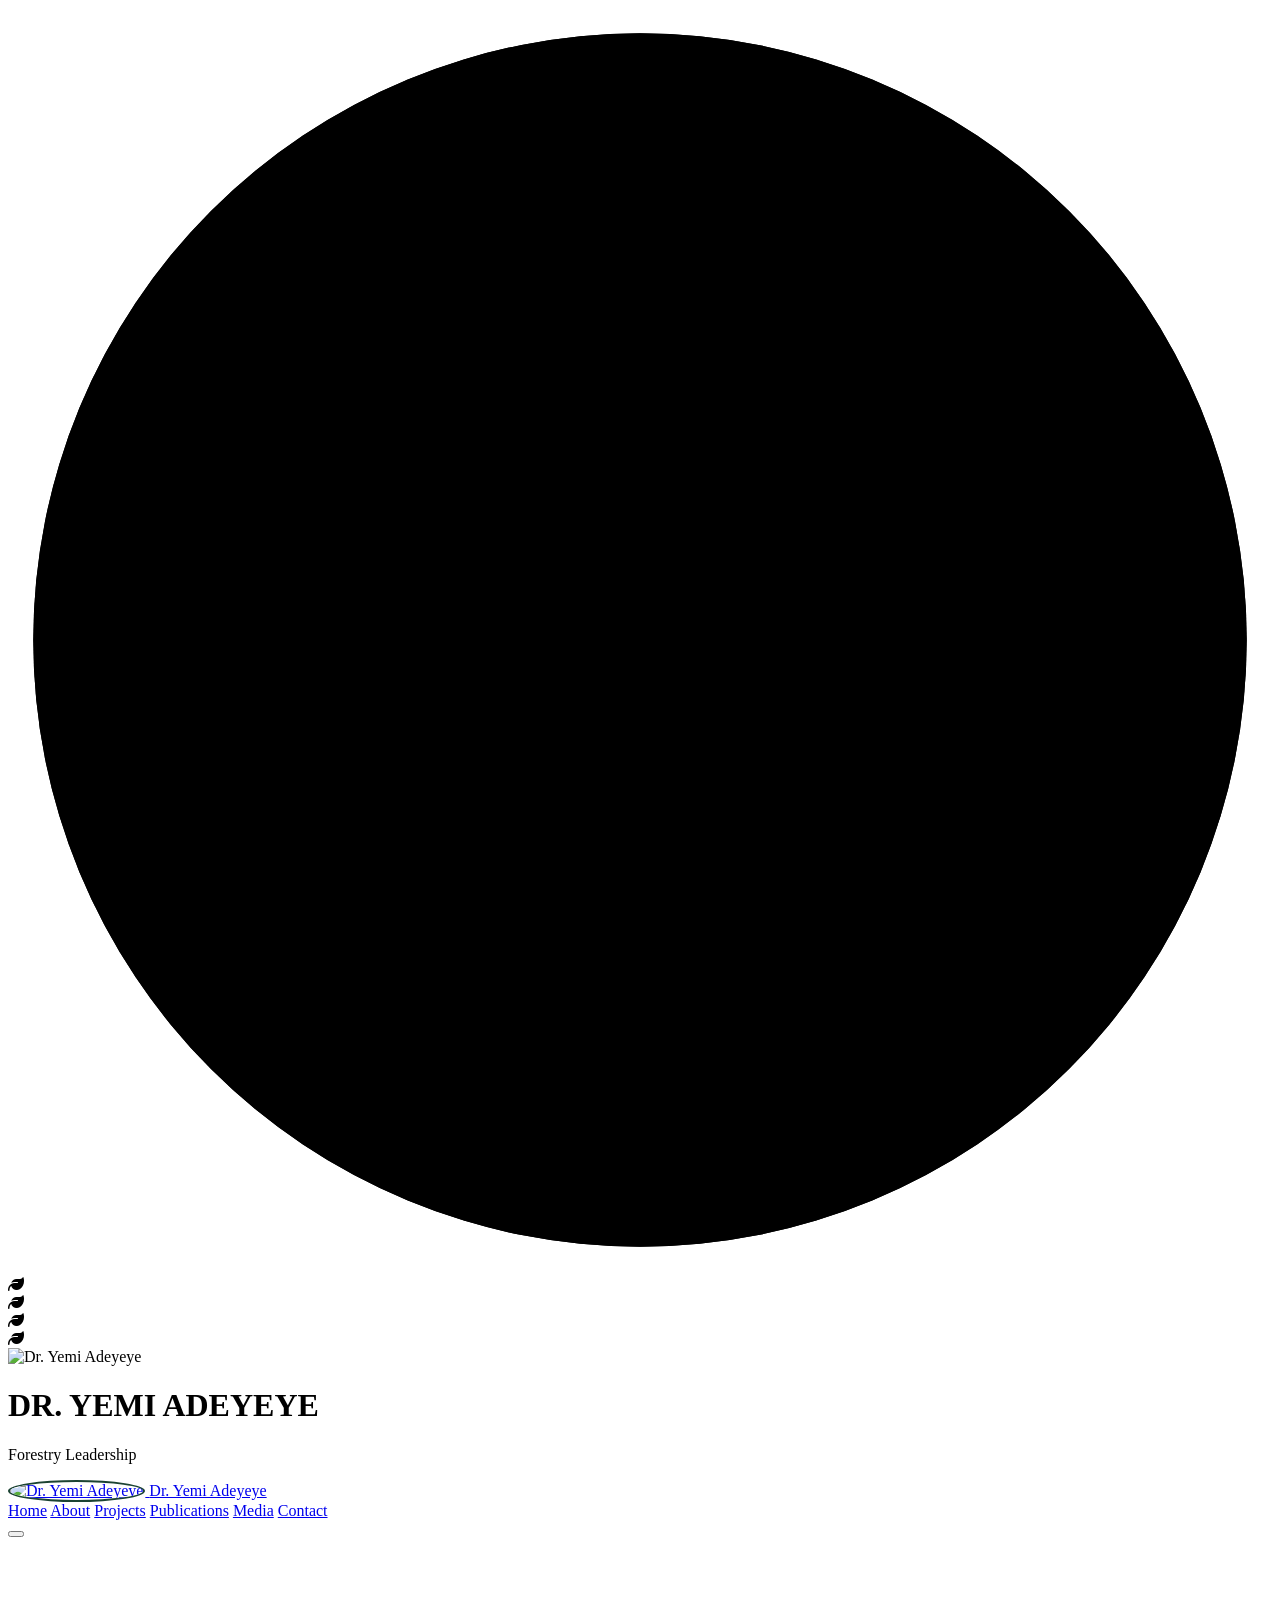
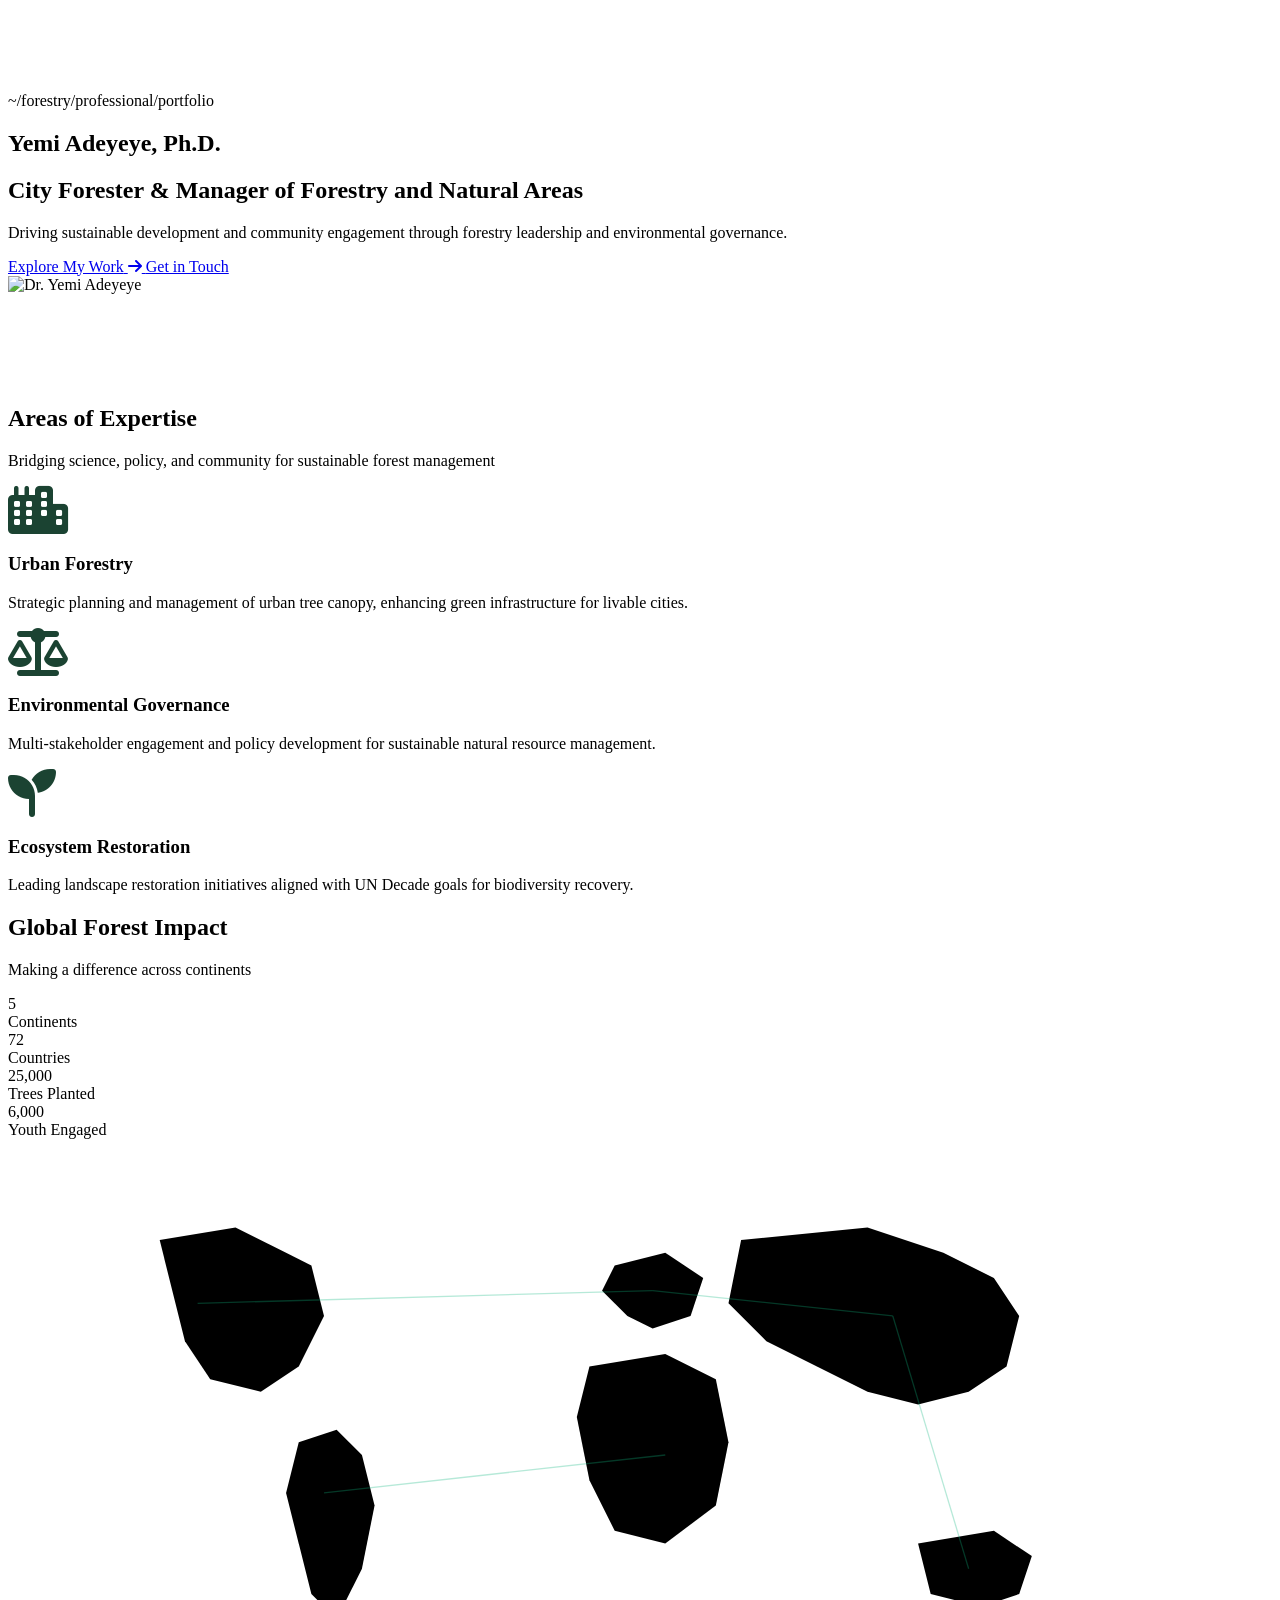
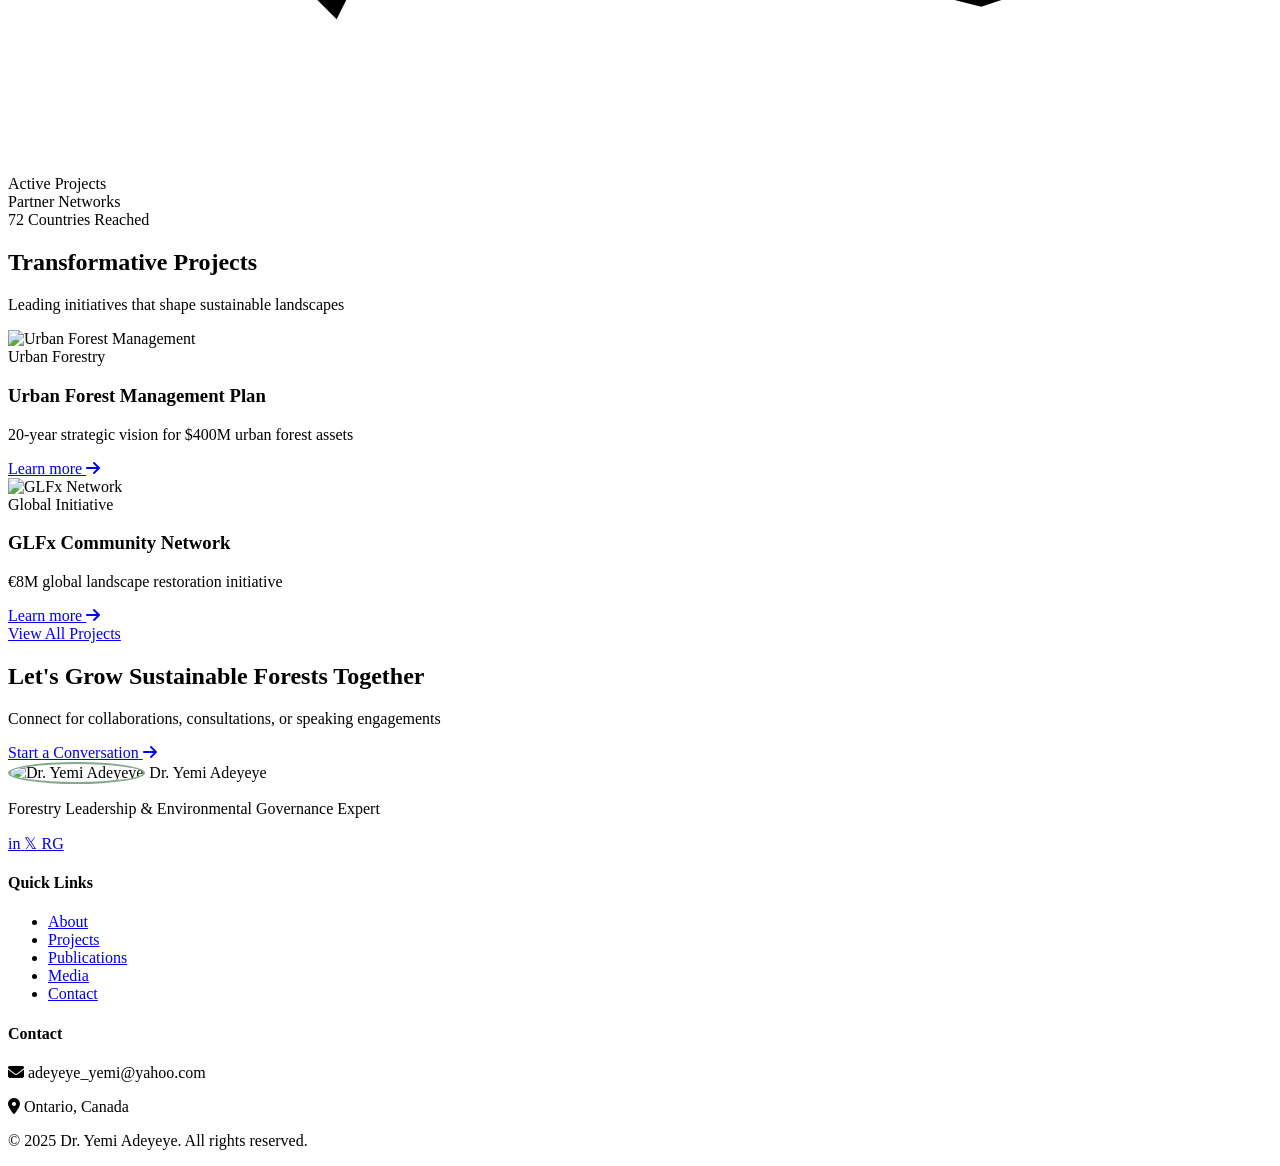
==== OneDrive/Desktop/yemi-adeyeye-forestry/index.html @ 5438c3ac "Add YouTube videos to media page and enable forest audio on all pages - Added 8 YouTube video cards " ====
<!DOCTYPE html>
<html lang="en">
<head>
    <meta charset="UTF-8">
    <meta name="viewport" content="width=device-width, initial-scale=1.0">
    <title>Dr. Yemi Adeyeye | Forestry Leadership & Environmental Governance</title>
    
    <!-- SEO Meta Tags -->
    <meta name="description" content="Dr. Yemi Adeyeye - Global forestry expert specializing in urban forestry, environmental governance, and ecosystem restoration across five continents.">
    <meta name="keywords" content="Yemi Adeyeye, forestry expert, environmental governance, urban forestry, ecosystem restoration">
    
    <!-- Open Graph -->
    <meta property="og:title" content="Dr. Yemi Adeyeye | Forestry Leadership">
    <meta property="og:description" content="Global forestry expert specializing in urban forestry and environmental governance.">
    <meta property="og:image" content="/assets/images/og-image.jpg">
    <meta property="og:url" content="https://yemiadeyeye.com">
    
    <!-- Favicon -->
    <link rel="icon" href="/favicon.ico">
    <link rel="apple-touch-icon" href="/assets/images/apple-touch-icon.png">
    
    <!-- Fonts -->
    <link rel="preconnect" href="https://fonts.googleapis.com">
    <link rel="preconnect" href="https://fonts.gstatic.com" crossorigin>
    <link href="https://fonts.googleapis.com/css2?family=Playfair+Display:wght@400;500;600;700&family=Inter:wght@300;400;500;600&display=swap" rel="stylesheet">
    
    <!-- Stylesheets -->
    <link rel="stylesheet" href="assets/css/main.css">
    <link rel="stylesheet" href="assets/css/animations.css">
    <link rel="stylesheet" href="assets/css/components/navigation.css">
    <link rel="stylesheet" href="assets/css/components/buttons.css">
    <link rel="stylesheet" href="assets/css/components/cards.css">
    <link rel="stylesheet" href="assets/css/responsive.css">
    <link rel="stylesheet" href="assets/css/layout-improvements.css">
    <link rel="stylesheet" href="assets/css/professional-reorganization.css">
    <link rel="stylesheet" href="assets/css/impact-animations.css">
    <link rel="stylesheet" href="assets/css/forest-audio.css">

    <!-- Font Awesome -->
    <link rel="stylesheet" href="https://cdnjs.cloudflare.com/ajax/libs/font-awesome/6.5.1/css/all.min.css" integrity="sha512-DTOQO9RWCH3ppGqcWaEA1BIZOC6xxalwEsw9c2QQeAIftl+Vegovlnee1c9QX4TctnWMn13TZye+giMm8e2LwA==" crossorigin="anonymous" referrerpolicy="no-referrer" />
</head>
<body>
    <!-- PREMIUM Loading Indicator -->
    <div id="loader" class="loader">
        <div class="loader-particles">
            <div class="particle"></div>
            <div class="particle"></div>
            <div class="particle"></div>
            <div class="particle"></div>
            <div class="particle"></div>
            <div class="particle"></div>
            <div class="particle"></div>
            <div class="particle"></div>
        </div>
        <div class="loader-content">
            <div class="loader-forest-scene">
                <div class="loader-glow"></div>
                <div class="loader-ring">
                    <svg viewBox="0 0 250 250">
                        <circle class="ring-bg" cx="125" cy="125" r="120"></circle>
                        <circle class="ring-progress" cx="125" cy="125" r="120"></circle>
                    </svg>
                </div>
                <div class="loader-orbit">
                    <div class="loader-leaf"><i class="fas fa-leaf"></i></div>
                    <div class="loader-leaf"><i class="fas fa-leaf"></i></div>
                    <div class="loader-leaf"><i class="fas fa-leaf"></i></div>
                    <div class="loader-leaf"><i class="fas fa-leaf"></i></div>
                </div>
                <div class="loader-main-icon">
                    <img src="assets/images/profile/dr-adeyeye-mountain.jpg" alt="Dr. Yemi Adeyeye">
                </div>
            </div>
            <h1 class="loader-brand">DR. YEMI ADEYEYE</h1>
            <p class="loader-tagline">Forestry Leadership</p>
        </div>
    </div>

    <!-- Navigation -->
    <nav class="main-nav" id="mainNav">
        <div class="container">
            <a href="index.html" class="nav-logo">
                <img src="assets/images/profile/dr-adeyeye-mountain.jpg" alt="Dr. Yemi Adeyeye" style="width: 45px; height: 45px; border-radius: 50%; object-fit: cover; border: 2px solid #1B4332;">
                <span class="logo-text">Dr. Yemi Adeyeye</span>
            </a>
            
            <div class="nav-menu" id="navMenu">
                <a href="index.html" class="nav-link active">Home</a>
                <a href="about.html" class="nav-link">About</a>
                <a href="projects.html" class="nav-link">Projects</a>
                <a href="publications.html" class="nav-link">Publications</a>
                <a href="media.html" class="nav-link">Media</a>
                <a href="contact.html" class="nav-link">Contact</a>
            </div>
            
            <button class="nav-toggle" id="navToggle" aria-label="Toggle Navigation">
                <span class="hamburger-line"></span>
                <span class="hamburger-line"></span>
                <span class="hamburger-line"></span>
            </button>
        </div>
    </nav>

    <!-- Hero Section -->
    <!-- Hero Section with Video Background and Profile Image -->
<section class="hero-section" id="hero">
    <!-- Video Background -->
    <div class="hero-video-container">
        <video autoplay muted loop playsinline class="hero-video" id="heroVideo">
            <source src="assets/videos/forest-hero.mp4" type="video/mp4">
            <source src="assets/videos/forest-hero.webm" type="video/webm">
        </video>
        <div class="video-overlay"></div>
    </div>
    
    <!-- Animated Forestry Elements -->
    <div class="forest-elements">
        <div class="animated-leaf leaf-1"></div>
        <div class="animated-leaf leaf-2"></div>
        <div class="animated-leaf leaf-3"></div>
        <div class="animated-leaf leaf-4"></div>
        <div class="animated-leaf leaf-5"></div>
        <div class="animated-bird"></div>
        <div class="forest-particles"></div>
    </div>
    
    <div class="container">
        <div class="hero-content">
            <div class="hero-text">
                <div class="path-indicator">~/forestry/professional/portfolio</div>
                
                <h1 class="hero-title">
                    Yemi Adeyeye, Ph.D.
                </h1>
                
                <h2 class="hero-subtitle">
                    City Forester & Manager of Forestry and Natural Areas
                </h2>
                
                <p class="hero-description">
                    Driving sustainable development and community engagement through forestry leadership and environmental governance.
                </p>
                
                <div class="hero-cta">
                    <a href="#expertise" class="btn btn-primary">
                        <span>Explore My Work</span>
                        <i class="fas fa-arrow-right"></i>
                    </a>
                    <a href="/contact.html" class="btn btn-outline">
                        <span>Get in Touch</span>
                    </a>
                </div>
            </div>
            
            <!-- Profile Image -->
            <div class="hero-profile">
                <div class="profile-image-container">
                    <img src="assets/images/profile/dr-adeyeye-mountain.jpg" alt="Dr. Yemi Adeyeye" class="profile-image">
                    <div class="profile-accent"></div>
                </div>
            </div>
        </div>
    </div>
    
    <!-- Animated Wave Separator -->
    <div class="wave-separator">
        <svg viewBox="0 0 1440 100" preserveAspectRatio="none">
            <path d="M0,0 C240,95 480,100 720,80 C960,60 1200,40 1440,80 L1440,100 L0,100 Z" fill="#ffffff"></path>
        </svg>
    </div>
</section>

    <!-- Expertise Section -->
    <section class="expertise-section" id="expertise">
        <div class="container">
            <div class="section-header">
                <h2 class="section-title">Areas of Expertise</h2>
                <p class="section-subtitle">Bridging science, policy, and community for sustainable forest management</p>
            </div>
            
            <div class="card-grid">
                <div class="expertise-card" data-aos="fade-up">
                    <div class="card-icon">
                        <i class="fas fa-city" style="font-size: 48px; color: #1B4332;"></i>
                    </div>
                    <h3>Urban Forestry</h3>
                    <p>Strategic planning and management of urban tree canopy, enhancing green infrastructure for livable cities.</p>
                </div>

                <div class="expertise-card" data-aos="fade-up">
                    <div class="card-icon">
                        <i class="fas fa-balance-scale" style="font-size: 48px; color: #1B4332;"></i>
                    </div>
                    <h3>Environmental Governance</h3>
                    <p>Multi-stakeholder engagement and policy development for sustainable natural resource management.</p>
                </div>

                <div class="expertise-card" data-aos="fade-up">
                    <div class="card-icon">
                        <i class="fas fa-seedling" style="font-size: 48px; color: #1B4332;"></i>
                    </div>
                    <h3>Ecosystem Restoration</h3>
                    <p>Leading landscape restoration initiatives aligned with UN Decade goals for biodiversity recovery.</p>
                </div>
            </div>
        </div>
    </section>

    <!-- Global Impact Section -->
    <section class="impact-section global-impact-section">
        <div class="container">
            <div class="section-header">
                <h2 class="section-title">Global Forest Impact</h2>
                <p class="section-subtitle">Making a difference across continents</p>
            </div>
            
            <div class="stats-container">
                <div class="stat-item">
                    <div class="stat-number" data-count="5">5</div>
                    <div class="stat-label">Continents</div>
                </div>
                <div class="stat-item">
                    <div class="stat-number" data-count="72">72</div>
                    <div class="stat-label">Countries</div>
                </div>
                <div class="stat-item">
                    <div class="stat-number" data-count="25000">25,000</div>
                    <div class="stat-label">Trees Planted</div>
                </div>
                <div class="stat-item">
                    <div class="stat-number" data-count="6000">6,000</div>
                    <div class="stat-label">Youth Engaged</div>
                </div>
            </div>
            
            <div class="world-map">
                <div class="map-container">
                    <svg id="world-map-svg" viewBox="0 0 1000 500" xmlns="http://www.w3.org/2000/svg">
                        <!-- Simplified world map with continents -->
                        <!-- North America -->
                        <path class="country-path active" d="M120,80 L180,70 L220,90 L240,100 L250,140 L230,180 L200,200 L160,190 L140,160 L130,120 Z" />

                        <!-- South America -->
                        <path class="country-path active" d="M230,240 L260,230 L280,250 L290,290 L280,340 L260,380 L240,360 L230,320 L220,280 Z" />

                        <!-- Europe -->
                        <path class="country-path active" d="M480,100 L520,90 L550,110 L540,140 L510,150 L490,140 L470,120 Z" />

                        <!-- Africa -->
                        <path class="country-path active" d="M460,180 L520,170 L560,190 L570,240 L560,290 L520,320 L480,310 L460,270 L450,220 Z" />

                        <!-- Asia -->
                        <path class="country-path active" d="M580,80 L680,70 L740,90 L780,110 L800,140 L790,180 L760,200 L720,210 L680,200 L640,180 L600,160 L570,130 Z" />

                        <!-- Australia -->
                        <path class="country-path active" d="M720,320 L780,310 L810,330 L800,360 L770,370 L730,360 Z" />

                        <!-- Additional regions for visual completeness -->
                        <circle class="country-path active" cx="150" cy="130" r="8" />
                        <circle class="country-path active" cx="250" cy="280" r="8" />
                        <circle class="country-path active" cx="510" cy="120" r="8" />
                        <circle class="country-path active" cx="520" cy="250" r="8" />
                        <circle class="country-path active" cx="700" cy="140" r="8" />
                        <circle class="country-path active" cx="760" cy="340" r="8" />

                        <!-- Connection lines showing global network -->
                        <line x1="150" y1="130" x2="510" y2="120" stroke="#10b981" stroke-width="1" opacity="0.3" />
                        <line x1="510" y1="120" x2="700" y2="140" stroke="#10b981" stroke-width="1" opacity="0.3" />
                        <line x1="250" y1="280" x2="520" y2="250" stroke="#10b981" stroke-width="1" opacity="0.3" />
                        <line x1="700" y1="140" x2="760" y2="340" stroke="#10b981" stroke-width="1" opacity="0.3" />
                    </svg>
                </div>
                <div class="map-legend">
                    <div class="legend-item">
                        <div class="legend-color" style="background: #34d399;"></div>
                        <span>Active Projects</span>
                    </div>
                    <div class="legend-item">
                        <div class="legend-color" style="background: #10b981;"></div>
                        <span>Partner Networks</span>
                    </div>
                    <div class="legend-item">
                        <div class="legend-color" style="background: #064e3b;"></div>
                        <span>72 Countries Reached</span>
                    </div>
                </div>
            </div>
        </div>
    </section>

    <!-- Featured Projects Preview -->
    <section class="projects-preview">
        <div class="container">
            <div class="section-header">
                <h2 class="section-title">Transformative Projects</h2>
                <p class="section-subtitle">Leading initiatives that shape sustainable landscapes</p>
            </div>
            
            <div class="project-cards">
                <div class="project-card">
                    <div class="project-image">
                        <img src="assets/images/projects/Project1.png" alt="Urban Forest Management">
                        <div class="project-category">Urban Forestry</div>
                    </div>
                    <div class="project-content">
                        <h3>Urban Forest Management Plan</h3>
                        <p>20-year strategic vision for $400M urban forest assets</p>
                        <a href="https://letstalk.citywindsor.ca/ufmp" target="_blank" rel="noopener noreferrer" class="read-more">
                            Learn more <i class="fas fa-arrow-right"></i>
                        </a>
                    </div>
                </div>

                <div class="project-card">
                    <div class="project-image">
                        <img src="assets/images/projects/GLFX.png" alt="GLFx Network">
                        <div class="project-category">Global Initiative</div>
                    </div>
                    <div class="project-content">
                        <h3>GLFx Community Network</h3>
                        <p>€8M global landscape restoration initiative</p>
                        <a href="https://glfx.globallandscapesforum.org/about" target="_blank" rel="noopener noreferrer" class="read-more">
                            Learn more <i class="fas fa-arrow-right"></i>
                        </a>
                    </div>
                </div>
            </div>
            
            <div class="cta-button">
                <a href="projects.html" class="btn btn-secondary">View All Projects</a>
            </div>
        </div>
    </section>

    <!-- Call to Action -->
    <section class="cta-section">
        <div class="container">
            <div class="cta-content">
                <h2>Let's Grow Sustainable Forests Together</h2>
                <p>Connect for collaborations, consultations, or speaking engagements</p>
                <a href="contact.html" class="btn btn-primary btn-large">
                    <span>Start a Conversation</span>
                    <i class="fas fa-arrow-right"></i>
                </a>
            </div>
        </div>
    </section>

    <!-- Footer -->
    <footer class="main-footer">
        <div class="container">
            <div class="footer-grid">
                <div class="footer-about">
                    <div class="footer-logo">
                        <img src="assets/images/profile/dr-adeyeye-mountain.jpg" alt="Dr. Yemi Adeyeye" style="width: 45px; height: 45px; border-radius: 50%; object-fit: cover; border: 2px solid #84A98C;">
                        <span>Dr. Yemi Adeyeye</span>
                    </div>
                    <p>Forestry Leadership & Environmental Governance Expert</p>
                    <div class="footer-social">
                        <a href="https://linkedin.com/in/yemiadeyeye" target="_blank" rel="noopener noreferrer" aria-label="LinkedIn" title="Connect on LinkedIn" class="social-icon-link">
                            <span class="icon-linkedin">in</span>
                        </a>
                        <a href="https://twitter.com/yemi_adeyeye" target="_blank" rel="noopener noreferrer" aria-label="Twitter" title="Follow on Twitter" class="social-icon-link">
                            <span class="icon-twitter">𝕏</span>
                        </a>
                        <a href="https://www.researchgate.net/profile/Yemi-Adeyeye" target="_blank" rel="noopener noreferrer" aria-label="ResearchGate" title="View ResearchGate Profile" class="social-icon-link">
                            <span class="icon-researchgate">RG</span>
                        </a>
                    </div>
                </div>
                
                <div class="footer-links">
                    <h4>Quick Links</h4>
                    <ul>
                        <li><a href="about.html">About</a></li>
                        <li><a href="projects.html">Projects</a></li>
                        <li><a href="publications.html">Publications</a></li>
                        <li><a href="media.html">Media</a></li>
                        <li><a href="contact.html">Contact</a></li>
                    </ul>
                </div>
                
                <div class="footer-contact">
                    <h4>Contact</h4>
                    <p><i class="fas fa-envelope"></i> adeyeye_yemi@yahoo.com</p>
                    <p><i class="fas fa-map-marker-alt"></i> Ontario, Canada</p>
                </div>
            </div>
            
            <div class="footer-bottom">
                <p>&copy; 2025 Dr. Yemi Adeyeye. All rights reserved.</p>
            </div>
        </div>
    </footer>

    <!-- Scripts -->
    <script src="assets/js/main.js"></script>
    <script src="assets/js/navigation.js"></script>
    <script src="assets/js/impact-animations.js"></script>
    <script src="assets/js/forest-audio.js"></script>
    <script src="https://cdnjs.cloudflare.com/ajax/libs/aos/2.3.4/aos.js"></script>
    <script>
        AOS.init({
            duration: 800,
            once: true,
            offset: 50
        });
    </script>
</body>
</html>
---- OneDrive/Desktop/yemi-adeyeye-forestry/assets/css/forest-audio.css ----
/* Forest Audio Player Styles */

.forest-audio-control {
    position: fixed;
    bottom: 30px;
    right: 30px;
    z-index: 900;
    display: flex;
    flex-direction: column;
    gap: 10px;
    animation: slideInFromRight 0.5s ease-out;
}

@keyframes slideInFromRight {
    from {
        opacity: 0;
        transform: translateX(100px);
    }
    to {
        opacity: 1;
        transform: translateX(0);
    }
}

/* Audio Toggle Button */
.audio-toggle-btn {
    display: flex;
    align-items: center;
    gap: 10px;
    padding: 12px 20px;
    background: linear-gradient(135deg, #1B4332 0%, #2D6A4F 100%);
    color: white;
    border: none;
    border-radius: 50px;
    cursor: pointer;
    font-size: 14px;
    font-weight: 600;
    box-shadow: 0 4px 15px rgba(27, 67, 50, 0.3);
    transition: all 0.3s ease;
    backdrop-filter: blur(10px);
    border: 2px solid rgba(183, 228, 199, 0.2);
}

.audio-toggle-btn:hover {
    transform: translateY(-2px);
    box-shadow: 0 6px 20px rgba(27, 67, 50, 0.4);
    background: linear-gradient(135deg, #2D6A4F 0%, #1B4332 100%);
}

.audio-toggle-btn:active {
    transform: translateY(0);
}

.audio-toggle-btn.playing {
    background: linear-gradient(135deg, #52B788 0%, #40916C 100%);
    animation: pulse-glow 2s ease-in-out infinite;
}

@keyframes pulse-glow {
    0%, 100% {
        box-shadow: 0 4px 15px rgba(82, 183, 136, 0.4);
    }
    50% {
        box-shadow: 0 4px 25px rgba(82, 183, 136, 0.6);
    }
}

.audio-icon {
    font-size: 20px;
    display: inline-block;
    animation: none;
}

.audio-toggle-btn.playing .audio-icon {
    animation: sound-wave 1.5s ease-in-out infinite;
}

@keyframes sound-wave {
    0%, 100% {
        transform: scale(1);
    }
    50% {
        transform: scale(1.1);
    }
}

.audio-text {
    font-family: 'Inter', sans-serif;
    letter-spacing: 0.5px;
}

/* Volume Control */
.volume-control {
    display: flex;
    align-items: center;
    gap: 10px;
    padding: 10px 15px;
    background: rgba(27, 67, 50, 0.95);
    border-radius: 50px;
    backdrop-filter: blur(10px);
    border: 2px solid rgba(183, 228, 199, 0.2);
    opacity: 0;
    transform: translateY(-10px);
    transition: all 0.3s ease;
    pointer-events: none;
}

.forest-audio-control:hover .volume-control {
    opacity: 1;
    transform: translateY(0);
    pointer-events: all;
}

.volume-icon {
    font-size: 16px;
}

/* Volume Slider */
.volume-slider {
    -webkit-appearance: none;
    appearance: none;
    width: 100px;
    height: 6px;
    border-radius: 5px;
    background: rgba(255, 255, 255, 0.2);
    outline: none;
    transition: background 0.3s ease;
}

.volume-slider:hover {
    background: rgba(255, 255, 255, 0.3);
}

.volume-slider::-webkit-slider-thumb {
    -webkit-appearance: none;
    appearance: none;
    width: 16px;
    height: 16px;
    border-radius: 50%;
    background: #B7E4C7;
    cursor: pointer;
    transition: all 0.3s ease;
    box-shadow: 0 2px 8px rgba(0, 0, 0, 0.2);
}

.volume-slider::-webkit-slider-thumb:hover {
    background: #52B788;
    transform: scale(1.2);
    box-shadow: 0 3px 12px rgba(82, 183, 136, 0.4);
}

.volume-slider::-moz-range-thumb {
    width: 16px;
    height: 16px;
    border-radius: 50%;
    background: #B7E4C7;
    cursor: pointer;
    border: none;
    transition: all 0.3s ease;
    box-shadow: 0 2px 8px rgba(0, 0, 0, 0.2);
}

.volume-slider::-moz-range-thumb:hover {
    background: #52B788;
    transform: scale(1.2);
    box-shadow: 0 3px 12px rgba(82, 183, 136, 0.4);
}

/* Mobile Responsive */
@media (max-width: 768px) {
    .forest-audio-control {
        bottom: 90px;
        right: 20px;
    }

    .audio-toggle-btn {
        padding: 10px 16px;
        font-size: 13px;
    }

    .audio-icon {
        font-size: 18px;
    }

    .audio-text {
        display: none;
    }

    .audio-toggle-btn {
        border-radius: 50%;
        width: 50px;
        height: 50px;
        padding: 0;
        justify-content: center;
    }

    .volume-control {
        position: absolute;
        bottom: 60px;
        right: 0;
        flex-direction: column;
        padding: 15px 10px;
    }

    .volume-slider {
        width: 80px;
        transform: rotate(-90deg);
    }

    .volume-icon {
        font-size: 14px;
    }
}

/* Accessibility */
.audio-toggle-btn:focus {
    outline: 2px solid #B7E4C7;
    outline-offset: 2px;
}

.volume-slider:focus {
    outline: 2px solid #B7E4C7;
    outline-offset: 2px;
}

/* Alternative compact style */
.forest-audio-control.compact {
    bottom: 80px;
    right: 20px;
}

.forest-audio-control.compact .audio-toggle-btn {
    border-radius: 50%;
    width: 50px;
    height: 50px;
    padding: 0;
    justify-content: center;
}

.forest-audio-control.compact .audio-text {
    display: none;
}

/* Tooltip for mobile */
.audio-toggle-btn::after {
    content: attr(aria-label);
    position: absolute;
    bottom: calc(100% + 10px);
    right: 0;
    background: rgba(27, 67, 50, 0.95);
    color: white;
    padding: 8px 12px;
    border-radius: 8px;
    font-size: 12px;
    white-space: nowrap;
    opacity: 0;
    pointer-events: none;
    transition: opacity 0.3s ease;
}

.audio-toggle-btn:hover::after {
    opacity: 0;
}

@media (max-width: 768px) {
    .audio-toggle-btn::after {
        display: none;
    }
}
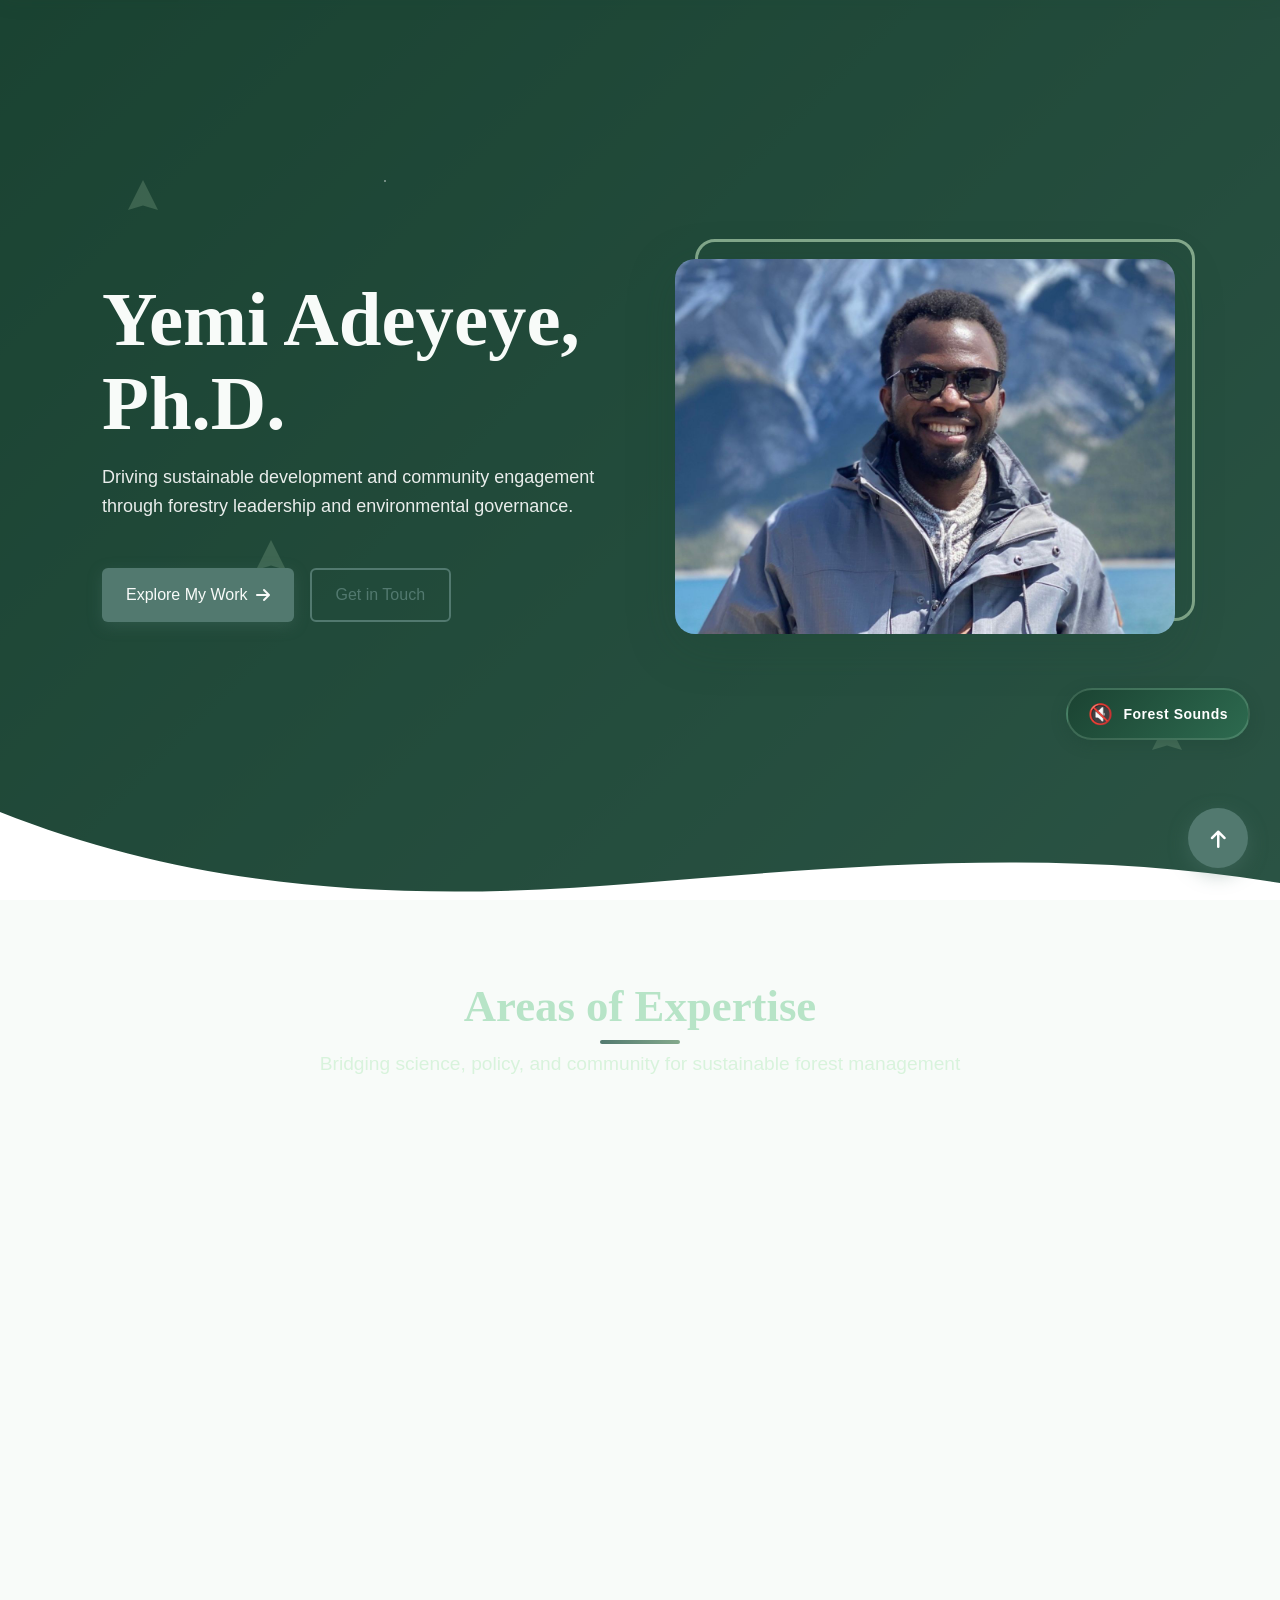
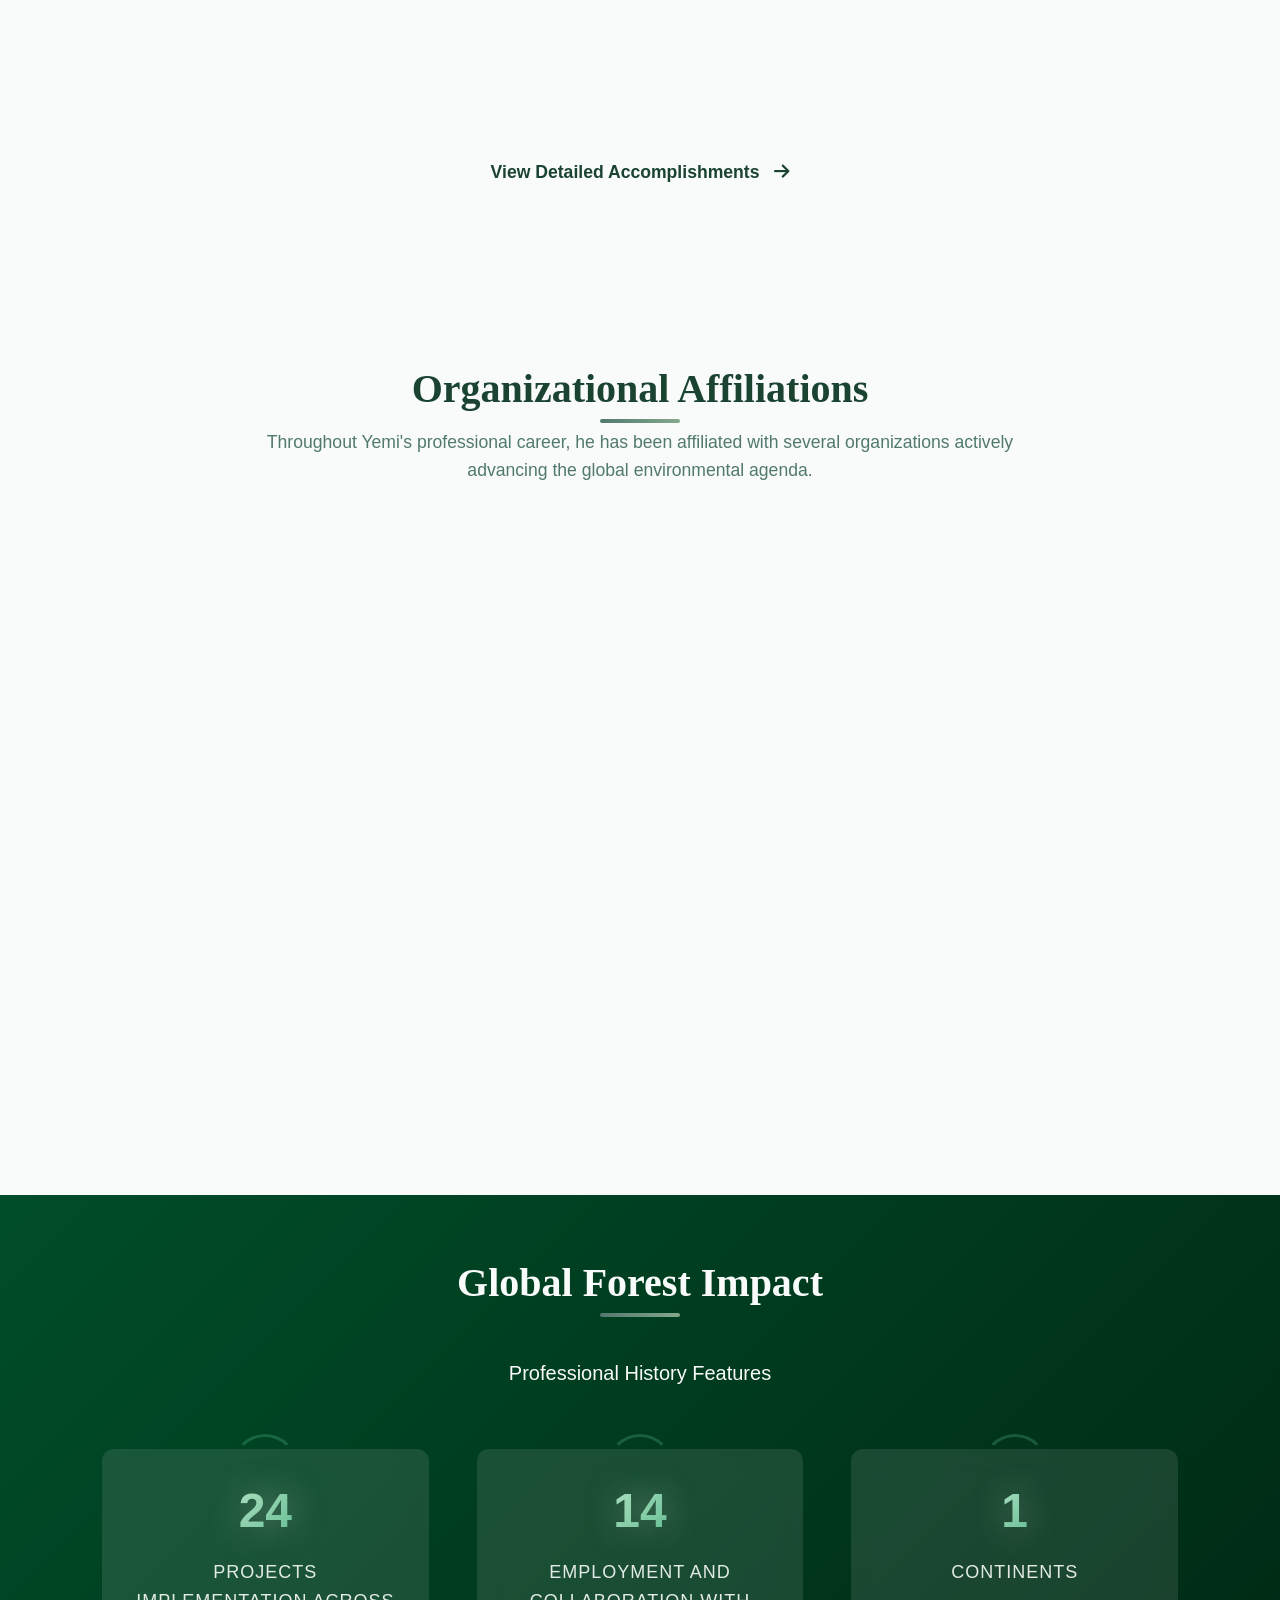
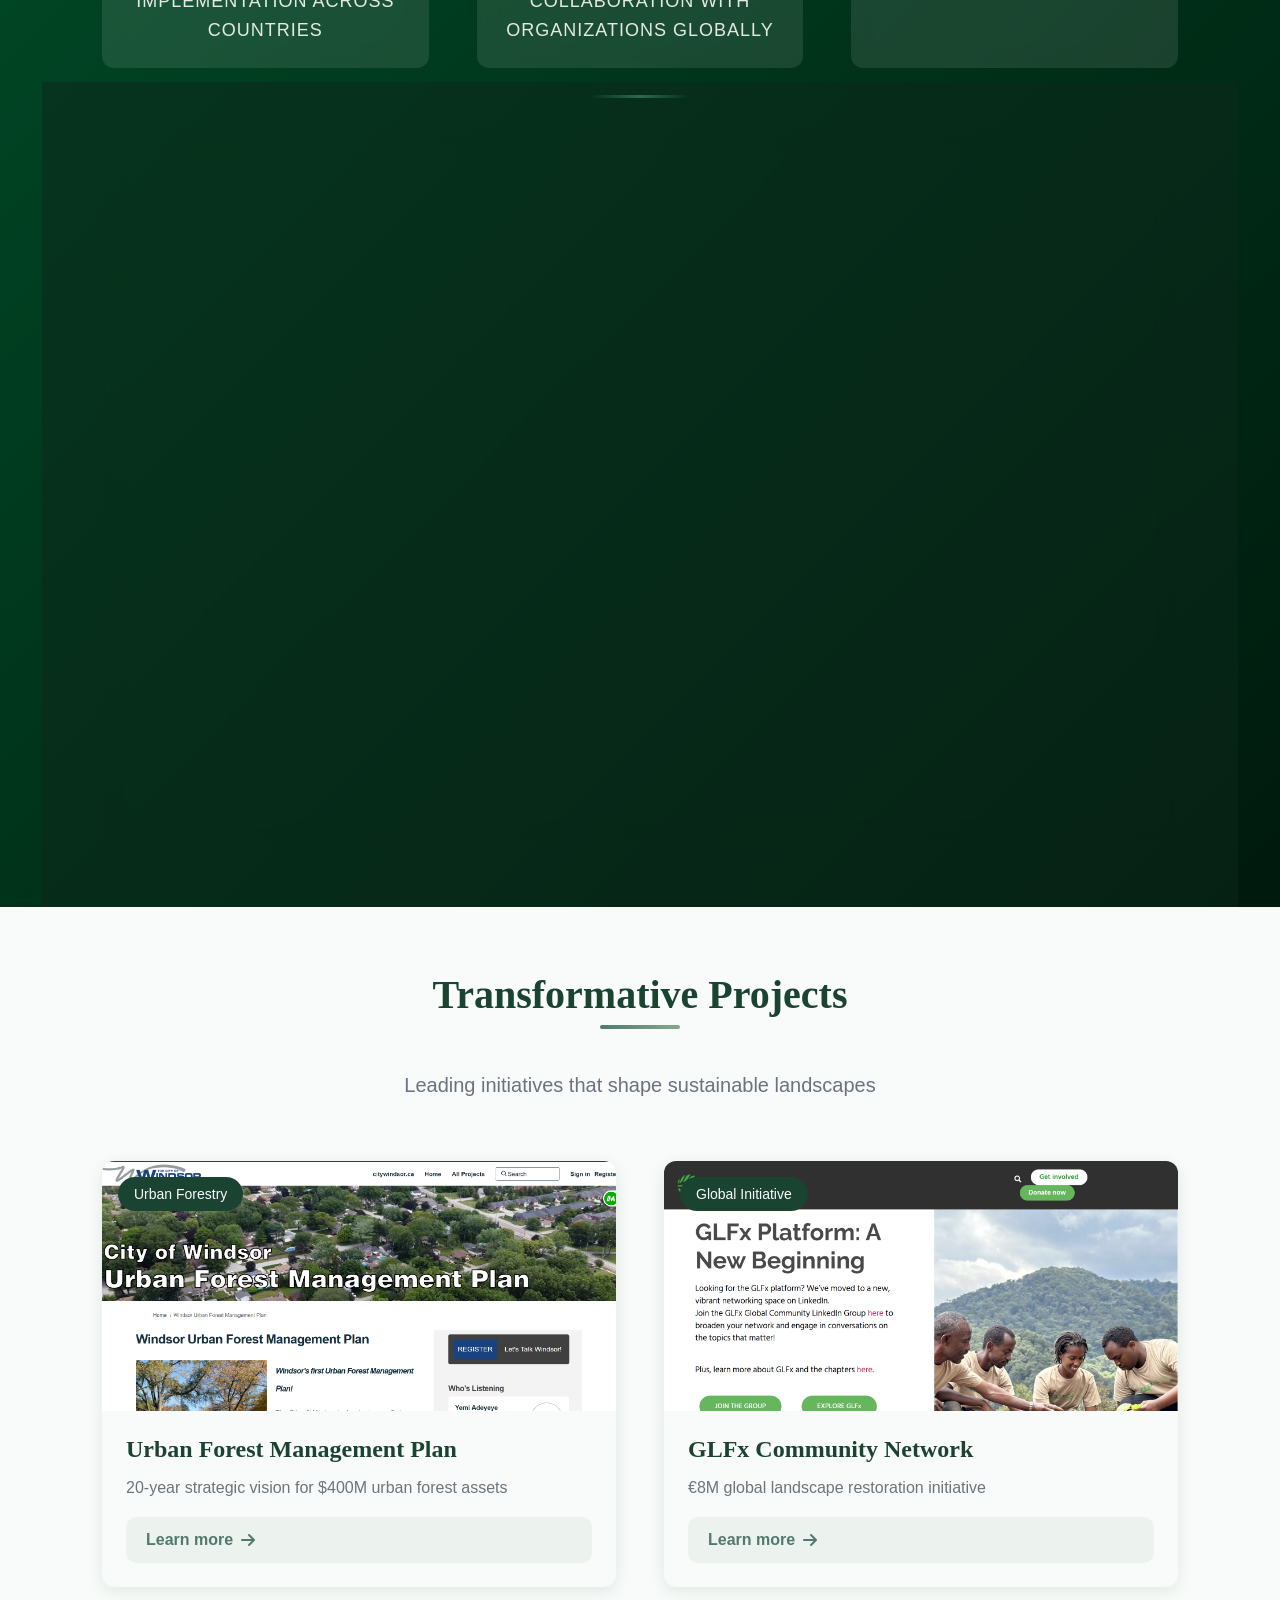
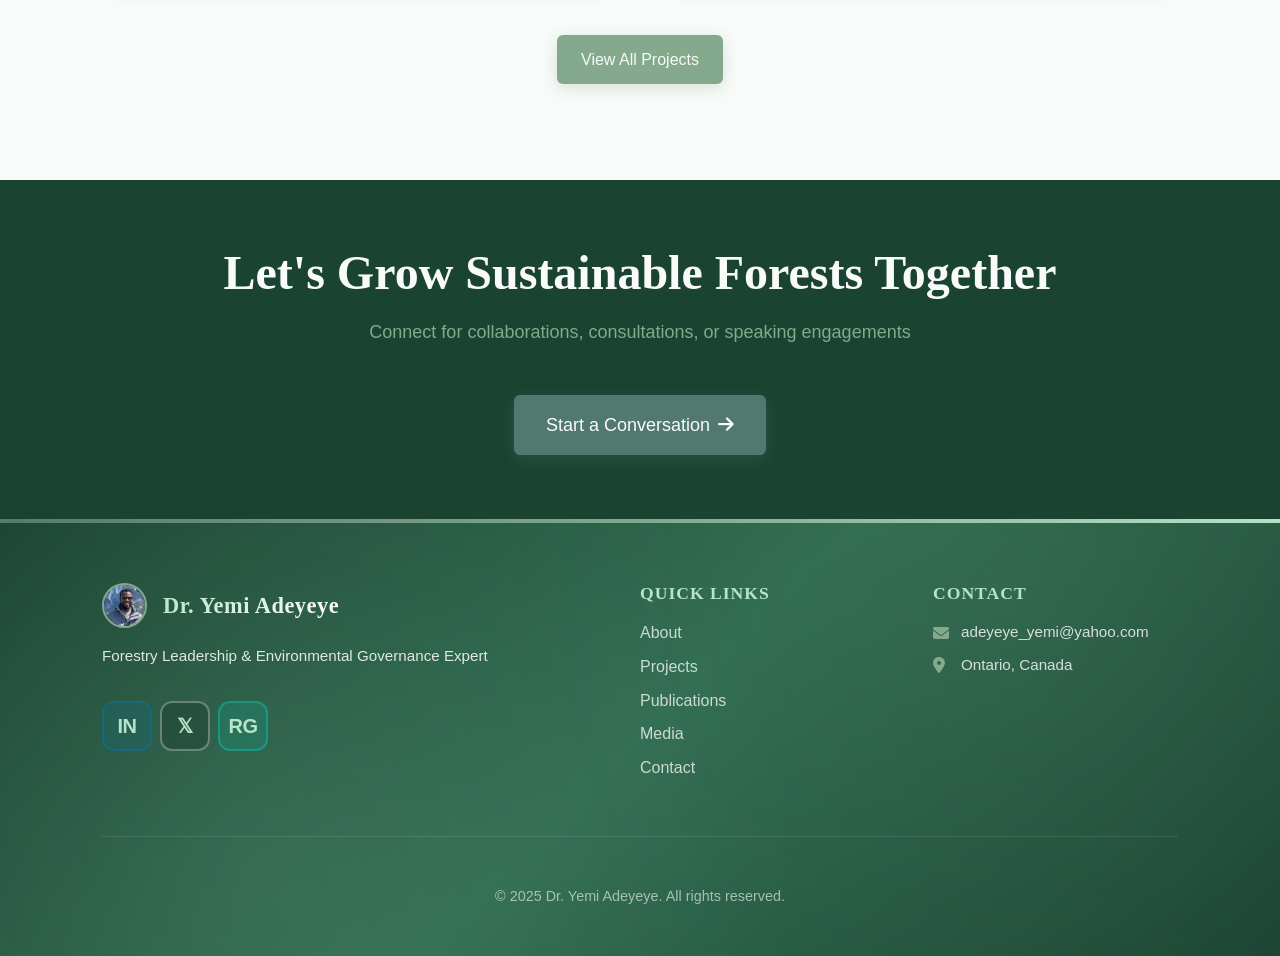
==== commit c60db2f3: "Add complete forestry portfolio website with enhancements - Professional loader animation (5-second " ====
--- a/OneDrive/Desktop/yemi-adeyeye-forestry/index.html
+++ b/OneDrive/Desktop/yemi-adeyeye-forestry/index.html
@@ -7,39 +7,145 @@
     
     <!-- SEO Meta Tags -->
     <meta name="description" content="Dr. Yemi Adeyeye - Global forestry expert specializing in urban forestry, environmental governance, and ecosystem restoration across five continents.">
-    <meta name="keywords" content="Yemi Adeyeye, forestry expert, environmental governance, urban forestry, ecosystem restoration">
-    
-    <!-- Open Graph -->
-    <meta property="og:title" content="Dr. Yemi Adeyeye | Forestry Leadership">
-    <meta property="og:description" content="Global forestry expert specializing in urban forestry and environmental governance.">
-    <meta property="og:image" content="/assets/images/og-image.jpg">
+    <meta name="keywords" content="Yemi Adeyeye, forestry expert, environmental governance, urban forestry, ecosystem restoration, YPARD Director, environmental leadership">
+    <meta name="author" content="Dr. Yemi Adeyeye">
+    <meta name="robots" content="index, follow">
+    <link rel="canonical" href="https://yemiadeyeye.com">
+
+    <!-- Security Headers -->
+    <meta http-equiv="X-Content-Type-Options" content="nosniff">
+    <meta http-equiv="X-Frame-Options" content="SAMEORIGIN">
+    <meta http-equiv="X-XSS-Protection" content="1; mode=block">
+    <meta http-equiv="Referrer-Policy" content="strict-origin-when-cross-origin">
+    <meta http-equiv="Permissions-Policy" content="geolocation=(), microphone=(), camera=()">
+
+    <!-- Content Security Policy -->
+    <meta http-equiv="Content-Security-Policy" content="default-src 'self'; script-src 'self' 'unsafe-inline' https://cdnjs.cloudflare.com https://cdn.jsdelivr.net https://unpkg.com; style-src 'self' 'unsafe-inline' https://fonts.googleapis.com https://cdnjs.cloudflare.com https://unpkg.com; font-src 'self' https://fonts.gstatic.com https://cdnjs.cloudflare.com; img-src 'self' data: https: http:; connect-src 'self' https://*.tile.openstreetmap.org; frame-ancestors 'self'; base-uri 'self'; form-action 'self';">
+
+    <!-- Open Graph / Facebook -->
+    <meta property="og:type" content="profile">
+    <meta property="og:title" content="Dr. Yemi Adeyeye | Forestry Leadership & Environmental Governance">
+    <meta property="og:description" content="Global forestry expert specializing in urban forestry, environmental governance, and ecosystem restoration across five continents.">
+    <meta property="og:image" content="https://yemiadeyeye.com/assets/images/profile/dr-adeyeye-mountain.jpg">
+    <meta property="og:image:width" content="1200">
+    <meta property="og:image:height" content="630">
+    <meta property="og:image:alt" content="Dr. Yemi Adeyeye - Forestry and Environmental Governance Expert">
     <meta property="og:url" content="https://yemiadeyeye.com">
-    
+    <meta property="og:site_name" content="Dr. Yemi Adeyeye">
+    <meta property="profile:first_name" content="Yemi">
+    <meta property="profile:last_name" content="Adeyeye">
+
+    <!-- Twitter Card -->
+    <meta name="twitter:card" content="summary_large_image">
+    <meta name="twitter:site" content="@yemi_adeyeye">
+    <meta name="twitter:creator" content="@yemi_adeyeye">
+    <meta name="twitter:title" content="Dr. Yemi Adeyeye | Forestry Leadership & Environmental Governance">
+    <meta name="twitter:description" content="Global forestry expert specializing in urban forestry, environmental governance, and ecosystem restoration across five continents.">
+    <meta name="twitter:image" content="https://yemiadeyeye.com/assets/images/profile/dr-adeyeye-mountain.jpg">
+    <meta name="twitter:image:alt" content="Dr. Yemi Adeyeye - Forestry Expert">
+
     <!-- Favicon -->
     <link rel="icon" href="/favicon.ico">
     <link rel="apple-touch-icon" href="/assets/images/apple-touch-icon.png">
     
-    <!-- Fonts -->
+    <!-- DNS Prefetch & Preconnect for Performance -->
+    <link rel="dns-prefetch" href="https://fonts.googleapis.com">
+    <link rel="dns-prefetch" href="https://cdnjs.cloudflare.com">
+    <link rel="dns-prefetch" href="https://unpkg.com">
     <link rel="preconnect" href="https://fonts.googleapis.com">
     <link rel="preconnect" href="https://fonts.gstatic.com" crossorigin>
-    <link href="https://fonts.googleapis.com/css2?family=Playfair+Display:wght@400;500;600;700&family=Inter:wght@300;400;500;600&display=swap" rel="stylesheet">
+
+    <!-- Fonts -->
+    <link href="https://fonts.googleapis.com/css2?family=Playfair+Display:wght@400;500;600;700&family=Inter:wght@300;400;500;600&display=swap" rel="stylesheet" media="print" onload="this.media='all'">
+    <noscript><link href="https://fonts.googleapis.com/css2?family=Playfair+Display:wght@400;500;600;700&family=Inter:wght@300;400;500;600&display=swap" rel="stylesheet"></noscript>
     
     <!-- Stylesheets -->
+    <!-- Critical CSS -->
+    <link rel="stylesheet" href="assets/css/loader.css">
     <link rel="stylesheet" href="assets/css/main.css">
-    <link rel="stylesheet" href="assets/css/animations.css">
     <link rel="stylesheet" href="assets/css/components/navigation.css">
-    <link rel="stylesheet" href="assets/css/components/buttons.css">
-    <link rel="stylesheet" href="assets/css/components/cards.css">
-    <link rel="stylesheet" href="assets/css/responsive.css">
-    <link rel="stylesheet" href="assets/css/layout-improvements.css">
-    <link rel="stylesheet" href="assets/css/professional-reorganization.css">
-    <link rel="stylesheet" href="assets/css/impact-animations.css">
-    <link rel="stylesheet" href="assets/css/forest-audio.css">
-
-    <!-- Font Awesome -->
-    <link rel="stylesheet" href="https://cdnjs.cloudflare.com/ajax/libs/font-awesome/6.5.1/css/all.min.css" integrity="sha512-DTOQO9RWCH3ppGqcWaEA1BIZOC6xxalwEsw9c2QQeAIftl+Vegovlnee1c9QX4TctnWMn13TZye+giMm8e2LwA==" crossorigin="anonymous" referrerpolicy="no-referrer" />
+
+    <!-- Deferred CSS - Load after page renders -->
+    <link rel="preload" href="assets/css/animations.css" as="style" onload="this.onload=null;this.rel='stylesheet'">
+    <link rel="preload" href="assets/css/components/buttons.css" as="style" onload="this.onload=null;this.rel='stylesheet'">
+    <link rel="preload" href="assets/css/components/cards.css" as="style" onload="this.onload=null;this.rel='stylesheet'">
+    <link rel="preload" href="assets/css/responsive.css" as="style" onload="this.onload=null;this.rel='stylesheet'">
+    <link rel="preload" href="assets/css/layout-improvements.css" as="style" onload="this.onload=null;this.rel='stylesheet'">
+    <link rel="preload" href="assets/css/professional-reorganization.css" as="style" onload="this.onload=null;this.rel='stylesheet'">
+    <link rel="preload" href="assets/css/impact-animations.css" as="style" onload="this.onload=null;this.rel='stylesheet'">
+    <link rel="preload" href="assets/css/forest-audio.css" as="style" onload="this.onload=null;this.rel='stylesheet'">
+    <noscript>
+        <link rel="stylesheet" href="assets/css/animations.css">
+        <link rel="stylesheet" href="assets/css/components/buttons.css">
+        <link rel="stylesheet" href="assets/css/components/cards.css">
+        <link rel="stylesheet" href="assets/css/responsive.css">
+        <link rel="stylesheet" href="assets/css/layout-improvements.css">
+        <link rel="stylesheet" href="assets/css/professional-reorganization.css">
+        <link rel="stylesheet" href="assets/css/impact-animations.css">
+        <link rel="stylesheet" href="assets/css/forest-audio.css">
+    </noscript>
+
+    <!-- Font Awesome - Deferred -->
+    <link rel="preload" href="https://cdnjs.cloudflare.com/ajax/libs/font-awesome/6.5.1/css/all.min.css" as="style" onload="this.onload=null;this.rel='stylesheet'" integrity="sha512-DTOQO9RWCH3ppGqcWaEA1BIZOC6xxalwEsw9c2QQeAIftl+Vegovlnee1c9QX4TctnWMn13TZye+giMm8e2LwA==" crossorigin="anonymous" referrerpolicy="no-referrer">
+    <noscript><link rel="stylesheet" href="https://cdnjs.cloudflare.com/ajax/libs/font-awesome/6.5.1/css/all.min.css" integrity="sha512-DTOQO9RWCH3ppGqcWaEA1BIZOC6xxalwEsw9c2QQeAIftl+Vegovlnee1c9QX4TctnWMn13TZye+giMm8e2LwA==" crossorigin="anonymous" referrerpolicy="no-referrer" /></noscript>
+    
+    <!-- Leaflet CSS -->
+    <link rel="stylesheet" href="https://unpkg.com/leaflet@1.9.4/dist/leaflet.css" integrity="sha256-p4NxAoJBhIIN+hmNHrzRCf9tD/miZyoHS5obTRR9BMY=" crossorigin=""/>
+
+    <!-- JSON-LD Structured Data for Google Knowledge Graph -->
+    <script type="application/ld+json">
+    {
+      "@context": "https://schema.org",
+      "@type": "Person",
+      "name": "Dr. Yemi Adeyeye",
+      "givenName": "Yemi",
+      "familyName": "Adeyeye",
+      "jobTitle": "Forestry and Environmental Governance Expert",
+      "description": "Global forestry expert specializing in urban forestry, environmental governance, and ecosystem restoration across five continents.",
+      "image": "https://yemiadeyeye.com/assets/images/profile/dr-adeyeye-mountain.jpg",
+      "url": "https://yemiadeyeye.com",
+      "sameAs": [
+        "https://twitter.com/yemi_adeyeye",
+        "https://linkedin.com/in/yemiadeyeye",
+        "https://www.researchgate.net/profile/Yemi-Adeyeye"
+      ],
+      "email": "adeyeye_yemi@yahoo.com",
+      "address": {
+        "@type": "PostalAddress",
+        "addressRegion": "Ontario",
+        "addressCountry": "Canada"
+      },
+      "alumniOf": [
+        {
+          "@type": "EducationalOrganization",
+          "name": "University of Toronto"
+        }
+      ],
+      "worksFor": {
+        "@type": "Organization",
+        "name": "Environmental Governance & Urban Forestry"
+      },
+      "knowsAbout": [
+        "Urban Forestry",
+        "Environmental Governance",
+        "Ecosystem Restoration",
+        "Climate Adaptation",
+        "Youth Engagement",
+        "Sustainable Development"
+      ],
+      "hasOccupation": {
+        "@type": "Occupation",
+        "name": "Environmental Scientist",
+        "occupationalCategory": "Environmental Science and Protection Technicians",
+        "skills": "Urban Forestry, Environmental Governance, Ecosystem Restoration, Policy Development"
+      }
+    }
+    </script>
 </head>
 <body>
+    <!-- Skip to main content link for accessibility -->
+    <a href="#main-content" class="skip-link">Skip to main content</a>
+
     <!-- PREMIUM Loading Indicator -->
     <div id="loader" class="loader">
         <div class="loader-particles">
@@ -57,6 +163,13 @@
                 <div class="loader-glow"></div>
                 <div class="loader-ring">
                     <svg viewBox="0 0 250 250">
+                        <defs>
+                            <linearGradient id="ringGradient" x1="0%" y1="0%" x2="100%" y2="100%">
+                                <stop offset="0%" style="stop-color:#B7E4C7;stop-opacity:1" />
+                                <stop offset="50%" style="stop-color:#95D5B2;stop-opacity:1" />
+                                <stop offset="100%" style="stop-color:#74C69D;stop-opacity:1" />
+                            </linearGradient>
+                        </defs>
                         <circle class="ring-bg" cx="125" cy="125" r="120"></circle>
                         <circle class="ring-progress" cx="125" cy="125" r="120"></circle>
                     </svg>
@@ -101,14 +214,16 @@
         </div>
     </nav>
 
+    <!-- Main Content -->
+    <main id="main-content">
+
     <!-- Hero Section -->
     <!-- Hero Section with Video Background and Profile Image -->
 <section class="hero-section" id="hero">
     <!-- Video Background -->
     <div class="hero-video-container">
-        <video autoplay muted loop playsinline class="hero-video" id="heroVideo">
-            <source src="assets/videos/forest-hero.mp4" type="video/mp4">
-            <source src="assets/videos/forest-hero.webm" type="video/webm">
+        <video autoplay muted loop playsinline class="hero-video" id="heroVideo" preload="none" loading="lazy" poster="assets/images/profile/deepforestimage.png">
+            <source data-src="assets/videos/forest-hero.mp4" type="video/mp4">
         </video>
         <div class="video-overlay"></div>
     </div>
@@ -127,16 +242,10 @@
     <div class="container">
         <div class="hero-content">
             <div class="hero-text">
-                <div class="path-indicator">~/forestry/professional/portfolio</div>
-                
                 <h1 class="hero-title">
                     Yemi Adeyeye, Ph.D.
                 </h1>
-                
-                <h2 class="hero-subtitle">
-                    City Forester & Manager of Forestry and Natural Areas
-                </h2>
-                
+
                 <p class="hero-description">
                     Driving sustainable development and community engagement through forestry leadership and environmental governance.
                 </p>
@@ -155,7 +264,7 @@
             <!-- Profile Image -->
             <div class="hero-profile">
                 <div class="profile-image-container">
-                    <img src="assets/images/profile/dr-adeyeye-mountain.jpg" alt="Dr. Yemi Adeyeye" class="profile-image">
+                    <img src="assets/images/profile/dr-adeyeye-mountain.jpg" alt="Dr. Yemi Adeyeye" class="profile-image" loading="eager">
                     <div class="profile-accent"></div>
                 </div>
             </div>
@@ -170,37 +279,190 @@
     </div>
 </section>
 
-    <!-- Expertise Section -->
-    <section class="expertise-section" id="expertise">
+    <!-- Expertise Section - Compact Home Version -->
+    <section class="expertise-section" id="expertise" style="background: linear-gradient(rgba(27, 67, 50, 0.85), rgba(27, 67, 50, 0.85)), url('assets/images/profile/deepforestimage.png'); background-size: cover; background-position: center; background-attachment: fixed; padding: 80px 0; position: relative; overflow: hidden;">
+
+        <!-- Decorative Background Elements -->
+        <div style="position: absolute; top: 0; left: 0; width: 100%; height: 100%; opacity: 0.05; background-image: url('data:image/svg+xml,%3Csvg width=\'60\' height=\'60\' viewBox=\'0 0 60 60\' xmlns=\'http://www.w3.org/2000/svg\'%3E%3Cg fill=\'none\' fill-rule=\'evenodd\'%3E%3Cg fill=\'%23ffffff\' fill-opacity=\'1\'%3E%3Cpath d=\'M36 34v-4h-2v4h-4v2h4v4h2v-4h4v-2h-4zm0-30V0h-2v4h-4v2h4v4h2V6h4V4h-4zM6 34v-4H4v4H0v2h4v4h2v-4h4v-2H6zM6 4V0H4v4H0v2h4v4h2V6h4V4H6z\'/%3E%3C/g%3E%3C/g%3E%3C/svg%3E');"></div>
+
+        <div class="container" style="position: relative; z-index: 1;">
+            <div class="section-header" style="text-align: center; margin-bottom: 60px;">
+                <h2 class="section-title" style="font-size: 2.8rem; color: #B7E4C7; margin-bottom: 15px; font-weight: 700;"> Areas of Expertise</h2>
+                <p class="section-subtitle" style="font-size: 1.2rem; color: #D8F3DC; max-width: 700px; margin: 0 auto;">Bridging science, policy, and community for sustainable forest management</p>
+            </div>
+
+            <div style="display: grid; grid-template-columns: repeat(auto-fit, minmax(320px, 1fr)); gap: 30px; margin-bottom: 50px;">
+                <!-- Area 1 -->
+                <div data-aos="fade-up" style="background: linear-gradient(135deg, rgba(255,255,255,0.95) 0%, rgba(255,255,255,0.98) 100%); border-radius: 20px; padding: 35px; position: relative; overflow: hidden; box-shadow: 0 10px 40px rgba(0,0,0,0.3); transition: transform 0.3s ease;">
+                    <div style="position: absolute; top: -30px; right: -30px; width: 120px; height: 120px; background: linear-gradient(135deg, #B7E4C7 0%, #95D5B2 100%); border-radius: 50%; opacity: 0.2;"></div>
+                    <div style="position: relative; z-index: 1;">
+                        <div style="background: linear-gradient(135deg, #1B4332 0%, #2D6A4F 100%); width: 70px; height: 70px; border-radius: 16px; display: flex; align-items: center; justify-content: center; margin-bottom: 20px; box-shadow: 0 4px 15px rgba(27,67,50,0.3);">
+                            <i class="fas fa-tree" style="font-size: 35px; color: white;"></i>
+                        </div>
+
+                        <h3 style="font-size: 1.5rem; color: #1B4332; margin-bottom: 15px; font-weight: 700; line-height: 1.3;">Natural Resources Management</h3>
+                        <p style="color: #52796F; font-size: 0.95rem; line-height: 1.6; margin-bottom: 20px;">Local and global perspectives in sustainable forest management and conservation</p>
+
+                        <div style="display: grid; grid-template-columns: 1fr 1fr; gap: 15px; margin-top: 20px;">
+                            <div style="background: #F1FAEE; padding: 15px; border-radius: 10px; text-align: center;">
+                                <div style="font-size: 1.8rem; font-weight: 700; color: #1B4332;">$400M</div>
+                                <div style="font-size: 0.85rem; color: #52796F; margin-top: 5px;">Portfolio Value</div>
+                            </div>
+                            <div style="background: #F1FAEE; padding: 15px; border-radius: 10px; text-align: center;">
+                                <div style="font-size: 1.8rem; font-weight: 700; color: #1B4332;">20 Yrs</div>
+                                <div style="font-size: 0.85rem; color: #52796F; margin-top: 5px;">Master Plan</div>
+                            </div>
+                        </div>
+
+                        <div style="margin-top: 20px; padding-top: 20px; border-top: 2px solid #E8F3ED;">
+                            <div style="color: #2D6A4F; font-size: 0.9rem; margin-bottom: 8px;"><i class="fas fa-briefcase" style="color: #40916C; margin-right: 8px;"></i><strong>City of Windsor</strong> • Canada</div>
+                            <div style="color: #2D6A4F; font-size: 0.9rem;"><i class="fas fa-search" style="color: #40916C; margin-right: 8px;"></i><strong>Fundación Natura</strong> • Bolivia</div>
+                        </div>
+                    </div>
+                </div>
+
+                <!-- Area 2 -->
+                <div data-aos="fade-up" data-aos-delay="100" style="background: linear-gradient(135deg, rgba(255,255,255,0.95) 0%, rgba(255,255,255,0.98) 100%); border-radius: 20px; padding: 35px; position: relative; overflow: hidden; box-shadow: 0 10px 40px rgba(0,0,0,0.3); transition: transform 0.3s ease;">
+                    <div style="position: absolute; top: -30px; right: -30px; width: 120px; height: 120px; background: linear-gradient(135deg, #B7E4C7 0%, #95D5B2 100%); border-radius: 50%; opacity: 0.2;"></div>
+
+                    <div style="position: relative; z-index: 1;">
+                        <div style="background: linear-gradient(135deg, #1B4332 0%, #2D6A4F 100%); width: 70px; height: 70px; border-radius: 16px; display: flex; align-items: center; justify-content: center; margin-bottom: 20px; box-shadow: 0 4px 15px rgba(27,67,50,0.3);">
+                            <i class="fas fa-balance-scale" style="font-size: 35px; color: white;"></i>
+                        </div>
+
+                        <h3 style="font-size: 1.5rem; color: #1B4332; margin-bottom: 15px; font-weight: 700; line-height: 1.3;">International Forest Policy</h3>
+                        <p style="color: #52796F; font-size: 0.95rem; line-height: 1.6; margin-bottom: 20px;">Youth engagement, advocacy, and environmental policy research at global forums</p>
+
+                        <div style="display: grid; grid-template-columns: 1fr 1fr; gap: 15px; margin-top: 20px;">
+                            <div style="background: #F1FAEE; padding: 15px; border-radius: 10px; text-align: center;">
+                                <div style="font-size: 1.8rem; font-weight: 700; color: #1B4332;">6,000</div>
+                                <div style="font-size: 0.85rem; color: #52796F; margin-top: 5px;">Youth Mobilized</div>
+                            </div>
+                            <div style="background: #F1FAEE; padding: 15px; border-radius: 10px; text-align: center;">
+                                <div style="font-size: 1.8rem; font-weight: 700; color: #1B4332;">6</div>
+                                <div style="font-size: 0.85rem; color: #52796F; margin-top: 5px;">Languages</div>
+                            </div>
+                        </div>
+
+                        <div style="margin-top: 20px; padding-top: 20px; border-top: 2px solid #E8F3ED;">
+                            <div style="color: #2D6A4F; font-size: 0.9rem; margin-bottom: 8px;"><i class="fas fa-globe" style="color: #40916C; margin-right: 8px;"></i><strong>FAO World Forestry Congress</strong></div>
+                            <div style="color: #2D6A4F; font-size: 0.9rem;"><i class="fas fa-book-open" style="color: #40916C; margin-right: 8px;"></i><strong>Multiple Publications</strong></div>
+                        </div>
+                    </div>
+                </div>
+
+                <!-- Area 3 -->
+                <div data-aos="fade-up" data-aos-delay="200" style="background: linear-gradient(135deg, rgba(255,255,255,0.95) 0%, rgba(255,255,255,0.98) 100%); border-radius: 20px; padding: 35px; position: relative; overflow: hidden; box-shadow: 0 10px 40px rgba(0,0,0,0.3); transition: transform 0.3s ease;">
+                    <div style="position: absolute; top: -30px; right: -30px; width: 120px; height: 120px; background: linear-gradient(135deg, #B7E4C7 0%, #95D5B2 100%); border-radius: 50%; opacity: 0.2;"></div>
+
+                    <div style="position: relative; z-index: 1;">
+                        <div style="background: linear-gradient(135deg, #1B4332 0%, #2D6A4F 100%); width: 70px; height: 70px; border-radius: 16px; display: flex; align-items: center; justify-content: center; margin-bottom: 20px; box-shadow: 0 4px 15px rgba(27,67,50,0.3);">
+                            <i class="fas fa-handshake" style="font-size: 35px; color: white;"></i>
+                        </div>
+
+                        <h3 style="font-size: 1.5rem; color: #1B4332; margin-bottom: 15px; font-weight: 700; line-height: 1.3;">Multi-Stakeholder Initiatives</h3>
+                        <p style="color: #52796F; font-size: 0.95rem; line-height: 1.6; margin-bottom: 20px;">Global coordination of landscape restoration and international cooperation platforms</p>
+
+                        <div style="display: grid; grid-template-columns: 1fr 1fr; gap: 15px; margin-top: 20px;">
+                            <div style="background: #F1FAEE; padding: 15px; border-radius: 10px; text-align: center;">
+                                <div style="font-size: 1.8rem; font-weight: 700; color: #1B4332;">$5M</div>
+                                <div style="font-size: 0.85rem; color: #52796F; margin-top: 5px;">Funding Secured</div>
+                            </div>
+                            <div style="background: #F1FAEE; padding: 15px; border-radius: 10px; text-align: center;">
+                                <div style="font-size: 1.8rem; font-weight: 700; color: #1B4332;">100+</div>
+                                <div style="font-size: 0.85rem; color: #52796F; margin-top: 5px;">Coordinators</div>
+                            </div>
+                        </div>
+
+                        <div style="margin-top: 20px; padding-top: 20px; border-top: 2px solid #E8F3ED;">
+                            <div style="color: #2D6A4F; font-size: 0.9rem; margin-bottom: 8px;"><i class="fas fa-network-wired" style="color: #40916C; margin-right: 8px;"></i><strong>GLFx Network</strong> • Global</div>
+                            <div style="color: #2D6A4F; font-size: 0.9rem;"><i class="fas fa-seedling" style="color: #40916C; margin-right: 8px;"></i><strong>YPARD Director</strong> • FAO</div>
+                        </div>
+                    </div>
+                </div>
+            </div>
+
+            <!-- Call to Action -->
+            <div style="text-align: center; margin-top: 50px;">
+                <a href="about.html" style="display: inline-block; background: #F8FBF9; color: #1B4332; padding: 18px 40px; border-radius: 50px; font-weight: 700; font-size: 1.1rem; text-decoration: none; box-shadow: 0 4px 20px rgba(255,255,255,0.3); transition: all 0.3s ease;">
+                    <span>View Detailed Accomplishments</span>
+                    <i class="fas fa-arrow-right" style="margin-left: 10px;"></i>
+                </a>
+            </div>
+        </div>
+    </section>
+
+    <!-- Organizational Affiliations Section -->
+    <section class="affiliations-section" style="background: #F8FBF9; padding: 80px 0;">
         <div class="container">
-            <div class="section-header">
-                <h2 class="section-title">Areas of Expertise</h2>
-                <p class="section-subtitle">Bridging science, policy, and community for sustainable forest management</p>
-            </div>
-            
-            <div class="card-grid">
-                <div class="expertise-card" data-aos="fade-up">
-                    <div class="card-icon">
-                        <i class="fas fa-city" style="font-size: 48px; color: #1B4332;"></i>
-                    </div>
-                    <h3>Urban Forestry</h3>
-                    <p>Strategic planning and management of urban tree canopy, enhancing green infrastructure for livable cities.</p>
-                </div>
-
-                <div class="expertise-card" data-aos="fade-up">
-                    <div class="card-icon">
-                        <i class="fas fa-balance-scale" style="font-size: 48px; color: #1B4332;"></i>
-                    </div>
-                    <h3>Environmental Governance</h3>
-                    <p>Multi-stakeholder engagement and policy development for sustainable natural resource management.</p>
-                </div>
-
-                <div class="expertise-card" data-aos="fade-up">
-                    <div class="card-icon">
-                        <i class="fas fa-seedling" style="font-size: 48px; color: #1B4332;"></i>
-                    </div>
-                    <h3>Ecosystem Restoration</h3>
-                    <p>Leading landscape restoration initiatives aligned with UN Decade goals for biodiversity recovery.</p>
+            <div class="section-header" style="text-align: center; margin-bottom: 50px;">
+                <h2 class="section-title" style="font-size: 2.5rem; color: #1B4332; margin-bottom: 15px;">Organizational Affiliations</h2>
+                <p class="section-subtitle" style="font-size: 1.1rem; color: #52796F; max-width: 750px; margin: 0 auto; line-height: 1.6;">Throughout Yemi's professional career, he has been affiliated with several organizations actively advancing the global environmental agenda.</p>
+            </div>
+
+            <div class="affiliations-grid" style="display: grid; grid-template-columns: repeat(auto-fit, minmax(250px, 1fr)); gap: 25px; max-width: 1000px; margin: 0 auto;">
+                <div class="affiliation-item" data-aos="fade-up" style="background: linear-gradient(135deg, #f8faf9 0%, #e8f3ed 100%); border: 2px solid #B7E4C7; border-radius: 12px; padding: 25px; text-align: center; transition: all 0.3s ease; display: flex; flex-direction: column; align-items: center; justify-content: center; min-height: 150px;">
+                    <div class="affiliation-logo" style="width: 100%; max-width: 180px; height: 80px; display: flex; align-items: center; justify-content: center; margin-bottom: 15px; position: relative;">
+                        <img src="assets/images/logos/fao-logo.png" alt="FAO Logo" class="org-logo" style="max-width: 100%; max-height: 100%; object-fit: contain;" onerror="this.style.display='none'; this.parentElement.querySelector('.fallback-icon').style.display='flex';">
+                        <i class="fas fa-building fallback-icon" style="font-size: 36px; color: #40916C; display: none;"></i>
+                    </div>
+                    <h4 style="font-size: 1.1rem; color: #1B4332; margin: 0; font-weight: 600;">FAO</h4>
+                </div>
+                <div class="affiliation-item" data-aos="fade-up" data-aos-delay="50" style="background: linear-gradient(135deg, #f8faf9 0%, #e8f3ed 100%); border: 2px solid #B7E4C7; border-radius: 12px; padding: 25px; text-align: center; transition: all 0.3s ease; display: flex; flex-direction: column; align-items: center; justify-content: center; min-height: 150px;">
+                    <div class="affiliation-logo" style="width: 100%; max-width: 180px; height: 80px; display: flex; align-items: center; justify-content: center; margin-bottom: 15px; position: relative;">
+                        <img src="assets/images/logos/un-logo.png" alt="United Nations Logo" class="org-logo" style="max-width: 100%; max-height: 100%; object-fit: contain;" onerror="this.style.display='none'; this.parentElement.querySelector('.fallback-icon').style.display='flex';">
+                        <i class="fas fa-globe fallback-icon" style="font-size: 36px; color: #40916C; display: none;"></i>
+                    </div>
+                    <h4 style="font-size: 1.1rem; color: #1B4332; margin: 0; font-weight: 600;">United Nations</h4>
+                </div>
+                <div class="affiliation-item" data-aos="fade-up" data-aos-delay="100" style="background: linear-gradient(135deg, #f8faf9 0%, #e8f3ed 100%); border: 2px solid #B7E4C7; border-radius: 12px; padding: 25px; text-align: center; transition: all 0.3s ease; display: flex; flex-direction: column; align-items: center; justify-content: center; min-height: 150px;">
+                    <div class="affiliation-logo" style="width: 100%; max-width: 180px; height: 80px; display: flex; align-items: center; justify-content: center; margin-bottom: 15px; position: relative;">
+                        <img src="assets/images/logos/cifor-icraf-logo.png" alt="CIFOR-ICRAF Logo" class="org-logo" style="max-width: 100%; max-height: 100%; object-fit: contain;" onerror="this.style.display='none'; this.parentElement.querySelector('.fallback-icon').style.display='flex';">
+                        <i class="fas fa-tree fallback-icon" style="font-size: 36px; color: #40916C; display: none;"></i>
+                    </div>
+                    <h4 style="font-size: 1.1rem; color: #1B4332; margin: 0; font-weight: 600;">CIFOR-ICRAF</h4>
+                </div>
+                <div class="affiliation-item" data-aos="fade-up" data-aos-delay="150" style="background: linear-gradient(135deg, #f8faf9 0%, #e8f3ed 100%); border: 2px solid #B7E4C7; border-radius: 12px; padding: 25px; text-align: center; transition: all 0.3s ease; display: flex; flex-direction: column; align-items: center; justify-content: center; min-height: 150px;">
+                    <div class="affiliation-logo" style="width: 100%; max-width: 180px; height: 80px; display: flex; align-items: center; justify-content: center; margin-bottom: 15px; position: relative;">
+                        <img src="assets/images/logos/glf-logo.png" alt="Global Landscapes Forum Logo" class="org-logo" style="max-width: 100%; max-height: 100%; object-fit: contain;" onerror="this.style.display='none'; this.parentElement.querySelector('.fallback-icon').style.display='flex';">
+                        <i class="fas fa-mountain fallback-icon" style="font-size: 36px; color: #40916C; display: none;"></i>
+                    </div>
+                    <h4 style="font-size: 1.1rem; color: #1B4332; margin: 0; font-weight: 600;">Global Landscape Forum</h4>
+                </div>
+                <div class="affiliation-item" data-aos="fade-up" data-aos-delay="200" style="background: linear-gradient(135deg, #f8faf9 0%, #e8f3ed 100%); border: 2px solid #B7E4C7; border-radius: 12px; padding: 25px; text-align: center; transition: all 0.3s ease; display: flex; flex-direction: column; align-items: center; justify-content: center; min-height: 150px;">
+                    <div class="affiliation-logo" style="width: 100%; max-width: 180px; height: 80px; display: flex; align-items: center; justify-content: center; margin-bottom: 15px; position: relative;">
+                        <img src="assets/images/logos/iufro-logo.png" alt="IUFRO Logo" class="org-logo" style="max-width: 100%; max-height: 100%; object-fit: contain;" onerror="this.style.display='none'; this.parentElement.querySelector('.fallback-icon').style.display='flex';">
+                        <i class="fas fa-leaf fallback-icon" style="font-size: 36px; color: #40916C; display: none;"></i>
+                    </div>
+                    <h4 style="font-size: 1.1rem; color: #1B4332; margin: 0; font-weight: 600;">IUFRO</h4>
+                </div>
+                <div class="affiliation-item" data-aos="fade-up" data-aos-delay="250" style="background: linear-gradient(135deg, #f8faf9 0%, #e8f3ed 100%); border: 2px solid #B7E4C7; border-radius: 12px; padding: 25px; text-align: center; transition: all 0.3s ease; display: flex; flex-direction: column; align-items: center; justify-content: center; min-height: 150px;">
+                    <div class="affiliation-logo" style="width: 100%; max-width: 180px; height: 80px; display: flex; align-items: center; justify-content: center; margin-bottom: 15px; position: relative;">
+                        <img src="assets/images/logos/ypard-logo.png" alt="YPARD Logo" class="org-logo" style="max-width: 100%; max-height: 100%; object-fit: contain;" onerror="this.style.display='none'; this.parentElement.querySelector('.fallback-icon').style.display='flex';">
+                        <i class="fas fa-seedling fallback-icon" style="font-size: 36px; color: #40916C; display: none;"></i>
+                    </div>
+                    <h4 style="font-size: 1.1rem; color: #1B4332; margin: 0; font-weight: 600;">YPARD</h4>
+                </div>
+                <div class="affiliation-item" data-aos="fade-up" data-aos-delay="300" style="background: linear-gradient(135deg, #f8faf9 0%, #e8f3ed 100%); border: 2px solid #B7E4C7; border-radius: 12px; padding: 25px; text-align: center; transition: all 0.3s ease; display: flex; flex-direction: column; align-items: center; justify-content: center; min-height: 150px;">
+                    <div class="affiliation-logo" style="width: 100%; max-width: 180px; height: 80px; display: flex; align-items: center; justify-content: center; margin-bottom: 15px; position: relative;">
+                        <img src="assets/images/logos/windsor-logo.png" alt="City of Windsor Logo" class="org-logo" style="max-width: 100%; max-height: 100%; object-fit: contain;" onerror="this.style.display='none'; this.parentElement.querySelector('.fallback-icon').style.display='flex';">
+                        <i class="fas fa-city fallback-icon" style="font-size: 36px; color: #40916C; display: none;"></i>
+                    </div>
+                    <h4 style="font-size: 1.1rem; color: #1B4332; margin: 0; font-weight: 600;">The Corporation of the City of Windsor</h4>
+                </div>
+                <div class="affiliation-item" data-aos="fade-up" data-aos-delay="350" style="background: linear-gradient(135deg, #f8faf9 0%, #e8f3ed 100%); border: 2px solid #B7E4C7; border-radius: 12px; padding: 25px; text-align: center; transition: all 0.3s ease; display: flex; flex-direction: column; align-items: center; justify-content: center; min-height: 150px;">
+                    <div class="affiliation-logo" style="width: 100%; max-width: 180px; height: 80px; display: flex; align-items: center; justify-content: center; margin-bottom: 15px; position: relative;">
+                        <img src="assets/images/logos/expertise-france-logo.png" alt="Expertise France Logo" class="org-logo" style="max-width: 100%; max-height: 100%; object-fit: contain;" onerror="this.style.display='none'; this.parentElement.querySelector('.fallback-icon').style.display='flex';">
+                        <i class="fas fa-handshake fallback-icon" style="font-size: 36px; color: #40916C; display: none;"></i>
+                    </div>
+                    <h4 style="font-size: 1.1rem; color: #1B4332; margin: 0; font-weight: 600;">Expertise France</h4>
+                </div>
+                <div class="affiliation-item" data-aos="fade-up" data-aos-delay="400" style="background: linear-gradient(135deg, #f8faf9 0%, #e8f3ed 100%); border: 2px solid #B7E4C7; border-radius: 12px; padding: 25px; text-align: center; transition: all 0.3s ease; display: flex; flex-direction: column; align-items: center; justify-content: center; min-height: 150px;">
+                    <div class="affiliation-logo" style="width: 100%; max-width: 180px; height: 80px; display: flex; align-items: center; justify-content: center; margin-bottom: 15px; position: relative;">
+                        <img src="assets/images/logos/sdc-logo.png" alt="SDC Logo" class="org-logo" style="max-width: 100%; max-height: 100%; object-fit: contain;" onerror="this.style.display='none'; this.parentElement.querySelector('.fallback-icon').style.display='flex';">
+                        <i class="fas fa-hands-helping fallback-icon" style="font-size: 36px; color: #40916C; display: none;"></i>
+                    </div>
+                    <h4 style="font-size: 1.1rem; color: #1B4332; margin: 0; font-weight: 600;">SDC</h4>
                 </div>
             </div>
         </div>
@@ -211,77 +473,52 @@
         <div class="container">
             <div class="section-header">
                 <h2 class="section-title">Global Forest Impact</h2>
-                <p class="section-subtitle">Making a difference across continents</p>
-            </div>
-            
+                <p class="section-subtitle">Professional History Features</p>
+            </div>
+
             <div class="stats-container">
+                <div class="stat-item">
+                    <div class="stat-number" data-count="72">72+</div>
+                    <div class="stat-label">Projects Implementation Across Countries</div>
+                </div>
+                <div class="stat-item">
+                    <div class="stat-number" data-count="50">50+</div>
+                    <div class="stat-label">Employment and Collaboration with Organizations Globally</div>
+                </div>
                 <div class="stat-item">
                     <div class="stat-number" data-count="5">5</div>
                     <div class="stat-label">Continents</div>
                 </div>
-                <div class="stat-item">
-                    <div class="stat-number" data-count="72">72</div>
-                    <div class="stat-label">Countries</div>
-                </div>
-                <div class="stat-item">
-                    <div class="stat-number" data-count="25000">25,000</div>
-                    <div class="stat-label">Trees Planted</div>
-                </div>
-                <div class="stat-item">
-                    <div class="stat-number" data-count="6000">6,000</div>
-                    <div class="stat-label">Youth Engaged</div>
-                </div>
             </div>
             
             <div class="world-map">
-                <div class="map-container">
-                    <svg id="world-map-svg" viewBox="0 0 1000 500" xmlns="http://www.w3.org/2000/svg">
-                        <!-- Simplified world map with continents -->
-                        <!-- North America -->
-                        <path class="country-path active" d="M120,80 L180,70 L220,90 L240,100 L250,140 L230,180 L200,200 L160,190 L140,160 L130,120 Z" />
-
-                        <!-- South America -->
-                        <path class="country-path active" d="M230,240 L260,230 L280,250 L290,290 L280,340 L260,380 L240,360 L230,320 L220,280 Z" />
-
-                        <!-- Europe -->
-                        <path class="country-path active" d="M480,100 L520,90 L550,110 L540,140 L510,150 L490,140 L470,120 Z" />
-
-                        <!-- Africa -->
-                        <path class="country-path active" d="M460,180 L520,170 L560,190 L570,240 L560,290 L520,320 L480,310 L460,270 L450,220 Z" />
-
-                        <!-- Asia -->
-                        <path class="country-path active" d="M580,80 L680,70 L740,90 L780,110 L800,140 L790,180 L760,200 L720,210 L680,200 L640,180 L600,160 L570,130 Z" />
-
-                        <!-- Australia -->
-                        <path class="country-path active" d="M720,320 L780,310 L810,330 L800,360 L770,370 L730,360 Z" />
-
-                        <!-- Additional regions for visual completeness -->
-                        <circle class="country-path active" cx="150" cy="130" r="8" />
-                        <circle class="country-path active" cx="250" cy="280" r="8" />
-                        <circle class="country-path active" cx="510" cy="120" r="8" />
-                        <circle class="country-path active" cx="520" cy="250" r="8" />
-                        <circle class="country-path active" cx="700" cy="140" r="8" />
-                        <circle class="country-path active" cx="760" cy="340" r="8" />
-
-                        <!-- Connection lines showing global network -->
-                        <line x1="150" y1="130" x2="510" y2="120" stroke="#10b981" stroke-width="1" opacity="0.3" />
-                        <line x1="510" y1="120" x2="700" y2="140" stroke="#10b981" stroke-width="1" opacity="0.3" />
-                        <line x1="250" y1="280" x2="520" y2="250" stroke="#10b981" stroke-width="1" opacity="0.3" />
-                        <line x1="700" y1="140" x2="760" y2="340" stroke="#10b981" stroke-width="1" opacity="0.3" />
-                    </svg>
+                <div class="map-container" id="worldMapContainer">
+                    <!-- Leaflet Map will be initialized here -->
                 </div>
                 <div class="map-legend">
-                    <div class="legend-item">
-                        <div class="legend-color" style="background: #34d399;"></div>
-                        <span>Active Projects</span>
-                    </div>
-                    <div class="legend-item">
+                    <div class="legend-item active" data-category="current">
+                        <div class="legend-color" style="background: #EF4444;"></div>
+                        <span>Current Location (1)</span>
+                    </div>
+                    <div class="legend-item active" data-category="education">
+                        <div class="legend-color" style="background: #3B82F6;"></div>
+                        <span>Education (6)</span>
+                    </div>
+                    <div class="legend-item active" data-category="project">
                         <div class="legend-color" style="background: #10b981;"></div>
-                        <span>Partner Networks</span>
-                    </div>
-                    <div class="legend-item">
-                        <div class="legend-color" style="background: #064e3b;"></div>
-                        <span>72 Countries Reached</span>
+                        <span>Projects (10)</span>
+                    </div>
+                    <div class="legend-item active" data-category="conference">
+                        <div class="legend-color" style="background: #F59E0B;"></div>
+                        <span>Conferences & Speaking (7)</span>
+                    </div>
+                    <div class="legend-item active" data-category="organization">
+                        <div class="legend-color" style="background: #8B5CF6;"></div>
+                        <span>Organization Offices (4)</span>
+                    </div>
+                    <div class="legend-item active" data-category="media">
+                        <div class="legend-color" style="background: #EC4899;"></div>
+                        <span>Media & Interviews (2)</span>
                     </div>
                 </div>
             </div>
@@ -299,7 +536,7 @@
             <div class="project-cards">
                 <div class="project-card">
                     <div class="project-image">
-                        <img src="assets/images/projects/Project1.png" alt="Urban Forest Management">
+                        <img src="assets/images/projects/Project1.png" alt="Urban Forest Management" loading="lazy">
                         <div class="project-category">Urban Forestry</div>
                     </div>
                     <div class="project-content">
@@ -313,7 +550,7 @@
 
                 <div class="project-card">
                     <div class="project-image">
-                        <img src="assets/images/projects/GLFX.png" alt="GLFx Network">
+                        <img src="assets/images/projects/GLFX.png" alt="GLFx Network" loading="lazy">
                         <div class="project-category">Global Initiative</div>
                     </div>
                     <div class="project-content">
@@ -330,6 +567,8 @@
                 <a href="projects.html" class="btn btn-secondary">View All Projects</a>
             </div>
         </div>
+    </section>
+
     </section>
 
     <!-- Call to Action -->
@@ -345,6 +584,8 @@
             </div>
         </div>
     </section>
+
+    </main>
 
     <!-- Footer -->
     <footer class="main-footer">
@@ -394,10 +635,17 @@
     </footer>
 
     <!-- Scripts -->
+    <!-- Loader Script - Load First -->
+    <script src="assets/js/forest-loader.js"></script>
+
+    <!-- Leaflet JS -->
+    <script src="https://unpkg.com/leaflet@1.9.4/dist/leaflet.js" integrity="sha256-20nQCchB9co0qIjJZRGuk2/Z9VM+kNiyxNV1lvTlZBo=" crossorigin=""></script>
+    <script src="assets/js/security.js"></script>
     <script src="assets/js/main.js"></script>
     <script src="assets/js/navigation.js"></script>
     <script src="assets/js/impact-animations.js"></script>
     <script src="assets/js/forest-audio.js"></script>
+    <script src="assets/js/world-map.js"></script>
     <script src="https://cdnjs.cloudflare.com/ajax/libs/aos/2.3.4/aos.js"></script>
     <script>
         AOS.init({
--- a/OneDrive/Desktop/yemi-adeyeye-forestry/assets/css/loader.css
+++ b/OneDrive/Desktop/yemi-adeyeye-forestry/assets/css/loader.css
@@ -0,0 +1,766 @@
+/* =====================================================
+   ENHANCED FOREST LOADER - Professional & Fun
+   ===================================================== */
+
+/* Main Loader Container */
+.loader {
+    position: fixed;
+    top: 0;
+    left: 0;
+    width: 100%;
+    height: 100%;
+    background: linear-gradient(135deg, #0f2027 0%, #203a43 50%, #2c5364 100%);
+    z-index: 99999;
+    display: flex;
+    align-items: center;
+    justify-content: center;
+    overflow: hidden;
+    transition: opacity 0.8s ease, visibility 0.8s ease, transform 0.8s ease;
+}
+
+.loader.loaded {
+    opacity: 0;
+    visibility: hidden;
+    transform: scale(1.1);
+    pointer-events: none;
+}
+
+/* Animated Background */
+.loader::before {
+    content: '';
+    position: absolute;
+    top: -50%;
+    left: -50%;
+    width: 200%;
+    height: 200%;
+    background: radial-gradient(circle, rgba(27,67,50,0.1) 1px, transparent 1px);
+    background-size: 50px 50px;
+    animation: moveBackground 20s linear infinite;
+}
+
+@keyframes moveBackground {
+    0% { transform: translate(0, 0); }
+    100% { transform: translate(50px, 50px); }
+}
+
+/* Floating Particles */
+.loader-particles {
+    position: absolute;
+    top: 0;
+    left: 0;
+    width: 100%;
+    height: 100%;
+    overflow: hidden;
+    z-index: 1;
+}
+
+.particle {
+    position: absolute;
+    width: 4px;
+    height: 4px;
+    background: linear-gradient(135deg, #B7E4C7, #95D5B2);
+    border-radius: 50%;
+    box-shadow: 0 0 10px rgba(183, 228, 199, 0.5);
+    animation: floatParticle 6s ease-in-out infinite;
+}
+
+.particle:nth-child(1) { left: 10%; animation-delay: 0s; animation-duration: 8s; }
+.particle:nth-child(2) { left: 20%; animation-delay: 1s; animation-duration: 7s; }
+.particle:nth-child(3) { left: 30%; animation-delay: 2s; animation-duration: 6s; }
+.particle:nth-child(4) { left: 40%; animation-delay: 1.5s; animation-duration: 9s; }
+.particle:nth-child(5) { left: 60%; animation-delay: 0.5s; animation-duration: 7.5s; }
+.particle:nth-child(6) { left: 70%; animation-delay: 2.5s; animation-duration: 8.5s; }
+.particle:nth-child(7) { left: 80%; animation-delay: 1.2s; animation-duration: 6.8s; }
+.particle:nth-child(8) { left: 90%; animation-delay: 0.8s; animation-duration: 7.2s; }
+
+@keyframes floatParticle {
+    0% {
+        transform: translateY(100vh) scale(0);
+        opacity: 0;
+    }
+    10% {
+        opacity: 1;
+    }
+    90% {
+        opacity: 1;
+    }
+    100% {
+        transform: translateY(-100px) scale(1);
+        opacity: 0;
+    }
+}
+
+/* Ground Layer */
+.forest-ground {
+    position: absolute;
+    bottom: 0;
+    left: 0;
+    width: 100%;
+    height: 150px;
+    background: linear-gradient(to top, #3E2723 0%, #6D4C41 50%, #8D6E63 100%);
+    border-top: 3px solid #2E1A1A;
+}
+
+.forest-ground::before {
+    content: '';
+    position: absolute;
+    top: -50px;
+    left: 0;
+    width: 100%;
+    height: 50px;
+    background: url("data:image/svg+xml,%3Csvg xmlns='http://www.w3.org/2000/svg' viewBox='0 0 100 20'%3E%3Cpath d='M0 20 Q 25 0, 50 20 T 100 20' fill='%236D4C41'/%3E%3C/svg%3E") repeat-x;
+    background-size: 100px 50px;
+}
+
+/* Growing Forest Container */
+.growing-forest {
+    position: absolute;
+    bottom: 150px;
+    left: 50%;
+    transform: translateX(-50%);
+    width: 600px;
+    height: 400px;
+    display: flex;
+    justify-content: space-around;
+    align-items: flex-end;
+}
+
+/* Individual Trees */
+.tree {
+    position: relative;
+    width: 150px;
+    height: 100%;
+    transform-origin: bottom center;
+}
+
+/* Tree Roots */
+.roots {
+    position: absolute;
+    bottom: -50px;
+    left: 50%;
+    transform: translateX(-50%);
+    width: 100px;
+    height: 100px;
+    opacity: 0;
+    animation: growRoots 2s ease forwards;
+}
+
+.roots::before,
+.roots::after {
+    content: '';
+    position: absolute;
+    bottom: 0;
+    width: 3px;
+    height: 0;
+    background: #3E2723;
+    border-radius: 2px;
+}
+
+.roots::before {
+    left: 40%;
+    transform: rotate(-30deg);
+    animation: extendRoot 1.5s ease 0.5s forwards;
+}
+
+.roots::after {
+    right: 40%;
+    transform: rotate(30deg);
+    animation: extendRoot 1.5s ease 0.7s forwards;
+}
+
+/* Tree Trunk */
+.trunk {
+    position: absolute;
+    bottom: 0;
+    left: 50%;
+    transform: translateX(-50%);
+    width: 0;
+    height: 0;
+    background: linear-gradient(to top, #3E2723, #6D4C41);
+    border-radius: 5px 5px 0 0;
+    animation: growTrunk 2s ease 1s forwards;
+    box-shadow: inset -5px 0 10px rgba(0, 0, 0, 0.2);
+}
+
+.trunk::before {
+    content: '';
+    position: absolute;
+    top: 50%;
+    left: -2px;
+    width: calc(100% + 4px);
+    height: 100%;
+    background: repeating-linear-gradient(
+        to top,
+        transparent,
+        transparent 10px,
+        rgba(0, 0, 0, 0.1) 10px,
+        rgba(0, 0, 0, 0.1) 12px
+    );
+    border-radius: inherit;
+}
+
+/* Tree Branches */
+.branches {
+    position: absolute;
+    bottom: 150px;
+    left: 50%;
+    transform: translateX(-50%);
+    width: 200px;
+    height: 200px;
+    opacity: 0;
+    animation: showBranches 1s ease 2.5s forwards;
+}
+
+.branches::before,
+.branches::after {
+    content: '';
+    position: absolute;
+    bottom: 0;
+    width: 80px;
+    height: 3px;
+    background: #6D4C41;
+    transform-origin: bottom center;
+}
+
+.branches::before {
+    left: 20%;
+    transform: rotate(-35deg);
+    animation: growBranch 1s ease 3s forwards;
+}
+
+.branches::after {
+    right: 20%;
+    transform: rotate(35deg);
+    animation: growBranch 1s ease 3.2s forwards;
+}
+
+/* Tree Canopy */
+.canopy {
+    position: absolute;
+    bottom: 200px;
+    left: 50%;
+    transform: translateX(-50%) scale(0);
+    width: 200px;
+    height: 200px;
+    border-radius: 50%;
+    background: radial-gradient(circle at 30% 30%, #84A98C, #52796F);
+    box-shadow: 
+        inset -20px -20px 40px rgba(27, 67, 50, 0.3),
+        0 10px 30px rgba(0, 0, 0, 0.2);
+    animation: growCanopy 2s ease 3.5s forwards;
+    position: relative;
+    overflow: hidden;
+}
+
+.canopy::before {
+    content: '';
+    position: absolute;
+    top: -50%;
+    left: -50%;
+    width: 200%;
+    height: 200%;
+    background: repeating-conic-gradient(
+        from 0deg at 50% 50%,
+        transparent 0deg,
+        rgba(183, 228, 199, 0.3) 15deg,
+        transparent 30deg
+    );
+    animation: rotateCanopy 60s linear infinite;
+}
+
+/* Different timing for each tree */
+.tree-1 {
+    animation-delay: 0s;
+}
+
+.tree-2 {
+    animation-delay: 0.5s;
+    height: 90%;
+}
+
+.tree-2 .trunk {
+    animation-delay: 1.5s;
+}
+
+.tree-2 .canopy {
+    animation-delay: 4s;
+    width: 180px;
+    height: 180px;
+}
+
+.tree-3 {
+    animation-delay: 1s;
+    height: 80%;
+}
+
+.tree-3 .trunk {
+    animation-delay: 2s;
+}
+
+.tree-3 .canopy {
+    animation-delay: 4.5s;
+    width: 160px;
+    height: 160px;
+}
+
+/* Wildlife Animations */
+.wildlife {
+    position: absolute;
+    top: 0;
+    left: 0;
+    width: 100%;
+    height: 100%;
+    pointer-events: none;
+}
+
+.bird {
+    position: absolute;
+    width: 20px;
+    height: 20px;
+    opacity: 0;
+}
+
+.bird::before {
+    content: '🦅';
+    font-size: 20px;
+    position: absolute;
+}
+
+.bird-1 {
+    top: 20%;
+    left: 10%;
+    animation: flyBird 8s ease 5s infinite;
+}
+
+.bird-2 {
+    top: 30%;
+    right: 10%;
+    animation: flyBird 10s ease 6s infinite reverse;
+}
+
+.butterfly {
+    position: absolute;
+    bottom: 200px;
+    left: 20%;
+    width: 30px;
+    height: 30px;
+    opacity: 0;
+    animation: floatButterfly 6s ease 5.5s infinite;
+}
+
+.butterfly::before {
+    content: '🦋';
+    font-size: 30px;
+    position: absolute;
+}
+
+/* Loader Content - Main Container */
+.loader-content {
+    position: relative;
+    z-index: 10;
+    text-align: center;
+    animation: fadeInScale 0.8s ease forwards;
+}
+
+@keyframes fadeInScale {
+    from {
+        opacity: 0;
+        transform: scale(0.8);
+    }
+    to {
+        opacity: 1;
+        transform: scale(1);
+    }
+}
+
+/* Forest Scene Container */
+.loader-forest-scene {
+    position: relative;
+    width: 300px;
+    height: 300px;
+    margin: 0 auto 30px;
+}
+
+/* Glowing Background */
+.loader-glow {
+    position: absolute;
+    top: 50%;
+    left: 50%;
+    transform: translate(-50%, -50%);
+    width: 280px;
+    height: 280px;
+    background: radial-gradient(circle, rgba(183, 228, 199, 0.3) 0%, rgba(27, 67, 50, 0.1) 50%, transparent 70%);
+    border-radius: 50%;
+    animation: pulse 2s ease-in-out infinite;
+}
+
+@keyframes pulse {
+    0%, 100% {
+        transform: translate(-50%, -50%) scale(1);
+        opacity: 0.6;
+    }
+    50% {
+        transform: translate(-50%, -50%) scale(1.1);
+        opacity: 1;
+    }
+}
+
+/* Progress Ring */
+.loader-ring {
+    position: absolute;
+    top: 50%;
+    left: 50%;
+    transform: translate(-50%, -50%);
+    width: 250px;
+    height: 250px;
+}
+
+.loader-ring svg {
+    width: 100%;
+    height: 100%;
+    transform: rotate(-90deg);
+}
+
+.ring-bg {
+    fill: none;
+    stroke: rgba(183, 228, 199, 0.2);
+    stroke-width: 3;
+}
+
+.ring-progress {
+    fill: none;
+    stroke: url(#ringGradient);
+    stroke-width: 6;
+    stroke-linecap: round;
+    stroke-dasharray: 754;
+    stroke-dashoffset: 754;
+    animation: fillRing 3s ease-in-out forwards;
+    filter: drop-shadow(0 0 8px rgba(183, 228, 199, 0.8));
+}
+
+@keyframes fillRing {
+    to {
+        stroke-dashoffset: 0;
+    }
+}
+
+/* Orbiting Leaves */
+.loader-orbit {
+    position: absolute;
+    top: 50%;
+    left: 50%;
+    transform: translate(-50%, -50%);
+    width: 200px;
+    height: 200px;
+    animation: rotate 8s linear infinite;
+}
+
+@keyframes rotate {
+    from { transform: translate(-50%, -50%) rotate(0deg); }
+    to { transform: translate(-50%, -50%) rotate(360deg); }
+}
+
+.loader-leaf {
+    position: absolute;
+    width: 30px;
+    height: 30px;
+    font-size: 24px;
+    animation: leafFloat 2s ease-in-out infinite alternate;
+}
+
+.loader-leaf:nth-child(1) {
+    top: 0;
+    left: 50%;
+    transform: translateX(-50%);
+    color: #B7E4C7;
+}
+
+.loader-leaf:nth-child(2) {
+    top: 50%;
+    right: 0;
+    transform: translateY(-50%);
+    color: #95D5B2;
+    animation-delay: 0.5s;
+}
+
+.loader-leaf:nth-child(3) {
+    bottom: 0;
+    left: 50%;
+    transform: translateX(-50%);
+    color: #74C69D;
+    animation-delay: 1s;
+}
+
+.loader-leaf:nth-child(4) {
+    top: 50%;
+    left: 0;
+    transform: translateY(-50%);
+    color: #52B788;
+    animation-delay: 1.5s;
+}
+
+@keyframes leafFloat {
+    0% { transform: translate(0, 0) rotate(0deg); }
+    100% { transform: translate(0, -10px) rotate(20deg); }
+}
+
+/* Main Icon/Image */
+.loader-main-icon {
+    position: absolute;
+    top: 50%;
+    left: 50%;
+    transform: translate(-50%, -50%);
+    width: 120px;
+    height: 120px;
+    border-radius: 50%;
+    overflow: hidden;
+    border: 4px solid #B7E4C7;
+    box-shadow:
+        0 0 0 8px rgba(183, 228, 199, 0.2),
+        0 0 30px rgba(183, 228, 199, 0.4),
+        inset 0 0 20px rgba(27, 67, 50, 0.2);
+    animation: iconPulse 2s ease-in-out infinite;
+}
+
+.loader-main-icon img {
+    width: 100%;
+    height: 100%;
+    object-fit: cover;
+}
+
+@keyframes iconPulse {
+    0%, 100% {
+        transform: translate(-50%, -50%) scale(1);
+        box-shadow:
+            0 0 0 8px rgba(183, 228, 199, 0.2),
+            0 0 30px rgba(183, 228, 199, 0.4),
+            inset 0 0 20px rgba(27, 67, 50, 0.2);
+    }
+    50% {
+        transform: translate(-50%, -50%) scale(1.05);
+        box-shadow:
+            0 0 0 12px rgba(183, 228, 199, 0.3),
+            0 0 40px rgba(183, 228, 199, 0.6),
+            inset 0 0 20px rgba(27, 67, 50, 0.2);
+    }
+}
+
+/* Brand Text */
+.loader-brand {
+    font-family: 'Playfair Display', serif;
+    font-size: 2.2rem;
+    font-weight: 700;
+    color: #ffffff;
+    letter-spacing: 3px;
+    margin-bottom: 10px;
+    text-shadow:
+        0 2px 4px rgba(0, 0, 0, 0.3),
+        0 0 20px rgba(183, 228, 199, 0.5);
+    animation: textGlow 2s ease-in-out infinite alternate;
+}
+
+@keyframes textGlow {
+    from {
+        text-shadow:
+            0 2px 4px rgba(0, 0, 0, 0.3),
+            0 0 20px rgba(183, 228, 199, 0.5);
+    }
+    to {
+        text-shadow:
+            0 2px 4px rgba(0, 0, 0, 0.3),
+            0 0 30px rgba(183, 228, 199, 0.8),
+            0 0 40px rgba(183, 228, 199, 0.4);
+    }
+}
+
+.loader-tagline {
+    font-family: 'Inter', sans-serif;
+    font-size: 1.1rem;
+    color: #B7E4C7;
+    letter-spacing: 2px;
+    text-transform: uppercase;
+    margin: 0;
+    opacity: 0.9;
+    animation: fadeIn 1s ease 0.3s forwards;
+}
+
+@keyframes fadeIn {
+    from { opacity: 0; transform: translateY(10px); }
+    to { opacity: 0.9; transform: translateY(0); }
+}
+
+/* Animations */
+@keyframes growRoots {
+    to {
+        opacity: 1;
+    }
+}
+
+@keyframes extendRoot {
+    to {
+        height: 50px;
+    }
+}
+
+@keyframes growTrunk {
+    to {
+        width: 20px;
+        height: 180px;
+    }
+}
+
+@keyframes showBranches {
+    to {
+        opacity: 1;
+    }
+}
+
+@keyframes growBranch {
+    to {
+        width: 100px;
+        transform: rotate(-35deg) scaleY(1.5);
+    }
+}
+
+@keyframes growCanopy {
+    to {
+        transform: translateX(-50%) scale(1);
+        opacity: 1;
+    }
+}
+
+@keyframes rotateCanopy {
+    to {
+        transform: rotate(360deg);
+    }
+}
+
+@keyframes flyBird {
+    0%, 100% {
+        opacity: 0;
+        transform: translate(0, 0);
+    }
+    10%, 90% {
+        opacity: 1;
+    }
+    50% {
+        transform: translate(200px, -50px);
+    }
+}
+
+@keyframes floatButterfly {
+    0%, 100% {
+        opacity: 0;
+        transform: translate(0, 0) rotate(0deg);
+    }
+    10%, 90% {
+        opacity: 1;
+    }
+    25% {
+        transform: translate(50px, -30px) rotate(45deg);
+    }
+    50% {
+        transform: translate(100px, -20px) rotate(-45deg);
+    }
+    75% {
+        transform: translate(150px, -40px) rotate(90deg);
+    }
+}
+
+@keyframes fillRing {
+    to {
+        stroke-dashoffset: 0;
+    }
+}
+
+@keyframes fadeIn {
+    to {
+        opacity: 1;
+    }
+}
+
+@keyframes loadProgress {
+    to {
+        width: 100%;
+    }
+}
+
+/* Responsive Adjustments */
+@media (max-width: 768px) {
+    .loader-forest-scene {
+        width: 240px;
+        height: 240px;
+    }
+
+    .loader-ring {
+        width: 200px;
+        height: 200px;
+    }
+
+    .loader-glow {
+        width: 220px;
+        height: 220px;
+    }
+
+    .loader-orbit {
+        width: 160px;
+        height: 160px;
+    }
+
+    .loader-main-icon {
+        width: 90px;
+        height: 90px;
+    }
+
+    .loader-leaf {
+        width: 24px;
+        height: 24px;
+        font-size: 20px;
+    }
+
+    .loader-brand {
+        font-size: 1.8rem;
+        letter-spacing: 2px;
+    }
+
+    .loader-tagline {
+        font-size: 0.9rem;
+        letter-spacing: 1.5px;
+    }
+
+    .particle {
+        width: 3px;
+        height: 3px;
+    }
+}
+
+@media (max-width: 480px) {
+    .loader-forest-scene {
+        width: 200px;
+        height: 200px;
+    }
+
+    .loader-ring {
+        width: 170px;
+        height: 170px;
+    }
+
+    .loader-orbit {
+        width: 140px;
+        height: 140px;
+    }
+
+    .loader-main-icon {
+        width: 70px;
+        height: 70px;
+        border-width: 3px;
+    }
+
+    .loader-brand {
+        font-size: 1.5rem;
+    }
+
+    .loader-tagline {
+        font-size: 0.8rem;
+    }
+}
--- a/OneDrive/Desktop/yemi-adeyeye-forestry/assets/css/main.css
+++ b/OneDrive/Desktop/yemi-adeyeye-forestry/assets/css/main.css
@@ -0,0 +1,2553 @@
+/* ========================================
+   Main Stylesheet - Dr. Yemi Adeyeye Portfolio
+   ======================================== */
+
+/* Root Variables */
+:root {
+  /* Primary Colors - Nature/Forest Theme */
+  --primary-dark: #1B4332;
+  --primary-medium: #52796F;
+  --primary-light: #84A98C;
+  --accent-brown: #3E2723;
+  
+  /* Neutral Colors - With Greenish Tint */
+  --white: #F8FBF9;
+  --off-white: #F1F9F4;
+  --light-gray: #E8F3ED;
+  --gray: #6c757d;
+  --dark-gray: #343a40;
+  --black: #000000;
+  
+  /* Functional Colors */
+  --success: #28a745;
+  --warning: #ffc107;
+  --danger: #dc3545;
+  --info: #17a2b8;
+  
+  /* Typography */
+  --font-primary: 'Inter', sans-serif;
+  --font-heading: 'Playfair Display', serif;
+  
+  /* Spacing */
+  --spacing-xs: 0.25rem;
+  --spacing-sm: 0.5rem;
+  --spacing-md: 1rem;
+  --spacing-lg: 2rem;
+  --spacing-xl: 3rem;
+  --spacing-xxl: 4rem;
+  
+  /* Transitions */
+  --transition-fast: 0.2s ease;
+  --transition-normal: 0.3s ease;
+  --transition-slow: 0.5s ease;
+  
+  /* Shadows */
+  --shadow-sm: 0 2px 4px rgba(27, 67, 50, 0.1);
+  --shadow-md: 0 4px 12px rgba(27, 67, 50, 0.15);
+  --shadow-lg: 0 8px 24px rgba(27, 67, 50, 0.2);
+  --shadow-xl: 0 12px 48px rgba(27, 67, 50, 0.25);
+}
+
+/* Reset & Base Styles */
+* {
+  margin: 0;
+  padding: 0;
+  box-sizing: border-box;
+}
+
+html {
+  font-size: 16px;
+  scroll-behavior: smooth;
+}
+
+body {
+  font-family: var(--font-primary);
+  font-size: 1rem;
+  line-height: 1.6;
+  color: var(--dark-gray);
+  background-color: var(--white);
+  overflow-x: hidden;
+  -webkit-font-smoothing: antialiased;
+  -moz-osx-font-smoothing: grayscale;
+}
+
+/* Font Awesome Icons Fix - Enhanced */
+i.fa, i.fas, i.far, i.fab,
+.fa, .fas, .far, .fab {
+  display: inline-block !important;
+  font-style: normal !important;
+  font-variant: normal !important;
+  text-rendering: auto !important;
+  line-height: 1 !important;
+  -webkit-font-smoothing: antialiased !important;
+  -moz-osx-font-smoothing: grayscale !important;
+  font-family: "Font Awesome 6 Free" !important;
+  font-weight: 900 !important;
+}
+
+.fab {
+  font-family: "Font Awesome 6 Brands" !important;
+  font-weight: 400 !important;
+}
+
+/* Ensure icons are visible */
+[class^="fa-"]::before,
+[class*=" fa-"]::before {
+  display: inline-block;
+}
+
+/* Skip Link for Accessibility */
+.skip-link {
+  position: absolute;
+  top: -40px;
+  left: 6px;
+  background: var(--primary-dark);
+  color: var(--white);
+  padding: 8px;
+  text-decoration: none;
+  border-radius: 4px;
+  z-index: 1000;
+  font-weight: 600;
+}
+
+.skip-link:focus {
+  top: 6px;
+}
+
+/* Focus Styles for Keyboard Navigation */
+*:focus {
+  outline: 2px solid var(--primary-dark);
+  outline-offset: 2px;
+}
+
+button:focus,
+a:focus,
+input:focus,
+textarea:focus,
+select:focus {
+  outline: 2px solid var(--primary-dark);
+  outline-offset: 2px;
+}
+
+/* High contrast focus for better visibility */
+.btn:focus {
+  box-shadow: 0 0 0 3px rgba(27, 67, 50, 0.5);
+}
+
+/* Breadcrumb Navigation */
+.breadcrumb-nav {
+  background: var(--off-white);
+  padding: 1rem 0;
+  border-bottom: 1px solid var(--light-gray);
+}
+
+.breadcrumb {
+  display: flex;
+  list-style: none;
+  margin: 0;
+  padding: 0;
+  font-size: 0.9rem;
+}
+
+.breadcrumb-item {
+  display: flex;
+  align-items: center;
+}
+
+.breadcrumb-item:not(:last-child)::after {
+  content: '/';
+  margin: 0 0.5rem;
+  color: var(--gray);
+}
+
+.breadcrumb-item a {
+  color: var(--primary-dark);
+  text-decoration: none;
+  transition: color var(--transition-fast);
+}
+
+.breadcrumb-item a:hover {
+  color: var(--primary-medium);
+  text-decoration: underline;
+}
+
+.breadcrumb-item.active {
+  color: var(--gray);
+  font-weight: 500;
+}
+
+/* Typography */
+h1, h2, h3, h4, h5, h6 {
+  font-family: var(--font-heading);
+  font-weight: 600;
+  line-height: 1.2;
+  color: var(--primary-dark);
+  margin-bottom: var(--spacing-md);
+}
+
+h1 {
+  font-size: clamp(2.5rem, 5vw, 4rem);
+  font-weight: 700;
+}
+
+h2 {
+  font-size: clamp(2rem, 4vw, 3rem);
+}
+
+h3 {
+  font-size: clamp(1.5rem, 3vw, 2rem);
+}
+
+h4 {
+  font-size: clamp(1.25rem, 2.5vw, 1.5rem);
+}
+
+p {
+  margin-bottom: var(--spacing-md);
+}
+
+a {
+  color: var(--primary-medium);
+  text-decoration: none;
+  transition: color var(--transition-fast);
+}
+
+a:hover {
+  color: var(--primary-dark);
+}
+
+/* Container */
+.container {
+  width: 100%;
+  max-width: 1200px;
+  margin: 0 auto;
+  padding: 0 var(--spacing-lg);
+}
+
+/* PREMIUM LOADER - World-Class Design */
+.loader {
+  position: fixed;
+  top: 0;
+  left: 0;
+  width: 100%;
+  height: 100%;
+  background: linear-gradient(135deg, #1B4332 0%, #2D6A4F 50%, #52796F 100%);
+  display: flex;
+  align-items: center;
+  justify-content: center;
+  z-index: 9999;
+  transition: opacity 0.8s ease, transform 0.8s ease;
+}
+
+.loader.fade-out {
+  opacity: 0;
+  transform: scale(1.1);
+  pointer-events: none;
+}
+
+.loader-content {
+  text-align: center;
+  position: relative;
+}
+
+/* Animated Forest Scene */
+.loader-forest-scene {
+  position: relative;
+  width: 300px;
+  height: 300px;
+  margin: 0 auto 40px;
+}
+
+/* Glowing Circle Background */
+.loader-glow {
+  position: absolute;
+  top: 50%;
+  left: 50%;
+  transform: translate(-50%, -50%);
+  width: 220px;
+  height: 220px;
+  background: radial-gradient(circle, rgba(132, 169, 140, 0.3), transparent 70%);
+  border-radius: 50%;
+  animation: glow 3s ease-in-out infinite;
+}
+
+/* Main Profile Image in Loader */
+.loader-main-icon {
+  position: absolute;
+  top: 50%;
+  left: 50%;
+  transform: translate(-50%, -50%);
+  width: 140px;
+  height: 140px;
+  border-radius: 50%;
+  overflow: hidden;
+  border: 5px solid #B7E4C7;
+  box-shadow: 0 15px 50px rgba(0, 0, 0, 0.4);
+  animation: floatTree 4s ease-in-out infinite;
+}
+
+.loader-main-icon img {
+  width: 100%;
+  height: 100%;
+  object-fit: cover;
+}
+
+/* Orbiting Leaves */
+.loader-orbit {
+  position: absolute;
+  top: 50%;
+  left: 50%;
+  width: 200px;
+  height: 200px;
+  transform: translate(-50%, -50%);
+}
+
+.loader-leaf {
+  position: absolute;
+  font-size: 24px;
+  color: #B7E4C7;
+  animation: orbit 8s linear infinite;
+}
+
+.loader-leaf:nth-child(1) {
+  top: 0;
+  left: 50%;
+  transform: translateX(-50%);
+  animation-delay: 0s;
+}
+
+.loader-leaf:nth-child(2) {
+  top: 50%;
+  right: 0;
+  transform: translateY(-50%);
+  animation-delay: -2s;
+}
+
+.loader-leaf:nth-child(3) {
+  bottom: 0;
+  left: 50%;
+  transform: translateX(-50%);
+  animation-delay: -4s;
+}
+
+.loader-leaf:nth-child(4) {
+  top: 50%;
+  left: 0;
+  transform: translateY(-50%);
+  animation-delay: -6s;
+}
+
+/* Progress Ring */
+.loader-ring {
+  position: absolute;
+  top: 50%;
+  left: 50%;
+  transform: translate(-50%, -50%);
+  width: 250px;
+  height: 250px;
+}
+
+.loader-ring svg {
+  transform: rotate(-90deg);
+  width: 100%;
+  height: 100%;
+}
+
+.loader-ring circle {
+  fill: none;
+  stroke-width: 3;
+  stroke-linecap: round;
+}
+
+.loader-ring .ring-bg {
+  stroke: rgba(255, 255, 255, 0.1);
+}
+
+.loader-ring .ring-progress {
+  stroke: #B7E4C7;
+  stroke-dasharray: 785;
+  stroke-dashoffset: 785;
+  animation: ringFill 3s cubic-bezier(0.4, 0, 0.2, 1) infinite;
+  filter: drop-shadow(0 0 8px rgba(183, 228, 199, 0.6));
+}
+
+/* Text */
+.loader-brand {
+  font-family: var(--font-heading);
+  font-size: 2rem;
+  font-weight: 700;
+  color: #ffffff;
+  margin-bottom: 12px;
+  letter-spacing: 1px;
+  text-shadow: 0 4px 20px rgba(0, 0, 0, 0.3);
+  animation: fadeInUp 1s ease-out;
+}
+
+.loader-tagline {
+  font-size: 1rem;
+  color: #B7E4C7;
+  font-weight: 400;
+  letter-spacing: 2px;
+  text-transform: uppercase;
+  animation: fadeInUp 1s ease-out 0.3s backwards;
+}
+
+/* Particles */
+.loader-particles {
+  position: absolute;
+  width: 100%;
+  height: 100%;
+  top: 0;
+  left: 0;
+  overflow: hidden;
+  pointer-events: none;
+}
+
+.particle {
+  position: absolute;
+  width: 4px;
+  height: 4px;
+  background: rgba(183, 228, 199, 0.6);
+  border-radius: 50%;
+  animation: float 6s infinite;
+}
+
+.particle:nth-child(1) { left: 10%; animation-delay: 0s; animation-duration: 8s; }
+.particle:nth-child(2) { left: 20%; animation-delay: 1s; animation-duration: 10s; }
+.particle:nth-child(3) { left: 30%; animation-delay: 2s; animation-duration: 7s; }
+.particle:nth-child(4) { left: 40%; animation-delay: 3s; animation-duration: 9s; }
+.particle:nth-child(5) { left: 50%; animation-delay: 0.5s; animation-duration: 11s; }
+.particle:nth-child(6) { left: 60%; animation-delay: 1.5s; animation-duration: 8s; }
+.particle:nth-child(7) { left: 70%; animation-delay: 2.5s; animation-duration: 10s; }
+.particle:nth-child(8) { left: 80%; animation-delay: 3.5s; animation-duration: 9s; }
+
+/* Animations */
+@keyframes glow {
+  0%, 100% { transform: translate(-50%, -50%) scale(1); opacity: 0.5; }
+  50% { transform: translate(-50%, -50%) scale(1.2); opacity: 0.8; }
+}
+
+@keyframes floatTree {
+  0%, 100% { transform: translate(-50%, -50%) translateY(0px) scale(1); }
+  50% { transform: translate(-50%, -50%) translateY(-15px) scale(1.05); }
+}
+
+@keyframes orbit {
+  0% { opacity: 0; transform: rotate(0deg) translateX(100px) rotate(0deg); }
+  10% { opacity: 1; }
+  90% { opacity: 1; }
+  100% { opacity: 0; transform: rotate(360deg) translateX(100px) rotate(-360deg); }
+}
+
+@keyframes ringFill {
+  0% { stroke-dashoffset: 785; }
+  50% { stroke-dashoffset: 0; }
+  100% { stroke-dashoffset: 785; }
+}
+
+@keyframes fadeInUp {
+  from { opacity: 0; transform: translateY(30px); }
+  to { opacity: 1; transform: translateY(0); }
+}
+
+@keyframes float {
+  0% { transform: translateY(100vh) translateX(0); opacity: 0; }
+  10% { opacity: 1; }
+  90% { opacity: 1; }
+  100% { transform: translateY(-100px) translateX(50px); opacity: 0; }
+}
+
+/* Hero Section */
+.hero-section {
+  position: relative;
+  min-height: 100vh;
+  display: flex;
+  align-items: center;
+  overflow: hidden;
+  background: linear-gradient(135deg, var(--primary-dark) 0%, var(--primary-medium) 100%);
+}
+
+.hero-video-container {
+  position: absolute;
+  top: 0;
+  left: 0;
+  width: 100%;
+  height: 100%;
+  overflow: hidden;
+  z-index: 1;
+}
+
+.hero-video {
+  width: 100%;
+  height: 100%;
+  object-fit: cover;
+}
+
+.video-overlay {
+  position: absolute;
+  top: 0;
+  left: 0;
+  width: 100%;
+  height: 100%;
+  background: rgba(27, 67, 50, 0.7);
+  z-index: 2;
+}
+
+.hero-content {
+  position: relative;
+  z-index: 3;
+  display: grid;
+  grid-template-columns: 1fr 1fr;
+  gap: var(--spacing-xxl);
+  align-items: center;
+  padding: var(--spacing-xxl) 0;
+}
+
+.hero-text {
+  color: var(--white);
+}
+
+.path-indicator {
+  font-family: 'Courier New', monospace;
+  font-size: 0.875rem;
+  color: var(--primary-light);
+  margin-bottom: var(--spacing-md);
+  opacity: 0.8;
+}
+
+.hero-title {
+  font-size: clamp(3rem, 6vw, 5rem);
+  font-weight: 700;
+  color: var(--white);
+  margin-bottom: var(--spacing-md);
+  line-height: 1.1;
+}
+
+.hero-subtitle {
+  font-size: clamp(1.25rem, 2.5vw, 1.75rem);
+  color: var(--primary-light);
+  margin-bottom: var(--spacing-lg);
+  font-weight: 400;
+}
+
+.hero-description {
+  font-size: 1.125rem;
+  color: rgba(255, 255, 255, 0.9);
+  margin-bottom: var(--spacing-xl);
+  max-width: 600px;
+}
+
+.hero-cta {
+  display: flex;
+  gap: var(--spacing-md);
+  flex-wrap: wrap;
+}
+
+.hero-profile {
+  position: relative;
+}
+
+.profile-image-container {
+  position: relative;
+  width: 100%;
+  max-width: 500px;
+  margin: 0 auto;
+}
+
+.profile-image {
+  width: 100%;
+  height: auto;
+  border-radius: 20px;
+  box-shadow: var(--shadow-xl);
+}
+
+.profile-accent {
+  position: absolute;
+  top: -20px;
+  right: -20px;
+  width: 100%;
+  height: 100%;
+  border: 3px solid var(--primary-light);
+  border-radius: 20px;
+  z-index: -1;
+}
+
+/* Forest Elements Animation */
+.forest-elements {
+  position: absolute;
+  width: 100%;
+  height: 100%;
+  overflow: hidden;
+  z-index: 2;
+  pointer-events: none;
+}
+
+.animated-leaf {
+  position: absolute;
+  width: 30px;
+  height: 30px;
+  background: var(--primary-light);
+  opacity: 0.3;
+  clip-path: polygon(50% 0%, 0% 100%, 50% 85%, 100% 100%);
+  animation: float 20s infinite ease-in-out;
+}
+
+.leaf-1 { top: 20%; left: 10%; animation-delay: 0s; animation-duration: 18s; }
+.leaf-2 { top: 40%; left: 80%; animation-delay: 3s; animation-duration: 22s; }
+.leaf-3 { top: 60%; left: 20%; animation-delay: 6s; animation-duration: 20s; }
+.leaf-4 { top: 30%; left: 60%; animation-delay: 9s; animation-duration: 25s; }
+.leaf-5 { top: 80%; left: 90%; animation-delay: 12s; animation-duration: 19s; }
+
+/* Wave Separator */
+.wave-separator {
+  position: absolute;
+  bottom: -1px;
+  left: 0;
+  width: 100%;
+  z-index: 3;
+}
+
+.wave-separator svg {
+  width: 100%;
+  height: auto;
+  display: block;
+}
+
+/* Section Styles */
+.section-header {
+  text-align: center;
+  margin-bottom: var(--spacing-xxl);
+}
+
+.section-title {
+  font-size: clamp(2rem, 4vw, 3rem);
+  color: var(--primary-dark);
+  margin-bottom: var(--spacing-md);
+}
+
+.section-subtitle {
+  font-size: 1.125rem;
+  color: var(--gray);
+  max-width: 600px;
+  margin: 0 auto;
+}
+
+/* Expertise Section */
+.expertise-section {
+  padding: var(--spacing-xxl) 0;
+  background: var(--off-white);
+}
+
+.card-grid {
+  display: grid;
+  grid-template-columns: repeat(auto-fit, minmax(300px, 1fr));
+  gap: var(--spacing-lg);
+}
+
+.expertise-card {
+  background: var(--white);
+  padding: var(--spacing-xl);
+  border-radius: 12px;
+  box-shadow: var(--shadow-sm);
+  text-align: center;
+  transition: all var(--transition-normal);
+}
+
+.expertise-card:hover {
+  transform: translateY(-5px);
+  box-shadow: var(--shadow-lg);
+}
+
+.card-icon {
+  width: 80px;
+  height: 80px;
+  margin: 0 auto var(--spacing-lg);
+}
+
+.icon-svg {
+  width: 100%;
+  height: 100%;
+}
+
+.expertise-card h3 {
+  color: var(--primary-dark);
+  margin-bottom: var(--spacing-md);
+}
+
+/* Impact Section */
+.impact-section {
+  padding: var(--spacing-xxl) 0;
+  background: linear-gradient(135deg, #004d29 0%, #00331a 50%, #001a0d 100%);
+  position: relative;
+  color: var(--white);
+  overflow: hidden;
+}
+
+.impact-section::before {
+  content: '';
+  position: absolute;
+  top: 0;
+  left: 0;
+  width: 100%;
+  height: 100%;
+  background: radial-gradient(circle at 30% 50%, rgba(16, 185, 129, 0.15) 0%, transparent 50%),
+              radial-gradient(circle at 70% 80%, rgba(5, 150, 105, 0.15) 0%, transparent 50%);
+  pointer-events: none;
+}
+
+.impact-section .container {
+  position: relative;
+  z-index: 1;
+}
+
+.impact-section .section-title,
+.impact-section .section-subtitle {
+  color: var(--white);
+}
+
+.stats-container {
+  display: grid;
+  grid-template-columns: repeat(auto-fit, minmax(200px, 1fr));
+  gap: var(--spacing-xl);
+  margin-bottom: var(--spacing-xxl);
+}
+
+.stat-item {
+  text-align: center;
+}
+
+.stat-number {
+  font-size: clamp(2.5rem, 5vw, 4rem);
+  font-weight: 700;
+  color: #10b981;
+  margin-bottom: var(--spacing-sm);
+  text-shadow: 0 2px 10px rgba(16, 185, 129, 0.5),
+               0 0 30px rgba(16, 185, 129, 0.3);
+  background: linear-gradient(135deg, #10b981 0%, #34d399 100%);
+  -webkit-background-clip: text;
+  -webkit-text-fill-color: transparent;
+  background-clip: text;
+}
+
+.stat-label {
+  font-size: 1.125rem;
+  text-transform: uppercase;
+  letter-spacing: 1px;
+  opacity: 0.9;
+}
+
+/* World Map */
+.world-map {
+  margin-top: 60px;
+  padding: 40px;
+  background: rgba(255, 255, 255, 0.05);
+  border-radius: 20px;
+  backdrop-filter: blur(10px);
+  border: 1px solid rgba(255, 255, 255, 0.1);
+  box-shadow: 0 10px 40px rgba(0, 0, 0, 0.3);
+}
+
+.map-container {
+  position: relative;
+  width: 100%;
+  height: 500px;
+  background: rgba(0, 30, 15, 0.5);
+  border-radius: 12px;
+  overflow: hidden;
+  z-index: 1;
+}
+
+#worldMapContainer {
+  width: 100% !important;
+  height: 500px !important;
+  border-radius: 12px;
+  overflow: hidden;
+}
+
+#worldMapContainer.leaflet-container {
+  background: rgba(27, 67, 50, 0.3);
+  border-radius: 12px;
+  font-family: 'Inter', sans-serif;
+}
+
+#worldMapContainer .leaflet-tile-pane {
+  filter: brightness(0.85) contrast(1.1) saturate(0.8);
+}
+
+#worldMapContainer .leaflet-control-attribution {
+  display: none;
+}
+
+#worldMapContainer .leaflet-control-zoom {
+  border: none;
+  border-radius: 8px;
+  overflow: hidden;
+  box-shadow: 0 2px 10px rgba(0, 0, 0, 0.2);
+}
+
+#worldMapContainer .leaflet-control-zoom a {
+  background: rgba(27, 67, 50, 0.9);
+  color: #B7E4C7;
+  border: none;
+  width: 34px;
+  height: 34px;
+  line-height: 34px;
+  font-size: 18px;
+}
+
+#worldMapContainer .leaflet-control-zoom a:hover {
+  background: rgba(27, 67, 50, 1);
+  color: #FFFFFF;
+}
+
+/* Map Legend Control */
+.map-legend-control {
+  background: rgba(255, 255, 255, 0.95);
+  padding: 15px;
+  border-radius: 12px;
+  box-shadow: 0 4px 15px rgba(0, 0, 0, 0.2);
+  min-width: 220px;
+  max-height: 400px;
+  overflow-y: auto;
+  font-family: 'Inter', sans-serif;
+}
+
+.map-legend-control h4 {
+  margin: 0 0 12px 0;
+  color: #1B4332;
+  font-size: 1rem;
+  font-weight: 700;
+  padding-bottom: 10px;
+  border-bottom: 2px solid #E8F3ED;
+}
+
+.legend-filter-item {
+  margin: 8px 0;
+  cursor: pointer;
+  display: flex;
+  align-items: center;
+  gap: 10px;
+  padding: 8px;
+  border-radius: 6px;
+  transition: background 0.2s;
+}
+
+.legend-filter-item:hover {
+  background: #F8FAF9;
+}
+
+.legend-checkbox {
+  cursor: pointer;
+  width: 18px;
+  height: 18px;
+}
+
+.legend-color-box {
+  width: 20px;
+  height: 20px;
+  border-radius: 50%;
+  border: 2px solid white;
+  box-shadow: 0 2px 4px rgba(0, 0, 0, 0.2);
+  flex-shrink: 0;
+}
+
+.legend-label {
+  color: #1B4332;
+  font-size: 0.9rem;
+  flex: 1;
+}
+
+.legend-label i {
+  margin-right: 6px;
+  width: 16px;
+}
+
+.country-path {
+  fill: #064e3b;
+  stroke: #10b981;
+  stroke-width: 0.5;
+  transition: all 0.3s ease;
+  cursor: pointer;
+}
+
+.country-path:hover {
+  fill: #10b981;
+  filter: brightness(1.3);
+}
+
+.country-path.active {
+  fill: #34d399;
+  stroke: #6ee7b7;
+  stroke-width: 1;
+  animation: pulse 2s infinite;
+}
+
+@keyframes pulse {
+  0%, 100% {
+    filter: brightness(1);
+  }
+  50% {
+    filter: brightness(1.5);
+  }
+}
+
+.map-legend {
+  display: flex;
+  justify-content: center;
+  gap: 30px;
+  margin-top: 20px;
+  flex-wrap: wrap;
+}
+
+.legend-item {
+  display: flex;
+  align-items: center;
+  gap: 10px;
+  color: #fff;
+  font-size: 0.9rem;
+  cursor: pointer;
+  transition: opacity 0.2s ease;
+  padding: 8px 12px;
+  border-radius: 6px;
+  background: rgba(255, 255, 255, 0.1);
+}
+
+.legend-item:hover {
+  background: rgba(255, 255, 255, 0.2);
+}
+
+.legend-item.active {
+  opacity: 1;
+}
+
+.legend-item:not(.active) {
+  opacity: 0.5;
+}
+
+.legend-color {
+  width: 20px;
+  height: 20px;
+  border-radius: 4px;
+  border: 1px solid rgba(255, 255, 255, 0.3);
+}
+
+/* Projects Preview */
+.projects-preview {
+  padding: var(--spacing-xxl) 0;
+}
+
+.project-cards {
+  display: grid;
+  grid-template-columns: repeat(auto-fit, minmax(350px, 1fr));
+  gap: var(--spacing-xl);
+  margin-bottom: var(--spacing-xl);
+}
+
+.project-card {
+  background: var(--white);
+  border-radius: 12px;
+  overflow: hidden;
+  box-shadow: var(--shadow-md);
+  transition: all var(--transition-normal);
+}
+
+.project-card:hover {
+  transform: translateY(-5px);
+  box-shadow: var(--shadow-lg);
+}
+
+.project-image {
+  position: relative;
+  height: 250px;
+  overflow: hidden;
+}
+
+.project-image img {
+  width: 100%;
+  height: 100%;
+  object-fit: cover;
+  transition: transform var(--transition-slow);
+}
+
+.project-card:hover .project-image img {
+  transform: scale(1.05);
+}
+
+.project-category {
+  position: absolute;
+  top: var(--spacing-md);
+  left: var(--spacing-md);
+  background: var(--primary-dark);
+  color: var(--white);
+  padding: var(--spacing-xs) var(--spacing-md);
+  border-radius: 20px;
+  font-size: 0.875rem;
+}
+
+.project-content {
+  padding: var(--spacing-xl);
+}
+
+.project-content h3 {
+  margin-bottom: var(--spacing-sm);
+}
+
+.read-more {
+  display: inline-flex;
+  align-items: center;
+  gap: var(--spacing-xs);
+  color: var(--primary-medium);
+  font-weight: 500;
+  transition: all var(--transition-fast);
+}
+
+.read-more:hover {
+  color: var(--primary-dark);
+  gap: var(--spacing-sm);
+}
+
+/* CTA Section */
+.cta-section {
+  padding: var(--spacing-xxl) 0;
+  background: var(--primary-dark);
+  text-align: center;
+}
+
+.cta-content h2 {
+  color: var(--white);
+  margin-bottom: var(--spacing-md);
+}
+
+.cta-content p {
+  color: var(--primary-light);
+  font-size: 1.125rem;
+  margin-bottom: var(--spacing-xl);
+}
+
+/* Footer - Modern Redesign */
+.main-footer {
+  background: linear-gradient(135deg, #1B4332 0%, #2D6A4F 50%, #1B4332 100%);
+  color: var(--white);
+  padding: var(--spacing-xxl) 0 var(--spacing-lg);
+  position: relative;
+  overflow: hidden;
+}
+
+.main-footer::before {
+  content: '';
+  position: absolute;
+  top: 0;
+  left: 0;
+  right: 0;
+  height: 4px;
+  background: linear-gradient(90deg, #52796F, #84A98C, #B7E4C7, #84A98C, #52796F);
+  background-size: 200% 100%;
+  animation: gradientShift 3s ease infinite;
+}
+
+.main-footer::after {
+  content: '';
+  position: absolute;
+  top: 0;
+  left: 0;
+  right: 0;
+  bottom: 0;
+  background-image:
+    radial-gradient(circle at 20% 80%, rgba(183, 228, 199, 0.1) 0%, transparent 50%),
+    radial-gradient(circle at 80% 20%, rgba(132, 169, 140, 0.1) 0%, transparent 50%),
+    radial-gradient(circle at 40% 40%, rgba(82, 121, 111, 0.05) 0%, transparent 50%);
+  pointer-events: none;
+}
+
+@keyframes gradientShift {
+  0%, 100% { background-position: 0% 0%; }
+  50% { background-position: 100% 0%; }
+}
+
+.footer-grid {
+  display: grid;
+  grid-template-columns: 2fr 1fr 1fr;
+  gap: var(--spacing-xl);
+  margin-bottom: var(--spacing-xl);
+  position: relative;
+  z-index: 1;
+}
+
+.footer-logo {
+  display: flex;
+  align-items: center;
+  gap: var(--spacing-md);
+  margin-bottom: var(--spacing-md);
+  position: relative;
+}
+
+.footer-logo img {
+  transition: transform 0.3s ease;
+}
+
+.footer-logo:hover img {
+  transform: scale(1.05) rotate(5deg);
+  filter: brightness(1.1);
+}
+
+.footer-logo span {
+  font-family: var(--font-heading);
+  font-size: 1.4rem;
+  font-weight: 700;
+  color: #B7E4C7;
+  letter-spacing: 0.5px;
+  background: linear-gradient(135deg, #B7E4C7, #FFFFFF);
+  -webkit-background-clip: text;
+  -webkit-text-fill-color: transparent;
+  background-clip: text;
+}
+
+.footer-about p {
+  color: rgba(255, 255, 255, 0.85);
+  margin-bottom: var(--spacing-lg);
+  font-size: 0.95rem;
+  line-height: 1.6;
+}
+
+.footer-social {
+  display: flex;
+  gap: var(--spacing-sm);
+  flex-wrap: wrap;
+}
+
+.footer-social a {
+  width: 50px;
+  height: 50px;
+  background: rgba(255, 255, 255, 0.12);
+  backdrop-filter: blur(10px);
+  border: 2px solid rgba(183, 228, 199, 0.3);
+  border-radius: 12px;
+  display: flex;
+  align-items: center;
+  justify-content: center;
+  color: #B7E4C7;
+  transition: all 0.4s cubic-bezier(0.4, 0, 0.2, 1);
+  position: relative;
+  overflow: hidden;
+  text-decoration: none;
+}
+
+.footer-social a::before {
+  content: '';
+  position: absolute;
+  top: 0;
+  left: 0;
+  width: 100%;
+  height: 100%;
+  background: linear-gradient(135deg, rgba(132, 169, 140, 0.3), rgba(183, 228, 199, 0.3));
+  transform: translateY(100%);
+  transition: transform 0.4s cubic-bezier(0.4, 0, 0.2, 1);
+}
+
+.footer-social a:hover::before {
+  transform: translateY(0);
+}
+
+.footer-social a span {
+  font-size: 20px;
+  font-weight: 700;
+  color: #ffffff;
+  position: relative;
+  z-index: 1;
+  transition: all 0.3s ease;
+  text-transform: uppercase;
+  letter-spacing: -0.5px;
+}
+
+.footer-social a span {
+  font-size: 20px;
+  color: #B7E4C7;
+  position: relative;
+  z-index: 1;
+  transition: all 0.3s ease;
+  font-weight: 600;
+}
+
+.footer-social a:hover {
+  background: rgba(183, 228, 199, 0.25);
+  border-color: #B7E4C7;
+  transform: translateY(-4px) scale(1.08);
+  box-shadow: 0 10px 25px rgba(0, 0, 0, 0.4);
+}
+
+.footer-social a:hover span {
+  color: #ffffff;
+  transform: scale(1.15);
+  text-shadow: 0 2px 8px rgba(0, 0, 0, 0.3);
+}
+
+.footer-social a:hover span {
+  color: #ffffff;
+  transform: scale(1.15);
+  text-shadow: 0 2px 8px rgba(0, 0, 0, 0.3);
+}
+
+/* Individual social media colors on hover */
+.footer-social a[aria-label="LinkedIn"] {
+  background: rgba(0, 119, 181, 0.15);
+  border-color: rgba(0, 119, 181, 0.4);
+}
+
+.footer-social a[aria-label="LinkedIn"]:hover {
+  background: #0077b5;
+  border-color: #0077b5;
+  box-shadow: 0 10px 30px rgba(0, 119, 181, 0.5);
+}
+
+.footer-social a[aria-label="Twitter"] {
+  background: rgba(0, 0, 0, 0.15);
+  border-color: rgba(255, 255, 255, 0.3);
+}
+
+.footer-social a[aria-label="Twitter"]:hover {
+  background: #000000;
+  border-color: #000000;
+  box-shadow: 0 10px 30px rgba(0, 0, 0, 0.6);
+}
+
+.footer-social a[aria-label="ResearchGate"] {
+  background: rgba(0, 204, 187, 0.15);
+  border-color: rgba(0, 204, 187, 0.4);
+}
+
+.footer-social a[aria-label="ResearchGate"]:hover {
+  background: #00ccbb;
+  border-color: #00ccbb;
+  box-shadow: 0 10px 30px rgba(0, 204, 187, 0.5);
+}
+
+.footer-links h4,
+.footer-contact h4 {
+  margin-bottom: var(--spacing-md);
+  color: #B7E4C7;
+  font-size: 1.1rem;
+  font-weight: 600;
+  text-transform: uppercase;
+  letter-spacing: 1px;
+}
+
+.footer-links ul {
+  list-style: none;
+}
+
+.footer-links li {
+  margin-bottom: var(--spacing-sm);
+}
+
+.footer-links a {
+  color: rgba(255, 255, 255, 0.75);
+  transition: all 0.3s ease;
+  display: inline-block;
+  position: relative;
+  padding-left: 0;
+}
+
+.footer-links a::before {
+  content: '→';
+  position: absolute;
+  left: -20px;
+  opacity: 0;
+  transition: all 0.3s ease;
+  color: #84A98C;
+}
+
+.footer-links a:hover {
+  color: #B7E4C7;
+  padding-left: 20px;
+  transform: translateX(5px);
+}
+
+.footer-links a:hover::before {
+  left: 0;
+  opacity: 1;
+}
+
+.footer-contact p {
+  display: flex;
+  align-items: center;
+  gap: var(--spacing-sm);
+  margin-bottom: var(--spacing-sm);
+  color: rgba(255, 255, 255, 0.8);
+  font-size: 0.95rem;
+}
+
+.footer-contact p i {
+  color: #84A98C;
+  font-size: 16px;
+  width: 20px;
+  flex-shrink: 0;
+}
+
+.footer-bottom {
+  padding-top: var(--spacing-xl);
+  border-top: 1px solid rgba(255, 255, 255, 0.1);
+  text-align: center;
+  color: rgba(255, 255, 255, 0.6);
+  font-size: 0.9rem;
+}
+
+/* Utility Classes */
+.text-center { text-align: center; }
+.text-left { text-align: left; }
+.text-right { text-align: right; }
+
+.mt-1 { margin-top: var(--spacing-sm); }
+.mt-2 { margin-top: var(--spacing-md); }
+.mt-3 { margin-top: var(--spacing-lg); }
+.mt-4 { margin-top: var(--spacing-xl); }
+
+.mb-1 { margin-bottom: var(--spacing-sm); }
+.mb-2 { margin-bottom: var(--spacing-md); }
+.mb-3 { margin-bottom: var(--spacing-lg); }
+.mb-4 { margin-bottom: var(--spacing-xl); }
+
+.pt-1 { padding-top: var(--spacing-sm); }
+.pt-2 { padding-top: var(--spacing-md); }
+.pt-3 { padding-top: var(--spacing-lg); }
+.pt-4 { padding-top: var(--spacing-xl); }
+
+.pb-1 { padding-bottom: var(--spacing-sm); }
+.pb-2 { padding-bottom: var(--spacing-md); }
+.pb-3 { padding-bottom: var(--spacing-lg); }
+.pb-4 { padding-bottom: var(--spacing-xl); }
+
+/* Page Headers */
+.page-header {
+  padding: calc(var(--spacing-xxl) + 80px) 0 var(--spacing-xxl);
+  background: linear-gradient(135deg, var(--primary-dark) 0%, var(--primary-medium) 100%);
+  text-align: center;
+  color: var(--white);
+}
+
+.page-title {
+  color: var(--white);
+  margin-bottom: var(--spacing-md);
+}
+
+.page-subtitle {
+  font-size: 1.25rem;
+  color: var(--primary-light);
+  max-width: 600px;
+  margin: 0 auto;
+}
+
+@keyframes socialPulse {
+  0%, 100% {
+    opacity: 1;
+  }
+  50% {
+    opacity: 0.7;
+  }
+}
+
+/* Footer Animations Container */
+.footer-animations {
+  position: absolute;
+  top: 0;
+  left: 0;
+  width: 100%;
+  height: 100%;
+  pointer-events: none;
+  overflow: hidden;
+  z-index: 1;
+}
+
+/* CSS-Drawn Falling Leaves */
+.css-leaf {
+  position: absolute;
+  width: 20px;
+  height: 16px;
+  opacity: 0.7;
+  animation: fallLeaves 15s linear infinite;
+  filter: drop-shadow(0 2px 4px rgba(0, 0, 0, 0.2));
+}
+
+.css-leaf::before {
+  content: '';
+  position: absolute;
+  width: 100%;
+  height: 100%;
+  background: linear-gradient(45deg, #B7E4C7 0%, #84A98C 50%, #52796F 100%);
+  border-radius: 50% 0 50% 50%;
+  transform: rotate(45deg);
+}
+
+.css-leaf::after {
+  content: '';
+  position: absolute;
+  width: 60%;
+  height: 60%;
+  background: linear-gradient(135deg, #2F3E46 0%, #354F52 100%);
+  border-radius: 50% 0 50% 50%;
+  transform: rotate(-45deg);
+  top: 20%;
+  left: 20%;
+}
+
+.css-leaf.leaf-1 {
+  left: 10%;
+  animation-delay: 0s;
+  animation-duration: 18s;
+}
+
+.css-leaf.leaf-2 {
+  left: 30%;
+  animation-delay: 3s;
+  animation-duration: 22s;
+}
+
+.css-leaf.leaf-3 {
+  left: 60%;
+  animation-delay: 6s;
+  animation-duration: 16s;
+}
+
+.css-leaf.leaf-4 {
+  left: 45%;
+  animation-delay: 9s;
+  animation-duration: 20s;
+}
+
+.css-leaf.leaf-5 {
+  left: 75%;
+  animation-delay: 12s;
+  animation-duration: 25s;
+}
+
+.css-leaf.leaf-6 {
+  left: 90%;
+  animation-delay: 15s;
+  animation-duration: 19s;
+}
+
+/* CSS-Drawn Floating Particles (Pollen/Fireflies) */
+.css-particle {
+  position: absolute;
+  width: 6px;
+  height: 6px;
+  opacity: 0.5;
+  animation: floatPollen 8s ease-in-out infinite;
+  filter: drop-shadow(0 0 8px rgba(183, 228, 199, 0.6));
+}
+
+.css-particle::before {
+  content: '';
+  position: absolute;
+  width: 100%;
+  height: 100%;
+  background: radial-gradient(circle, #FFD700 0%, #FFA500 70%, transparent 100%);
+  border-radius: 50%;
+  box-shadow: 0 0 4px rgba(255, 215, 0, 0.8);
+}
+
+.css-particle.particle-1 {
+  bottom: 20%;
+  left: 15%;
+  animation-delay: 0s;
+}
+
+.css-particle.particle-2 {
+  bottom: 35%;
+  left: 45%;
+  animation-delay: 2s;
+}
+
+.css-particle.particle-3 {
+  bottom: 25%;
+  left: 75%;
+  animation-delay: 4s;
+}
+
+.css-particle.particle-4 {
+  bottom: 40%;
+  left: 25%;
+  animation-delay: 1s;
+}
+
+.css-particle.particle-5 {
+  bottom: 30%;
+  left: 65%;
+  animation-delay: 3s;
+}
+
+.css-particle.particle-6 {
+  bottom: 50%;
+  left: 35%;
+  animation-delay: 5s;
+}
+
+.css-particle.particle-7 {
+  bottom: 15%;
+  left: 85%;
+  animation-delay: 7s;
+}
+
+/* CSS-Drawn Butterflies */
+.css-butterfly {
+  position: absolute;
+  width: 24px;
+  height: 20px;
+  opacity: 0.8;
+  animation: flutterButterfly 6s ease-in-out infinite;
+  filter: drop-shadow(0 0 6px rgba(139, 69, 19, 0.4));
+}
+
+.css-butterfly::before {
+  content: '';
+  position: absolute;
+  width: 12px;
+  height: 16px;
+  background: linear-gradient(45deg, #8B4513 0%, #A0522D 100%);
+  border-radius: 50% 50% 0 50%;
+  transform: rotate(-20deg);
+  left: 0;
+}
+
+.css-butterfly::after {
+  content: '';
+  position: absolute;
+  width: 12px;
+  height: 16px;
+  background: linear-gradient(135deg, #8B4513 0%, #A0522D 100%);
+  border-radius: 50% 50% 50% 0;
+  transform: rotate(20deg);
+  right: 0;
+}
+
+.css-butterfly.butterfly-1 {
+  bottom: 15%;
+  right: 20%;
+  animation-delay: 0s;
+}
+
+.css-butterfly.butterfly-2 {
+  bottom: 45%;
+  right: 10%;
+  animation-delay: 3s;
+}
+
+.css-butterfly.butterfly-3 {
+  bottom: 60%;
+  right: 30%;
+  animation-delay: 5s;
+}
+
+.css-butterfly.butterfly-4 {
+  bottom: 25%;
+  right: 50%;
+  animation-delay: 7s;
+}
+
+/* CSS-Drawn Birds */
+.css-bird {
+  position: absolute;
+  width: 20px;
+  height: 16px;
+  opacity: 0.8;
+  animation: flyBird 12s ease-in-out infinite;
+  filter: drop-shadow(0 2px 4px rgba(0, 0, 0, 0.3));
+}
+
+.css-bird::before {
+  content: '';
+  position: absolute;
+  width: 16px;
+  height: 8px;
+  background: #52796F;
+  border-radius: 50% 50% 0 50%;
+  transform: rotate(-10deg);
+}
+
+.css-bird::after {
+  content: '';
+  position: absolute;
+  width: 8px;
+  height: 6px;
+  background: #2F3E46;
+  border-radius: 50%;
+  top: 2px;
+  left: 12px;
+}
+
+.css-bird.bird-1 {
+  top: 15%;
+  left: -10%;
+  animation-delay: 0s;
+}
+
+.css-bird.bird-2 {
+  top: 25%;
+  right: -10%;
+  animation-delay: 4s;
+  animation-direction: reverse;
+}
+
+.css-bird.bird-3 {
+  top: 35%;
+  left: -10%;
+  animation-delay: 8s;
+}
+
+/* CSS-Drawn Forest Animals */
+.css-deer {
+  position: absolute;
+  width: 28px;
+  height: 20px;
+  opacity: 0.7;
+  animation: animalWander 20s ease-in-out infinite;
+  filter: drop-shadow(0 4px 8px rgba(0, 0, 0, 0.4));
+}
+
+.css-deer::before {
+  content: '';
+  position: absolute;
+  width: 20px;
+  height: 12px;
+  background: #8B4513;
+  border-radius: 50% 50% 20% 20%;
+}
+
+.css-deer::after {
+  content: '';
+  position: absolute;
+  width: 8px;
+  height: 8px;
+  background: #8B4513;
+  border-radius: 50%;
+  top: -4px;
+  left: 6px;
+}
+
+.css-deer.deer-1 {
+  bottom: 10%;
+  left: -5%;
+  animation-delay: 0s;
+}
+
+.css-rabbit {
+  position: absolute;
+  width: 20px;
+  height: 16px;
+  opacity: 0.7;
+  animation: animalWander 20s ease-in-out infinite;
+  filter: drop-shadow(0 4px 8px rgba(0, 0, 0, 0.4));
+}
+
+.css-rabbit::before {
+  content: '';
+  position: absolute;
+  width: 14px;
+  height: 10px;
+  background: #D2B48C;
+  border-radius: 50% 50% 30% 30%;
+}
+
+.css-rabbit::after {
+  content: '';
+  position: absolute;
+  width: 6px;
+  height: 6px;
+  background: #D2B48C;
+  border-radius: 50%;
+  top: -3px;
+  left: 4px;
+}
+
+.css-rabbit.rabbit-1 {
+  bottom: 20%;
+  right: -5%;
+  animation-delay: 7s;
+  animation-direction: reverse;
+}
+
+.css-fox {
+  position: absolute;
+  width: 24px;
+  height: 18px;
+  opacity: 0.7;
+  animation: animalWander 20s ease-in-out infinite;
+  filter: drop-shadow(0 4px 8px rgba(0, 0, 0, 0.4));
+}
+
+.css-fox::before {
+  content: '';
+  position: absolute;
+  width: 18px;
+  height: 12px;
+  background: linear-gradient(45deg, #FF6347 0%, #CD5C5C 100%);
+  border-radius: 50% 50% 25% 25%;
+}
+
+.css-fox::after {
+  content: '';
+  position: absolute;
+  width: 6px;
+  height: 6px;
+  background: #FF6347;
+  border-radius: 50%;
+  top: -3px;
+  left: 6px;
+}
+
+.css-fox.fox-1 {
+  bottom: 30%;
+  left: -5%;
+  animation-delay: 14s;
+}
+
+/* CSS-Drawn Trees */
+.css-tree {
+  position: absolute;
+  width: 32px;
+  height: 28px;
+  opacity: 0.3;
+  animation: swayBranch 4s ease-in-out infinite;
+}
+
+.css-tree::before {
+  content: '';
+  position: absolute;
+  width: 6px;
+  height: 20px;
+  background: #8B4513;
+  bottom: 0;
+  left: 50%;
+  transform: translateX(-50%);
+}
+
+.css-tree::after {
+  content: '';
+  position: absolute;
+  width: 0;
+  height: 0;
+  border-left: 12px solid transparent;
+  border-right: 12px solid transparent;
+  border-bottom: 16px solid #2F3E46;
+  top: 0;
+  left: 50%;
+  transform: translateX(-50%);
+}
+
+.css-tree.tree-1 {
+  top: 10%;
+  right: 5%;
+  animation-delay: 0s;
+}
+
+.css-tree.tree-2 {
+  top: 20%;
+  left: 5%;
+  animation-delay: 2s;
+}
+
+.css-tree.tree-3 {
+  top: 35%;
+  right: 15%;
+  animation-delay: 4s;
+}
+
+.css-tree.tree-4 {
+  top: 50%;
+  left: 20%;
+  animation-delay: 6s;
+}
+
+/* CSS-Drawn Flowers */
+.css-flower {
+  position: absolute;
+  width: 20px;
+  height: 20px;
+  opacity: 0.6;
+  animation: bloomFlower 8s ease-in-out infinite;
+  filter: drop-shadow(0 0 12px rgba(255, 192, 203, 0.5));
+}
+
+.css-flower::before {
+  content: '';
+  position: absolute;
+  width: 100%;
+  height: 100%;
+  background: radial-gradient(circle at 30% 30%, #FFB6C1 0%, #FF69B4 50%, #DC143C 100%);
+  border-radius: 50%;
+  clip-path: polygon(50% 0%, 61% 35%, 98% 35%, 68% 57%, 79% 91%, 50% 70%, 21% 91%, 32% 57%, 2% 35%, 39% 35%);
+}
+
+.css-flower::after {
+  content: '';
+  position: absolute;
+  width: 6px;
+  height: 6px;
+  background: #FFD700;
+  border-radius: 50%;
+  top: 50%;
+  left: 50%;
+  transform: translate(-50%, -50%);
+}
+
+.css-flower.flower-1 {
+  bottom: 5%;
+  left: 20%;
+  animation-delay: 0s;
+}
+
+.css-flower.flower-2 {
+  bottom: 8%;
+  left: 70%;
+  animation-delay: 3s;
+}
+
+.css-flower.flower-3 {
+  bottom: 12%;
+  left: 45%;
+  animation-delay: 6s;
+}
+
+/* CSS-Drawn Wind Effects */
+.css-wind {
+  position: absolute;
+  width: 40px;
+  height: 4px;
+  opacity: 0.4;
+  animation: windBlow 10s linear infinite;
+  filter: drop-shadow(0 0 10px rgba(135, 206, 235, 0.4));
+}
+
+.css-wind::before {
+  content: '';
+  position: absolute;
+  width: 100%;
+  height: 100%;
+  background: linear-gradient(90deg, transparent 0%, rgba(135, 206, 235, 0.6) 20%, rgba(135, 206, 235, 0.8) 50%, rgba(135, 206, 235, 0.6) 80%, transparent 100%);
+  border-radius: 2px;
+}
+
+.css-wind.wind-1 {
+  top: 30%;
+  left: -5%;
+  animation-delay: 0s;
+}
+
+.css-wind.wind-2 {
+  top: 60%;
+  right: -5%;
+  animation-delay: 5s;
+  animation-direction: reverse;
+}
+
+/* CSS-Drawn Seasonal Elements */
+.css-snow {
+  position: absolute;
+  width: 8px;
+  height: 8px;
+  opacity: 0.5;
+  animation: seasonalFall 15s linear infinite;
+  color: #E0FFFF;
+}
+
+.css-snow::before {
+  content: '';
+  position: absolute;
+  width: 100%;
+  height: 100%;
+  background: radial-gradient(circle, #E0FFFF 0%, #B0E0E6 70%, transparent 100%);
+  border-radius: 50%;
+  box-shadow: 0 0 4px rgba(224, 255, 255, 0.8);
+}
+
+.css-snow.snow-1 {
+  top: -5%;
+  left: 50%;
+  animation-delay: 0s;
+}
+
+.css-rain {
+  position: absolute;
+  width: 2px;
+  height: 16px;
+  opacity: 0.5;
+  animation: seasonalFall 15s linear infinite;
+  color: #4682B4;
+}
+
+.css-rain::before {
+  content: '';
+  position: absolute;
+  width: 100%;
+  height: 100%;
+  background: linear-gradient(180deg, transparent 0%, #4682B4 50%, #1E90FF 100%);
+  border-radius: 1px;
+}
+
+.css-rain.rain-1 {
+  top: -5%;
+  left: 30%;
+  animation-delay: 10s;
+}
+
+@keyframes floatPollen {
+  0%, 100% {
+    transform: translateY(0) translateX(0) rotate(0deg);
+    opacity: 0.3;
+  }
+  25% {
+    transform: translateY(-20px) translateX(10px) rotate(90deg);
+    opacity: 0.6;
+  }
+  50% {
+    transform: translateY(-10px) translateX(-5px) rotate(180deg);
+    opacity: 0.4;
+  }
+  75% {
+    transform: translateY(-25px) translateX(15px) rotate(270deg);
+    opacity: 0.7;
+  }
+}
+
+@keyframes swayBranch {
+  0%, 100% {
+    transform: rotate(0deg);
+  }
+  25% {
+    transform: rotate(2deg);
+  }
+  50% {
+    transform: rotate(-1deg);
+  }
+  75% {
+    transform: rotate(1deg);
+  }
+}
+
+@keyframes flutterButterfly {
+  0%, 100% {
+    transform: translateY(0) translateX(0) rotate(0deg);
+  }
+  25% {
+    transform: translateY(-15px) translateX(8px) rotate(5deg);
+  }
+  50% {
+    transform: translateY(-8px) translateX(-3px) rotate(-3deg);
+  }
+  75% {
+    transform: translateY(-20px) translateX(12px) rotate(8deg);
+  }
+}
+
+@keyframes flyBird {
+  0% {
+    transform: translateX(-100px) translateY(0) rotate(0deg);
+    opacity: 0;
+  }
+  10% {
+    opacity: 1;
+  }
+  90% {
+    opacity: 1;
+  }
+  100% {
+    transform: translateX(calc(100vw + 100px)) translateY(-20px) rotate(5deg);
+    opacity: 0;
+  }
+}
+
+@keyframes animalWander {
+  0% {
+    transform: translateX(-100px) scale(0.8);
+    opacity: 0;
+  }
+  10% {
+    opacity: 0.7;
+    transform: scale(1);
+  }
+  50% {
+    transform: translateX(calc(50vw)) scale(1.1);
+  }
+  90% {
+    opacity: 0.7;
+    transform: scale(1);
+  }
+  100% {
+    transform: translateX(calc(100vw + 100px)) scale(0.8);
+    opacity: 0;
+  }
+}
+
+@keyframes bloomFlower {
+  0%, 100% {
+    transform: scale(0.5) rotate(0deg);
+    opacity: 0.3;
+  }
+  50% {
+    transform: scale(1.2) rotate(180deg);
+    opacity: 0.8;
+  }
+}
+
+@keyframes windBlow {
+  0% {
+    transform: translateX(-100px) scaleX(0.5);
+    opacity: 0;
+  }
+  50% {
+    transform: translateX(calc(50vw)) scaleX(1.5);
+    opacity: 0.6;
+  }
+  100% {
+    transform: translateX(calc(100vw + 100px)) scaleX(0.5);
+    opacity: 0;
+  }
+}
+
+@keyframes seasonalFall {
+  0% {
+    transform: translateY(-50px) translateX(0);
+    opacity: 0;
+  }
+  10% {
+    opacity: 0.8;
+  }
+  90% {
+    opacity: 0.8;
+  }
+  100% {
+    transform: translateY(100vh) translateX(50px);
+    opacity: 0;
+  }
+}
+
+/* Water Ecosystem Footer Animations */
+@keyframes forestDrift {
+  0% {
+    transform: translateX(0) translateY(0);
+  }
+  25% {
+    transform: translateX(-10px) translateY(-5px);
+  }
+  50% {
+    transform: translateX(5px) translateY(-10px);
+  }
+  75% {
+    transform: translateX(-5px) translateY(5px);
+  }
+  100% {
+    transform: translateX(0) translateY(0);
+  }
+}
+
+.floating-elements {
+  position: absolute;
+  top: 0;
+  left: 0;
+  width: 100%;
+  height: 100%;
+  pointer-events: none;
+  overflow: hidden;
+}
+
+.floating-elements .floating-leaf-1 {
+  position: absolute;
+  top: 20%;
+  left: 10%;
+  animation: floatLeaf 8s ease-in-out infinite;
+}
+
+.floating-elements .floating-particle-1 {
+  position: absolute;
+  top: 60%;
+  right: 15%;
+  animation: floatParticle 12s ease-in-out infinite;
+}
+
+.floating-elements .floating-bird-1 {
+  position: absolute;
+  top: 30%;
+  right: 20%;
+  animation: floatBird 15s ease-in-out infinite;
+}
+
+.floating-elements .floating-butterfly-1 {
+  position: absolute;
+  bottom: 25%;
+  left: 20%;
+  animation: floatButterfly 10s ease-in-out infinite;
+}
+
+@keyframes floatLeaf {
+  0%, 100% {
+    transform: translateY(0) rotate(0deg);
+    opacity: 0.6;
+  }
+  50% {
+    transform: translateY(-20px) rotate(5deg);
+    opacity: 0.8;
+  }
+}
+
+@keyframes floatParticle {
+  0%, 100% {
+    transform: translateY(0) translateX(0);
+    opacity: 0.4;
+  }
+  33% {
+    transform: translateY(-15px) translateX(10px);
+    opacity: 0.6;
+  }
+  66% {
+    transform: translateY(10px) translateX(-5px);
+    opacity: 0.5;
+  }
+}
+
+@keyframes floatBird {
+  0%, 100% {
+    transform: translateX(0) translateY(0) rotate(0deg);
+    opacity: 0.7;
+  }
+  25% {
+    transform: translateX(30px) translateY(-10px) rotate(2deg);
+    opacity: 0.8;
+  }
+  50% {
+    transform: translateX(60px) translateY(5px) rotate(-1deg);
+    opacity: 0.6;
+  }
+  75% {
+    transform: translateX(90px) translateY(-5px) rotate(1deg);
+    opacity: 0.7;
+  }
+}
+
+@keyframes floatButterfly {
+  0%, 100% {
+    transform: translateY(0) translateX(0) rotate(0deg);
+    opacity: 0.5;
+  }
+  25% {
+    transform: translateY(-25px) translateX(15px) rotate(3deg);
+    opacity: 0.7;
+  }
+  50% {
+    transform: translateY(-40px) translateX(30px) rotate(-2deg);
+    opacity: 0.6;
+  }
+  75% {
+    transform: translateY(-25px) translateX(45px) rotate(1deg);
+    opacity: 0.7;
+  }
+}
+
+/* Water Ecosystem Footer Animations */
+.css-fish {
+  position: absolute;
+  width: 40px;
+  height: 20px;
+  background: linear-gradient(45deg, #FF6B6B 0%, #FFA500 50%, #FFD700 100%);
+  border-radius: 50% 20px 20px 50%;
+  opacity: 0.8;
+  animation: swimFish 8s ease-in-out infinite;
+}
+
+.css-fish::before {
+  content: '';
+  position: absolute;
+  top: 2px;
+  left: 8px;
+  width: 6px;
+  height: 6px;
+  background: #000;
+  border-radius: 50%;
+}
+
+.css-fish::after {
+  content: '';
+  position: absolute;
+  top: -2px;
+  right: -8px;
+  width: 0;
+  height: 0;
+  border-left: 8px solid #FFD700;
+  border-top: 4px solid transparent;
+  border-bottom: 4px solid transparent;
+}
+
+.css-fish.fish-1 {
+  top: 20%;
+  left: -10%;
+  animation-delay: 0s;
+}
+
+.css-fish.fish-2 {
+  top: 40%;
+  left: -10%;
+  animation-delay: 2s;
+  transform: scaleX(-1);
+}
+
+.css-fish.fish-3 {
+  top: 60%;
+  left: -10%;
+  animation-delay: 4s;
+}
+
+.css-fish.fish-4 {
+  top: 30%;
+  right: -10%;
+  animation-delay: 1s;
+  transform: scaleX(-1);
+}
+
+.css-fish.fish-5 {
+  top: 70%;
+  right: -10%;
+  animation-delay: 3s;
+}
+
+.css-fish.fish-6 {
+  top: 50%;
+  right: -10%;
+  animation-delay: 5s;
+  transform: scaleX(-1);
+}
+
+@keyframes swimFish {
+  0% {
+    transform: translateX(0) translateY(0) rotate(0deg);
+  }
+  25% {
+    transform: translateX(calc(100vw + 50px)) translateY(-10px) rotate(2deg);
+  }
+  50% {
+    transform: translateX(calc(100vw + 50px)) translateY(5px) rotate(-1deg);
+  }
+  75% {
+    transform: translateX(calc(100vw + 50px)) translateY(-5px) rotate(1deg);
+  }
+  100% {
+    transform: translateX(calc(100vw + 50px)) translateY(0) rotate(0deg);
+  }
+}
+
+.css-bubble {
+  position: absolute;
+  width: 8px;
+  height: 8px;
+  background: radial-gradient(circle, rgba(255,255,255,0.8) 0%, rgba(255,255,255,0.4) 70%, transparent 100%);
+  border-radius: 50%;
+  animation: bubbleRise 6s ease-out infinite;
+}
+
+.css-bubble.bubble-1 {
+  bottom: 10%;
+  left: 15%;
+  animation-delay: 0s;
+}
+
+.css-bubble.bubble-2 {
+  bottom: 10%;
+  left: 35%;
+  animation-delay: 1s;
+  width: 6px;
+  height: 6px;
+}
+
+.css-bubble.bubble-3 {
+  bottom: 10%;
+  left: 55%;
+  animation-delay: 2s;
+}
+
+.css-bubble.bubble-4 {
+  bottom: 10%;
+  left: 75%;
+  animation-delay: 0.5s;
+  width: 10px;
+  height: 10px;
+}
+
+.css-bubble.bubble-5 {
+  bottom: 10%;
+  right: 20%;
+  animation-delay: 1.5s;
+  width: 5px;
+  height: 5px;
+}
+
+.css-bubble.bubble-6 {
+  bottom: 10%;
+  right: 40%;
+  animation-delay: 2.5s;
+}
+
+.css-bubble.bubble-7 {
+  bottom: 10%;
+  right: 60%;
+  animation-delay: 3s;
+  width: 7px;
+  height: 7px;
+}
+
+@keyframes bubbleRise {
+  0% {
+    transform: translateY(0) scale(1);
+    opacity: 0.8;
+  }
+  50% {
+    transform: translateY(-30px) scale(1.1);
+    opacity: 0.6;
+  }
+  100% {
+    transform: translateY(-60px) scale(0.8);
+    opacity: 0;
+  }
+}
+
+.css-water-ripple {
+  position: absolute;
+  width: 60px;
+  height: 60px;
+  border: 2px solid rgba(135, 206, 235, 0.6);
+  border-radius: 50%;
+  animation: waterRipple 4s ease-out infinite;
+}
+
+.css-water-ripple.ripple-1 {
+  bottom: 15%;
+  left: 10%;
+  animation-delay: 0s;
+}
+
+.css-water-ripple.ripple-2 {
+  bottom: 20%;
+  left: 40%;
+  animation-delay: 1s;
+  width: 40px;
+  height: 40px;
+}
+
+.css-water-ripple.ripple-3 {
+  bottom: 25%;
+  left: 70%;
+  animation-delay: 2s;
+}
+
+.css-water-ripple.ripple-4 {
+  bottom: 18%;
+  right: 15%;
+  animation-delay: 0.5s;
+  width: 50px;
+  height: 50px;
+}
+
+@keyframes waterRipple {
+  0% {
+    transform: scale(0);
+    opacity: 0.8;
+  }
+  50% {
+    transform: scale(1.5);
+    opacity: 0.4;
+  }
+  100% {
+    transform: scale(2.5);
+    opacity: 0;
+  }
+}
+
+.css-water-plant {
+  position: absolute;
+  bottom: 0;
+  width: 30px;
+  height: 40px;
+  background: linear-gradient(to top, #228B22 0%, #32CD32 50%, #90EE90 100%);
+  border-radius: 15px 15px 0 0;
+  animation: swayPlant 5s ease-in-out infinite;
+}
+
+.css-water-plant::before {
+  content: '';
+  position: absolute;
+  top: -10px;
+  left: 10px;
+  width: 10px;
+  height: 15px;
+  background: linear-gradient(to top, #228B22 0%, #32CD32 100%);
+  border-radius: 5px 5px 0 0;
+  transform: rotate(-10deg);
+}
+
+.css-water-plant::after {
+  content: '';
+  position: absolute;
+  top: -8px;
+  right: 8px;
+  width: 8px;
+  height: 12px;
+  background: linear-gradient(to top, #228B22 0%, #32CD32 100%);
+  border-radius: 4px 4px 0 0;
+  transform: rotate(15deg);
+}
+
+.css-water-plant.plant-1 {
+  left: 5%;
+  animation-delay: 0s;
+}
+
+.css-water-plant.plant-2 {
+  left: 25%;
+  animation-delay: 1s;
+  height: 35px;
+}
+
+.css-water-plant.plant-3 {
+  left: 50%;
+  animation-delay: 2s;
+}
+
+.css-water-plant.plant-4 {
+  left: 75%;
+  animation-delay: 0.5s;
+  height: 45px;
+}
+
+.css-water-plant.plant-5 {
+  right: 10%;
+  animation-delay: 1.5s;
+}
+
+@keyframes swayPlant {
+  0%, 100% {
+    transform: rotate(-2deg);
+  }
+  50% {
+    transform: rotate(2deg);
+  }
+}
+
+.css-turtle {
+  position: absolute;
+  width: 25px;
+  height: 15px;
+  background: linear-gradient(45deg, #8B4513 0%, #A0522D 50%, #CD853F 100%);
+  border-radius: 12px 8px 8px 12px;
+  animation: swimTurtle 12s ease-in-out infinite;
+}
+
+.css-turtle::before {
+  content: '';
+  position: absolute;
+  top: -3px;
+  left: 5px;
+  width: 8px;
+  height: 8px;
+  background: #8B4513;
+  border-radius: 50%;
+}
+
+.css-turtle::after {
+  content: '';
+  position: absolute;
+  bottom: -2px;
+  right: -3px;
+  width: 6px;
+  height: 4px;
+  background: #228B22;
+  border-radius: 2px;
+}
+
+.css-turtle.turtle-1 {
+  bottom: 25%;
+  left: -8%;
+  animation-delay: 0s;
+}
+
+.css-turtle.turtle-2 {
+  bottom: 35%;
+  right: -8%;
+  animation-delay: 6s;
+  transform: scaleX(-1);
+}
+
+@keyframes swimTurtle {
+  0% {
+    transform: translateX(0) translateY(0);
+  }
+  25% {
+    transform: translateX(calc(100vw + 30px)) translateY(-5px);
+  }
+  50% {
+    transform: translateX(calc(100vw + 30px)) translateY(3px);
+  }
+  75% {
+    transform: translateX(calc(100vw + 30px)) translateY(-2px);
+  }
+  100% {
+    transform: translateX(calc(100vw + 30px)) translateY(0);
+  }
+}
+
+.css-duck {
+  position: absolute;
+  width: 30px;
+  height: 20px;
+  background: linear-gradient(45deg, #8B4513 0%, #D2691E 50%, #F4A460 100%);
+  border-radius: 15px 10px 10px 15px;
+  animation: swimDuck 10s ease-in-out infinite;
+}
+
+.css-duck::before {
+  content: '';
+  position: absolute;
+  top: -5px;
+  left: 8px;
+  width: 12px;
+  height: 8px;
+  background: linear-gradient(45deg, #FFF 0%, #F0F8FF 100%);
+  border-radius: 6px 6px 0 0;
+}
+
+.css-duck::after {
+  content: '';
+  position: absolute;
+  bottom: -3px;
+  right: -2px;
+  width: 8px;
+  height: 6px;
+  background: #228B22;
+  border-radius: 4px;
+}
+
+.css-duck.duck-1 {
+  top: 15%;
+  left: -10%;
+  animation-delay: 0s;
+}
+
+.css-duck.duck-2 {
+  top: 25%;
+  right: -10%;
+  animation-delay: 5s;
+  transform: scaleX(-1);
+}
+
+@keyframes swimDuck {
+  0% {
+    transform: translateX(0) translateY(0) rotate(0deg);
+  }
+  25% {
+    transform: translateX(calc(100vw + 40px)) translateY(-8px) rotate(1deg);
+  }
+  50% {
+    transform: translateX(calc(100vw + 40px)) translateY(4px) rotate(-1deg);
+  }
+  75% {
+    transform: translateX(calc(100vw + 40px)) translateY(-3px) rotate(0.5deg);
+  }
+  100% {
+    transform: translateX(calc(100vw + 40px)) translateY(0) rotate(0deg);
+  }
+}
--- a/OneDrive/Desktop/yemi-adeyeye-forestry/assets/css/components/navigation.css
+++ b/OneDrive/Desktop/yemi-adeyeye-forestry/assets/css/components/navigation.css
@@ -0,0 +1,393 @@
+/* ========================================
+   Navigation Component Stylesheet
+   ======================================== */
+
+/* Main Navigation */
+.main-nav {
+  position: fixed;
+  top: 0;
+  left: 0;
+  width: 100%;
+  background: linear-gradient(135deg, rgba(255, 255, 255, 0.95) 0%, rgba(248, 250, 249, 0.95) 100%);
+  backdrop-filter: blur(20px);
+  -webkit-backdrop-filter: blur(20px);
+  box-shadow: 0 2px 20px rgba(27, 67, 50, 0.1), 0 1px 0 rgba(255, 255, 255, 0.8) inset;
+  z-index: 1000;
+  transition: all 0.4s cubic-bezier(0.4, 0, 0.2, 1);
+  border-bottom: 1px solid rgba(183, 228, 199, 0.2);
+}
+
+/* Navigation Scroll State */
+.main-nav.scrolled {
+  background: rgba(255, 255, 255, 0.98);
+  box-shadow: 0 4px 20px rgba(27, 67, 50, 0.15);
+}
+
+/* Navigation Container */
+.main-nav .container {
+  display: flex;
+  justify-content: space-between;
+  align-items: center;
+  padding: 1rem 2rem;
+  transition: padding 0.3s ease;
+}
+
+.main-nav.scrolled .container {
+  padding: 0.75rem 2rem;
+}
+
+/* Logo */
+.nav-logo {
+  display: flex;
+  align-items: center;
+  gap: 0.75rem;
+  text-decoration: none;
+  transition: transform 0.3s ease;
+}
+
+.nav-logo:hover {
+  transform: scale(1.05) translateY(-2px);
+  filter: drop-shadow(0 4px 8px rgba(27, 67, 50, 0.2));
+}
+
+.logo-icon {
+  transition: all 0.4s cubic-bezier(0.4, 0, 0.2, 1);
+}
+
+.nav-logo:hover .logo-icon {
+  transform: rotate(5deg) scale(1.1);
+  filter: brightness(1.1);
+}
+
+.logo-text {
+  font-family: var(--font-heading);
+  font-size: 1.25rem;
+  font-weight: 600;
+  color: var(--primary-dark);
+}
+
+/* Navigation Menu */
+.nav-menu {
+  display: flex;
+  align-items: center;
+  gap: 2.5rem;
+}
+
+.nav-link {
+  position: relative;
+  font-size: 0.95rem;
+  font-weight: 500;
+  color: var(--dark-gray);
+  transition: all 0.3s cubic-bezier(0.4, 0, 0.2, 1);
+  padding: 0.75rem 1.25rem;
+  border-radius: 8px;
+  margin: 0 0.25rem;
+}
+
+.nav-link:hover {
+  color: var(--primary-dark);
+  background: rgba(27, 67, 50, 0.08);
+  transform: translateY(-1px);
+  box-shadow: 0 4px 12px rgba(27, 67, 50, 0.15);
+}
+
+/* Active Link Indicator */
+.nav-link::after {
+  content: '';
+  position: absolute;
+  bottom: -2px;
+  left: 0;
+  width: 0;
+  height: 2px;
+  background: var(--primary-medium);
+  transition: width 0.3s ease;
+}
+
+.nav-link:hover::after,
+.nav-link.active::after {
+  width: 100%;
+}
+
+.nav-link.active {
+  color: var(--primary-dark);
+}
+
+/* Mobile Navigation Toggle */
+.nav-toggle {
+  display: none;
+  flex-direction: column;
+  justify-content: center;
+  align-items: center;
+  width: 40px;
+  height: 40px;
+  background: none;
+  border: none;
+  cursor: pointer;
+  padding: 0;
+  z-index: 1001;
+}
+
+.hamburger-line {
+  width: 25px;
+  height: 2px;
+  background: var(--primary-dark);
+  margin: 3px 0;
+  transition: all 0.3s ease;
+  transform-origin: center;
+}
+
+/* Hamburger Animation */
+.nav-toggle.active .hamburger-line:nth-child(1) {
+  transform: translateY(8px) rotate(45deg);
+}
+
+.nav-toggle.active .hamburger-line:nth-child(2) {
+  opacity: 0;
+  transform: scaleX(0);
+}
+
+.nav-toggle.active .hamburger-line:nth-child(3) {
+  transform: translateY(-8px) rotate(-45deg);
+}
+
+/* Mobile Menu Styles */
+@media (max-width: 768px) {
+  .nav-toggle {
+    display: flex;
+  }
+  
+  .nav-menu {
+    position: fixed;
+    top: 0;
+    right: -100%;
+    width: 80%;
+    max-width: 400px;
+    height: 100vh;
+    background: var(--white);
+    flex-direction: column;
+    justify-content: flex-start;
+    align-items: flex-start;
+    padding: 80px 2rem 2rem;
+    gap: 1.5rem;
+    box-shadow: -5px 0 20px rgba(0, 0, 0, 0.1);
+    transition: right 0.4s cubic-bezier(0.4, 0, 0.2, 1);
+    overflow-y: auto;
+  }
+  
+  .nav-menu.active {
+    right: 0;
+  }
+  
+  .nav-link {
+    font-size: 1.1rem;
+    width: 100%;
+    padding: 1rem 0;
+    border-bottom: 1px solid rgba(27, 67, 50, 0.1);
+    color: var(--dark-gray) !important;
+    opacity: 1 !important;
+    transform: none !important;
+  }
+
+  .nav-link::after {
+    display: none;
+  }
+
+  .nav-link.active {
+    color: var(--primary-medium) !important;
+    font-weight: 600;
+  }
+}
+
+/* Navigation Overlay */
+.nav-overlay {
+  display: none;
+  position: fixed;
+  top: 0;
+  left: 0;
+  width: 100%;
+  height: 100%;
+  background: rgba(0, 0, 0, 0.5);
+  z-index: 999;
+  opacity: 0;
+  transition: opacity 0.3s ease;
+}
+
+.nav-overlay.active {
+  display: block;
+  opacity: 1;
+}
+
+/* Dropdown Menu (if needed) */
+.nav-dropdown {
+  position: relative;
+}
+
+.dropdown-toggle {
+  display: flex;
+  align-items: center;
+  gap: 0.5rem;
+}
+
+.dropdown-toggle i {
+  font-size: 0.75rem;
+  transition: transform 0.3s ease;
+}
+
+.nav-dropdown:hover .dropdown-toggle i {
+  transform: rotate(180deg);
+}
+
+.dropdown-menu {
+  position: absolute;
+  top: 100%;
+  left: 0;
+  min-width: 200px;
+  background: var(--white);
+  box-shadow: 0 5px 20px rgba(27, 67, 50, 0.15);
+  border-radius: 8px;
+  padding: 0.5rem 0;
+  opacity: 0;
+  visibility: hidden;
+  transform: translateY(-10px);
+  transition: all 0.3s ease;
+}
+
+.nav-dropdown:hover .dropdown-menu {
+  opacity: 1;
+  visibility: visible;
+  transform: translateY(0);
+}
+
+.dropdown-item {
+  display: block;
+  padding: 0.75rem 1.5rem;
+  color: var(--dark-gray);
+  transition: all 0.3s ease;
+}
+
+.dropdown-item:hover {
+  background: var(--off-white);
+  color: var(--primary-dark);
+  padding-left: 1.75rem;
+}
+
+/* Breadcrumb Navigation */
+.breadcrumb-nav {
+  padding: 1rem 0;
+  background: var(--off-white);
+  margin-top: 80px;
+}
+
+.breadcrumb-list {
+  display: flex;
+  align-items: center;
+  gap: 0.5rem;
+  list-style: none;
+  margin: 0;
+  padding: 0;
+}
+
+.breadcrumb-item {
+  display: flex;
+  align-items: center;
+  gap: 0.5rem;
+  font-size: 0.875rem;
+}
+
+.breadcrumb-item a {
+  color: var(--gray);
+  transition: color 0.3s ease;
+}
+
+.breadcrumb-item a:hover {
+  color: var(--primary-medium);
+}
+
+.breadcrumb-item:not(:last-child)::after {
+  content: '/';
+  color: var(--gray);
+  margin-left: 0.5rem;
+}
+
+.breadcrumb-item:last-child {
+  color: var(--primary-dark);
+  font-weight: 500;
+}
+
+/* Skip to Content Link */
+.skip-to-content {
+  position: absolute;
+  left: -9999px;
+  top: 10px;
+  z-index: 9999;
+  padding: 0.5rem 1rem;
+  background: var(--primary-dark);
+  color: var(--white);
+  text-decoration: none;
+  border-radius: 4px;
+}
+
+.skip-to-content:focus {
+  left: 10px;
+}
+
+/* Navigation Progress Bar */
+.nav-progress {
+  position: fixed;
+  top: 0;
+  left: 0;
+  width: 0%;
+  height: 3px;
+  background: var(--primary-medium);
+  z-index: 1001;
+  transition: width 0.1s linear;
+}
+
+/* Sticky Navigation Animation */
+@keyframes slideDown {
+  from {
+    transform: translateY(-100%);
+  }
+  to {
+    transform: translateY(0);
+  }
+}
+
+.main-nav.sticky-show {
+  animation: slideDown 0.3s ease-out;
+}
+
+/* Navigation Dark Mode (for pages with dark headers) */
+.main-nav.dark-mode {
+  background: rgba(27, 67, 50, 0.95);
+}
+
+.main-nav.dark-mode .logo-text,
+.main-nav.dark-mode .nav-link {
+  color: var(--white);
+}
+
+.main-nav.dark-mode .nav-link:hover {
+  color: var(--primary-light);
+}
+
+.main-nav.dark-mode .hamburger-line {
+  background: var(--white);
+}
+
+.main-nav.dark-mode.scrolled {
+  background: rgba(255, 255, 255, 0.98);
+}
+
+.main-nav.dark-mode.scrolled .logo-text,
+.main-nav.dark-mode.scrolled .nav-link {
+  color: var(--dark-gray);
+}
+
+.main-nav.dark-mode.scrolled .nav-link:hover {
+  color: var(--primary-dark);
+}
+
+.main-nav.dark-mode.scrolled .hamburger-line {
+  background: var(--primary-dark);
+}
--- a/OneDrive/Desktop/yemi-adeyeye-forestry/assets/css/animations.css
+++ b/OneDrive/Desktop/yemi-adeyeye-forestry/assets/css/animations.css
@@ -0,0 +1,621 @@
+/* ========================================
+   Animations Stylesheet
+   ======================================== */
+
+/* Keyframe Animations */
+
+/* Enhanced Pulse Animation */
+@keyframes pulse {
+  0% {
+    transform: scale(1);
+    opacity: 1;
+  }
+  50% {
+    transform: scale(1.05);
+    opacity: 0.8;
+  }
+  100% {
+    transform: scale(1);
+    opacity: 1;
+  }
+}
+
+/* Gentle Pulse */
+@keyframes gentlePulse {
+  0%, 100% {
+    transform: scale(1);
+    opacity: 1;
+  }
+  50% {
+    transform: scale(1.02);
+    opacity: 0.9;
+  }
+}
+
+/* Bounce In Animation */
+@keyframes bounceIn {
+  0% {
+    transform: scale(0.3);
+    opacity: 0;
+  }
+  50% {
+    transform: scale(1.05);
+    opacity: 0.8;
+  }
+  70% {
+    transform: scale(0.9);
+    opacity: 0.9;
+  }
+  100% {
+    transform: scale(1);
+    opacity: 1;
+  }
+}
+
+/* Slide Up Enhanced */
+@keyframes slideUp {
+  0% {
+    transform: translateY(60px);
+    opacity: 0;
+  }
+  100% {
+    transform: translateY(0);
+    opacity: 1;
+  }
+}
+
+/* Fade In Up */
+@keyframes fadeInUp {
+  0% {
+    transform: translateY(30px);
+    opacity: 0;
+  }
+  100% {
+    transform: translateY(0);
+    opacity: 1;
+  }
+}
+
+/* Rotate Animation */
+@keyframes rotate {
+  0% {
+    transform: rotate(0deg);
+  }
+  100% {
+    transform: rotate(360deg);
+  }
+}
+
+/* Draw SVG Path */
+@keyframes draw {
+  0% {
+    stroke-dashoffset: 150;
+  }
+  50% {
+    stroke-dashoffset: 0;
+  }
+  100% {
+    stroke-dashoffset: 150;
+  }
+}
+
+/* Float Animation for Leaves */
+@keyframes float {
+  0% {
+    transform: translateX(0) translateY(0) rotate(0deg);
+    opacity: 0;
+  }
+  10% {
+    opacity: 0.3;
+  }
+  50% {
+    transform: translateX(100px) translateY(200px) rotate(180deg);
+  }
+  90% {
+    opacity: 0.3;
+  }
+  100% {
+    transform: translateX(-50px) translateY(100vh) rotate(360deg);
+    opacity: 0;
+  }
+}
+
+/* Fade In */
+@keyframes fadeIn {
+  0% {
+    opacity: 0;
+    transform: translateY(20px);
+  }
+  100% {
+    opacity: 1;
+    transform: translateY(0);
+  }
+}
+
+/* Fade In Up */
+@keyframes fadeInUp {
+  0% {
+    opacity: 0;
+    transform: translateY(30px);
+  }
+  100% {
+    opacity: 1;
+    transform: translateY(0);
+  }
+}
+
+/* Fade In Down */
+@keyframes fadeInDown {
+  0% {
+    opacity: 0;
+    transform: translateY(-30px);
+  }
+  100% {
+    opacity: 1;
+    transform: translateY(0);
+  }
+}
+
+/* Fade In Left */
+@keyframes fadeInLeft {
+  0% {
+    opacity: 0;
+    transform: translateX(-30px);
+  }
+  100% {
+    opacity: 1;
+    transform: translateX(0);
+  }
+}
+
+/* Fade In Right */
+@keyframes fadeInRight {
+  0% {
+    opacity: 0;
+    transform: translateX(30px);
+  }
+  100% {
+    opacity: 1;
+    transform: translateX(0);
+  }
+}
+
+/* Slide In */
+@keyframes slideIn {
+  0% {
+    transform: translateX(-100%);
+  }
+  100% {
+    transform: translateX(0);
+  }
+}
+
+/* Slide Out */
+@keyframes slideOut {
+  0% {
+    transform: translateX(0);
+  }
+  100% {
+    transform: translateX(100%);
+  }
+}
+
+/* Scale In */
+@keyframes scaleIn {
+  0% {
+    transform: scale(0);
+    opacity: 0;
+  }
+  100% {
+    transform: scale(1);
+    opacity: 1;
+  }
+}
+
+/* Bounce */
+@keyframes bounce {
+  0%, 20%, 50%, 80%, 100% {
+    transform: translateY(0);
+  }
+  40% {
+    transform: translateY(-20px);
+  }
+  60% {
+    transform: translateY(-10px);
+  }
+}
+
+/* Shake */
+@keyframes shake {
+  0%, 100% {
+    transform: translateX(0);
+  }
+  10%, 30%, 50%, 70%, 90% {
+    transform: translateX(-5px);
+  }
+  20%, 40%, 60%, 80% {
+    transform: translateX(5px);
+  }
+}
+
+/* Bird Flying */
+@keyframes birdFly {
+  0% {
+    transform: translateX(-100px) translateY(0) scale(0.8);
+  }
+  25% {
+    transform: translateX(25vw) translateY(-20px) scale(1);
+  }
+  50% {
+    transform: translateX(50vw) translateY(10px) scale(0.9);
+  }
+  75% {
+    transform: translateX(75vw) translateY(-30px) scale(1.1);
+  }
+  100% {
+    transform: translateX(calc(100vw + 100px)) translateY(0) scale(0.8);
+  }
+}
+
+/* Waveform Animation */
+@keyframes waveform {
+  0% {
+    height: 40%;
+  }
+  50% {
+    height: 80%;
+  }
+  100% {
+    height: 40%;
+  }
+}
+
+/* Loading Spinner */
+@keyframes spin {
+  0% {
+    transform: rotate(0deg);
+  }
+  100% {
+    transform: rotate(360deg);
+  }
+}
+
+/* Gradient Shift */
+@keyframes gradientShift {
+  0% {
+    background-position: 0% 50%;
+  }
+  50% {
+    background-position: 100% 50%;
+  }
+  100% {
+    background-position: 0% 50%;
+  }
+}
+
+/* Number Count Animation */
+@keyframes countUp {
+  0% {
+    opacity: 0;
+    transform: scale(0.5);
+  }
+  50% {
+    transform: scale(1.2);
+  }
+  100% {
+    opacity: 1;
+    transform: scale(1);
+  }
+}
+
+/* Ripple Effect */
+@keyframes ripple {
+  0% {
+    transform: scale(0);
+    opacity: 1;
+  }
+  100% {
+    transform: scale(4);
+    opacity: 0;
+  }
+}
+
+/* Text Reveal */
+@keyframes textReveal {
+  0% {
+    clip-path: polygon(0 0, 0 0, 0 100%, 0% 100%);
+  }
+  100% {
+    clip-path: polygon(0 0, 100% 0, 100% 100%, 0 100%);
+  }
+}
+
+/* Animated Classes */
+
+/* Fade Animations */
+.fade-in {
+  animation: fadeIn 0.5s ease-out forwards;
+}
+
+.fade-in-up {
+  animation: fadeInUp 0.6s ease-out forwards;
+}
+
+.fade-in-down {
+  animation: fadeInDown 0.6s ease-out forwards;
+}
+
+.fade-in-left {
+  animation: fadeInLeft 0.6s ease-out forwards;
+}
+
+.fade-in-right {
+  animation: fadeInRight 0.6s ease-out forwards;
+}
+
+/* Enhanced Animations */
+.bounce-in {
+  animation: bounceIn 0.8s cubic-bezier(0.68, -0.55, 0.265, 1.55) forwards;
+}
+
+.gentle-pulse {
+  animation: gentlePulse 2s ease-in-out infinite;
+}
+
+.slide-up-enhanced {
+  animation: slideUp 0.7s cubic-bezier(0.25, 0.46, 0.45, 0.94) forwards;
+}
+
+/* Stagger Animation Classes */
+.stagger-1 { animation-delay: 0.1s; }
+.stagger-2 { animation-delay: 0.2s; }
+.stagger-3 { animation-delay: 0.3s; }
+.stagger-4 { animation-delay: 0.4s; }
+.stagger-5 { animation-delay: 0.5s; }
+
+/* Hover Animations */
+.hover-grow {
+  transition: transform 0.3s ease;
+}
+
+.hover-grow:hover {
+  transform: scale(1.05);
+}
+
+.hover-shrink {
+  transition: transform 0.3s ease;
+}
+
+.hover-shrink:hover {
+  transform: scale(0.95);
+}
+
+.hover-rotate {
+  transition: transform 0.3s ease;
+}
+
+.hover-rotate:hover {
+  transform: rotate(5deg);
+}
+
+.hover-shadow {
+  transition: box-shadow 0.3s ease;
+}
+
+.hover-shadow:hover {
+  box-shadow: 0 10px 30px rgba(27, 67, 50, 0.3);
+}
+
+/* Loading Animations */
+.loading-spinner {
+  width: 40px;
+  height: 40px;
+  border: 3px solid rgba(27, 67, 50, 0.1);
+  border-top-color: var(--primary-dark);
+  border-radius: 50%;
+  animation: spin 1s linear infinite;
+}
+
+/* Animated Bird */
+.animated-bird {
+  position: absolute;
+  width: 40px;
+  height: 30px;
+  top: 10%;
+  left: -100px;
+  animation: birdFly 25s linear infinite;
+}
+
+.animated-bird::before {
+  content: '🦅';
+  font-size: 30px;
+  filter: brightness(0) invert(1);
+  opacity: 0.3;
+}
+
+/* Forest Particles */
+.forest-particles {
+  position: absolute;
+  width: 100%;
+  height: 100%;
+  overflow: hidden;
+}
+
+.forest-particles::before,
+.forest-particles::after {
+  content: '';
+  position: absolute;
+  width: 2px;
+  height: 2px;
+  background: rgba(255, 255, 255, 0.5);
+  border-radius: 50%;
+  animation: float 15s infinite ease-in-out;
+}
+
+.forest-particles::before {
+  top: 20%;
+  left: 30%;
+  animation-delay: 0s;
+}
+
+.forest-particles::after {
+  top: 60%;
+  left: 70%;
+  animation-delay: 7s;
+}
+
+/* Scroll Animations */
+[data-aos] {
+  opacity: 0;
+  transition-property: transform, opacity;
+}
+
+[data-aos].aos-animate {
+  opacity: 1;
+}
+
+[data-aos="fade-up"] {
+  transform: translateY(30px);
+}
+
+[data-aos="fade-up"].aos-animate {
+  transform: translateY(0);
+}
+
+[data-aos="fade-down"] {
+  transform: translateY(-30px);
+}
+
+[data-aos="fade-down"].aos-animate {
+  transform: translateY(0);
+}
+
+[data-aos="fade-left"] {
+  transform: translateX(30px);
+}
+
+[data-aos="fade-left"].aos-animate {
+  transform: translateX(0);
+}
+
+[data-aos="fade-right"] {
+  transform: translateX(-30px);
+}
+
+[data-aos="fade-right"].aos-animate {
+  transform: translateX(0);
+}
+
+/* Waveform Bars */
+.waveform-bars {
+  display: flex;
+  align-items: center;
+  gap: 3px;
+  height: 40px;
+}
+
+.waveform-bars .bar {
+  width: 4px;
+  background: var(--primary-medium);
+  animation: waveform 1s ease-in-out infinite;
+  height: var(--height);
+}
+
+.waveform-bars .bar:nth-child(1) { animation-delay: 0s; }
+.waveform-bars .bar:nth-child(2) { animation-delay: 0.1s; }
+.waveform-bars .bar:nth-child(3) { animation-delay: 0.2s; }
+.waveform-bars .bar:nth-child(4) { animation-delay: 0.3s; }
+.waveform-bars .bar:nth-child(5) { animation-delay: 0.4s; }
+.waveform-bars .bar:nth-child(6) { animation-delay: 0.5s; }
+.waveform-bars .bar:nth-child(7) { animation-delay: 0.6s; }
+
+/* Timeline Animation */
+.timeline-item {
+  opacity: 0;
+  transform: translateX(-50px);
+  transition: all 0.6s ease-out;
+}
+
+.timeline-item.visible {
+  opacity: 1;
+  transform: translateX(0);
+}
+
+/* Counter Animation */
+.stat-number[data-count] {
+  display: inline-block;
+  animation: countUp 0.5s ease-out forwards;
+}
+
+/* Ripple Button Effect */
+.btn {
+  position: relative;
+  overflow: hidden;
+}
+
+.btn::after {
+  content: '';
+  position: absolute;
+  top: 50%;
+  left: 50%;
+  width: 0;
+  height: 0;
+  border-radius: 50%;
+  background: rgba(255, 255, 255, 0.5);
+  transform: translate(-50%, -50%);
+  transition: width 0.6s, height 0.6s;
+}
+
+.btn:active::after {
+  width: 300px;
+  height: 300px;
+}
+
+/* Parallax Elements */
+.parallax-element {
+  transition: transform 0.1s linear;
+}
+
+/* Smooth Scroll Indicator */
+.scroll-indicator {
+  position: absolute;
+  bottom: 30px;
+  left: 50%;
+  transform: translateX(-50%);
+  width: 30px;
+  height: 50px;
+  border: 2px solid rgba(255, 255, 255, 0.5);
+  border-radius: 15px;
+}
+
+.scroll-indicator::before {
+  content: '';
+  position: absolute;
+  top: 8px;
+  left: 50%;
+  width: 6px;
+  height: 6px;
+  background: #F8FBF9;
+  border-radius: 50%;
+  transform: translateX(-50%);
+  animation: bounce 2s infinite;
+}
+
+/* Page Transition */
+.page-transition {
+  position: fixed;
+  top: 0;
+  left: 0;
+  width: 100%;
+  height: 100vh;
+  background: var(--primary-dark);
+  transform: scaleY(0);
+  transform-origin: bottom;
+  transition: transform 0.5s ease-in-out;
+  z-index: 9999;
+}
+
+.page-transition.active {
+  transform: scaleY(1);
+  transform-origin: top;
+}
--- a/OneDrive/Desktop/yemi-adeyeye-forestry/assets/css/components/buttons.css
+++ b/OneDrive/Desktop/yemi-adeyeye-forestry/assets/css/components/buttons.css
@@ -0,0 +1,514 @@
+/* ========================================
+   Button Component Stylesheet
+   ======================================== */
+
+/* Base Button Styles */
+.btn {
+  display: inline-flex;
+  align-items: center;
+  justify-content: center;
+  gap: 0.5rem;
+  padding: 0.75rem 1.5rem;
+  font-size: 1rem;
+  font-weight: 500;
+  font-family: var(--font-primary);
+  text-decoration: none;
+  border: none;
+  border-radius: 6px;
+  cursor: pointer;
+  transition: all 0.3s ease;
+  position: relative;
+  overflow: hidden;
+  white-space: nowrap;
+}
+
+/* Button Sizes */
+.btn-small {
+  padding: 0.5rem 1rem;
+  font-size: 0.875rem;
+}
+
+.btn-large {
+  padding: 1rem 2rem;
+  font-size: 1.125rem;
+}
+
+/* Primary Button */
+.btn-primary {
+  background: var(--primary-medium);
+  color: var(--white);
+  box-shadow: 0 4px 15px rgba(82, 121, 111, 0.3);
+}
+
+.btn-primary:hover {
+  background: var(--primary-dark);
+  transform: translateY(-2px);
+  box-shadow: 0 6px 20px rgba(27, 67, 50, 0.4);
+}
+
+.btn-primary:active {
+  transform: translateY(0);
+  box-shadow: 0 2px 10px rgba(27, 67, 50, 0.3);
+}
+
+/* Secondary Button */
+.btn-secondary {
+  background: var(--primary-light);
+  color: var(--white);
+  box-shadow: 0 4px 15px rgba(132, 169, 140, 0.3);
+}
+
+.btn-secondary:hover {
+  background: var(--primary-medium);
+  transform: translateY(-2px);
+  box-shadow: 0 6px 20px rgba(82, 121, 111, 0.4);
+}
+
+/* Outline Button */
+.btn-outline {
+  background: transparent;
+  color: var(--primary-medium);
+  border: 2px solid var(--primary-medium);
+  box-shadow: none;
+}
+
+.btn-outline:hover {
+  background: var(--primary-medium);
+  color: var(--white);
+  transform: translateY(-2px);
+  box-shadow: 0 6px 20px rgba(82, 121, 111, 0.3);
+}
+
+/* Outline Light (for dark backgrounds) */
+.btn-outline-light {
+  background: transparent;
+  color: var(--white);
+  border: 2px solid var(--white);
+}
+
+.btn-outline-light:hover {
+  background: var(--white);
+  color: var(--primary-dark);
+  transform: translateY(-2px);
+  box-shadow: 0 6px 20px rgba(255, 255, 255, 0.3);
+}
+
+/* Text Button */
+.btn-text {
+  background: none;
+  color: var(--primary-medium);
+  padding: 0.5rem 1rem;
+  box-shadow: none;
+  border: none;
+}
+
+.btn-text:hover {
+  color: var(--primary-dark);
+  background: rgba(27, 67, 50, 0.05);
+  transform: none;
+  box-shadow: none;
+}
+
+/* Icon Button */
+.btn-icon {
+  padding: 0.75rem;
+  width: 45px;
+  height: 45px;
+  border-radius: 50%;
+}
+
+.btn-icon.btn-small {
+  width: 35px;
+  height: 35px;
+  padding: 0.5rem;
+}
+
+.btn-icon.btn-large {
+  width: 55px;
+  height: 55px;
+  padding: 1rem;
+}
+
+/* Button with Icon */
+.btn i {
+  font-size: 1em;
+  transition: transform 0.3s ease;
+}
+
+.btn:hover i {
+  transform: translateX(3px);
+}
+
+.btn-icon:hover i {
+  transform: rotate(15deg);
+}
+
+/* Loading State */
+.btn.loading {
+  color: transparent;
+  pointer-events: none;
+}
+
+.btn.loading::after {
+  content: '';
+  position: absolute;
+  width: 20px;
+  height: 20px;
+  border: 2px solid rgba(255, 255, 255, 0.3);
+  border-top-color: white;
+  border-radius: 50%;
+  left: 50%;
+  top: 50%;
+  transform: translate(-50%, -50%);
+  animation: spin 0.8s linear infinite;
+}
+
+.btn-outline.loading::after,
+.btn-text.loading::after {
+  border-color: rgba(27, 67, 50, 0.3);
+  border-top-color: var(--primary-dark);
+}
+
+/* Disabled State */
+.btn:disabled,
+.btn.disabled {
+  opacity: 0.6;
+  cursor: not-allowed;
+  pointer-events: none;
+}
+
+/* Button Group */
+.btn-group {
+  display: inline-flex;
+  gap: 0;
+  border-radius: 6px;
+  overflow: hidden;
+}
+
+.btn-group .btn {
+  border-radius: 0;
+}
+
+.btn-group .btn:not(:last-child) {
+  border-right: 1px solid rgba(255, 255, 255, 0.2);
+}
+
+.btn-group .btn-outline:not(:last-child) {
+  border-right: 1px solid var(--primary-medium);
+}
+
+/* Filter Buttons */
+.filter-container {
+  display: flex;
+  flex-wrap: wrap;
+  gap: 0.75rem;
+  justify-content: center;
+  margin: 2rem 0;
+}
+
+.filter-btn {
+  padding: 0.625rem 1.25rem;
+  background: var(--white);
+  color: var(--gray);
+  border: 2px solid var(--light-gray);
+  border-radius: 25px;
+  font-size: 0.95rem;
+  font-weight: 500;
+  cursor: pointer;
+  transition: all 0.3s ease;
+  display: inline-flex;
+  align-items: center;
+  gap: 0.5rem;
+}
+
+.filter-btn:hover {
+  border-color: var(--primary-light);
+  color: var(--primary-medium);
+  transform: translateY(-2px);
+  box-shadow: 0 4px 10px rgba(27, 67, 50, 0.1);
+}
+
+.filter-btn.active {
+  background: var(--primary-medium);
+  color: var(--white);
+  border-color: var(--primary-medium);
+  box-shadow: 0 4px 15px rgba(82, 121, 111, 0.3);
+}
+
+.filter-btn i {
+  font-size: 0.875rem;
+}
+
+/* CTA Buttons */
+.cta-button {
+  text-align: center;
+  margin: 2rem 0;
+}
+
+.cta-buttons {
+  display: flex;
+  gap: 1rem;
+  justify-content: center;
+  flex-wrap: wrap;
+}
+
+/* Social Buttons */
+.social-link {
+  display: inline-flex;
+  align-items: center;
+  gap: 0.5rem;
+  padding: 0.625rem 1.25rem;
+  background: var(--off-white);
+  color: var(--dark-gray);
+  border-radius: 6px;
+  transition: all 0.3s ease;
+  text-decoration: none;
+}
+
+.social-link:hover {
+  transform: translateY(-2px);
+  box-shadow: 0 4px 15px rgba(0, 0, 0, 0.1);
+}
+
+.social-link.linkedin:hover {
+  background: #0077b5;
+  color: white;
+}
+
+.social-link.twitter:hover {
+  background: #1da1f2;
+  color: white;
+}
+
+.social-link.researchgate:hover {
+  background: #00d0af;
+  color: white;
+}
+
+/* Download Buttons */
+.download-item {
+  display: flex;
+  align-items: center;
+  gap: 1rem;
+  padding: 1.25rem;
+  background: var(--white);
+  border: 2px solid var(--light-gray);
+  border-radius: 8px;
+  text-decoration: none;
+  transition: all 0.3s ease;
+}
+
+.download-item:hover {
+  border-color: var(--primary-light);
+  transform: translateY(-2px);
+  box-shadow: 0 6px 20px rgba(27, 67, 50, 0.1);
+}
+
+.download-icon {
+  width: 50px;
+  height: 50px;
+  background: var(--primary-light);
+  color: var(--white);
+  border-radius: 8px;
+  display: flex;
+  align-items: center;
+  justify-content: center;
+  font-size: 1.5rem;
+}
+
+/* Play Button */
+.play-btn {
+  width: 60px;
+  height: 60px;
+  background: var(--primary-medium);
+  color: var(--white);
+  border: none;
+  border-radius: 50%;
+  display: flex;
+  align-items: center;
+  justify-content: center;
+  cursor: pointer;
+  transition: all 0.3s ease;
+  box-shadow: 0 4px 15px rgba(82, 121, 111, 0.4);
+}
+
+.play-btn:hover {
+  background: var(--primary-dark);
+  transform: scale(1.1);
+  box-shadow: 0 6px 25px rgba(27, 67, 50, 0.5);
+}
+
+.play-btn i {
+  font-size: 1.25rem;
+  margin-left: 3px;
+}
+
+/* Expand Button */
+.expand-btn {
+  color: var(--primary-medium);
+  background: none;
+  border: none;
+  padding: 0.5rem 0;
+  font-weight: 500;
+  cursor: pointer;
+  display: inline-flex;
+  align-items: center;
+  gap: 0.5rem;
+  transition: all 0.3s ease;
+}
+
+.expand-btn:hover {
+  color: var(--primary-dark);
+  gap: 0.75rem;
+}
+
+/* Close Button */
+.close-btn,
+.close-player {
+  width: 35px;
+  height: 35px;
+  background: rgba(0, 0, 0, 0.5);
+  color: white;
+  border: none;
+  border-radius: 50%;
+  display: flex;
+  align-items: center;
+  justify-content: center;
+  cursor: pointer;
+  transition: all 0.3s ease;
+}
+
+.close-btn:hover,
+.close-player:hover {
+  background: rgba(0, 0, 0, 0.7);
+  transform: rotate(90deg);
+}
+
+/* Submit Button */
+button[type="submit"] {
+  margin-top: 1rem;
+}
+
+/* Load More Button */
+.load-more-container {
+  text-align: center;
+  margin: 3rem 0;
+}
+
+#loadMoreMedia,
+#loadMorePubs {
+  position: relative;
+}
+
+.loading-indicator {
+  display: none;
+  margin-top: 1rem;
+}
+
+.loading-indicator.active {
+  display: block;
+}
+
+/* Button Ripple Effect */
+.btn-ripple {
+  position: relative;
+  overflow: hidden;
+}
+
+.btn-ripple span {
+  position: relative;
+  z-index: 1;
+}
+
+.ripple {
+  position: absolute;
+  border-radius: 50%;
+  background: rgba(255, 255, 255, 0.5);
+  transform: scale(0);
+  animation: ripple 0.6s ease-out;
+}
+
+@keyframes ripple {
+  to {
+    transform: scale(4);
+    opacity: 0;
+  }
+}
+
+/* Floating Action Button */
+.fab {
+  position: fixed;
+  bottom: 2rem;
+  right: 2rem;
+  width: 60px;
+  height: 60px;
+  background: var(--primary-medium);
+  color: white;
+  border: none;
+  border-radius: 50%;
+  box-shadow: 0 6px 20px rgba(82, 121, 111, 0.4);
+  cursor: pointer;
+  display: flex;
+  align-items: center;
+  justify-content: center;
+  font-size: 1.5rem;
+  transition: all 0.3s ease;
+  z-index: 100;
+}
+
+.fab i {
+  font-size: 20px;
+  color: white;
+}
+
+.fab:hover {
+  background: var(--primary-dark);
+  transform: scale(1.1);
+  box-shadow: 0 8px 30px rgba(27, 67, 50, 0.5);
+}
+
+/* Mobile Responsive */
+@media (max-width: 768px) {
+  .btn {
+    font-size: 0.95rem;
+    padding: 0.625rem 1.25rem;
+  }
+
+  .btn-large {
+    padding: 0.875rem 1.75rem;
+    font-size: 1.05rem;
+  }
+
+  .fab {
+    width: 50px;
+    height: 50px;
+    bottom: 20px;
+    right: 20px;
+    font-size: 1.25rem;
+  }
+
+  .fab i {
+    font-size: 18px;
+  }
+
+  .filter-container {
+    justify-content: flex-start;
+    overflow-x: auto;
+    flex-wrap: nowrap;
+    -webkit-overflow-scrolling: touch;
+    padding-bottom: 0.5rem;
+  }
+
+  .filter-btn {
+    flex-shrink: 0;
+  }
+
+  .cta-buttons {
+    flex-direction: column;
+    width: 100%;
+  }
+
+  .cta-buttons .btn {
+    width: 100%;
+  }
+}
--- a/OneDrive/Desktop/yemi-adeyeye-forestry/assets/css/components/cards.css
+++ b/OneDrive/Desktop/yemi-adeyeye-forestry/assets/css/components/cards.css
@@ -0,0 +1,652 @@
+/* ========================================
+   Card Component Stylesheet
+   ======================================== */
+
+/* Base Card Styles */
+.card {
+  background: var(--white);
+  border-radius: 12px;
+  overflow: hidden;
+  box-shadow: var(--shadow-sm);
+  transition: all 0.3s ease;
+}
+
+.card:hover {
+  transform: translateY(-5px);
+  box-shadow: var(--shadow-lg);
+}
+
+/* Expertise Cards */
+.expertise-card {
+  background: var(--white);
+  padding: 2rem;
+  border-radius: 12px;
+  box-shadow: 0 2px 10px rgba(27, 67, 50, 0.08);
+  text-align: center;
+  transition: all 0.3s ease;
+  border: 2px solid transparent;
+}
+
+.expertise-card:hover {
+  transform: translateY(-8px);
+  box-shadow: 0 12px 30px rgba(27, 67, 50, 0.15);
+  border-color: var(--primary-light);
+}
+
+.expertise-card .card-icon {
+  width: 80px;
+  height: 80px;
+  margin: 0 auto 1.5rem;
+  position: relative;
+}
+
+.expertise-card h3 {
+  color: var(--primary-dark);
+  font-size: 1.5rem;
+  margin-bottom: 1rem;
+}
+
+.expertise-card p {
+  color: var(--gray);
+  line-height: 1.6;
+}
+
+/* Project Cards */
+.project-card {
+  background: var(--white);
+  border-radius: 12px;
+  overflow: hidden;
+  box-shadow: 0 4px 15px rgba(27, 67, 50, 0.1);
+  transition: all 0.3s ease;
+  height: 100%;
+  display: flex;
+  flex-direction: column;
+}
+
+.project-card:hover {
+  transform: translateY(-5px);
+  box-shadow: 0 8px 25px rgba(27, 67, 50, 0.2);
+}
+
+.project-card.large {
+  grid-column: span 2;
+}
+
+.project-image {
+  position: relative;
+  height: 250px;
+  overflow: hidden;
+  background: var(--light-gray);
+}
+
+.project-image img {
+  width: 100%;
+  height: 100%;
+  object-fit: cover;
+  transition: transform 0.5s ease;
+}
+
+.project-card:hover .project-image img {
+  transform: scale(1.05);
+}
+
+.project-badge,
+.project-category {
+  position: absolute;
+  top: 1rem;
+  left: 1rem;
+  background: var(--primary-dark);
+  color: var(--white);
+  padding: 0.375rem 1rem;
+  border-radius: 20px;
+  font-size: 0.875rem;
+  font-weight: 500;
+}
+
+.project-content {
+  padding: 1.5rem;
+  flex: 1;
+  display: flex;
+  flex-direction: column;
+}
+
+.project-content h3 {
+  color: var(--primary-dark);
+  font-size: 1.5rem;
+  margin-bottom: 0.75rem;
+}
+
+.project-content p {
+  color: var(--gray);
+  margin-bottom: 1rem;
+  flex: 1;
+}
+
+.project-tags {
+  display: flex;
+  flex-wrap: wrap;
+  gap: 0.5rem;
+  margin-bottom: 1rem;
+}
+
+.tag {
+  background: var(--off-white);
+  color: var(--primary-medium);
+  padding: 0.25rem 0.75rem;
+  border-radius: 15px;
+  font-size: 0.875rem;
+  font-weight: 500;
+}
+
+/* Media Cards */
+.media-card {
+  background: var(--white);
+  border-radius: 12px;
+  overflow: hidden;
+  box-shadow: 0 3px 15px rgba(27, 67, 50, 0.08);
+  transition: all 0.3s ease;
+  display: flex;
+  flex-direction: column;
+}
+
+.media-card:hover {
+  transform: translateY(-5px);
+  box-shadow: 0 8px 25px rgba(27, 67, 50, 0.15);
+}
+
+.media-image {
+  position: relative;
+  height: 200px;
+  overflow: hidden;
+  background: var(--light-gray);
+}
+
+.media-image img {
+  width: 100%;
+  height: 100%;
+  object-fit: cover;
+  transition: transform 0.5s ease;
+}
+
+.media-card:hover .media-image img {
+  transform: scale(1.05);
+}
+
+.media-type {
+  position: absolute;
+  top: 1rem;
+  right: 1rem;
+  background: rgba(27, 67, 50, 0.9);
+  color: white;
+  padding: 0.375rem 0.75rem;
+  border-radius: 20px;
+  font-size: 0.75rem;
+  display: flex;
+  align-items: center;
+  gap: 0.375rem;
+}
+
+.media-content {
+  padding: 1.5rem;
+  flex: 1;
+  display: flex;
+  flex-direction: column;
+}
+
+.media-content h3 {
+  font-size: 1.25rem;
+  margin-bottom: 0.75rem;
+  color: var(--primary-dark);
+  line-height: 1.3;
+}
+
+.media-source {
+  display: flex;
+  align-items: center;
+  gap: 0.5rem;
+  margin-bottom: 0.5rem;
+}
+
+.media-source img {
+  height: 20px;
+  width: auto;
+}
+
+.media-source span {
+  font-size: 0.875rem;
+  color: var(--primary-medium);
+  font-weight: 500;
+}
+
+.media-date {
+  font-size: 0.875rem;
+  color: var(--gray);
+  margin-bottom: 0.75rem;
+}
+
+.media-excerpt {
+  color: var(--dark-gray);
+  line-height: 1.5;
+  flex: 1;
+}
+
+/* Publication Items */
+.publication-item {
+  background: var(--white);
+  border-radius: 8px;
+  padding: 2rem;
+  margin-bottom: 1.5rem;
+  box-shadow: 0 2px 10px rgba(27, 67, 50, 0.05);
+  border: 1px solid var(--light-gray);
+  transition: all 0.3s ease;
+  position: relative;
+}
+
+.publication-item:hover {
+  box-shadow: 0 6px 20px rgba(27, 67, 50, 0.1);
+  border-color: var(--primary-light);
+}
+
+.publication-item.featured {
+  border-left: 4px solid var(--primary-medium);
+  background: linear-gradient(to right, rgba(132, 169, 140, 0.05), transparent);
+}
+
+.pub-year-badge {
+  position: absolute;
+  top: 1.5rem;
+  right: 1.5rem;
+  background: var(--primary-light);
+  color: var(--white);
+  padding: 0.375rem 0.75rem;
+  border-radius: 20px;
+  font-size: 0.875rem;
+  font-weight: 600;
+}
+
+.pub-content h3 {
+  color: var(--primary-dark);
+  font-size: 1.375rem;
+  margin-bottom: 0.75rem;
+  line-height: 1.3;
+}
+
+.pub-authors {
+  color: var(--gray);
+  font-size: 0.95rem;
+  margin-bottom: 0.5rem;
+}
+
+.pub-journal {
+  color: var(--primary-medium);
+  font-size: 0.95rem;
+  margin-bottom: 1rem;
+  display: flex;
+  align-items: center;
+  gap: 0.5rem;
+}
+
+.pub-volume {
+  font-weight: 600;
+}
+
+.pub-abstract {
+  background: var(--off-white);
+  padding: 1rem;
+  border-radius: 6px;
+  margin: 1rem 0;
+}
+
+.pub-abstract p {
+  margin: 0;
+  color: var(--dark-gray);
+  line-height: 1.6;
+}
+
+.pub-metrics {
+  display: flex;
+  gap: 1.5rem;
+  margin: 1rem 0;
+}
+
+.pub-metrics .metric {
+  display: flex;
+  align-items: center;
+  gap: 0.5rem;
+  color: var(--gray);
+  font-size: 0.875rem;
+}
+
+.pub-actions {
+  display: flex;
+  gap: 1rem;
+  margin-top: 1rem;
+}
+
+/* Info Cards */
+.info-card {
+  background: var(--off-white);
+  padding: 1.5rem;
+  border-radius: 8px;
+  text-align: center;
+  transition: all 0.3s ease;
+}
+
+.info-card:hover {
+  transform: translateY(-3px);
+  box-shadow: 0 5px 15px rgba(27, 67, 50, 0.1);
+}
+
+.card-icon {
+  width: 60px;
+  height: 60px;
+  background: var(--primary-light);
+  color: var(--white);
+  border-radius: 50%;
+  display: flex;
+  align-items: center;
+  justify-content: center;
+  font-size: 1.5rem;
+  margin: 0 auto 1rem;
+}
+
+.info-card h3 {
+  color: var(--primary-dark);
+  font-size: 1.25rem;
+  margin-bottom: 0.75rem;
+}
+
+.info-card p {
+  color: var(--gray);
+  line-height: 1.5;
+}
+
+/* Education Cards */
+.education-card {
+  background: var(--white);
+  padding: 1.5rem;
+  border-radius: 8px;
+  box-shadow: 0 2px 10px rgba(27, 67, 50, 0.05);
+  border: 1px solid var(--light-gray);
+  transition: all 0.3s ease;
+  display: flex;
+  gap: 1.5rem;
+  align-items: flex-start;
+}
+
+.education-card:hover {
+  box-shadow: 0 6px 20px rgba(27, 67, 50, 0.1);
+  border-color: var(--primary-light);
+  transform: translateX(5px);
+}
+
+.edu-icon {
+  width: 50px;
+  height: 50px;
+  background: var(--primary-light);
+  color: var(--white);
+  border-radius: 8px;
+  display: flex;
+  align-items: center;
+  justify-content: center;
+  font-size: 1.25rem;
+  flex-shrink: 0;
+}
+
+.edu-content h3 {
+  color: var(--primary-dark);
+  font-size: 1.125rem;
+  margin-bottom: 0.25rem;
+}
+
+.institution {
+  color: var(--primary-medium);
+  font-weight: 500;
+  margin-bottom: 0.25rem;
+}
+
+.years {
+  color: var(--gray);
+  font-size: 0.875rem;
+}
+
+/* Research Area Cards */
+.research-area {
+  background: var(--white);
+  padding: 2rem;
+  border-radius: 12px;
+  box-shadow: 0 3px 15px rgba(27, 67, 50, 0.08);
+  transition: all 0.3s ease;
+  display: flex;
+  gap: 1.5rem;
+  align-items: flex-start;
+}
+
+.research-area:hover {
+  transform: translateY(-5px);
+  box-shadow: 0 8px 25px rgba(27, 67, 50, 0.15);
+}
+
+.research-icon {
+  width: 60px;
+  height: 60px;
+  background: var(--primary-light);
+  color: var(--white);
+  border-radius: 12px;
+  display: flex;
+  align-items: center;
+  justify-content: center;
+  font-size: 1.5rem;
+  flex-shrink: 0;
+}
+
+.research-content h3 {
+  color: var(--primary-dark);
+  font-size: 1.375rem;
+  margin-bottom: 0.5rem;
+}
+
+.research-content p {
+  color: var(--gray);
+  line-height: 1.6;
+  margin-bottom: 0.75rem;
+}
+
+.research-stats {
+  display: flex;
+  gap: 1.5rem;
+  font-size: 0.875rem;
+  color: var(--primary-medium);
+}
+
+.research-stats span {
+  display: flex;
+  align-items: center;
+  gap: 0.375rem;
+}
+
+/* Value Cards */
+.value-card {
+  background: var(--white);
+  padding: 2rem;
+  border-radius: 12px;
+  text-align: center;
+  box-shadow: 0 3px 15px rgba(27, 67, 50, 0.08);
+  transition: all 0.3s ease;
+}
+
+.value-card:hover {
+  transform: translateY(-5px);
+  box-shadow: 0 8px 25px rgba(27, 67, 50, 0.15);
+}
+
+.value-icon {
+  width: 70px;
+  height: 70px;
+  background: linear-gradient(135deg, var(--primary-light), var(--primary-medium));
+  color: var(--white);
+  border-radius: 50%;
+  display: flex;
+  align-items: center;
+  justify-content: center;
+  font-size: 2rem;
+  margin: 0 auto 1.5rem;
+}
+
+.value-card h3 {
+  color: var(--primary-dark);
+  font-size: 1.375rem;
+  margin-bottom: 0.75rem;
+}
+
+.value-card p {
+  color: var(--gray);
+  line-height: 1.6;
+}
+
+/* Stats Cards */
+.stat-item {
+  text-align: center;
+  padding: 1.5rem;
+  background: rgba(255, 255, 255, 0.1);
+  border-radius: 12px;
+  backdrop-filter: blur(10px);
+  transition: all 0.3s ease;
+}
+
+.stat-item:hover {
+  transform: translateY(-5px);
+  background: rgba(255, 255, 255, 0.15);
+}
+
+.stat-number {
+  font-size: 3rem;
+  font-weight: 700;
+  color: var(--primary-light);
+  margin-bottom: 0.5rem;
+  display: block;
+}
+
+.stat-label {
+  font-size: 1.125rem;
+  text-transform: uppercase;
+  letter-spacing: 1px;
+  opacity: 0.9;
+  color: var(--white);
+}
+
+/* Timeline Cards */
+.timeline-item {
+  position: relative;
+  padding-left: 3rem;
+  margin-bottom: 2rem;
+}
+
+.timeline-marker {
+  position: absolute;
+  left: 0;
+  top: 0;
+  width: 40px;
+  height: 40px;
+  background: var(--primary-light);
+  color: var(--white);
+  border-radius: 50%;
+  display: flex;
+  align-items: center;
+  justify-content: center;
+  font-weight: 600;
+  box-shadow: 0 3px 10px rgba(132, 169, 140, 0.3);
+}
+
+.timeline-content {
+  background: var(--white);
+  padding: 1.5rem;
+  border-radius: 8px;
+  box-shadow: 0 2px 10px rgba(27, 67, 50, 0.08);
+  border-left: 3px solid var(--primary-light);
+}
+
+.timeline-content h3 {
+  color: var(--primary-dark);
+  font-size: 1.25rem;
+  margin-bottom: 0.25rem;
+}
+
+.timeline-content h4 {
+  color: var(--primary-medium);
+  font-size: 1rem;
+  margin-bottom: 0.5rem;
+}
+
+.timeline-content p {
+  color: var(--gray);
+  line-height: 1.5;
+}
+
+/* Impact Metric Cards */
+.impact-metric-card {
+  background: var(--white);
+  padding: 2rem;
+  border-radius: 12px;
+  text-align: center;
+  box-shadow: 0 3px 15px rgba(27, 67, 50, 0.08);
+  transition: all 0.3s ease;
+}
+
+.impact-metric-card:hover {
+  transform: translateY(-5px);
+  box-shadow: 0 8px 25px rgba(27, 67, 50, 0.15);
+}
+
+.metric-icon {
+  font-size: 2.5rem;
+  color: var(--primary-medium);
+  margin-bottom: 1rem;
+}
+
+.metric-value {
+  font-size: 2rem;
+  font-weight: 700;
+  color: var(--primary-dark);
+  margin-bottom: 0.25rem;
+}
+
+.metric-label {
+  color: var(--gray);
+  font-weight: 500;
+  margin-bottom: 0.5rem;
+}
+
+.metric-growth {
+  color: var(--success);
+  font-size: 0.875rem;
+  font-weight: 500;
+}
+
+/* Mobile Responsive */
+@media (max-width: 768px) {
+  .project-card.large {
+    grid-column: span 1;
+  }
+  
+  .pub-year-badge {
+    position: static;
+    display: inline-block;
+    margin-bottom: 0.5rem;
+  }
+  
+  .research-area,
+  .education-card {
+    flex-direction: column;
+    text-align: center;
+  }
+  
+  .research-icon,
+  .edu-icon {
+    margin: 0 auto;
+  }
+  
+  .stat-number {
+    font-size: 2.5rem;
+  }
+}
--- a/OneDrive/Desktop/yemi-adeyeye-forestry/assets/css/responsive.css
+++ b/OneDrive/Desktop/yemi-adeyeye-forestry/assets/css/responsive.css
@@ -0,0 +1,742 @@
+/* ========================================
+   Responsive Stylesheet
+   ======================================== */
+
+/* Large Desktop (1440px and up) */
+@media (min-width: 1440px) {
+  .container {
+    max-width: 1320px;
+  }
+  
+  .hero-title {
+    font-size: 5.5rem;
+  }
+  
+  .section-title {
+    font-size: 3.5rem;
+  }
+}
+
+/* Desktop (1024px to 1439px) */
+@media (max-width: 1439px) and (min-width: 1024px) {
+  .container {
+    max-width: 1140px;
+  }
+}
+
+/* Tablet Landscape (768px to 1023px) */
+@media (max-width: 1023px) {
+  /* Hero Adjustments */
+  .hero-content {
+    grid-template-columns: 1fr;
+    text-align: center;
+  }
+  
+  .hero-text {
+    order: 2;
+  }
+  
+  .hero-profile {
+    order: 1;
+    margin-bottom: 2rem;
+  }
+  
+  .profile-image-container {
+    max-width: 400px;
+  }
+  
+  .hero-description {
+    max-width: 100%;
+  }
+  
+  .hero-cta {
+    justify-content: center;
+  }
+  
+  /* Section Spacing */
+  .expertise-section,
+  .impact-section,
+  .projects-preview,
+  .cta-section {
+    padding: 3rem 0;
+  }
+  
+  /* Grid Adjustments */
+  .card-grid {
+    grid-template-columns: repeat(2, 1fr);
+    gap: 1.5rem;
+  }
+  
+  .project-cards {
+    grid-template-columns: 1fr;
+  }
+  
+  .footer-grid {
+    grid-template-columns: 1fr 1fr;
+    gap: 2rem;
+  }
+  
+  .footer-about {
+    grid-column: span 2;
+  }
+  
+  /* Timeline */
+  .timeline-content {
+    margin-left: 0;
+  }
+  
+  .timeline-metrics {
+    justify-content: center;
+  }
+  
+  .timeline-metrics .metric {
+    font-size: 0.75rem;
+    padding: 3px 6px;
+  }
+}
+
+/* Mobile Landscape & Tablet Portrait (576px to 767px) */
+@media (max-width: 767px) {
+  /* Typography */
+  html {
+    font-size: 15px;
+  }
+  
+  h1 {
+    font-size: 2.5rem;
+  }
+  
+  h2 {
+    font-size: 2rem;
+  }
+  
+  h3 {
+    font-size: 1.5rem;
+  }
+  
+  /* Container */
+  .container {
+    padding: 0 1.5rem;
+  }
+  
+  /* Navigation */
+  .main-nav .container {
+    padding: 1rem 1.5rem;
+  }
+  
+  .nav-logo {
+    font-size: 1.125rem;
+  }
+  
+  .logo-icon {
+    width: 35px;
+    height: 35px;
+  }
+  
+  /* Hero Section */
+  .hero-section {
+    min-height: auto;
+    padding: 6rem 0 4rem;
+  }
+  
+  .hero-title {
+    font-size: 2.5rem;
+    margin-bottom: 1rem;
+  }
+  
+  .hero-subtitle {
+    font-size: 1.25rem;
+    margin-bottom: 1.5rem;
+  }
+  
+  .hero-description {
+    font-size: 1rem;
+    margin-bottom: 2rem;
+  }
+  
+  .profile-accent {
+    display: none;
+  }
+  
+  /* Cards */
+  .card-grid {
+    grid-template-columns: 1fr;
+  }
+  
+  .expertise-card {
+    padding: 1.5rem;
+  }
+  
+  /* Stats */
+  .stats-container {
+    grid-template-columns: repeat(2, 1fr);
+    gap: 1.5rem;
+  }
+  
+  .stat-number {
+    font-size: 2.5rem;
+  }
+  
+  /* Projects */
+  .project-image {
+    height: 200px;
+  }
+  
+  .project-content {
+    padding: 1.25rem;
+  }
+  
+  /* Footer */
+  .main-footer {
+    padding: 2.5rem 0 1.5rem;
+  }
+
+  .footer-grid {
+    grid-template-columns: 1fr;
+    text-align: center;
+    gap: 2rem;
+  }
+
+  .footer-about {
+    margin-bottom: 0.5rem;
+  }
+
+  .footer-about p {
+    font-size: 0.9rem;
+    margin-bottom: 1rem;
+    line-height: 1.5;
+  }
+
+  .footer-logo {
+    justify-content: center;
+    margin-bottom: 0.75rem;
+  }
+
+  .footer-logo span {
+    font-size: 1.2rem;
+  }
+
+  .footer-social {
+    justify-content: center;
+    gap: 0.75rem;
+  }
+
+  .footer-social a {
+    width: 52px;
+    height: 52px;
+  }
+
+  .footer-social a span {
+    font-size: 22px;
+  }
+
+  .footer-links,
+  .footer-contact {
+    text-align: center;
+  }
+
+  .footer-links h4,
+  .footer-contact h4 {
+    font-size: 1rem;
+    margin-bottom: 0.75rem;
+  }
+
+  .footer-links ul {
+    margin-bottom: 0;
+  }
+
+  .footer-links li {
+    margin-bottom: 0.5rem;
+  }
+
+  .footer-contact p {
+    justify-content: center;
+    font-size: 0.9rem;
+    margin-bottom: 0.5rem;
+  }
+
+  .footer-contact i {
+    margin-right: 0.5rem;
+  }
+
+  .footer-links a:hover {
+    padding-left: 0;
+    transform: translateX(0);
+  }
+
+  .footer-links a::before {
+    display: none;
+  }
+
+  .footer-bottom {
+    padding-top: 1.5rem;
+    margin-top: 1.5rem;
+  }
+
+  .footer-bottom p {
+    font-size: 0.85rem;
+  }
+  
+  /* Page Headers */
+  .page-header {
+    padding: 6rem 0 3rem;
+  }
+  
+  .page-title {
+    font-size: 2.5rem;
+  }
+  
+  .page-subtitle {
+    font-size: 1.125rem;
+  }
+  
+  /* Media Page */
+  .featured-media-content {
+    flex-direction: column;
+  }
+  
+  .featured-video {
+    margin-bottom: 1.5rem;
+  }
+  
+  .media-grid {
+    grid-template-columns: 1fr;
+  }
+  
+  /* Publications */
+  .publications-list {
+    padding: 0;
+  }
+  
+  .publication-item {
+    padding: 1.5rem;
+  }
+  
+  .pub-content h3 {
+    font-size: 1.125rem;
+  }
+  
+  .pub-metrics {
+    flex-direction: column;
+    gap: 0.5rem;
+  }
+  
+  .pub-actions {
+    flex-wrap: wrap;
+  }
+  
+  /* Projects Page */
+  .projects-grid {
+    grid-template-columns: 1fr;
+  }
+  
+  .featured-content {
+    flex-direction: column;
+  }
+  
+  .featured-image {
+    margin-bottom: 2rem;
+  }
+  
+  /* About Page */
+  .bio-content {
+    flex-direction: column;
+  }
+  
+  .bio-image {
+    margin-bottom: 2rem;
+  }
+  
+  .education-grid {
+    grid-template-columns: 1fr;
+  }
+  
+  .expertise-grid {
+    grid-template-columns: 1fr;
+  }
+  
+  /* Contact Page */
+  .contact-grid {
+    grid-template-columns: 1fr;
+  }
+  
+  .quick-contact {
+    flex-direction: column;
+    gap: 1rem;
+  }
+  
+  .form-row {
+    flex-direction: column;
+  }
+  
+  .form-group {
+    width: 100%;
+  }
+  
+  /* Timeline */
+  .timeline-item {
+    padding-left: 2rem;
+  }
+  
+  .timeline-marker {
+    width: 30px;
+    height: 30px;
+    font-size: 0.875rem;
+  }
+  
+  /* Filter Buttons */
+  .filter-container {
+    overflow-x: auto;
+    -webkit-overflow-scrolling: touch;
+  }
+  
+  .filter-container::-webkit-scrollbar {
+    height: 4px;
+  }
+  
+  .filter-container::-webkit-scrollbar-track {
+    background: var(--light-gray);
+  }
+  
+  .filter-container::-webkit-scrollbar-thumb {
+    background: var(--primary-light);
+    border-radius: 2px;
+  }
+}
+
+/* Mobile Portrait (320px to 575px) */
+@media (max-width: 575px) {
+  /* Typography */
+  html {
+    font-size: 14px;
+  }
+  
+  .hero-title {
+    font-size: 2rem;
+  }
+  
+  .section-title {
+    font-size: 1.75rem;
+  }
+  
+  /* Container */
+  .container {
+    padding: 0 1rem;
+  }
+  
+  /* Buttons */
+  .btn {
+    font-size: 0.875rem;
+    padding: 0.625rem 1rem;
+  }
+  
+  .btn-large {
+    font-size: 1rem;
+    padding: 0.75rem 1.5rem;
+  }
+  
+  /* Hero */
+  .hero-section {
+    padding: 5rem 0 3rem;
+  }
+  
+  .hero-cta {
+    flex-direction: column;
+    align-items: stretch;
+  }
+  
+  .hero-cta .btn {
+    width: 100%;
+    justify-content: center;
+  }
+  
+  /* Cards */
+  .expertise-card {
+    padding: 1.25rem;
+  }
+  
+  .card-icon {
+    width: 60px;
+    height: 60px;
+  }
+  
+  /* Stats */
+  .stats-container {
+    grid-template-columns: 1fr;
+  }
+  
+  .stat-item {
+    padding: 1rem;
+  }
+  
+  /* Page Sections */
+  .expertise-section,
+  .impact-section,
+  .projects-preview,
+  .cta-section {
+    padding: 2.5rem 0;
+  }
+  
+  .section-header {
+    margin-bottom: 2rem;
+  }
+  
+  /* Media Elements */
+  .media-card {
+    margin-bottom: 1rem;
+  }
+  
+  .media-content {
+    padding: 1rem;
+  }
+  
+  .media-content h3 {
+    font-size: 1.125rem;
+  }
+  
+  /* Publications */
+  .pub-stats {
+    flex-direction: column;
+    gap: 1rem;
+  }
+  
+  .search-container {
+    flex-direction: column;
+  }
+  
+  .search-input {
+    width: 100%;
+  }
+  
+  /* Timeline */
+  .timeline-content {
+    padding: 1rem;
+  }
+  
+  .timeline-content h3 {
+    font-size: 1.125rem;
+  }
+  
+  /* Forms */
+  input[type="text"],
+  input[type="email"],
+  select,
+  textarea {
+    font-size: 16px; /* Prevents zoom on iOS */
+  }
+  
+  /* Footer */
+  .main-footer {
+    padding: 2rem 0 1.25rem;
+  }
+
+  .footer-grid {
+    gap: 1.25rem;
+  }
+
+  .footer-about p {
+    font-size: 0.85rem;
+  }
+
+  .footer-logo span {
+    font-size: 1.1rem;
+  }
+
+  .footer-social {
+    gap: 0.5rem;
+  }
+
+  .footer-social a {
+    width: 48px;
+    height: 48px;
+  }
+
+  .footer-social a span {
+    font-size: 20px;
+  }
+
+  .footer-links h4,
+  .footer-contact h4 {
+    font-size: 0.95rem;
+    margin-bottom: 0.625rem;
+  }
+
+  .footer-links li {
+    margin-bottom: 0.4rem;
+  }
+
+  .footer-contact p {
+    font-size: 0.85rem;
+  }
+
+  .footer-bottom {
+    padding-top: 1.25rem;
+    margin-top: 1.25rem;
+    font-size: 0.8rem;
+  }
+  
+  /* Modals */
+  .modal-content {
+    margin: 1rem;
+    padding: 1.5rem;
+  }
+  
+  /* Impact Cards */
+  .impact-metric-card {
+    padding: 1.5rem;
+  }
+  
+  .metric-value {
+    font-size: 1.75rem;
+  }
+  
+  /* Research Areas */
+  .research-areas-grid {
+    gap: 1.5rem;
+  }
+  
+  .research-area {
+    padding: 1.5rem;
+  }
+  
+  /* Value Cards */
+  .values-grid {
+    gap: 1.5rem;
+  }
+  
+  .value-card {
+    padding: 1.5rem;
+  }
+  
+  .value-icon {
+    width: 60px;
+    height: 60px;
+    font-size: 1.5rem;
+  }
+}
+
+/* Extra Small Devices (below 320px) */
+@media (max-width: 319px) {
+  html {
+    font-size: 13px;
+  }
+  
+  .container {
+    padding: 0 0.75rem;
+  }
+  
+  .hero-title {
+    font-size: 1.75rem;
+  }
+  
+  .btn {
+    font-size: 0.813rem;
+    padding: 0.5rem 0.875rem;
+  }
+}
+
+/* Landscape Orientation Adjustments */
+@media (orientation: landscape) and (max-height: 600px) {
+  .hero-section {
+    min-height: 100vh;
+    padding: 4rem 0;
+  }
+  
+  .hero-content {
+    padding: 2rem 0;
+  }
+  
+  .page-header {
+    padding: 5rem 0 2rem;
+  }
+}
+
+/* High Resolution Displays */
+@media (-webkit-min-device-pixel-ratio: 2),
+       (min-resolution: 192dpi) {
+  /* Sharper borders and shadows for retina displays */
+  .card,
+  .expertise-card,
+  .project-card {
+    box-shadow: 0 2px 20px rgba(27, 67, 50, 0.12);
+  }
+  
+  .btn {
+    box-shadow: 0 4px 20px rgba(82, 121, 111, 0.25);
+  }
+}
+
+/* Print Styles */
+@media print {
+  /* Hide non-essential elements */
+  .main-nav,
+  .hero-video-container,
+  .forest-elements,
+  .wave-separator,
+  .cta-section,
+  .footer-social,
+  .nav-toggle,
+  .btn,
+  .filter-container {
+    display: none !important;
+  }
+  
+  /* Adjust colors for print */
+  body {
+    color: #000;
+    background: #fff;
+  }
+  
+  .section-title,
+  h1, h2, h3, h4, h5, h6 {
+    color: #000;
+  }
+  
+  /* Ensure content fits on page */
+  .container {
+    max-width: 100%;
+    padding: 0;
+  }
+  
+  /* Page breaks */
+  .expertise-section,
+  .projects-section,
+  .publications-section {
+    page-break-before: always;
+  }
+  
+  .card,
+  .project-card,
+  .publication-item {
+    page-break-inside: avoid;
+  }
+}
+
+/* Accessibility - Reduced Motion */
+@media (prefers-reduced-motion: reduce) {
+  *,
+  *::before,
+  *::after {
+    animation-duration: 0.01ms !important;
+    animation-iteration-count: 1 !important;
+    transition-duration: 0.01ms !important;
+    scroll-behavior: auto !important;
+  }
+  
+  .animated-leaf,
+  .animated-bird,
+  .forest-particles {
+    display: none;
+  }
+}
+
+/* Dark Mode Support */
+@media (prefers-color-scheme: dark) {
+  /* Add dark mode styles if needed */
+  /* This is optional - only implement if dark mode is desired */
+}/* Hide footer animations on mobile for performance */
+@media (max-width: 767px) {
+  .footer-animations {
+    display: none;
+  }
+}
--- a/OneDrive/Desktop/yemi-adeyeye-forestry/assets/css/layout-improvements.css
+++ b/OneDrive/Desktop/yemi-adeyeye-forestry/assets/css/layout-improvements.css
@@ -0,0 +1,572 @@
+/* =====================================================
+   PROFESSIONAL LAYOUT IMPROVEMENTS
+   All Pages - Comprehensive Styling
+   ===================================================== */
+
+/* ===== GLOBAL SECTION SPACING ===== */
+section {
+    padding: 80px 0;
+    position: relative;
+}
+
+section.page-header {
+    padding: 140px 0 80px;
+    margin-bottom: 0;
+    background: linear-gradient(135deg, rgba(27, 67, 50, 0.65) 0%, rgba(45, 106, 79, 0.55) 100%),
+                url('../images/profile/dr-adeyeye-mountain.jpg') center/cover no-repeat;
+    background-attachment: fixed;
+    position: relative;
+}
+
+section.page-header::before {
+    content: '';
+    position: absolute;
+    top: 0;
+    left: 0;
+    width: 100%;
+    height: 100%;
+    background: linear-gradient(to bottom,
+                                rgba(27, 67, 50, 0.1) 0%,
+                                rgba(27, 67, 50, 0.3) 50%,
+                                rgba(27, 67, 50, 0.5) 100%);
+    z-index: 0;
+}
+
+section.page-header .container {
+    position: relative;
+    z-index: 2;
+}
+
+.section-header {
+    text-align: center;
+    max-width: 800px;
+    margin: 0 auto 60px;
+}
+
+.section-title {
+    font-size: 2.5rem;
+    font-weight: 700;
+    color: #1B4332;
+    margin-bottom: 20px;
+    position: relative;
+    display: inline-block;
+}
+
+.section-title::after {
+    content: '';
+    position: absolute;
+    bottom: -10px;
+    left: 50%;
+    transform: translateX(-50%);
+    width: 80px;
+    height: 4px;
+    background: linear-gradient(90deg, #52796F, #84A98C);
+    border-radius: 2px;
+}
+
+.section-subtitle {
+    font-size: 1.25rem;
+    color: #6B7280;
+    line-height: 1.6;
+    margin-top: 30px;
+}
+
+/* ===== EDUCATION SECTION - COMPLETELY REDESIGNED ===== */
+.education-section {
+    background: #FFFFFF;
+    padding: 100px 0;
+}
+
+/* Two-Column Layout for Education */
+.education-wrapper {
+    display: grid;
+    grid-template-columns: 1fr 1fr;
+    gap: 60px;
+    margin-bottom: 80px;
+}
+
+@media (max-width: 991px) {
+    .education-wrapper {
+        grid-template-columns: 1fr;
+        gap: 50px;
+    }
+}
+
+/* Academic Degrees Column */
+.academic-degrees {
+    background: linear-gradient(135deg, #F8FAF9 0%, #FFFFFF 100%);
+    padding: 45px;
+    border-radius: 20px;
+    box-shadow: 0 10px 40px rgba(27, 67, 50, 0.08);
+}
+
+.academic-degrees h3 {
+    font-size: 1.8rem;
+    color: #1B4332;
+    margin-bottom: 35px;
+    font-weight: 700;
+    text-align: center;
+    padding-bottom: 20px;
+    border-bottom: 3px solid #84A98C;
+}
+
+.education-grid {
+    display: flex;
+    flex-direction: column;
+    gap: 30px;
+}
+
+.education-card {
+    background: #FFFFFF;
+    border-radius: 16px;
+    padding: 40px 30px;
+    box-shadow: 0 10px 30px rgba(27, 67, 50, 0.08);
+    transition: all 0.4s cubic-bezier(0.4, 0, 0.2, 1);
+    border: 2px solid transparent;
+    text-align: center;
+}
+
+.education-card:hover {
+    transform: translateY(-12px);
+    box-shadow: 0 20px 50px rgba(27, 67, 50, 0.15);
+    border-color: #84A98C;
+}
+
+.education-card .edu-content h3 {
+    font-size: 1.35rem;
+    color: #1B4332;
+    margin-bottom: 12px;
+    font-weight: 700;
+}
+
+.education-card .institution {
+    font-size: 1.1rem;
+    color: #52796F;
+    font-weight: 600;
+    margin-bottom: 8px;
+}
+
+.education-card .years {
+    font-size: 0.95rem;
+    color: #84A98C;
+    font-weight: 500;
+}
+
+/* ===== CERTIFICATIONS - MODERN LAYOUT ===== */
+.certifications {
+    margin-top: 80px;
+    padding: 60px;
+    background: linear-gradient(135deg, #1B4332 0%, #2D6A4F 100%);
+    border-radius: 20px;
+    box-shadow: 0 15px 40px rgba(27, 67, 50, 0.2);
+}
+
+.certifications h3 {
+    text-align: center;
+    color: #FFFFFF;
+    font-size: 2rem;
+    margin-bottom: 40px;
+    font-weight: 700;
+}
+
+.cert-items {
+    display: grid;
+    grid-template-columns: repeat(auto-fit, minmax(280px, 1fr));
+    gap: 30px;
+}
+
+.cert-item {
+    display: flex;
+    align-items: center;
+    gap: 20px;
+    padding: 25px;
+    background: rgba(255, 255, 255, 0.1);
+    border-radius: 12px;
+    backdrop-filter: blur(10px);
+    border: 1px solid rgba(255, 255, 255, 0.2);
+    transition: all 0.3s ease;
+}
+
+.cert-item:hover {
+    background: rgba(255, 255, 255, 0.15);
+    transform: translateX(10px);
+}
+
+.cert-item i {
+    font-size: 32px;
+    color: #B7E4C7;
+    flex-shrink: 0;
+}
+
+.cert-item span {
+    color: #FFFFFF;
+    font-size: 1.05rem;
+    line-height: 1.5;
+}
+
+/* ===== EXPERTISE SECTION - CARD GRID ===== */
+.expertise-section {
+    background: #FFFFFF;
+    padding: 100px 0;
+}
+
+.expertise-grid {
+    display: grid;
+    grid-template-columns: repeat(auto-fit, minmax(300px, 1fr));
+    gap: 40px;
+}
+
+.expertise-box {
+    background: linear-gradient(135deg, #F8FAF9 0%, #FFFFFF 100%);
+    border-radius: 20px;
+    padding: 45px 35px;
+    box-shadow: 0 10px 35px rgba(27, 67, 50, 0.08);
+    transition: all 0.4s ease;
+    border: 2px solid transparent;
+    text-align: center;
+}
+
+.expertise-box:hover {
+    transform: translateY(-15px) scale(1.02);
+    box-shadow: 0 20px 50px rgba(27, 67, 50, 0.15);
+    border-color: #52796F;
+    background: #FFFFFF;
+}
+
+.expertise-box h3 {
+    font-size: 1.5rem;
+    color: #1B4332;
+    margin-bottom: 20px;
+    font-weight: 700;
+}
+
+.expertise-box ul {
+    list-style: none;
+    padding: 0;
+    text-align: left;
+}
+
+.expertise-box ul li {
+    padding: 12px 0;
+    padding-left: 30px;
+    color: #4B5563;
+    font-size: 1.05rem;
+    line-height: 1.6;
+    position: relative;
+}
+
+.expertise-box ul li::before {
+    content: '✓';
+    position: absolute;
+    left: 0;
+    color: #52796F;
+    font-weight: 700;
+    font-size: 1.2rem;
+}
+
+/* ===== VALUES SECTION ===== */
+.values-section {
+    background: linear-gradient(135deg, #E8F3ED 0%, #F8FAF9 100%);
+    padding: 100px 0;
+}
+
+.values-grid {
+    display: grid;
+    grid-template-columns: repeat(auto-fit, minmax(260px, 1fr));
+    gap: 40px;
+}
+
+.value-card {
+    background: #FFFFFF;
+    border-radius: 20px;
+    padding: 45px 30px;
+    text-align: center;
+    box-shadow: 0 10px 30px rgba(27, 67, 50, 0.08);
+    transition: all 0.4s ease;
+    border: 2px solid transparent;
+}
+
+.value-card:hover {
+    transform: translateY(-12px);
+    box-shadow: 0 20px 50px rgba(27, 67, 50, 0.15);
+    border-color: #84A98C;
+}
+
+.value-card h3 {
+    font-size: 1.4rem;
+    color: #1B4332;
+    margin-bottom: 15px;
+    font-weight: 700;
+}
+
+.value-card p {
+    color: #6B7280;
+    font-size: 1.05rem;
+    line-height: 1.7;
+}
+
+/* ===== MEDIA PAGE - PROFESSIONAL LAYOUT ===== */
+.filter-section {
+    padding: 40px 0 60px;
+    background: #F8FAF9;
+}
+
+.filter-container {
+    display: flex;
+    justify-content: center;
+    flex-wrap: wrap;
+    gap: 15px;
+}
+
+.media-grid-section {
+    padding: 80px 0;
+}
+
+.media-grid {
+    display: grid;
+    grid-template-columns: repeat(auto-fill, minmax(350px, 1fr));
+    gap: 40px;
+}
+
+.media-card {
+    background: #FFFFFF;
+    border-radius: 16px;
+    overflow: hidden;
+    box-shadow: 0 8px 25px rgba(0, 0, 0, 0.08);
+    transition: all 0.4s ease;
+    border: 2px solid transparent;
+}
+
+.media-card:hover {
+    transform: translateY(-10px);
+    box-shadow: 0 15px 40px rgba(0, 0, 0, 0.12);
+    border-color: #52796F;
+}
+
+.media-image {
+    position: relative;
+    height: 220px;
+    overflow: hidden;
+}
+
+.media-image img {
+    width: 100%;
+    height: 100%;
+    object-fit: cover;
+    transition: transform 0.5s ease;
+}
+
+.media-card:hover .media-image img {
+    transform: scale(1.1);
+}
+
+.media-type {
+    position: absolute;
+    top: 15px;
+    right: 15px;
+    background: rgba(27, 67, 50, 0.9);
+    color: #FFFFFF;
+    padding: 8px 16px;
+    border-radius: 20px;
+    font-size: 0.875rem;
+    font-weight: 600;
+    backdrop-filter: blur(10px);
+}
+
+.media-content {
+    padding: 30px;
+}
+
+.media-content h3 {
+    font-size: 1.35rem;
+    color: #1B4332;
+    margin-bottom: 15px;
+    font-weight: 700;
+    line-height: 1.4;
+}
+
+.media-date {
+    color: #84A98C;
+    font-size: 0.95rem;
+    font-weight: 600;
+    margin-bottom: 12px;
+}
+
+.media-excerpt {
+    color: #6B7280;
+    font-size: 1.02rem;
+    line-height: 1.7;
+    margin-bottom: 20px;
+}
+
+/* ===== PUBLICATIONS PAGE ===== */
+.publications-section {
+    padding: 80px 0;
+}
+
+.publication-card {
+    background: #FFFFFF;
+    border-radius: 16px;
+    padding: 35px;
+    margin-bottom: 30px;
+    box-shadow: 0 8px 25px rgba(0, 0, 0, 0.06);
+    border-left: 5px solid #52796F;
+    transition: all 0.3s ease;
+}
+
+.publication-card:hover {
+    transform: translateX(10px);
+    box-shadow: 0 12px 35px rgba(0, 0, 0, 0.1);
+    border-left-color: #1B4332;
+}
+
+.publication-card h3 {
+    font-size: 1.4rem;
+    color: #1B4332;
+    margin-bottom: 12px;
+    font-weight: 700;
+    line-height: 1.4;
+}
+
+.publication-meta {
+    display: flex;
+    flex-wrap: wrap;
+    gap: 20px;
+    margin-bottom: 15px;
+    font-size: 0.95rem;
+    color: #6B7280;
+}
+
+.publication-meta span {
+    display: flex;
+    align-items: center;
+    gap: 6px;
+}
+
+.publication-meta i {
+    color: #52796F;
+}
+
+/* ===== PROJECTS PAGE ===== */
+.featured-project-section {
+    padding: 80px 0;
+    background: linear-gradient(135deg, #F8FAF9 0%, #FFFFFF 100%);
+}
+
+.featured-project-grid {
+    display: grid;
+    grid-template-columns: 1fr 1fr;
+    gap: 60px;
+    align-items: center;
+}
+
+@media (max-width: 991px) {
+    .featured-project-grid {
+        grid-template-columns: 1fr;
+        gap: 40px;
+    }
+}
+
+.featured-image {
+    position: relative;
+    border-radius: 20px;
+    overflow: hidden;
+    box-shadow: 0 15px 40px rgba(0, 0, 0, 0.1);
+}
+
+.featured-image img {
+    width: 100%;
+    height: 100%;
+    object-fit: cover;
+    transition: transform 0.6s ease;
+}
+
+.featured-image:hover img {
+    transform: scale(1.05);
+}
+
+.featured-details h2 {
+    font-size: 2.5rem;
+    color: #1B4332;
+    margin-bottom: 20px;
+    font-weight: 700;
+}
+
+.project-meta {
+    display: flex;
+    gap: 25px;
+    margin-bottom: 25px;
+    flex-wrap: wrap;
+}
+
+.meta-item {
+    display: flex;
+    align-items: center;
+    gap: 8px;
+    color: #52796F;
+    font-weight: 600;
+    font-size: 1.05rem;
+}
+
+.meta-item i {
+    color: #84A98C;
+}
+
+.featured-description {
+    font-size: 1.15rem;
+    line-height: 1.8;
+    color: #4B5563;
+    margin-bottom: 30px;
+}
+
+.featured-highlights {
+    display: grid;
+    grid-template-columns: repeat(auto-fit, minmax(200px, 1fr));
+    gap: 20px;
+    margin-bottom: 35px;
+}
+
+.highlight {
+    display: flex;
+    align-items: center;
+    gap: 12px;
+    padding: 15px;
+    background: rgba(132, 169, 140, 0.1);
+    border-radius: 10px;
+}
+
+.highlight i {
+    font-size: 24px;
+    color: #52796F;
+}
+
+.highlight span {
+    color: #1B4332;
+    font-weight: 600;
+}
+
+/* ===== RESPONSIVE IMPROVEMENTS ===== */
+@media (max-width: 768px) {
+    section {
+        padding: 60px 0;
+    }
+
+    .section-title {
+        font-size: 2rem;
+    }
+
+    .education-grid,
+    .expertise-grid,
+    .values-grid {
+        grid-template-columns: 1fr;
+        gap: 30px;
+    }
+
+    .certifications {
+        padding: 40px 25px;
+    }
+
+    .media-grid {
+        grid-template-columns: 1fr;
+    }
+}
--- a/OneDrive/Desktop/yemi-adeyeye-forestry/assets/css/professional-reorganization.css
+++ b/OneDrive/Desktop/yemi-adeyeye-forestry/assets/css/professional-reorganization.css
@@ -0,0 +1,1747 @@
+/* =====================================================
+   PROFESSIONAL PAGE REORGANIZATION
+   Complete restructuring for About & Projects pages
+   ===================================================== */
+
+/* ========== ABOUT PAGE REORGANIZATION ========== */
+
+/* Education Section - Side-by-Side Layout */
+.education-section {
+    background: #FFFFFF;
+    padding: 100px 0;
+}
+
+.education-container-wrapper {
+    display: grid;
+    grid-template-columns: 55% 45%;
+    gap: 50px;
+    align-items: start;
+}
+
+@media (max-width: 991px) {
+    .education-container-wrapper {
+        grid-template-columns: 1fr;
+        gap: 40px;
+    }
+}
+
+/* Left Side - Academic Degrees */
+.academic-degrees-column {
+    background: linear-gradient(135deg, #F8FAF9 0%, #FFFFFF 100%);
+    padding: 50px 40px;
+    border-radius: 24px;
+    box-shadow: 0 15px 45px rgba(27, 67, 50, 0.1);
+    border: 2px solid rgba(132, 169, 140, 0.2);
+}
+
+.academic-degrees-column h3 {
+    font-size: 2rem;
+    color: #1B4332;
+    margin-bottom: 40px;
+    font-weight: 700;
+    text-align: center;
+    padding-bottom: 25px;
+    border-bottom: 4px solid #52796F;
+    position: relative;
+}
+
+.academic-degrees-column h3::after {
+    content: '';
+    position: absolute;
+    bottom: -4px;
+    left: 50%;
+    transform: translateX(-50%);
+    width: 100px;
+    height: 4px;
+    background: linear-gradient(90deg, #84A98C, #B7E4C7);
+}
+
+.degree-item {
+    padding: 25px;
+    margin-bottom: 25px;
+    background: #FFFFFF;
+    border-radius: 16px;
+    border-left: 5px solid #52796F;
+    box-shadow: 0 5px 20px rgba(0, 0, 0, 0.05);
+    transition: all 0.3s ease;
+}
+
+.degree-item:hover {
+    transform: translateX(8px);
+    box-shadow: 0 8px 30px rgba(27, 67, 50, 0.12);
+    border-left-color: #1B4332;
+}
+
+.degree-item h4 {
+    font-size: 1.3rem;
+    color: #1B4332;
+    margin-bottom: 10px;
+    font-weight: 700;
+}
+
+.degree-item .institution {
+    font-size: 1.1rem;
+    color: #52796F;
+    font-weight: 600;
+    margin-bottom: 8px;
+    display: flex;
+    align-items: center;
+    gap: 8px;
+}
+
+.degree-item .institution i {
+    color: #84A98C;
+}
+
+.degree-item .years {
+    font-size: 0.95rem;
+    color: #84A98C;
+    font-weight: 600;
+    display: flex;
+    align-items: center;
+    gap: 6px;
+}
+
+.degree-item .years i {
+    font-size: 0.9rem;
+}
+
+/* Right Side - Certifications */
+.certifications-column {
+    background: linear-gradient(135deg, #1B4332 0%, #2D6A4F 100%);
+    padding: 50px 35px;
+    border-radius: 24px;
+    box-shadow: 0 15px 45px rgba(27, 67, 50, 0.25);
+    position: sticky;
+    top: 100px;
+}
+
+.certifications-column h3 {
+    font-size: 2rem;
+    color: #FFFFFF;
+    margin-bottom: 40px;
+    font-weight: 700;
+    text-align: center;
+    padding-bottom: 25px;
+    border-bottom: 4px solid rgba(183, 228, 199, 0.3);
+}
+
+.cert-list {
+    display: flex;
+    flex-direction: column;
+    gap: 20px;
+}
+
+.cert-list-item {
+    display: flex;
+    align-items: flex-start;
+    gap: 18px;
+    padding: 22px;
+    background: rgba(255, 255, 255, 0.12);
+    border-radius: 14px;
+    backdrop-filter: blur(10px);
+    border: 1px solid rgba(255, 255, 255, 0.15);
+    transition: all 0.3s ease;
+}
+
+.cert-list-item:hover {
+    background: rgba(255, 255, 255, 0.18);
+    transform: translateX(8px);
+    box-shadow: 0 8px 25px rgba(0, 0, 0, 0.2);
+}
+
+.cert-list-item i {
+    font-size: 28px;
+    color: #B7E4C7;
+    flex-shrink: 0;
+    margin-top: 3px;
+}
+
+.cert-list-item span {
+    color: #FFFFFF;
+    font-size: 1.05rem;
+    line-height: 1.6;
+    font-weight: 500;
+}
+
+/* Expertise Section - Professional Structured Layout */
+.expertise-section {
+    background: linear-gradient(135deg, #E8F3ED 0%, #F8FAF9 100%);
+    padding: 100px 0;
+}
+
+.expertise-professional-container {
+    display: flex;
+    flex-direction: column;
+    gap: 60px;
+    max-width: 1400px;
+    margin: 0 auto;
+}
+
+.expertise-professional-card {
+    background: #FFFFFF;
+    border-radius: 20px;
+    box-shadow: 0 8px 30px rgba(27, 67, 50, 0.08);
+    overflow: hidden;
+    border: 1px solid #E8F3ED;
+    transition: all 0.3s ease;
+}
+
+.expertise-professional-card:hover {
+    box-shadow: 0 12px 40px rgba(27, 67, 50, 0.12);
+    transform: translateY(-4px);
+}
+
+/* Title Section */
+.expertise-title-section {
+    background: linear-gradient(135deg, #1B4332 0%, #2D6A4F 100%);
+    padding: 40px 50px;
+    display: flex;
+    align-items: center;
+    gap: 30px;
+    position: relative;
+}
+
+.expertise-title-section::after {
+    content: '';
+    position: absolute;
+    bottom: 0;
+    left: 0;
+    right: 0;
+    height: 4px;
+    background: linear-gradient(90deg, #40916C 0%, #84A98C 100%);
+}
+
+.expertise-number {
+    font-size: 3.5rem;
+    font-weight: 800;
+    color: rgba(255, 255, 255, 0.15);
+    line-height: 1;
+    font-family: 'Playfair Display', serif;
+    min-width: 80px;
+}
+
+.expertise-title-content {
+    display: flex;
+    align-items: center;
+    gap: 25px;
+    flex: 1;
+}
+
+.expertise-main-icon {
+    width: 80px;
+    height: 80px;
+    background: rgba(255, 255, 255, 0.12);
+    border-radius: 18px;
+    display: flex;
+    align-items: center;
+    justify-content: center;
+    flex-shrink: 0;
+    border: 2px solid rgba(255, 255, 255, 0.2);
+}
+
+.expertise-main-icon i {
+    font-size: 40px;
+    color: #B7E4C7;
+}
+
+.expertise-title-content h3 {
+    font-size: 2rem;
+    color: #FFFFFF;
+    margin: 0;
+    font-weight: 700;
+    line-height: 1.3;
+}
+
+.expertise-title-content h3 .subtitle {
+    font-size: 1.4rem;
+    font-weight: 500;
+    color: rgba(255, 255, 255, 0.9);
+    display: block;
+    margin-top: 5px;
+}
+
+/* Content Grid */
+.expertise-content-grid {
+    padding: 50px;
+    display: grid;
+    grid-template-columns: repeat(auto-fit, minmax(400px, 1fr));
+    gap: 35px;
+}
+
+.expertise-role-card {
+    background: #F8FAF9;
+    border-radius: 16px;
+    padding: 30px;
+    border: 1px solid #E8F3ED;
+    transition: all 0.3s ease;
+}
+
+.expertise-role-card:hover {
+    background: #FFFFFF;
+    box-shadow: 0 6px 20px rgba(27, 67, 50, 0.1);
+    border-color: #B7E4C7;
+    transform: translateY(-2px);
+}
+
+.role-card-header {
+    display: flex;
+    align-items: flex-start;
+    gap: 18px;
+    margin-bottom: 25px;
+    padding-bottom: 20px;
+    border-bottom: 2px solid #E8F3ED;
+}
+
+.role-card-header i {
+    font-size: 32px;
+    color: #2D6A4F;
+    margin-top: 5px;
+    flex-shrink: 0;
+    width: 45px;
+    height: 45px;
+    display: flex;
+    align-items: center;
+    justify-content: center;
+    background: rgba(45, 106, 79, 0.1);
+    border-radius: 12px;
+}
+
+.role-card-header h4 {
+    font-size: 1.3rem;
+    color: #1B4332;
+    margin: 0 0 8px 0;
+    font-weight: 700;
+    line-height: 1.3;
+}
+
+.org-name {
+    font-size: 0.95rem;
+    color: #52796F;
+    font-style: italic;
+    margin: 0;
+    font-weight: 500;
+}
+
+.role-achievements-list {
+    display: flex;
+    flex-direction: column;
+    gap: 16px;
+}
+
+.achievement-item {
+    display: flex;
+    align-items: flex-start;
+    gap: 14px;
+    padding: 0;
+}
+
+.achievement-item i {
+    color: #40916C;
+    font-size: 18px;
+    margin-top: 4px;
+    flex-shrink: 0;
+}
+
+.achievement-item span {
+    color: #52796F;
+    font-size: 1rem;
+    line-height: 1.7;
+    flex: 1;
+}
+
+.achievement-item strong {
+    color: #1B4332;
+    font-weight: 700;
+}
+
+.achievement-item em {
+    color: #2D6A4F;
+    font-style: italic;
+}
+
+/* Responsive Design */
+@media (max-width: 1200px) {
+    .expertise-content-grid {
+        grid-template-columns: 1fr;
+        gap: 30px;
+    }
+}
+
+@media (max-width: 991px) {
+    .expertise-professional-container {
+        gap: 50px;
+    }
+    
+    .expertise-title-section {
+        padding: 35px 40px;
+        flex-wrap: wrap;
+    }
+    
+    .expertise-number {
+        font-size: 3rem;
+        min-width: 70px;
+    }
+    
+    .expertise-main-icon {
+        width: 70px;
+        height: 70px;
+    }
+    
+    .expertise-main-icon i {
+        font-size: 35px;
+    }
+    
+    .expertise-title-content h3 {
+        font-size: 1.75rem;
+    }
+    
+    .expertise-title-content h3 .subtitle {
+        font-size: 1.25rem;
+    }
+    
+    .expertise-content-grid {
+        padding: 40px 35px;
+    }
+}
+
+@media (max-width: 768px) {
+    .expertise-section {
+        padding: 60px 0;
+    }
+    
+    .expertise-professional-container {
+        gap: 40px;
+    }
+    
+    .expertise-title-section {
+        padding: 30px 25px;
+        gap: 20px;
+    }
+    
+    .expertise-number {
+        font-size: 2.5rem;
+        min-width: 60px;
+    }
+    
+    .expertise-title-content {
+        gap: 20px;
+    }
+    
+    .expertise-main-icon {
+        width: 60px;
+        height: 60px;
+    }
+    
+    .expertise-main-icon i {
+        font-size: 28px;
+    }
+    
+    .expertise-title-content h3 {
+        font-size: 1.5rem;
+    }
+    
+    .expertise-title-content h3 .subtitle {
+        font-size: 1.1rem;
+    }
+    
+    .expertise-content-grid {
+        padding: 30px 25px;
+        gap: 25px;
+    }
+    
+    .expertise-role-card {
+        padding: 25px 20px;
+    }
+    
+    .role-card-header {
+        gap: 15px;
+    }
+    
+    .role-card-header i {
+        font-size: 28px;
+        width: 40px;
+        height: 40px;
+    }
+    
+    .role-card-header h4 {
+        font-size: 1.15rem;
+    }
+    
+    .achievement-item {
+        gap: 12px;
+    }
+    
+    .achievement-item span {
+        font-size: 0.95rem;
+    }
+}
+
+/* Values Section - Compact 2x2 Grid */
+.values-section {
+    background: #FFFFFF;
+    padding: 100px 0;
+}
+
+.values-compact-grid {
+    display: grid;
+    grid-template-columns: repeat(2, 1fr);
+    gap: 35px;
+    max-width: 1000px;
+    margin: 0 auto;
+}
+
+@media (max-width: 768px) {
+    .values-compact-grid {
+        grid-template-columns: 1fr;
+        gap: 30px;
+    }
+}
+
+.value-compact-card {
+    background: linear-gradient(135deg, #F8FAF9 0%, #FFFFFF 100%);
+    border-radius: 20px;
+    padding: 40px 35px;
+    text-align: center;
+    box-shadow: 0 10px 35px rgba(27, 67, 50, 0.08);
+    transition: all 0.4s ease;
+    border: 2px solid transparent;
+}
+
+.value-compact-card:hover {
+    transform: translateY(-10px) scale(1.02);
+    box-shadow: 0 18px 50px rgba(27, 67, 50, 0.15);
+    border-color: #52796F;
+    background: #FFFFFF;
+}
+
+.value-compact-card .value-icon {
+    margin-bottom: 20px;
+}
+
+.value-compact-card h3 {
+    font-size: 1.5rem;
+    color: #1B4332;
+    margin-bottom: 15px;
+    font-weight: 700;
+}
+
+.value-compact-card p {
+    color: #6B7280;
+    font-size: 1.05rem;
+    line-height: 1.7;
+}
+
+/* ========== PROJECTS PAGE REORGANIZATION ========== */
+
+/* Projects Section - Clean Professional Layout */
+.projects-section {
+    padding: 80px 0;
+    background: #F8FAF9;
+}
+
+.projects-category-section {
+    margin-bottom: 80px;
+}
+
+.category-header {
+    text-align: center;
+    margin-bottom: 50px;
+    padding-bottom: 25px;
+    border-bottom: 3px solid #84A98C;
+}
+
+.category-header h2 {
+    font-size: 2.2rem;
+    color: #1B4332;
+    font-weight: 700;
+    display: flex;
+    align-items: center;
+    justify-content: center;
+    gap: 15px;
+}
+
+.category-header h2 i {
+    font-size: 2rem;
+    color: #52796F;
+}
+
+/* Project Cards - Modern Design */
+.project-modern-grid {
+    display: grid;
+    grid-template-columns: repeat(auto-fill, minmax(380px, 1fr));
+    gap: 40px;
+}
+
+@media (max-width: 768px) {
+    .project-modern-grid {
+        grid-template-columns: 1fr;
+        gap: 35px;
+    }
+}
+
+.project-modern-card {
+    background: #FFFFFF;
+    border-radius: 20px;
+    overflow: hidden;
+    box-shadow: 0 10px 35px rgba(0, 0, 0, 0.08);
+    transition: all 0.4s ease;
+    border: 2px solid transparent;
+}
+
+.project-modern-card:hover {
+    transform: translateY(-12px);
+    box-shadow: 0 20px 60px rgba(0, 0, 0, 0.12);
+    border-color: #52796F;
+}
+
+.project-header-badge {
+    background: linear-gradient(135deg, #1B4332 0%, #2D6A4F 100%);
+    padding: 25px 30px;
+    color: #FFFFFF;
+    position: relative;
+}
+
+.project-header-badge h3 {
+    font-size: 1.5rem;
+    margin-bottom: 12px;
+    font-weight: 700;
+    color: #FFFFFF;
+}
+
+.project-status {
+    display: inline-block;
+    background: rgba(183, 228, 199, 0.2);
+    color: #B7E4C7;
+    padding: 6px 16px;
+    border-radius: 20px;
+    font-size: 0.85rem;
+    font-weight: 600;
+    border: 1px solid rgba(183, 228, 199, 0.3);
+}
+
+.project-body {
+    padding: 30px;
+}
+
+.project-description {
+    color: #4B5563;
+    font-size: 1.05rem;
+    line-height: 1.7;
+    margin-bottom: 25px;
+}
+
+.project-metrics {
+    display: grid;
+    grid-template-columns: repeat(auto-fit, minmax(120px, 1fr));
+    gap: 15px;
+    margin-bottom: 25px;
+}
+
+.metric-item {
+    text-align: center;
+    padding: 18px 15px;
+    background: linear-gradient(135deg, #F8FAF9 0%, #E8F3ED 100%);
+    border-radius: 12px;
+}
+
+.metric-value {
+    display: block;
+    font-size: 1.6rem;
+    font-weight: 700;
+    color: #1B4332;
+    margin-bottom: 5px;
+}
+
+.metric-label {
+    font-size: 0.85rem;
+    color: #6B7280;
+    font-weight: 600;
+}
+
+.project-tags {
+    display: flex;
+    flex-wrap: wrap;
+    gap: 10px;
+}
+
+.project-tag {
+    background: rgba(82, 121, 111, 0.1);
+    color: #52796F;
+    padding: 8px 16px;
+    border-radius: 20px;
+    font-size: 0.9rem;
+    font-weight: 600;
+}
+
+/* Impact Stats Section */
+.impact-stats-section {
+    background: linear-gradient(135deg, #1B4332 0%, #2D6A4F 100%);
+    padding: 80px 0;
+    color: #FFFFFF;
+}
+
+.impact-stats-grid {
+    display: grid;
+    grid-template-columns: repeat(4, 1fr);
+    gap: 40px;
+    text-align: center;
+}
+
+@media (max-width: 991px) {
+    .impact-stats-grid {
+        grid-template-columns: repeat(2, 1fr);
+        gap: 35px;
+    }
+}
+
+@media (max-width: 576px) {
+    .impact-stats-grid {
+        grid-template-columns: 1fr;
+        gap: 30px;
+    }
+}
+
+.impact-stat-item {
+    padding: 35px 25px;
+    background: rgba(255, 255, 255, 0.1);
+    border-radius: 16px;
+    backdrop-filter: blur(10px);
+    border: 1px solid rgba(255, 255, 255, 0.2);
+    transition: all 0.3s ease;
+}
+
+.impact-stat-item:hover {
+    transform: translateY(-8px);
+    background: rgba(255, 255, 255, 0.15);
+}
+
+.impact-stat-number {
+    font-size: 3rem;
+    font-weight: 700;
+    color: #B7E4C7;
+    margin-bottom: 10px;
+    display: block;
+}
+
+.impact-stat-label {
+    font-size: 1.1rem;
+    color: #FFFFFF;
+    font-weight: 500;
+}
+
+/* ========== PUBLICATIONS PAGE REORGANIZATION ========== */
+
+/* Publications List - Enhanced with Green Accents */
+.publications-section {
+    background: linear-gradient(135deg, #F8FAF9 0%, #FFFFFF 100%);
+    padding: 80px 0;
+}
+
+.publications-list {
+    display: flex;
+    flex-direction: column;
+    gap: 35px;
+}
+
+/* Featured Publication - Special Highlighting */
+.publication-item.featured {
+    background: linear-gradient(135deg, #1B4332 0%, #2D6A4F 100%);
+    border-radius: 24px;
+    padding: 45px;
+    color: #FFFFFF;
+    box-shadow: 0 20px 60px rgba(27, 67, 50, 0.25);
+    border: 3px solid #52796F;
+    position: relative;
+    overflow: hidden;
+}
+
+.publication-item.featured::before {
+    content: '';
+    position: absolute;
+    top: -50%;
+    right: -50%;
+    width: 200%;
+    height: 200%;
+    background: radial-gradient(circle, rgba(183, 228, 199, 0.1) 0%, transparent 70%);
+    pointer-events: none;
+}
+
+.publication-item.featured .pub-year-badge {
+    background: #B7E4C7;
+    color: #1B4332;
+    font-size: 1.1rem;
+    font-weight: 700;
+    padding: 10px 20px;
+    border-radius: 12px;
+    display: inline-block;
+    margin-bottom: 25px;
+    box-shadow: 0 5px 15px rgba(183, 228, 199, 0.3);
+}
+
+.publication-item.featured .pub-title {
+    font-size: 1.85rem;
+    color: #FFFFFF;
+    line-height: 1.4;
+    margin-bottom: 20px;
+    font-weight: 700;
+}
+
+.publication-item.featured .pub-authors {
+    color: #B7E4C7;
+    font-size: 1.1rem;
+    font-weight: 600;
+    margin-bottom: 15px;
+}
+
+.publication-item.featured .pub-journal {
+    color: rgba(255, 255, 255, 0.9);
+    font-size: 1.05rem;
+    margin-bottom: 25px;
+}
+
+.publication-item.featured .pub-abstract {
+    background: rgba(255, 255, 255, 0.1);
+    padding: 25px;
+    border-radius: 16px;
+    backdrop-filter: blur(10px);
+    border: 1px solid rgba(255, 255, 255, 0.2);
+    margin-bottom: 25px;
+}
+
+.publication-item.featured .pub-abstract p {
+    color: #FFFFFF;
+    font-size: 1.08rem;
+    line-height: 1.8;
+    margin: 0;
+}
+
+/* Regular Publication Items */
+.publication-item {
+    background: #FFFFFF;
+    border-radius: 20px;
+    padding: 40px;
+    box-shadow: 0 10px 35px rgba(27, 67, 50, 0.08);
+    transition: all 0.4s ease;
+    border-left: 5px solid #84A98C;
+    position: relative;
+}
+
+.publication-item:hover {
+    transform: translateX(10px);
+    box-shadow: 0 15px 50px rgba(27, 67, 50, 0.15);
+    border-left-color: #1B4332;
+}
+
+.pub-year-badge {
+    background: linear-gradient(135deg, #52796F, #84A98C);
+    color: #FFFFFF;
+    font-size: 1rem;
+    font-weight: 700;
+    padding: 8px 18px;
+    border-radius: 10px;
+    display: inline-block;
+    margin-bottom: 20px;
+}
+
+.pub-title {
+    font-size: 1.5rem;
+    color: #1B4332;
+    line-height: 1.5;
+    margin-bottom: 15px;
+    font-weight: 700;
+    transition: color 0.3s ease;
+}
+
+.publication-item:hover .pub-title {
+    color: #2D6A4F;
+}
+
+.pub-authors {
+    color: #52796F;
+    font-size: 1.05rem;
+    font-weight: 600;
+    margin-bottom: 12px;
+}
+
+.pub-journal {
+    color: #6B7280;
+    font-size: 1rem;
+    margin-bottom: 20px;
+    display: flex;
+    align-items: center;
+    gap: 8px;
+}
+
+.pub-journal i {
+    color: #84A98C;
+    font-size: 1.1rem;
+}
+
+.pub-volume {
+    font-weight: 600;
+    color: #52796F;
+}
+
+/* Publication Tags */
+.pub-tags {
+    display: flex;
+    flex-wrap: wrap;
+    gap: 10px;
+    margin-bottom: 20px;
+}
+
+.pub-tags .tag {
+    background: rgba(82, 121, 111, 0.12);
+    color: #1B4332;
+    padding: 8px 16px;
+    border-radius: 20px;
+    font-size: 0.9rem;
+    font-weight: 600;
+    border: 1px solid rgba(82, 121, 111, 0.2);
+    transition: all 0.3s ease;
+}
+
+.pub-tags .tag:hover {
+    background: #52796F;
+    color: #FFFFFF;
+    transform: translateY(-2px);
+}
+
+.publication-item.featured .pub-tags .tag {
+    background: rgba(183, 228, 199, 0.2);
+    color: #B7E4C7;
+    border-color: rgba(183, 228, 199, 0.3);
+}
+
+.publication-item.featured .pub-tags .tag:hover {
+    background: #B7E4C7;
+    color: #1B4332;
+}
+
+/* Publication Metrics */
+.pub-metrics {
+    display: flex;
+    gap: 25px;
+    margin-bottom: 20px;
+    padding: 15px 0;
+    border-top: 1px solid rgba(132, 169, 140, 0.2);
+    border-bottom: 1px solid rgba(132, 169, 140, 0.2);
+}
+
+.pub-metrics .metric {
+    display: flex;
+    align-items: center;
+    gap: 8px;
+    color: #52796F;
+    font-weight: 600;
+    font-size: 1rem;
+}
+
+.pub-metrics .metric i {
+    color: #84A98C;
+    font-size: 1.1rem;
+}
+
+.publication-item.featured .pub-metrics {
+    border-color: rgba(255, 255, 255, 0.3);
+}
+
+.publication-item.featured .pub-metrics .metric {
+    color: #B7E4C7;
+}
+
+.publication-item.featured .pub-metrics .metric i {
+    color: #FFFFFF;
+}
+
+/* Publication Actions */
+.pub-actions {
+    display: flex;
+    flex-wrap: wrap;
+    gap: 15px;
+}
+
+.pub-actions .btn-text {
+    display: inline-flex;
+    align-items: center;
+    gap: 8px;
+    color: #1B4332;
+    font-weight: 600;
+    padding: 10px 20px;
+    border-radius: 10px;
+    background: rgba(132, 169, 140, 0.1);
+    transition: all 0.3s ease;
+    text-decoration: none;
+}
+
+.pub-actions .btn-text:hover {
+    background: #52796F;
+    color: #FFFFFF;
+    transform: translateY(-3px);
+    box-shadow: 0 5px 15px rgba(82, 121, 111, 0.3);
+}
+
+.publication-item.featured .pub-actions .btn-text {
+    background: rgba(255, 255, 255, 0.15);
+    color: #FFFFFF;
+    border: 1px solid rgba(255, 255, 255, 0.2);
+}
+
+.publication-item.featured .pub-actions .btn-text:hover {
+    background: #B7E4C7;
+    color: #1B4332;
+    border-color: #B7E4C7;
+}
+
+/* Research Areas Section - Green Gradient Cards */
+.research-areas-section {
+    background: #FFFFFF;
+    padding: 100px 0;
+}
+
+.research-areas-grid {
+    display: grid;
+    grid-template-columns: repeat(2, 1fr);
+    gap: 40px;
+}
+
+@media (max-width: 991px) {
+    .research-areas-grid {
+        grid-template-columns: 1fr;
+        gap: 35px;
+    }
+}
+
+.research-area {
+    background: linear-gradient(135deg, #F8FAF9 0%, #FFFFFF 100%);
+    border-radius: 20px;
+    padding: 40px 35px;
+    box-shadow: 0 10px 35px rgba(27, 67, 50, 0.08);
+    transition: all 0.4s ease;
+    border: 2px solid transparent;
+    display: flex;
+    gap: 25px;
+    align-items: flex-start;
+}
+
+.research-area:hover {
+    transform: translateY(-10px);
+    box-shadow: 0 20px 50px rgba(27, 67, 50, 0.15);
+    border-color: #84A98C;
+    background: #FFFFFF;
+}
+
+.research-icon {
+    width: 70px;
+    height: 70px;
+    background: linear-gradient(135deg, #52796F, #84A98C);
+    border-radius: 16px;
+    display: flex;
+    align-items: center;
+    justify-content: center;
+    flex-shrink: 0;
+    box-shadow: 0 8px 20px rgba(82, 121, 111, 0.25);
+}
+
+.research-icon i {
+    font-size: 32px;
+    color: #FFFFFF;
+}
+
+.research-content h3 {
+    font-size: 1.5rem;
+    color: #1B4332;
+    margin-bottom: 15px;
+    font-weight: 700;
+}
+
+.research-content p {
+    color: #6B7280;
+    font-size: 1.05rem;
+    line-height: 1.7;
+    margin-bottom: 20px;
+}
+
+.research-stats {
+    display: flex;
+    flex-wrap: wrap;
+    gap: 20px;
+}
+
+.research-stats span {
+    display: flex;
+    align-items: center;
+    gap: 6px;
+    color: #52796F;
+    font-weight: 600;
+    font-size: 0.95rem;
+}
+
+.research-stats i {
+    color: #84A98C;
+}
+
+/* Citation Impact Section - Deep Green Background */
+.citation-impact-section {
+    background: linear-gradient(135deg, #1B4332 0%, #2D6A4F 100%);
+    padding: 100px 0;
+    color: #FFFFFF;
+    position: relative;
+    overflow: hidden;
+}
+
+.citation-impact-section::before {
+    content: '';
+    position: absolute;
+    top: 0;
+    left: 0;
+    width: 100%;
+    height: 100%;
+    background: radial-gradient(circle at 30% 50%, rgba(132, 169, 140, 0.15) 0%, transparent 50%),
+                radial-gradient(circle at 70% 80%, rgba(183, 228, 199, 0.1) 0%, transparent 50%);
+    pointer-events: none;
+}
+
+.citation-impact-section .section-title {
+    color: #FFFFFF;
+}
+
+.citation-impact-section .section-title::after {
+    background: linear-gradient(90deg, #B7E4C7, #84A98C);
+}
+
+.citation-impact-section .section-subtitle {
+    color: #B7E4C7;
+}
+
+.impact-metrics-grid {
+    display: grid;
+    grid-template-columns: repeat(4, 1fr);
+    gap: 35px;
+    margin-bottom: 60px;
+}
+
+@media (max-width: 991px) {
+    .impact-metrics-grid {
+        grid-template-columns: repeat(2, 1fr);
+        gap: 30px;
+    }
+}
+
+@media (max-width: 576px) {
+    .impact-metrics-grid {
+        grid-template-columns: 1fr;
+        gap: 25px;
+    }
+}
+
+.impact-metric-card {
+    background: rgba(255, 255, 255, 0.1);
+    border-radius: 20px;
+    padding: 40px 30px;
+    text-align: center;
+    backdrop-filter: blur(10px);
+    border: 1px solid rgba(255, 255, 255, 0.2);
+    transition: all 0.4s ease;
+}
+
+.impact-metric-card:hover {
+    background: rgba(255, 255, 255, 0.15);
+    transform: translateY(-10px);
+    box-shadow: 0 15px 40px rgba(0, 0, 0, 0.3);
+}
+
+.metric-icon {
+    margin-bottom: 20px;
+}
+
+.metric-icon i {
+    font-size: 48px;
+    color: #B7E4C7;
+}
+
+.metric-value {
+    font-size: 2.5rem;
+    font-weight: 700;
+    color: #FFFFFF;
+    margin-bottom: 10px;
+    display: block;
+    text-shadow: 0 2px 10px rgba(183, 228, 199, 0.3);
+}
+
+.metric-label {
+    font-size: 1.1rem;
+    color: rgba(255, 255, 255, 0.9);
+    font-weight: 600;
+    margin-bottom: 10px;
+    display: block;
+}
+
+.metric-growth {
+    font-size: 0.95rem;
+    color: #B7E4C7;
+    font-weight: 500;
+}
+
+/* Citation Chart Container */
+.citation-chart-container {
+    background: rgba(255, 255, 255, 0.1);
+    border-radius: 20px;
+    padding: 40px;
+    backdrop-filter: blur(10px);
+    border: 1px solid rgba(255, 255, 255, 0.2);
+}
+
+.citation-chart-container h3 {
+    color: #FFFFFF;
+    font-size: 1.8rem;
+    margin-bottom: 30px;
+    font-weight: 700;
+    text-align: center;
+}
+
+.citation-chart {
+    background: rgba(255, 255, 255, 0.95);
+    border-radius: 12px;
+    padding: 30px;
+}
+
+.chart-note {
+    text-align: center;
+    color: rgba(255, 255, 255, 0.8);
+    font-size: 0.9rem;
+    margin-top: 20px;
+    font-style: italic;
+}
+
+/* Load More Section */
+.load-more-container {
+    text-align: center;
+    margin-top: 60px;
+}
+
+.load-more-container .btn-secondary {
+    background: linear-gradient(135deg, #52796F, #84A98C);
+    color: #FFFFFF;
+    padding: 16px 40px;
+    border-radius: 12px;
+    font-weight: 600;
+    font-size: 1.05rem;
+    border: none;
+    cursor: pointer;
+    transition: all 0.3s ease;
+    display: inline-flex;
+    align-items: center;
+    gap: 12px;
+}
+
+.load-more-container .btn-secondary:hover {
+    transform: translateY(-5px);
+    box-shadow: 0 10px 30px rgba(82, 121, 111, 0.3);
+    background: linear-gradient(135deg, #1B4332, #2D6A4F);
+}
+
+/* Responsive Adjustments */
+@media (max-width: 768px) {
+    .publication-item,
+    .publication-item.featured {
+        padding: 30px 25px;
+    }
+
+    .pub-title {
+        font-size: 1.3rem;
+    }
+
+    .publication-item.featured .pub-title {
+        font-size: 1.6rem;
+    }
+
+    .pub-metrics,
+    .pub-actions {
+        flex-direction: column;
+        gap: 15px;
+    }
+}
+
+/* ========== MEDIA PAGE - GREEN DESIGN ENHANCEMENTS ========== */
+
+/* Filter Buttons - Green Styling */
+.filter-section {
+    background: linear-gradient(135deg, #F8FAF9 0%, #FFFFFF 100%);
+}
+
+.filter-btn {
+    background: #FFFFFF;
+    color: #52796F;
+    border: 2px solid rgba(132, 169, 140, 0.3);
+    padding: 12px 24px;
+    border-radius: 12px;
+    font-weight: 600;
+    transition: all 0.3s ease;
+    cursor: pointer;
+}
+
+.filter-btn:hover {
+    background: rgba(132, 169, 140, 0.1);
+    border-color: #84A98C;
+    transform: translateY(-3px);
+}
+
+.filter-btn.active {
+    background: linear-gradient(135deg, #52796F, #84A98C);
+    color: #FFFFFF;
+    border-color: #52796F;
+    box-shadow: 0 5px 20px rgba(82, 121, 111, 0.3);
+}
+
+/* Media Cards - Green Accents */
+.media-grid-section {
+    background: #FFFFFF;
+}
+
+.media-card {
+    background: #FFFFFF;
+    border-radius: 20px;
+    overflow: hidden;
+    box-shadow: 0 10px 35px rgba(27, 67, 50, 0.08);
+    transition: all 0.4s ease;
+    border: 2px solid transparent;
+}
+
+.media-card:hover {
+    transform: translateY(-12px);
+    box-shadow: 0 20px 60px rgba(27, 67, 50, 0.15);
+    border-color: #84A98C;
+}
+
+.media-type {
+    background: linear-gradient(135deg, #1B4332, #2D6A4F);
+    color: #B7E4C7;
+    padding: 8px 16px;
+    border-radius: 20px;
+    font-size: 0.85rem;
+    font-weight: 600;
+    backdrop-filter: blur(10px);
+}
+
+.media-card h3 {
+    color: #1B4332;
+    transition: color 0.3s ease;
+}
+
+.media-card:hover h3 {
+    color: #2D6A4F;
+}
+
+.read-more {
+    color: #52796F;
+    font-weight: 600;
+    text-decoration: none;
+    display: inline-flex;
+    align-items: center;
+    gap: 8px;
+    padding: 10px 20px;
+    background: rgba(132, 169, 140, 0.1);
+    border-radius: 10px;
+    transition: all 0.3s ease;
+}
+
+.read-more:hover {
+    background: #52796F;
+    color: #FFFFFF;
+    transform: translateX(5px);
+}
+
+.play-btn {
+    background: linear-gradient(135deg, #52796F, #84A98C);
+    border: none;
+    width: 60px;
+    height: 60px;
+    border-radius: 50%;
+    color: #FFFFFF;
+    font-size: 24px;
+    cursor: pointer;
+    transition: all 0.3s ease;
+}
+
+.play-btn:hover {
+    transform: scale(1.1);
+    box-shadow: 0 8px 25px rgba(82, 121, 111, 0.4);
+}
+
+.presentation-stats span,
+.podcast-platforms a {
+    color: #52796F;
+}
+
+.platform-link {
+    background: rgba(132, 169, 140, 0.1);
+    color: #52796F;
+    width: 40px;
+    height: 40px;
+    display: inline-flex;
+    align-items: center;
+    justify-content: center;
+    border-radius: 10px;
+    transition: all 0.3s ease;
+}
+
+.platform-link:hover {
+    background: #52796F;
+    color: #FFFFFF;
+    transform: translateY(-3px);
+}
+
+/* ========== CONTACT PAGE - GREEN DESIGN ENHANCEMENTS ========== */
+
+/* Quick Contact Info */
+.quick-contact {
+    display: flex;
+    justify-content: center;
+    gap: 40px;
+    margin-top: 40px;
+    flex-wrap: wrap;
+}
+
+.quick-contact .contact-item {
+    display: flex;
+    align-items: center;
+    gap: 10px;
+    color: #FFFFFF;
+    font-size: 1.05rem;
+    padding: 12px 24px;
+    background: rgba(255, 255, 255, 0.15);
+    border-radius: 12px;
+    backdrop-filter: blur(10px);
+    border: 1px solid rgba(255, 255, 255, 0.2);
+}
+
+.quick-contact .contact-item i {
+    color: #B7E4C7;
+    font-size: 1.2rem;
+}
+
+.quick-contact .contact-item a {
+    color: #FFFFFF;
+    text-decoration: none;
+    transition: color 0.3s ease;
+}
+
+.quick-contact .contact-item a:hover {
+    color: #B7E4C7;
+}
+
+/* Contact Form Section */
+.contact-form-section {
+    background: linear-gradient(135deg, #F8FAF9 0%, #FFFFFF 100%);
+    padding: 100px 0;
+}
+
+.contact-grid {
+    display: grid;
+    grid-template-columns: 1.2fr 0.8fr;
+    gap: 60px;
+    align-items: start;
+}
+
+@media (max-width: 991px) {
+    .contact-grid {
+        grid-template-columns: 1fr;
+        gap: 50px;
+    }
+}
+
+/* Contact Form Container */
+.contact-form-container {
+    background: #FFFFFF;
+    padding: 50px 45px;
+    border-radius: 24px;
+    box-shadow: 0 15px 50px rgba(27, 67, 50, 0.1);
+    border: 2px solid rgba(132, 169, 140, 0.2);
+}
+
+.contact-form-container h2 {
+    font-size: 2rem;
+    color: #1B4332;
+    margin-bottom: 15px;
+    font-weight: 700;
+}
+
+.form-intro {
+    color: #6B7280;
+    font-size: 1.05rem;
+    line-height: 1.7;
+    margin-bottom: 35px;
+}
+
+.contact-form .form-group label {
+    color: #1B4332;
+    font-weight: 600;
+    margin-bottom: 8px;
+    display: block;
+}
+
+.contact-form input,
+.contact-form select,
+.contact-form textarea {
+    width: 100%;
+    padding: 14px 18px;
+    border: 2px solid rgba(132, 169, 140, 0.3);
+    border-radius: 12px;
+    font-size: 1rem;
+    transition: all 0.3s ease;
+    background: #FFFFFF;
+}
+
+.contact-form input:focus,
+.contact-form select:focus,
+.contact-form textarea:focus {
+    outline: none;
+    border-color: #52796F;
+    box-shadow: 0 0 0 3px rgba(132, 169, 140, 0.1);
+}
+
+.contact-form .btn-primary {
+    background: linear-gradient(135deg, #52796F, #84A98C);
+    border: none;
+    padding: 16px 40px;
+    border-radius: 12px;
+    color: #FFFFFF;
+    font-weight: 600;
+    font-size: 1.05rem;
+    cursor: pointer;
+    transition: all 0.3s ease;
+}
+
+.contact-form .btn-primary:hover {
+    transform: translateY(-3px);
+    box-shadow: 0 10px 30px rgba(82, 121, 111, 0.3);
+    background: linear-gradient(135deg, #1B4332, #2D6A4F);
+}
+
+/* Contact Info Container */
+.contact-info-container {
+    position: sticky;
+    top: 100px;
+}
+
+.contact-info-container h2 {
+    font-size: 1.8rem;
+    color: #1B4332;
+    margin-bottom: 30px;
+    font-weight: 700;
+}
+
+.info-cards {
+    display: flex;
+    flex-direction: column;
+    gap: 20px;
+    margin-bottom: 40px;
+}
+
+.info-card {
+    background: linear-gradient(135deg, #F8FAF9 0%, #FFFFFF 100%);
+    padding: 25px;
+    border-radius: 16px;
+    border-left: 4px solid #52796F;
+    box-shadow: 0 5px 20px rgba(27, 67, 50, 0.05);
+    transition: all 0.3s ease;
+}
+
+.info-card:hover {
+    transform: translateX(8px);
+    box-shadow: 0 8px 30px rgba(27, 67, 50, 0.12);
+    border-left-color: #1B4332;
+}
+
+.info-card .card-icon {
+    width: 50px;
+    height: 50px;
+    background: linear-gradient(135deg, #52796F, #84A98C);
+    border-radius: 12px;
+    display: flex;
+    align-items: center;
+    justify-content: center;
+    margin-bottom: 15px;
+}
+
+.info-card .card-icon i {
+    font-size: 24px;
+    color: #FFFFFF;
+}
+
+.info-card h3 {
+    font-size: 1.2rem;
+    color: #1B4332;
+    margin-bottom: 10px;
+    font-weight: 700;
+}
+
+.info-card p {
+    color: #6B7280;
+    font-size: 1rem;
+    line-height: 1.6;
+}
+
+/* Response Info */
+.response-info {
+    background: linear-gradient(135deg, #1B4332 0%, #2D6A4F 100%);
+    padding: 30px;
+    border-radius: 16px;
+    color: #FFFFFF;
+    margin-bottom: 30px;
+}
+
+.response-info h3 {
+    color: #FFFFFF;
+    font-size: 1.3rem;
+    margin-bottom: 12px;
+    font-weight: 700;
+}
+
+.response-info p {
+    color: rgba(255, 255, 255, 0.9);
+    line-height: 1.7;
+    margin-bottom: 20px;
+}
+
+.availability-indicator {
+    display: flex;
+    align-items: center;
+    gap: 12px;
+    padding: 15px;
+    background: rgba(255, 255, 255, 0.1);
+    border-radius: 10px;
+    backdrop-filter: blur(10px);
+}
+
+.indicator-dot {
+    width: 12px;
+    height: 12px;
+    border-radius: 50%;
+    background: #6B7280;
+}
+
+.indicator-dot.active {
+    background: #34d399;
+    box-shadow: 0 0 15px rgba(52, 211, 153, 0.5);
+    animation: pulse-dot 2s infinite;
+}
+
+@keyframes pulse-dot {
+    0%, 100% { opacity: 1; }
+    50% { opacity: 0.6; }
+}
+
+.availability-indicator span {
+    color: #B7E4C7;
+    font-weight: 600;
+}
+
+/* Social Connect */
+.social-connect h3 {
+    color: #1B4332;
+    font-size: 1.3rem;
+    margin-bottom: 20px;
+    font-weight: 700;
+}
+
+.social-links {
+    display: flex;
+    flex-direction: column;
+    gap: 12px;
+}
+
+.social-link {
+    display: flex;
+    align-items: center;
+    gap: 15px;
+    padding: 15px 20px;
+    background: rgba(132, 169, 140, 0.1);
+    border-radius: 12px;
+    text-decoration: none;
+    transition: all 0.3s ease;
+    border: 2px solid transparent;
+}
+
+.social-link:hover {
+    background: linear-gradient(135deg, #52796F, #84A98C);
+    transform: translateX(8px);
+    box-shadow: 0 5px 20px rgba(82, 121, 111, 0.25);
+}
+
+.social-link i {
+    font-size: 24px;
+    color: #52796F;
+    transition: color 0.3s ease;
+}
+
+.social-link:hover i {
+    color: #FFFFFF;
+}
+
+.social-link span {
+    color: #1B4332;
+    font-weight: 600;
+    transition: color 0.3s ease;
+}
+
+.social-link:hover span {
+    color: #FFFFFF;
+}
+
+/* Form Status Messages */
+.status-success {
+    display: none;
+    padding: 15px 20px;
+    background: rgba(52, 211, 153, 0.1);
+    border: 2px solid #34d399;
+    border-radius: 12px;
+    color: #047857;
+    margin-top: 20px;
+}
+
+.status-success i {
+    color: #34d399;
+    margin-right: 10px;
+}
+
+.status-error {
+    display: none;
+    padding: 15px 20px;
+    background: rgba(239, 68, 68, 0.1);
+    border: 2px solid #ef4444;
+    border-radius: 12px;
+    color: #b91c1c;
+    margin-top: 20px;
+}
+
+.status-error i {
+    color: #ef4444;
+    margin-right: 10px;
+}
+
+/* Character Count */
+.char-count {
+    text-align: right;
+    color: #6B7280;
+    font-size: 0.9rem;
+    margin-top: 8px;
+}
+
+/* Responsive Adjustments for Contact Page */
+@media (max-width: 768px) {
+    .quick-contact {
+        flex-direction: column;
+        gap: 15px;
+    }
+
+    .contact-form-container {
+        padding: 35px 25px;
+    }
+
+    .form-row {
+        flex-direction: column;
+    }
+}
--- a/OneDrive/Desktop/yemi-adeyeye-forestry/assets/css/impact-animations.css
+++ b/OneDrive/Desktop/yemi-adeyeye-forestry/assets/css/impact-animations.css
@@ -0,0 +1,279 @@
+/* Global Forest Impact Enhanced Animations */
+
+/* Stats Container Animations */
+.stats-container {
+    opacity: 0;
+    transform: translateY(30px);
+    transition: opacity 0.8s ease, transform 0.8s ease;
+}
+
+.stats-container.animated {
+    opacity: 1;
+    transform: translateY(0);
+}
+
+/* Individual Stat Items */
+.stat-item {
+    opacity: 0;
+    transform: scale(0.8) translateY(20px);
+    transition: all 0.6s cubic-bezier(0.34, 1.56, 0.64, 1);
+}
+
+.stat-item.stat-visible {
+    opacity: 1;
+    transform: scale(1) translateY(0);
+}
+
+/* Enhanced Stat Number Styling */
+.stat-number {
+    position: relative;
+    font-weight: 800;
+    background: linear-gradient(135deg, #B7E4C7 0%, #52B788 100%);
+    -webkit-background-clip: text;
+    -webkit-text-fill-color: transparent;
+    background-clip: text;
+    text-shadow: 0 0 30px rgba(183, 228, 199, 0.5);
+    filter: drop-shadow(0 4px 8px rgba(0, 0, 0, 0.2));
+}
+
+.stat-item.stat-visible .stat-number {
+    animation: glow-pulse 3s ease-in-out infinite;
+}
+
+@keyframes glow-pulse {
+    0%, 100% {
+        filter: drop-shadow(0 4px 8px rgba(0, 0, 0, 0.2));
+    }
+    50% {
+        filter: drop-shadow(0 4px 16px rgba(183, 228, 199, 0.6));
+    }
+}
+
+/* World Map Animations */
+.world-map {
+    opacity: 0;
+    transform: translateY(40px);
+    transition: opacity 1s ease 0.3s, transform 1s ease 0.3s;
+}
+
+.world-map.animated {
+    opacity: 1;
+    transform: translateY(0);
+}
+
+/* SVG Path Animations */
+.country-path {
+    opacity: 0;
+    transform-origin: center;
+    transition: all 0.5s ease;
+}
+
+.country-path.path-visible {
+    opacity: 1;
+    animation: fade-in-scale 0.8s cubic-bezier(0.34, 1.56, 0.64, 1) forwards;
+}
+
+@keyframes fade-in-scale {
+    0% {
+        opacity: 0;
+        transform: scale(0.5);
+    }
+    100% {
+        opacity: 1;
+        transform: scale(1);
+    }
+}
+
+/* Circle Pulse Animation */
+.country-path[cx].pulse-animation {
+    animation: pulse-ring 2s cubic-bezier(0.4, 0, 0.6, 1) infinite;
+}
+
+@keyframes pulse-ring {
+    0%, 100% {
+        opacity: 1;
+        transform: scale(1);
+    }
+    50% {
+        opacity: 0.6;
+        transform: scale(1.3);
+    }
+}
+
+/* Connection Lines Animation */
+#world-map-svg line {
+    stroke-dasharray: 1000;
+    stroke-dashoffset: 1000;
+    opacity: 0;
+}
+
+#world-map-svg line.line-visible {
+    animation: draw-line 1.5s ease forwards;
+}
+
+@keyframes draw-line {
+    to {
+        stroke-dashoffset: 0;
+        opacity: 0.3;
+    }
+}
+
+/* Enhanced Interactive Hover Effects */
+.country-path:hover {
+    filter: brightness(1.3);
+    cursor: pointer;
+    transform: scale(1.05);
+    transition: all 0.3s ease;
+}
+
+/* Progress Circle Animation for Stats */
+.stat-item::before {
+    content: '';
+    position: absolute;
+    top: -15px;
+    left: 50%;
+    transform: translateX(-50%);
+    width: 60px;
+    height: 60px;
+    border-radius: 50%;
+    border: 3px solid transparent;
+    border-top-color: #52B788;
+    opacity: 0;
+    transition: opacity 0.5s ease 0.3s;
+}
+
+.stat-item.stat-visible::before {
+    opacity: 0.3;
+    animation: rotate-circle 3s linear infinite;
+}
+
+@keyframes rotate-circle {
+    100% {
+        transform: translateX(-50%) rotate(360deg);
+    }
+}
+
+/* Background Gradient Animation */
+.global-impact-section::before {
+    content: '';
+    position: absolute;
+    top: 0;
+    left: 0;
+    right: 0;
+    bottom: 0;
+    background: radial-gradient(
+        circle at 50% 50%,
+        rgba(183, 228, 199, 0.1) 0%,
+        transparent 70%
+    );
+    opacity: 0;
+    animation: pulse-background 4s ease-in-out infinite;
+}
+
+@keyframes pulse-background {
+    0%, 100% {
+        opacity: 0;
+        transform: scale(1);
+    }
+    50% {
+        opacity: 1;
+        transform: scale(1.1);
+    }
+}
+
+/* Tooltip Enhancement */
+.impact-tooltip {
+    animation: tooltip-appear 0.3s ease;
+}
+
+@keyframes tooltip-appear {
+    0% {
+        opacity: 0;
+        transform: translateY(-10px);
+    }
+    100% {
+        opacity: 1;
+        transform: translateY(0);
+    }
+}
+
+/* Responsive Enhancements */
+@media (max-width: 768px) {
+    .stat-item {
+        margin-bottom: 20px;
+    }
+
+    .country-path:hover {
+        transform: scale(1.02);
+    }
+
+    .stat-number {
+        font-size: 2.5rem;
+    }
+}
+
+/* Additional Visual Effects */
+.stats-container::after {
+    content: '';
+    position: absolute;
+    bottom: -30px;
+    left: 50%;
+    transform: translateX(-50%);
+    width: 100px;
+    height: 3px;
+    background: linear-gradient(90deg, transparent, #52B788, transparent);
+    opacity: 0;
+    transition: opacity 0.8s ease 1s;
+}
+
+.stats-container.animated::after {
+    opacity: 1;
+}
+
+/* Map Container Glow Effect */
+.map-container {
+    position: relative;
+}
+
+.map-container::before {
+    content: '';
+    position: absolute;
+    top: 50%;
+    left: 50%;
+    transform: translate(-50%, -50%);
+    width: 80%;
+    height: 80%;
+    background: radial-gradient(
+        circle,
+        rgba(82, 183, 136, 0.2) 0%,
+        transparent 70%
+    );
+    border-radius: 50%;
+    opacity: 0;
+    animation: map-glow 4s ease-in-out infinite;
+}
+
+@keyframes map-glow {
+    0%, 100% {
+        opacity: 0;
+        transform: translate(-50%, -50%) scale(0.9);
+    }
+    50% {
+        opacity: 1;
+        transform: translate(-50%, -50%) scale(1.1);
+    }
+}
+
+/* Loading state for numbers during counting */
+.stat-number.counting {
+    animation: number-pulse 0.5s ease infinite;
+}
+
+@keyframes number-pulse {
+    0%, 100% {
+        transform: scale(1);
+    }
+    50% {
+        transform: scale(1.05);
+    }
+}
--- a/OneDrive/Desktop/yemi-adeyeye-forestry/assets/css/forest-audio.css
+++ b/OneDrive/Desktop/yemi-adeyeye-forestry/assets/css/forest-audio.css
@@ -2,9 +2,9 @@
 
 .forest-audio-control {
     position: fixed;
-    bottom: 30px;
+    bottom: 100px;
     right: 30px;
-    z-index: 900;
+    z-index: 800;
     display: flex;
     flex-direction: column;
     gap: 10px;
--- a/OneDrive/Desktop/yemi-adeyeye-forestry/assets/css/animations.css
+++ b/OneDrive/Desktop/yemi-adeyeye-forestry/assets/css/animations.css
@@ -0,0 +1,621 @@
+/* ========================================
+   Animations Stylesheet
+   ======================================== */
+
+/* Keyframe Animations */
+
+/* Enhanced Pulse Animation */
+@keyframes pulse {
+  0% {
+    transform: scale(1);
+    opacity: 1;
+  }
+  50% {
+    transform: scale(1.05);
+    opacity: 0.8;
+  }
+  100% {
+    transform: scale(1);
+    opacity: 1;
+  }
+}
+
+/* Gentle Pulse */
+@keyframes gentlePulse {
+  0%, 100% {
+    transform: scale(1);
+    opacity: 1;
+  }
+  50% {
+    transform: scale(1.02);
+    opacity: 0.9;
+  }
+}
+
+/* Bounce In Animation */
+@keyframes bounceIn {
+  0% {
+    transform: scale(0.3);
+    opacity: 0;
+  }
+  50% {
+    transform: scale(1.05);
+    opacity: 0.8;
+  }
+  70% {
+    transform: scale(0.9);
+    opacity: 0.9;
+  }
+  100% {
+    transform: scale(1);
+    opacity: 1;
+  }
+}
+
+/* Slide Up Enhanced */
+@keyframes slideUp {
+  0% {
+    transform: translateY(60px);
+    opacity: 0;
+  }
+  100% {
+    transform: translateY(0);
+    opacity: 1;
+  }
+}
+
+/* Fade In Up */
+@keyframes fadeInUp {
+  0% {
+    transform: translateY(30px);
+    opacity: 0;
+  }
+  100% {
+    transform: translateY(0);
+    opacity: 1;
+  }
+}
+
+/* Rotate Animation */
+@keyframes rotate {
+  0% {
+    transform: rotate(0deg);
+  }
+  100% {
+    transform: rotate(360deg);
+  }
+}
+
+/* Draw SVG Path */
+@keyframes draw {
+  0% {
+    stroke-dashoffset: 150;
+  }
+  50% {
+    stroke-dashoffset: 0;
+  }
+  100% {
+    stroke-dashoffset: 150;
+  }
+}
+
+/* Float Animation for Leaves */
+@keyframes float {
+  0% {
+    transform: translateX(0) translateY(0) rotate(0deg);
+    opacity: 0;
+  }
+  10% {
+    opacity: 0.3;
+  }
+  50% {
+    transform: translateX(100px) translateY(200px) rotate(180deg);
+  }
+  90% {
+    opacity: 0.3;
+  }
+  100% {
+    transform: translateX(-50px) translateY(100vh) rotate(360deg);
+    opacity: 0;
+  }
+}
+
+/* Fade In */
+@keyframes fadeIn {
+  0% {
+    opacity: 0;
+    transform: translateY(20px);
+  }
+  100% {
+    opacity: 1;
+    transform: translateY(0);
+  }
+}
+
+/* Fade In Up */
+@keyframes fadeInUp {
+  0% {
+    opacity: 0;
+    transform: translateY(30px);
+  }
+  100% {
+    opacity: 1;
+    transform: translateY(0);
+  }
+}
+
+/* Fade In Down */
+@keyframes fadeInDown {
+  0% {
+    opacity: 0;
+    transform: translateY(-30px);
+  }
+  100% {
+    opacity: 1;
+    transform: translateY(0);
+  }
+}
+
+/* Fade In Left */
+@keyframes fadeInLeft {
+  0% {
+    opacity: 0;
+    transform: translateX(-30px);
+  }
+  100% {
+    opacity: 1;
+    transform: translateX(0);
+  }
+}
+
+/* Fade In Right */
+@keyframes fadeInRight {
+  0% {
+    opacity: 0;
+    transform: translateX(30px);
+  }
+  100% {
+    opacity: 1;
+    transform: translateX(0);
+  }
+}
+
+/* Slide In */
+@keyframes slideIn {
+  0% {
+    transform: translateX(-100%);
+  }
+  100% {
+    transform: translateX(0);
+  }
+}
+
+/* Slide Out */
+@keyframes slideOut {
+  0% {
+    transform: translateX(0);
+  }
+  100% {
+    transform: translateX(100%);
+  }
+}
+
+/* Scale In */
+@keyframes scaleIn {
+  0% {
+    transform: scale(0);
+    opacity: 0;
+  }
+  100% {
+    transform: scale(1);
+    opacity: 1;
+  }
+}
+
+/* Bounce */
+@keyframes bounce {
+  0%, 20%, 50%, 80%, 100% {
+    transform: translateY(0);
+  }
+  40% {
+    transform: translateY(-20px);
+  }
+  60% {
+    transform: translateY(-10px);
+  }
+}
+
+/* Shake */
+@keyframes shake {
+  0%, 100% {
+    transform: translateX(0);
+  }
+  10%, 30%, 50%, 70%, 90% {
+    transform: translateX(-5px);
+  }
+  20%, 40%, 60%, 80% {
+    transform: translateX(5px);
+  }
+}
+
+/* Bird Flying */
+@keyframes birdFly {
+  0% {
+    transform: translateX(-100px) translateY(0) scale(0.8);
+  }
+  25% {
+    transform: translateX(25vw) translateY(-20px) scale(1);
+  }
+  50% {
+    transform: translateX(50vw) translateY(10px) scale(0.9);
+  }
+  75% {
+    transform: translateX(75vw) translateY(-30px) scale(1.1);
+  }
+  100% {
+    transform: translateX(calc(100vw + 100px)) translateY(0) scale(0.8);
+  }
+}
+
+/* Waveform Animation */
+@keyframes waveform {
+  0% {
+    height: 40%;
+  }
+  50% {
+    height: 80%;
+  }
+  100% {
+    height: 40%;
+  }
+}
+
+/* Loading Spinner */
+@keyframes spin {
+  0% {
+    transform: rotate(0deg);
+  }
+  100% {
+    transform: rotate(360deg);
+  }
+}
+
+/* Gradient Shift */
+@keyframes gradientShift {
+  0% {
+    background-position: 0% 50%;
+  }
+  50% {
+    background-position: 100% 50%;
+  }
+  100% {
+    background-position: 0% 50%;
+  }
+}
+
+/* Number Count Animation */
+@keyframes countUp {
+  0% {
+    opacity: 0;
+    transform: scale(0.5);
+  }
+  50% {
+    transform: scale(1.2);
+  }
+  100% {
+    opacity: 1;
+    transform: scale(1);
+  }
+}
+
+/* Ripple Effect */
+@keyframes ripple {
+  0% {
+    transform: scale(0);
+    opacity: 1;
+  }
+  100% {
+    transform: scale(4);
+    opacity: 0;
+  }
+}
+
+/* Text Reveal */
+@keyframes textReveal {
+  0% {
+    clip-path: polygon(0 0, 0 0, 0 100%, 0% 100%);
+  }
+  100% {
+    clip-path: polygon(0 0, 100% 0, 100% 100%, 0 100%);
+  }
+}
+
+/* Animated Classes */
+
+/* Fade Animations */
+.fade-in {
+  animation: fadeIn 0.5s ease-out forwards;
+}
+
+.fade-in-up {
+  animation: fadeInUp 0.6s ease-out forwards;
+}
+
+.fade-in-down {
+  animation: fadeInDown 0.6s ease-out forwards;
+}
+
+.fade-in-left {
+  animation: fadeInLeft 0.6s ease-out forwards;
+}
+
+.fade-in-right {
+  animation: fadeInRight 0.6s ease-out forwards;
+}
+
+/* Enhanced Animations */
+.bounce-in {
+  animation: bounceIn 0.8s cubic-bezier(0.68, -0.55, 0.265, 1.55) forwards;
+}
+
+.gentle-pulse {
+  animation: gentlePulse 2s ease-in-out infinite;
+}
+
+.slide-up-enhanced {
+  animation: slideUp 0.7s cubic-bezier(0.25, 0.46, 0.45, 0.94) forwards;
+}
+
+/* Stagger Animation Classes */
+.stagger-1 { animation-delay: 0.1s; }
+.stagger-2 { animation-delay: 0.2s; }
+.stagger-3 { animation-delay: 0.3s; }
+.stagger-4 { animation-delay: 0.4s; }
+.stagger-5 { animation-delay: 0.5s; }
+
+/* Hover Animations */
+.hover-grow {
+  transition: transform 0.3s ease;
+}
+
+.hover-grow:hover {
+  transform: scale(1.05);
+}
+
+.hover-shrink {
+  transition: transform 0.3s ease;
+}
+
+.hover-shrink:hover {
+  transform: scale(0.95);
+}
+
+.hover-rotate {
+  transition: transform 0.3s ease;
+}
+
+.hover-rotate:hover {
+  transform: rotate(5deg);
+}
+
+.hover-shadow {
+  transition: box-shadow 0.3s ease;
+}
+
+.hover-shadow:hover {
+  box-shadow: 0 10px 30px rgba(27, 67, 50, 0.3);
+}
+
+/* Loading Animations */
+.loading-spinner {
+  width: 40px;
+  height: 40px;
+  border: 3px solid rgba(27, 67, 50, 0.1);
+  border-top-color: var(--primary-dark);
+  border-radius: 50%;
+  animation: spin 1s linear infinite;
+}
+
+/* Animated Bird */
+.animated-bird {
+  position: absolute;
+  width: 40px;
+  height: 30px;
+  top: 10%;
+  left: -100px;
+  animation: birdFly 25s linear infinite;
+}
+
+.animated-bird::before {
+  content: '🦅';
+  font-size: 30px;
+  filter: brightness(0) invert(1);
+  opacity: 0.3;
+}
+
+/* Forest Particles */
+.forest-particles {
+  position: absolute;
+  width: 100%;
+  height: 100%;
+  overflow: hidden;
+}
+
+.forest-particles::before,
+.forest-particles::after {
+  content: '';
+  position: absolute;
+  width: 2px;
+  height: 2px;
+  background: rgba(255, 255, 255, 0.5);
+  border-radius: 50%;
+  animation: float 15s infinite ease-in-out;
+}
+
+.forest-particles::before {
+  top: 20%;
+  left: 30%;
+  animation-delay: 0s;
+}
+
+.forest-particles::after {
+  top: 60%;
+  left: 70%;
+  animation-delay: 7s;
+}
+
+/* Scroll Animations */
+[data-aos] {
+  opacity: 0;
+  transition-property: transform, opacity;
+}
+
+[data-aos].aos-animate {
+  opacity: 1;
+}
+
+[data-aos="fade-up"] {
+  transform: translateY(30px);
+}
+
+[data-aos="fade-up"].aos-animate {
+  transform: translateY(0);
+}
+
+[data-aos="fade-down"] {
+  transform: translateY(-30px);
+}
+
+[data-aos="fade-down"].aos-animate {
+  transform: translateY(0);
+}
+
+[data-aos="fade-left"] {
+  transform: translateX(30px);
+}
+
+[data-aos="fade-left"].aos-animate {
+  transform: translateX(0);
+}
+
+[data-aos="fade-right"] {
+  transform: translateX(-30px);
+}
+
+[data-aos="fade-right"].aos-animate {
+  transform: translateX(0);
+}
+
+/* Waveform Bars */
+.waveform-bars {
+  display: flex;
+  align-items: center;
+  gap: 3px;
+  height: 40px;
+}
+
+.waveform-bars .bar {
+  width: 4px;
+  background: var(--primary-medium);
+  animation: waveform 1s ease-in-out infinite;
+  height: var(--height);
+}
+
+.waveform-bars .bar:nth-child(1) { animation-delay: 0s; }
+.waveform-bars .bar:nth-child(2) { animation-delay: 0.1s; }
+.waveform-bars .bar:nth-child(3) { animation-delay: 0.2s; }
+.waveform-bars .bar:nth-child(4) { animation-delay: 0.3s; }
+.waveform-bars .bar:nth-child(5) { animation-delay: 0.4s; }
+.waveform-bars .bar:nth-child(6) { animation-delay: 0.5s; }
+.waveform-bars .bar:nth-child(7) { animation-delay: 0.6s; }
+
+/* Timeline Animation */
+.timeline-item {
+  opacity: 0;
+  transform: translateX(-50px);
+  transition: all 0.6s ease-out;
+}
+
+.timeline-item.visible {
+  opacity: 1;
+  transform: translateX(0);
+}
+
+/* Counter Animation */
+.stat-number[data-count] {
+  display: inline-block;
+  animation: countUp 0.5s ease-out forwards;
+}
+
+/* Ripple Button Effect */
+.btn {
+  position: relative;
+  overflow: hidden;
+}
+
+.btn::after {
+  content: '';
+  position: absolute;
+  top: 50%;
+  left: 50%;
+  width: 0;
+  height: 0;
+  border-radius: 50%;
+  background: rgba(255, 255, 255, 0.5);
+  transform: translate(-50%, -50%);
+  transition: width 0.6s, height 0.6s;
+}
+
+.btn:active::after {
+  width: 300px;
+  height: 300px;
+}
+
+/* Parallax Elements */
+.parallax-element {
+  transition: transform 0.1s linear;
+}
+
+/* Smooth Scroll Indicator */
+.scroll-indicator {
+  position: absolute;
+  bottom: 30px;
+  left: 50%;
+  transform: translateX(-50%);
+  width: 30px;
+  height: 50px;
+  border: 2px solid rgba(255, 255, 255, 0.5);
+  border-radius: 15px;
+}
+
+.scroll-indicator::before {
+  content: '';
+  position: absolute;
+  top: 8px;
+  left: 50%;
+  width: 6px;
+  height: 6px;
+  background: #F8FBF9;
+  border-radius: 50%;
+  transform: translateX(-50%);
+  animation: bounce 2s infinite;
+}
+
+/* Page Transition */
+.page-transition {
+  position: fixed;
+  top: 0;
+  left: 0;
+  width: 100%;
+  height: 100vh;
+  background: var(--primary-dark);
+  transform: scaleY(0);
+  transform-origin: bottom;
+  transition: transform 0.5s ease-in-out;
+  z-index: 9999;
+}
+
+.page-transition.active {
+  transform: scaleY(1);
+  transform-origin: top;
+}
--- a/OneDrive/Desktop/yemi-adeyeye-forestry/assets/css/components/buttons.css
+++ b/OneDrive/Desktop/yemi-adeyeye-forestry/assets/css/components/buttons.css
@@ -0,0 +1,514 @@
+/* ========================================
+   Button Component Stylesheet
+   ======================================== */
+
+/* Base Button Styles */
+.btn {
+  display: inline-flex;
+  align-items: center;
+  justify-content: center;
+  gap: 0.5rem;
+  padding: 0.75rem 1.5rem;
+  font-size: 1rem;
+  font-weight: 500;
+  font-family: var(--font-primary);
+  text-decoration: none;
+  border: none;
+  border-radius: 6px;
+  cursor: pointer;
+  transition: all 0.3s ease;
+  position: relative;
+  overflow: hidden;
+  white-space: nowrap;
+}
+
+/* Button Sizes */
+.btn-small {
+  padding: 0.5rem 1rem;
+  font-size: 0.875rem;
+}
+
+.btn-large {
+  padding: 1rem 2rem;
+  font-size: 1.125rem;
+}
+
+/* Primary Button */
+.btn-primary {
+  background: var(--primary-medium);
+  color: var(--white);
+  box-shadow: 0 4px 15px rgba(82, 121, 111, 0.3);
+}
+
+.btn-primary:hover {
+  background: var(--primary-dark);
+  transform: translateY(-2px);
+  box-shadow: 0 6px 20px rgba(27, 67, 50, 0.4);
+}
+
+.btn-primary:active {
+  transform: translateY(0);
+  box-shadow: 0 2px 10px rgba(27, 67, 50, 0.3);
+}
+
+/* Secondary Button */
+.btn-secondary {
+  background: var(--primary-light);
+  color: var(--white);
+  box-shadow: 0 4px 15px rgba(132, 169, 140, 0.3);
+}
+
+.btn-secondary:hover {
+  background: var(--primary-medium);
+  transform: translateY(-2px);
+  box-shadow: 0 6px 20px rgba(82, 121, 111, 0.4);
+}
+
+/* Outline Button */
+.btn-outline {
+  background: transparent;
+  color: var(--primary-medium);
+  border: 2px solid var(--primary-medium);
+  box-shadow: none;
+}
+
+.btn-outline:hover {
+  background: var(--primary-medium);
+  color: var(--white);
+  transform: translateY(-2px);
+  box-shadow: 0 6px 20px rgba(82, 121, 111, 0.3);
+}
+
+/* Outline Light (for dark backgrounds) */
+.btn-outline-light {
+  background: transparent;
+  color: var(--white);
+  border: 2px solid var(--white);
+}
+
+.btn-outline-light:hover {
+  background: var(--white);
+  color: var(--primary-dark);
+  transform: translateY(-2px);
+  box-shadow: 0 6px 20px rgba(255, 255, 255, 0.3);
+}
+
+/* Text Button */
+.btn-text {
+  background: none;
+  color: var(--primary-medium);
+  padding: 0.5rem 1rem;
+  box-shadow: none;
+  border: none;
+}
+
+.btn-text:hover {
+  color: var(--primary-dark);
+  background: rgba(27, 67, 50, 0.05);
+  transform: none;
+  box-shadow: none;
+}
+
+/* Icon Button */
+.btn-icon {
+  padding: 0.75rem;
+  width: 45px;
+  height: 45px;
+  border-radius: 50%;
+}
+
+.btn-icon.btn-small {
+  width: 35px;
+  height: 35px;
+  padding: 0.5rem;
+}
+
+.btn-icon.btn-large {
+  width: 55px;
+  height: 55px;
+  padding: 1rem;
+}
+
+/* Button with Icon */
+.btn i {
+  font-size: 1em;
+  transition: transform 0.3s ease;
+}
+
+.btn:hover i {
+  transform: translateX(3px);
+}
+
+.btn-icon:hover i {
+  transform: rotate(15deg);
+}
+
+/* Loading State */
+.btn.loading {
+  color: transparent;
+  pointer-events: none;
+}
+
+.btn.loading::after {
+  content: '';
+  position: absolute;
+  width: 20px;
+  height: 20px;
+  border: 2px solid rgba(255, 255, 255, 0.3);
+  border-top-color: white;
+  border-radius: 50%;
+  left: 50%;
+  top: 50%;
+  transform: translate(-50%, -50%);
+  animation: spin 0.8s linear infinite;
+}
+
+.btn-outline.loading::after,
+.btn-text.loading::after {
+  border-color: rgba(27, 67, 50, 0.3);
+  border-top-color: var(--primary-dark);
+}
+
+/* Disabled State */
+.btn:disabled,
+.btn.disabled {
+  opacity: 0.6;
+  cursor: not-allowed;
+  pointer-events: none;
+}
+
+/* Button Group */
+.btn-group {
+  display: inline-flex;
+  gap: 0;
+  border-radius: 6px;
+  overflow: hidden;
+}
+
+.btn-group .btn {
+  border-radius: 0;
+}
+
+.btn-group .btn:not(:last-child) {
+  border-right: 1px solid rgba(255, 255, 255, 0.2);
+}
+
+.btn-group .btn-outline:not(:last-child) {
+  border-right: 1px solid var(--primary-medium);
+}
+
+/* Filter Buttons */
+.filter-container {
+  display: flex;
+  flex-wrap: wrap;
+  gap: 0.75rem;
+  justify-content: center;
+  margin: 2rem 0;
+}
+
+.filter-btn {
+  padding: 0.625rem 1.25rem;
+  background: var(--white);
+  color: var(--gray);
+  border: 2px solid var(--light-gray);
+  border-radius: 25px;
+  font-size: 0.95rem;
+  font-weight: 500;
+  cursor: pointer;
+  transition: all 0.3s ease;
+  display: inline-flex;
+  align-items: center;
+  gap: 0.5rem;
+}
+
+.filter-btn:hover {
+  border-color: var(--primary-light);
+  color: var(--primary-medium);
+  transform: translateY(-2px);
+  box-shadow: 0 4px 10px rgba(27, 67, 50, 0.1);
+}
+
+.filter-btn.active {
+  background: var(--primary-medium);
+  color: var(--white);
+  border-color: var(--primary-medium);
+  box-shadow: 0 4px 15px rgba(82, 121, 111, 0.3);
+}
+
+.filter-btn i {
+  font-size: 0.875rem;
+}
+
+/* CTA Buttons */
+.cta-button {
+  text-align: center;
+  margin: 2rem 0;
+}
+
+.cta-buttons {
+  display: flex;
+  gap: 1rem;
+  justify-content: center;
+  flex-wrap: wrap;
+}
+
+/* Social Buttons */
+.social-link {
+  display: inline-flex;
+  align-items: center;
+  gap: 0.5rem;
+  padding: 0.625rem 1.25rem;
+  background: var(--off-white);
+  color: var(--dark-gray);
+  border-radius: 6px;
+  transition: all 0.3s ease;
+  text-decoration: none;
+}
+
+.social-link:hover {
+  transform: translateY(-2px);
+  box-shadow: 0 4px 15px rgba(0, 0, 0, 0.1);
+}
+
+.social-link.linkedin:hover {
+  background: #0077b5;
+  color: white;
+}
+
+.social-link.twitter:hover {
+  background: #1da1f2;
+  color: white;
+}
+
+.social-link.researchgate:hover {
+  background: #00d0af;
+  color: white;
+}
+
+/* Download Buttons */
+.download-item {
+  display: flex;
+  align-items: center;
+  gap: 1rem;
+  padding: 1.25rem;
+  background: var(--white);
+  border: 2px solid var(--light-gray);
+  border-radius: 8px;
+  text-decoration: none;
+  transition: all 0.3s ease;
+}
+
+.download-item:hover {
+  border-color: var(--primary-light);
+  transform: translateY(-2px);
+  box-shadow: 0 6px 20px rgba(27, 67, 50, 0.1);
+}
+
+.download-icon {
+  width: 50px;
+  height: 50px;
+  background: var(--primary-light);
+  color: var(--white);
+  border-radius: 8px;
+  display: flex;
+  align-items: center;
+  justify-content: center;
+  font-size: 1.5rem;
+}
+
+/* Play Button */
+.play-btn {
+  width: 60px;
+  height: 60px;
+  background: var(--primary-medium);
+  color: var(--white);
+  border: none;
+  border-radius: 50%;
+  display: flex;
+  align-items: center;
+  justify-content: center;
+  cursor: pointer;
+  transition: all 0.3s ease;
+  box-shadow: 0 4px 15px rgba(82, 121, 111, 0.4);
+}
+
+.play-btn:hover {
+  background: var(--primary-dark);
+  transform: scale(1.1);
+  box-shadow: 0 6px 25px rgba(27, 67, 50, 0.5);
+}
+
+.play-btn i {
+  font-size: 1.25rem;
+  margin-left: 3px;
+}
+
+/* Expand Button */
+.expand-btn {
+  color: var(--primary-medium);
+  background: none;
+  border: none;
+  padding: 0.5rem 0;
+  font-weight: 500;
+  cursor: pointer;
+  display: inline-flex;
+  align-items: center;
+  gap: 0.5rem;
+  transition: all 0.3s ease;
+}
+
+.expand-btn:hover {
+  color: var(--primary-dark);
+  gap: 0.75rem;
+}
+
+/* Close Button */
+.close-btn,
+.close-player {
+  width: 35px;
+  height: 35px;
+  background: rgba(0, 0, 0, 0.5);
+  color: white;
+  border: none;
+  border-radius: 50%;
+  display: flex;
+  align-items: center;
+  justify-content: center;
+  cursor: pointer;
+  transition: all 0.3s ease;
+}
+
+.close-btn:hover,
+.close-player:hover {
+  background: rgba(0, 0, 0, 0.7);
+  transform: rotate(90deg);
+}
+
+/* Submit Button */
+button[type="submit"] {
+  margin-top: 1rem;
+}
+
+/* Load More Button */
+.load-more-container {
+  text-align: center;
+  margin: 3rem 0;
+}
+
+#loadMoreMedia,
+#loadMorePubs {
+  position: relative;
+}
+
+.loading-indicator {
+  display: none;
+  margin-top: 1rem;
+}
+
+.loading-indicator.active {
+  display: block;
+}
+
+/* Button Ripple Effect */
+.btn-ripple {
+  position: relative;
+  overflow: hidden;
+}
+
+.btn-ripple span {
+  position: relative;
+  z-index: 1;
+}
+
+.ripple {
+  position: absolute;
+  border-radius: 50%;
+  background: rgba(255, 255, 255, 0.5);
+  transform: scale(0);
+  animation: ripple 0.6s ease-out;
+}
+
+@keyframes ripple {
+  to {
+    transform: scale(4);
+    opacity: 0;
+  }
+}
+
+/* Floating Action Button */
+.fab {
+  position: fixed;
+  bottom: 2rem;
+  right: 2rem;
+  width: 60px;
+  height: 60px;
+  background: var(--primary-medium);
+  color: white;
+  border: none;
+  border-radius: 50%;
+  box-shadow: 0 6px 20px rgba(82, 121, 111, 0.4);
+  cursor: pointer;
+  display: flex;
+  align-items: center;
+  justify-content: center;
+  font-size: 1.5rem;
+  transition: all 0.3s ease;
+  z-index: 100;
+}
+
+.fab i {
+  font-size: 20px;
+  color: white;
+}
+
+.fab:hover {
+  background: var(--primary-dark);
+  transform: scale(1.1);
+  box-shadow: 0 8px 30px rgba(27, 67, 50, 0.5);
+}
+
+/* Mobile Responsive */
+@media (max-width: 768px) {
+  .btn {
+    font-size: 0.95rem;
+    padding: 0.625rem 1.25rem;
+  }
+
+  .btn-large {
+    padding: 0.875rem 1.75rem;
+    font-size: 1.05rem;
+  }
+
+  .fab {
+    width: 50px;
+    height: 50px;
+    bottom: 20px;
+    right: 20px;
+    font-size: 1.25rem;
+  }
+
+  .fab i {
+    font-size: 18px;
+  }
+
+  .filter-container {
+    justify-content: flex-start;
+    overflow-x: auto;
+    flex-wrap: nowrap;
+    -webkit-overflow-scrolling: touch;
+    padding-bottom: 0.5rem;
+  }
+
+  .filter-btn {
+    flex-shrink: 0;
+  }
+
+  .cta-buttons {
+    flex-direction: column;
+    width: 100%;
+  }
+
+  .cta-buttons .btn {
+    width: 100%;
+  }
+}
--- a/OneDrive/Desktop/yemi-adeyeye-forestry/assets/css/components/cards.css
+++ b/OneDrive/Desktop/yemi-adeyeye-forestry/assets/css/components/cards.css
@@ -0,0 +1,652 @@
+/* ========================================
+   Card Component Stylesheet
+   ======================================== */
+
+/* Base Card Styles */
+.card {
+  background: var(--white);
+  border-radius: 12px;
+  overflow: hidden;
+  box-shadow: var(--shadow-sm);
+  transition: all 0.3s ease;
+}
+
+.card:hover {
+  transform: translateY(-5px);
+  box-shadow: var(--shadow-lg);
+}
+
+/* Expertise Cards */
+.expertise-card {
+  background: var(--white);
+  padding: 2rem;
+  border-radius: 12px;
+  box-shadow: 0 2px 10px rgba(27, 67, 50, 0.08);
+  text-align: center;
+  transition: all 0.3s ease;
+  border: 2px solid transparent;
+}
+
+.expertise-card:hover {
+  transform: translateY(-8px);
+  box-shadow: 0 12px 30px rgba(27, 67, 50, 0.15);
+  border-color: var(--primary-light);
+}
+
+.expertise-card .card-icon {
+  width: 80px;
+  height: 80px;
+  margin: 0 auto 1.5rem;
+  position: relative;
+}
+
+.expertise-card h3 {
+  color: var(--primary-dark);
+  font-size: 1.5rem;
+  margin-bottom: 1rem;
+}
+
+.expertise-card p {
+  color: var(--gray);
+  line-height: 1.6;
+}
+
+/* Project Cards */
+.project-card {
+  background: var(--white);
+  border-radius: 12px;
+  overflow: hidden;
+  box-shadow: 0 4px 15px rgba(27, 67, 50, 0.1);
+  transition: all 0.3s ease;
+  height: 100%;
+  display: flex;
+  flex-direction: column;
+}
+
+.project-card:hover {
+  transform: translateY(-5px);
+  box-shadow: 0 8px 25px rgba(27, 67, 50, 0.2);
+}
+
+.project-card.large {
+  grid-column: span 2;
+}
+
+.project-image {
+  position: relative;
+  height: 250px;
+  overflow: hidden;
+  background: var(--light-gray);
+}
+
+.project-image img {
+  width: 100%;
+  height: 100%;
+  object-fit: cover;
+  transition: transform 0.5s ease;
+}
+
+.project-card:hover .project-image img {
+  transform: scale(1.05);
+}
+
+.project-badge,
+.project-category {
+  position: absolute;
+  top: 1rem;
+  left: 1rem;
+  background: var(--primary-dark);
+  color: var(--white);
+  padding: 0.375rem 1rem;
+  border-radius: 20px;
+  font-size: 0.875rem;
+  font-weight: 500;
+}
+
+.project-content {
+  padding: 1.5rem;
+  flex: 1;
+  display: flex;
+  flex-direction: column;
+}
+
+.project-content h3 {
+  color: var(--primary-dark);
+  font-size: 1.5rem;
+  margin-bottom: 0.75rem;
+}
+
+.project-content p {
+  color: var(--gray);
+  margin-bottom: 1rem;
+  flex: 1;
+}
+
+.project-tags {
+  display: flex;
+  flex-wrap: wrap;
+  gap: 0.5rem;
+  margin-bottom: 1rem;
+}
+
+.tag {
+  background: var(--off-white);
+  color: var(--primary-medium);
+  padding: 0.25rem 0.75rem;
+  border-radius: 15px;
+  font-size: 0.875rem;
+  font-weight: 500;
+}
+
+/* Media Cards */
+.media-card {
+  background: var(--white);
+  border-radius: 12px;
+  overflow: hidden;
+  box-shadow: 0 3px 15px rgba(27, 67, 50, 0.08);
+  transition: all 0.3s ease;
+  display: flex;
+  flex-direction: column;
+}
+
+.media-card:hover {
+  transform: translateY(-5px);
+  box-shadow: 0 8px 25px rgba(27, 67, 50, 0.15);
+}
+
+.media-image {
+  position: relative;
+  height: 200px;
+  overflow: hidden;
+  background: var(--light-gray);
+}
+
+.media-image img {
+  width: 100%;
+  height: 100%;
+  object-fit: cover;
+  transition: transform 0.5s ease;
+}
+
+.media-card:hover .media-image img {
+  transform: scale(1.05);
+}
+
+.media-type {
+  position: absolute;
+  top: 1rem;
+  right: 1rem;
+  background: rgba(27, 67, 50, 0.9);
+  color: white;
+  padding: 0.375rem 0.75rem;
+  border-radius: 20px;
+  font-size: 0.75rem;
+  display: flex;
+  align-items: center;
+  gap: 0.375rem;
+}
+
+.media-content {
+  padding: 1.5rem;
+  flex: 1;
+  display: flex;
+  flex-direction: column;
+}
+
+.media-content h3 {
+  font-size: 1.25rem;
+  margin-bottom: 0.75rem;
+  color: var(--primary-dark);
+  line-height: 1.3;
+}
+
+.media-source {
+  display: flex;
+  align-items: center;
+  gap: 0.5rem;
+  margin-bottom: 0.5rem;
+}
+
+.media-source img {
+  height: 20px;
+  width: auto;
+}
+
+.media-source span {
+  font-size: 0.875rem;
+  color: var(--primary-medium);
+  font-weight: 500;
+}
+
+.media-date {
+  font-size: 0.875rem;
+  color: var(--gray);
+  margin-bottom: 0.75rem;
+}
+
+.media-excerpt {
+  color: var(--dark-gray);
+  line-height: 1.5;
+  flex: 1;
+}
+
+/* Publication Items */
+.publication-item {
+  background: var(--white);
+  border-radius: 8px;
+  padding: 2rem;
+  margin-bottom: 1.5rem;
+  box-shadow: 0 2px 10px rgba(27, 67, 50, 0.05);
+  border: 1px solid var(--light-gray);
+  transition: all 0.3s ease;
+  position: relative;
+}
+
+.publication-item:hover {
+  box-shadow: 0 6px 20px rgba(27, 67, 50, 0.1);
+  border-color: var(--primary-light);
+}
+
+.publication-item.featured {
+  border-left: 4px solid var(--primary-medium);
+  background: linear-gradient(to right, rgba(132, 169, 140, 0.05), transparent);
+}
+
+.pub-year-badge {
+  position: absolute;
+  top: 1.5rem;
+  right: 1.5rem;
+  background: var(--primary-light);
+  color: var(--white);
+  padding: 0.375rem 0.75rem;
+  border-radius: 20px;
+  font-size: 0.875rem;
+  font-weight: 600;
+}
+
+.pub-content h3 {
+  color: var(--primary-dark);
+  font-size: 1.375rem;
+  margin-bottom: 0.75rem;
+  line-height: 1.3;
+}
+
+.pub-authors {
+  color: var(--gray);
+  font-size: 0.95rem;
+  margin-bottom: 0.5rem;
+}
+
+.pub-journal {
+  color: var(--primary-medium);
+  font-size: 0.95rem;
+  margin-bottom: 1rem;
+  display: flex;
+  align-items: center;
+  gap: 0.5rem;
+}
+
+.pub-volume {
+  font-weight: 600;
+}
+
+.pub-abstract {
+  background: var(--off-white);
+  padding: 1rem;
+  border-radius: 6px;
+  margin: 1rem 0;
+}
+
+.pub-abstract p {
+  margin: 0;
+  color: var(--dark-gray);
+  line-height: 1.6;
+}
+
+.pub-metrics {
+  display: flex;
+  gap: 1.5rem;
+  margin: 1rem 0;
+}
+
+.pub-metrics .metric {
+  display: flex;
+  align-items: center;
+  gap: 0.5rem;
+  color: var(--gray);
+  font-size: 0.875rem;
+}
+
+.pub-actions {
+  display: flex;
+  gap: 1rem;
+  margin-top: 1rem;
+}
+
+/* Info Cards */
+.info-card {
+  background: var(--off-white);
+  padding: 1.5rem;
+  border-radius: 8px;
+  text-align: center;
+  transition: all 0.3s ease;
+}
+
+.info-card:hover {
+  transform: translateY(-3px);
+  box-shadow: 0 5px 15px rgba(27, 67, 50, 0.1);
+}
+
+.card-icon {
+  width: 60px;
+  height: 60px;
+  background: var(--primary-light);
+  color: var(--white);
+  border-radius: 50%;
+  display: flex;
+  align-items: center;
+  justify-content: center;
+  font-size: 1.5rem;
+  margin: 0 auto 1rem;
+}
+
+.info-card h3 {
+  color: var(--primary-dark);
+  font-size: 1.25rem;
+  margin-bottom: 0.75rem;
+}
+
+.info-card p {
+  color: var(--gray);
+  line-height: 1.5;
+}
+
+/* Education Cards */
+.education-card {
+  background: var(--white);
+  padding: 1.5rem;
+  border-radius: 8px;
+  box-shadow: 0 2px 10px rgba(27, 67, 50, 0.05);
+  border: 1px solid var(--light-gray);
+  transition: all 0.3s ease;
+  display: flex;
+  gap: 1.5rem;
+  align-items: flex-start;
+}
+
+.education-card:hover {
+  box-shadow: 0 6px 20px rgba(27, 67, 50, 0.1);
+  border-color: var(--primary-light);
+  transform: translateX(5px);
+}
+
+.edu-icon {
+  width: 50px;
+  height: 50px;
+  background: var(--primary-light);
+  color: var(--white);
+  border-radius: 8px;
+  display: flex;
+  align-items: center;
+  justify-content: center;
+  font-size: 1.25rem;
+  flex-shrink: 0;
+}
+
+.edu-content h3 {
+  color: var(--primary-dark);
+  font-size: 1.125rem;
+  margin-bottom: 0.25rem;
+}
+
+.institution {
+  color: var(--primary-medium);
+  font-weight: 500;
+  margin-bottom: 0.25rem;
+}
+
+.years {
+  color: var(--gray);
+  font-size: 0.875rem;
+}
+
+/* Research Area Cards */
+.research-area {
+  background: var(--white);
+  padding: 2rem;
+  border-radius: 12px;
+  box-shadow: 0 3px 15px rgba(27, 67, 50, 0.08);
+  transition: all 0.3s ease;
+  display: flex;
+  gap: 1.5rem;
+  align-items: flex-start;
+}
+
+.research-area:hover {
+  transform: translateY(-5px);
+  box-shadow: 0 8px 25px rgba(27, 67, 50, 0.15);
+}
+
+.research-icon {
+  width: 60px;
+  height: 60px;
+  background: var(--primary-light);
+  color: var(--white);
+  border-radius: 12px;
+  display: flex;
+  align-items: center;
+  justify-content: center;
+  font-size: 1.5rem;
+  flex-shrink: 0;
+}
+
+.research-content h3 {
+  color: var(--primary-dark);
+  font-size: 1.375rem;
+  margin-bottom: 0.5rem;
+}
+
+.research-content p {
+  color: var(--gray);
+  line-height: 1.6;
+  margin-bottom: 0.75rem;
+}
+
+.research-stats {
+  display: flex;
+  gap: 1.5rem;
+  font-size: 0.875rem;
+  color: var(--primary-medium);
+}
+
+.research-stats span {
+  display: flex;
+  align-items: center;
+  gap: 0.375rem;
+}
+
+/* Value Cards */
+.value-card {
+  background: var(--white);
+  padding: 2rem;
+  border-radius: 12px;
+  text-align: center;
+  box-shadow: 0 3px 15px rgba(27, 67, 50, 0.08);
+  transition: all 0.3s ease;
+}
+
+.value-card:hover {
+  transform: translateY(-5px);
+  box-shadow: 0 8px 25px rgba(27, 67, 50, 0.15);
+}
+
+.value-icon {
+  width: 70px;
+  height: 70px;
+  background: linear-gradient(135deg, var(--primary-light), var(--primary-medium));
+  color: var(--white);
+  border-radius: 50%;
+  display: flex;
+  align-items: center;
+  justify-content: center;
+  font-size: 2rem;
+  margin: 0 auto 1.5rem;
+}
+
+.value-card h3 {
+  color: var(--primary-dark);
+  font-size: 1.375rem;
+  margin-bottom: 0.75rem;
+}
+
+.value-card p {
+  color: var(--gray);
+  line-height: 1.6;
+}
+
+/* Stats Cards */
+.stat-item {
+  text-align: center;
+  padding: 1.5rem;
+  background: rgba(255, 255, 255, 0.1);
+  border-radius: 12px;
+  backdrop-filter: blur(10px);
+  transition: all 0.3s ease;
+}
+
+.stat-item:hover {
+  transform: translateY(-5px);
+  background: rgba(255, 255, 255, 0.15);
+}
+
+.stat-number {
+  font-size: 3rem;
+  font-weight: 700;
+  color: var(--primary-light);
+  margin-bottom: 0.5rem;
+  display: block;
+}
+
+.stat-label {
+  font-size: 1.125rem;
+  text-transform: uppercase;
+  letter-spacing: 1px;
+  opacity: 0.9;
+  color: var(--white);
+}
+
+/* Timeline Cards */
+.timeline-item {
+  position: relative;
+  padding-left: 3rem;
+  margin-bottom: 2rem;
+}
+
+.timeline-marker {
+  position: absolute;
+  left: 0;
+  top: 0;
+  width: 40px;
+  height: 40px;
+  background: var(--primary-light);
+  color: var(--white);
+  border-radius: 50%;
+  display: flex;
+  align-items: center;
+  justify-content: center;
+  font-weight: 600;
+  box-shadow: 0 3px 10px rgba(132, 169, 140, 0.3);
+}
+
+.timeline-content {
+  background: var(--white);
+  padding: 1.5rem;
+  border-radius: 8px;
+  box-shadow: 0 2px 10px rgba(27, 67, 50, 0.08);
+  border-left: 3px solid var(--primary-light);
+}
+
+.timeline-content h3 {
+  color: var(--primary-dark);
+  font-size: 1.25rem;
+  margin-bottom: 0.25rem;
+}
+
+.timeline-content h4 {
+  color: var(--primary-medium);
+  font-size: 1rem;
+  margin-bottom: 0.5rem;
+}
+
+.timeline-content p {
+  color: var(--gray);
+  line-height: 1.5;
+}
+
+/* Impact Metric Cards */
+.impact-metric-card {
+  background: var(--white);
+  padding: 2rem;
+  border-radius: 12px;
+  text-align: center;
+  box-shadow: 0 3px 15px rgba(27, 67, 50, 0.08);
+  transition: all 0.3s ease;
+}
+
+.impact-metric-card:hover {
+  transform: translateY(-5px);
+  box-shadow: 0 8px 25px rgba(27, 67, 50, 0.15);
+}
+
+.metric-icon {
+  font-size: 2.5rem;
+  color: var(--primary-medium);
+  margin-bottom: 1rem;
+}
+
+.metric-value {
+  font-size: 2rem;
+  font-weight: 700;
+  color: var(--primary-dark);
+  margin-bottom: 0.25rem;
+}
+
+.metric-label {
+  color: var(--gray);
+  font-weight: 500;
+  margin-bottom: 0.5rem;
+}
+
+.metric-growth {
+  color: var(--success);
+  font-size: 0.875rem;
+  font-weight: 500;
+}
+
+/* Mobile Responsive */
+@media (max-width: 768px) {
+  .project-card.large {
+    grid-column: span 1;
+  }
+  
+  .pub-year-badge {
+    position: static;
+    display: inline-block;
+    margin-bottom: 0.5rem;
+  }
+  
+  .research-area,
+  .education-card {
+    flex-direction: column;
+    text-align: center;
+  }
+  
+  .research-icon,
+  .edu-icon {
+    margin: 0 auto;
+  }
+  
+  .stat-number {
+    font-size: 2.5rem;
+  }
+}
--- a/OneDrive/Desktop/yemi-adeyeye-forestry/assets/css/responsive.css
+++ b/OneDrive/Desktop/yemi-adeyeye-forestry/assets/css/responsive.css
@@ -0,0 +1,742 @@
+/* ========================================
+   Responsive Stylesheet
+   ======================================== */
+
+/* Large Desktop (1440px and up) */
+@media (min-width: 1440px) {
+  .container {
+    max-width: 1320px;
+  }
+  
+  .hero-title {
+    font-size: 5.5rem;
+  }
+  
+  .section-title {
+    font-size: 3.5rem;
+  }
+}
+
+/* Desktop (1024px to 1439px) */
+@media (max-width: 1439px) and (min-width: 1024px) {
+  .container {
+    max-width: 1140px;
+  }
+}
+
+/* Tablet Landscape (768px to 1023px) */
+@media (max-width: 1023px) {
+  /* Hero Adjustments */
+  .hero-content {
+    grid-template-columns: 1fr;
+    text-align: center;
+  }
+  
+  .hero-text {
+    order: 2;
+  }
+  
+  .hero-profile {
+    order: 1;
+    margin-bottom: 2rem;
+  }
+  
+  .profile-image-container {
+    max-width: 400px;
+  }
+  
+  .hero-description {
+    max-width: 100%;
+  }
+  
+  .hero-cta {
+    justify-content: center;
+  }
+  
+  /* Section Spacing */
+  .expertise-section,
+  .impact-section,
+  .projects-preview,
+  .cta-section {
+    padding: 3rem 0;
+  }
+  
+  /* Grid Adjustments */
+  .card-grid {
+    grid-template-columns: repeat(2, 1fr);
+    gap: 1.5rem;
+  }
+  
+  .project-cards {
+    grid-template-columns: 1fr;
+  }
+  
+  .footer-grid {
+    grid-template-columns: 1fr 1fr;
+    gap: 2rem;
+  }
+  
+  .footer-about {
+    grid-column: span 2;
+  }
+  
+  /* Timeline */
+  .timeline-content {
+    margin-left: 0;
+  }
+  
+  .timeline-metrics {
+    justify-content: center;
+  }
+  
+  .timeline-metrics .metric {
+    font-size: 0.75rem;
+    padding: 3px 6px;
+  }
+}
+
+/* Mobile Landscape & Tablet Portrait (576px to 767px) */
+@media (max-width: 767px) {
+  /* Typography */
+  html {
+    font-size: 15px;
+  }
+  
+  h1 {
+    font-size: 2.5rem;
+  }
+  
+  h2 {
+    font-size: 2rem;
+  }
+  
+  h3 {
+    font-size: 1.5rem;
+  }
+  
+  /* Container */
+  .container {
+    padding: 0 1.5rem;
+  }
+  
+  /* Navigation */
+  .main-nav .container {
+    padding: 1rem 1.5rem;
+  }
+  
+  .nav-logo {
+    font-size: 1.125rem;
+  }
+  
+  .logo-icon {
+    width: 35px;
+    height: 35px;
+  }
+  
+  /* Hero Section */
+  .hero-section {
+    min-height: auto;
+    padding: 6rem 0 4rem;
+  }
+  
+  .hero-title {
+    font-size: 2.5rem;
+    margin-bottom: 1rem;
+  }
+  
+  .hero-subtitle {
+    font-size: 1.25rem;
+    margin-bottom: 1.5rem;
+  }
+  
+  .hero-description {
+    font-size: 1rem;
+    margin-bottom: 2rem;
+  }
+  
+  .profile-accent {
+    display: none;
+  }
+  
+  /* Cards */
+  .card-grid {
+    grid-template-columns: 1fr;
+  }
+  
+  .expertise-card {
+    padding: 1.5rem;
+  }
+  
+  /* Stats */
+  .stats-container {
+    grid-template-columns: repeat(2, 1fr);
+    gap: 1.5rem;
+  }
+  
+  .stat-number {
+    font-size: 2.5rem;
+  }
+  
+  /* Projects */
+  .project-image {
+    height: 200px;
+  }
+  
+  .project-content {
+    padding: 1.25rem;
+  }
+  
+  /* Footer */
+  .main-footer {
+    padding: 2.5rem 0 1.5rem;
+  }
+
+  .footer-grid {
+    grid-template-columns: 1fr;
+    text-align: center;
+    gap: 2rem;
+  }
+
+  .footer-about {
+    margin-bottom: 0.5rem;
+  }
+
+  .footer-about p {
+    font-size: 0.9rem;
+    margin-bottom: 1rem;
+    line-height: 1.5;
+  }
+
+  .footer-logo {
+    justify-content: center;
+    margin-bottom: 0.75rem;
+  }
+
+  .footer-logo span {
+    font-size: 1.2rem;
+  }
+
+  .footer-social {
+    justify-content: center;
+    gap: 0.75rem;
+  }
+
+  .footer-social a {
+    width: 52px;
+    height: 52px;
+  }
+
+  .footer-social a span {
+    font-size: 22px;
+  }
+
+  .footer-links,
+  .footer-contact {
+    text-align: center;
+  }
+
+  .footer-links h4,
+  .footer-contact h4 {
+    font-size: 1rem;
+    margin-bottom: 0.75rem;
+  }
+
+  .footer-links ul {
+    margin-bottom: 0;
+  }
+
+  .footer-links li {
+    margin-bottom: 0.5rem;
+  }
+
+  .footer-contact p {
+    justify-content: center;
+    font-size: 0.9rem;
+    margin-bottom: 0.5rem;
+  }
+
+  .footer-contact i {
+    margin-right: 0.5rem;
+  }
+
+  .footer-links a:hover {
+    padding-left: 0;
+    transform: translateX(0);
+  }
+
+  .footer-links a::before {
+    display: none;
+  }
+
+  .footer-bottom {
+    padding-top: 1.5rem;
+    margin-top: 1.5rem;
+  }
+
+  .footer-bottom p {
+    font-size: 0.85rem;
+  }
+  
+  /* Page Headers */
+  .page-header {
+    padding: 6rem 0 3rem;
+  }
+  
+  .page-title {
+    font-size: 2.5rem;
+  }
+  
+  .page-subtitle {
+    font-size: 1.125rem;
+  }
+  
+  /* Media Page */
+  .featured-media-content {
+    flex-direction: column;
+  }
+  
+  .featured-video {
+    margin-bottom: 1.5rem;
+  }
+  
+  .media-grid {
+    grid-template-columns: 1fr;
+  }
+  
+  /* Publications */
+  .publications-list {
+    padding: 0;
+  }
+  
+  .publication-item {
+    padding: 1.5rem;
+  }
+  
+  .pub-content h3 {
+    font-size: 1.125rem;
+  }
+  
+  .pub-metrics {
+    flex-direction: column;
+    gap: 0.5rem;
+  }
+  
+  .pub-actions {
+    flex-wrap: wrap;
+  }
+  
+  /* Projects Page */
+  .projects-grid {
+    grid-template-columns: 1fr;
+  }
+  
+  .featured-content {
+    flex-direction: column;
+  }
+  
+  .featured-image {
+    margin-bottom: 2rem;
+  }
+  
+  /* About Page */
+  .bio-content {
+    flex-direction: column;
+  }
+  
+  .bio-image {
+    margin-bottom: 2rem;
+  }
+  
+  .education-grid {
+    grid-template-columns: 1fr;
+  }
+  
+  .expertise-grid {
+    grid-template-columns: 1fr;
+  }
+  
+  /* Contact Page */
+  .contact-grid {
+    grid-template-columns: 1fr;
+  }
+  
+  .quick-contact {
+    flex-direction: column;
+    gap: 1rem;
+  }
+  
+  .form-row {
+    flex-direction: column;
+  }
+  
+  .form-group {
+    width: 100%;
+  }
+  
+  /* Timeline */
+  .timeline-item {
+    padding-left: 2rem;
+  }
+  
+  .timeline-marker {
+    width: 30px;
+    height: 30px;
+    font-size: 0.875rem;
+  }
+  
+  /* Filter Buttons */
+  .filter-container {
+    overflow-x: auto;
+    -webkit-overflow-scrolling: touch;
+  }
+  
+  .filter-container::-webkit-scrollbar {
+    height: 4px;
+  }
+  
+  .filter-container::-webkit-scrollbar-track {
+    background: var(--light-gray);
+  }
+  
+  .filter-container::-webkit-scrollbar-thumb {
+    background: var(--primary-light);
+    border-radius: 2px;
+  }
+}
+
+/* Mobile Portrait (320px to 575px) */
+@media (max-width: 575px) {
+  /* Typography */
+  html {
+    font-size: 14px;
+  }
+  
+  .hero-title {
+    font-size: 2rem;
+  }
+  
+  .section-title {
+    font-size: 1.75rem;
+  }
+  
+  /* Container */
+  .container {
+    padding: 0 1rem;
+  }
+  
+  /* Buttons */
+  .btn {
+    font-size: 0.875rem;
+    padding: 0.625rem 1rem;
+  }
+  
+  .btn-large {
+    font-size: 1rem;
+    padding: 0.75rem 1.5rem;
+  }
+  
+  /* Hero */
+  .hero-section {
+    padding: 5rem 0 3rem;
+  }
+  
+  .hero-cta {
+    flex-direction: column;
+    align-items: stretch;
+  }
+  
+  .hero-cta .btn {
+    width: 100%;
+    justify-content: center;
+  }
+  
+  /* Cards */
+  .expertise-card {
+    padding: 1.25rem;
+  }
+  
+  .card-icon {
+    width: 60px;
+    height: 60px;
+  }
+  
+  /* Stats */
+  .stats-container {
+    grid-template-columns: 1fr;
+  }
+  
+  .stat-item {
+    padding: 1rem;
+  }
+  
+  /* Page Sections */
+  .expertise-section,
+  .impact-section,
+  .projects-preview,
+  .cta-section {
+    padding: 2.5rem 0;
+  }
+  
+  .section-header {
+    margin-bottom: 2rem;
+  }
+  
+  /* Media Elements */
+  .media-card {
+    margin-bottom: 1rem;
+  }
+  
+  .media-content {
+    padding: 1rem;
+  }
+  
+  .media-content h3 {
+    font-size: 1.125rem;
+  }
+  
+  /* Publications */
+  .pub-stats {
+    flex-direction: column;
+    gap: 1rem;
+  }
+  
+  .search-container {
+    flex-direction: column;
+  }
+  
+  .search-input {
+    width: 100%;
+  }
+  
+  /* Timeline */
+  .timeline-content {
+    padding: 1rem;
+  }
+  
+  .timeline-content h3 {
+    font-size: 1.125rem;
+  }
+  
+  /* Forms */
+  input[type="text"],
+  input[type="email"],
+  select,
+  textarea {
+    font-size: 16px; /* Prevents zoom on iOS */
+  }
+  
+  /* Footer */
+  .main-footer {
+    padding: 2rem 0 1.25rem;
+  }
+
+  .footer-grid {
+    gap: 1.25rem;
+  }
+
+  .footer-about p {
+    font-size: 0.85rem;
+  }
+
+  .footer-logo span {
+    font-size: 1.1rem;
+  }
+
+  .footer-social {
+    gap: 0.5rem;
+  }
+
+  .footer-social a {
+    width: 48px;
+    height: 48px;
+  }
+
+  .footer-social a span {
+    font-size: 20px;
+  }
+
+  .footer-links h4,
+  .footer-contact h4 {
+    font-size: 0.95rem;
+    margin-bottom: 0.625rem;
+  }
+
+  .footer-links li {
+    margin-bottom: 0.4rem;
+  }
+
+  .footer-contact p {
+    font-size: 0.85rem;
+  }
+
+  .footer-bottom {
+    padding-top: 1.25rem;
+    margin-top: 1.25rem;
+    font-size: 0.8rem;
+  }
+  
+  /* Modals */
+  .modal-content {
+    margin: 1rem;
+    padding: 1.5rem;
+  }
+  
+  /* Impact Cards */
+  .impact-metric-card {
+    padding: 1.5rem;
+  }
+  
+  .metric-value {
+    font-size: 1.75rem;
+  }
+  
+  /* Research Areas */
+  .research-areas-grid {
+    gap: 1.5rem;
+  }
+  
+  .research-area {
+    padding: 1.5rem;
+  }
+  
+  /* Value Cards */
+  .values-grid {
+    gap: 1.5rem;
+  }
+  
+  .value-card {
+    padding: 1.5rem;
+  }
+  
+  .value-icon {
+    width: 60px;
+    height: 60px;
+    font-size: 1.5rem;
+  }
+}
+
+/* Extra Small Devices (below 320px) */
+@media (max-width: 319px) {
+  html {
+    font-size: 13px;
+  }
+  
+  .container {
+    padding: 0 0.75rem;
+  }
+  
+  .hero-title {
+    font-size: 1.75rem;
+  }
+  
+  .btn {
+    font-size: 0.813rem;
+    padding: 0.5rem 0.875rem;
+  }
+}
+
+/* Landscape Orientation Adjustments */
+@media (orientation: landscape) and (max-height: 600px) {
+  .hero-section {
+    min-height: 100vh;
+    padding: 4rem 0;
+  }
+  
+  .hero-content {
+    padding: 2rem 0;
+  }
+  
+  .page-header {
+    padding: 5rem 0 2rem;
+  }
+}
+
+/* High Resolution Displays */
+@media (-webkit-min-device-pixel-ratio: 2),
+       (min-resolution: 192dpi) {
+  /* Sharper borders and shadows for retina displays */
+  .card,
+  .expertise-card,
+  .project-card {
+    box-shadow: 0 2px 20px rgba(27, 67, 50, 0.12);
+  }
+  
+  .btn {
+    box-shadow: 0 4px 20px rgba(82, 121, 111, 0.25);
+  }
+}
+
+/* Print Styles */
+@media print {
+  /* Hide non-essential elements */
+  .main-nav,
+  .hero-video-container,
+  .forest-elements,
+  .wave-separator,
+  .cta-section,
+  .footer-social,
+  .nav-toggle,
+  .btn,
+  .filter-container {
+    display: none !important;
+  }
+  
+  /* Adjust colors for print */
+  body {
+    color: #000;
+    background: #fff;
+  }
+  
+  .section-title,
+  h1, h2, h3, h4, h5, h6 {
+    color: #000;
+  }
+  
+  /* Ensure content fits on page */
+  .container {
+    max-width: 100%;
+    padding: 0;
+  }
+  
+  /* Page breaks */
+  .expertise-section,
+  .projects-section,
+  .publications-section {
+    page-break-before: always;
+  }
+  
+  .card,
+  .project-card,
+  .publication-item {
+    page-break-inside: avoid;
+  }
+}
+
+/* Accessibility - Reduced Motion */
+@media (prefers-reduced-motion: reduce) {
+  *,
+  *::before,
+  *::after {
+    animation-duration: 0.01ms !important;
+    animation-iteration-count: 1 !important;
+    transition-duration: 0.01ms !important;
+    scroll-behavior: auto !important;
+  }
+  
+  .animated-leaf,
+  .animated-bird,
+  .forest-particles {
+    display: none;
+  }
+}
+
+/* Dark Mode Support */
+@media (prefers-color-scheme: dark) {
+  /* Add dark mode styles if needed */
+  /* This is optional - only implement if dark mode is desired */
+}/* Hide footer animations on mobile for performance */
+@media (max-width: 767px) {
+  .footer-animations {
+    display: none;
+  }
+}
--- a/OneDrive/Desktop/yemi-adeyeye-forestry/assets/css/layout-improvements.css
+++ b/OneDrive/Desktop/yemi-adeyeye-forestry/assets/css/layout-improvements.css
@@ -0,0 +1,572 @@
+/* =====================================================
+   PROFESSIONAL LAYOUT IMPROVEMENTS
+   All Pages - Comprehensive Styling
+   ===================================================== */
+
+/* ===== GLOBAL SECTION SPACING ===== */
+section {
+    padding: 80px 0;
+    position: relative;
+}
+
+section.page-header {
+    padding: 140px 0 80px;
+    margin-bottom: 0;
+    background: linear-gradient(135deg, rgba(27, 67, 50, 0.65) 0%, rgba(45, 106, 79, 0.55) 100%),
+                url('../images/profile/dr-adeyeye-mountain.jpg') center/cover no-repeat;
+    background-attachment: fixed;
+    position: relative;
+}
+
+section.page-header::before {
+    content: '';
+    position: absolute;
+    top: 0;
+    left: 0;
+    width: 100%;
+    height: 100%;
+    background: linear-gradient(to bottom,
+                                rgba(27, 67, 50, 0.1) 0%,
+                                rgba(27, 67, 50, 0.3) 50%,
+                                rgba(27, 67, 50, 0.5) 100%);
+    z-index: 0;
+}
+
+section.page-header .container {
+    position: relative;
+    z-index: 2;
+}
+
+.section-header {
+    text-align: center;
+    max-width: 800px;
+    margin: 0 auto 60px;
+}
+
+.section-title {
+    font-size: 2.5rem;
+    font-weight: 700;
+    color: #1B4332;
+    margin-bottom: 20px;
+    position: relative;
+    display: inline-block;
+}
+
+.section-title::after {
+    content: '';
+    position: absolute;
+    bottom: -10px;
+    left: 50%;
+    transform: translateX(-50%);
+    width: 80px;
+    height: 4px;
+    background: linear-gradient(90deg, #52796F, #84A98C);
+    border-radius: 2px;
+}
+
+.section-subtitle {
+    font-size: 1.25rem;
+    color: #6B7280;
+    line-height: 1.6;
+    margin-top: 30px;
+}
+
+/* ===== EDUCATION SECTION - COMPLETELY REDESIGNED ===== */
+.education-section {
+    background: #FFFFFF;
+    padding: 100px 0;
+}
+
+/* Two-Column Layout for Education */
+.education-wrapper {
+    display: grid;
+    grid-template-columns: 1fr 1fr;
+    gap: 60px;
+    margin-bottom: 80px;
+}
+
+@media (max-width: 991px) {
+    .education-wrapper {
+        grid-template-columns: 1fr;
+        gap: 50px;
+    }
+}
+
+/* Academic Degrees Column */
+.academic-degrees {
+    background: linear-gradient(135deg, #F8FAF9 0%, #FFFFFF 100%);
+    padding: 45px;
+    border-radius: 20px;
+    box-shadow: 0 10px 40px rgba(27, 67, 50, 0.08);
+}
+
+.academic-degrees h3 {
+    font-size: 1.8rem;
+    color: #1B4332;
+    margin-bottom: 35px;
+    font-weight: 700;
+    text-align: center;
+    padding-bottom: 20px;
+    border-bottom: 3px solid #84A98C;
+}
+
+.education-grid {
+    display: flex;
+    flex-direction: column;
+    gap: 30px;
+}
+
+.education-card {
+    background: #FFFFFF;
+    border-radius: 16px;
+    padding: 40px 30px;
+    box-shadow: 0 10px 30px rgba(27, 67, 50, 0.08);
+    transition: all 0.4s cubic-bezier(0.4, 0, 0.2, 1);
+    border: 2px solid transparent;
+    text-align: center;
+}
+
+.education-card:hover {
+    transform: translateY(-12px);
+    box-shadow: 0 20px 50px rgba(27, 67, 50, 0.15);
+    border-color: #84A98C;
+}
+
+.education-card .edu-content h3 {
+    font-size: 1.35rem;
+    color: #1B4332;
+    margin-bottom: 12px;
+    font-weight: 700;
+}
+
+.education-card .institution {
+    font-size: 1.1rem;
+    color: #52796F;
+    font-weight: 600;
+    margin-bottom: 8px;
+}
+
+.education-card .years {
+    font-size: 0.95rem;
+    color: #84A98C;
+    font-weight: 500;
+}
+
+/* ===== CERTIFICATIONS - MODERN LAYOUT ===== */
+.certifications {
+    margin-top: 80px;
+    padding: 60px;
+    background: linear-gradient(135deg, #1B4332 0%, #2D6A4F 100%);
+    border-radius: 20px;
+    box-shadow: 0 15px 40px rgba(27, 67, 50, 0.2);
+}
+
+.certifications h3 {
+    text-align: center;
+    color: #FFFFFF;
+    font-size: 2rem;
+    margin-bottom: 40px;
+    font-weight: 700;
+}
+
+.cert-items {
+    display: grid;
+    grid-template-columns: repeat(auto-fit, minmax(280px, 1fr));
+    gap: 30px;
+}
+
+.cert-item {
+    display: flex;
+    align-items: center;
+    gap: 20px;
+    padding: 25px;
+    background: rgba(255, 255, 255, 0.1);
+    border-radius: 12px;
+    backdrop-filter: blur(10px);
+    border: 1px solid rgba(255, 255, 255, 0.2);
+    transition: all 0.3s ease;
+}
+
+.cert-item:hover {
+    background: rgba(255, 255, 255, 0.15);
+    transform: translateX(10px);
+}
+
+.cert-item i {
+    font-size: 32px;
+    color: #B7E4C7;
+    flex-shrink: 0;
+}
+
+.cert-item span {
+    color: #FFFFFF;
+    font-size: 1.05rem;
+    line-height: 1.5;
+}
+
+/* ===== EXPERTISE SECTION - CARD GRID ===== */
+.expertise-section {
+    background: #FFFFFF;
+    padding: 100px 0;
+}
+
+.expertise-grid {
+    display: grid;
+    grid-template-columns: repeat(auto-fit, minmax(300px, 1fr));
+    gap: 40px;
+}
+
+.expertise-box {
+    background: linear-gradient(135deg, #F8FAF9 0%, #FFFFFF 100%);
+    border-radius: 20px;
+    padding: 45px 35px;
+    box-shadow: 0 10px 35px rgba(27, 67, 50, 0.08);
+    transition: all 0.4s ease;
+    border: 2px solid transparent;
+    text-align: center;
+}
+
+.expertise-box:hover {
+    transform: translateY(-15px) scale(1.02);
+    box-shadow: 0 20px 50px rgba(27, 67, 50, 0.15);
+    border-color: #52796F;
+    background: #FFFFFF;
+}
+
+.expertise-box h3 {
+    font-size: 1.5rem;
+    color: #1B4332;
+    margin-bottom: 20px;
+    font-weight: 700;
+}
+
+.expertise-box ul {
+    list-style: none;
+    padding: 0;
+    text-align: left;
+}
+
+.expertise-box ul li {
+    padding: 12px 0;
+    padding-left: 30px;
+    color: #4B5563;
+    font-size: 1.05rem;
+    line-height: 1.6;
+    position: relative;
+}
+
+.expertise-box ul li::before {
+    content: '✓';
+    position: absolute;
+    left: 0;
+    color: #52796F;
+    font-weight: 700;
+    font-size: 1.2rem;
+}
+
+/* ===== VALUES SECTION ===== */
+.values-section {
+    background: linear-gradient(135deg, #E8F3ED 0%, #F8FAF9 100%);
+    padding: 100px 0;
+}
+
+.values-grid {
+    display: grid;
+    grid-template-columns: repeat(auto-fit, minmax(260px, 1fr));
+    gap: 40px;
+}
+
+.value-card {
+    background: #FFFFFF;
+    border-radius: 20px;
+    padding: 45px 30px;
+    text-align: center;
+    box-shadow: 0 10px 30px rgba(27, 67, 50, 0.08);
+    transition: all 0.4s ease;
+    border: 2px solid transparent;
+}
+
+.value-card:hover {
+    transform: translateY(-12px);
+    box-shadow: 0 20px 50px rgba(27, 67, 50, 0.15);
+    border-color: #84A98C;
+}
+
+.value-card h3 {
+    font-size: 1.4rem;
+    color: #1B4332;
+    margin-bottom: 15px;
+    font-weight: 700;
+}
+
+.value-card p {
+    color: #6B7280;
+    font-size: 1.05rem;
+    line-height: 1.7;
+}
+
+/* ===== MEDIA PAGE - PROFESSIONAL LAYOUT ===== */
+.filter-section {
+    padding: 40px 0 60px;
+    background: #F8FAF9;
+}
+
+.filter-container {
+    display: flex;
+    justify-content: center;
+    flex-wrap: wrap;
+    gap: 15px;
+}
+
+.media-grid-section {
+    padding: 80px 0;
+}
+
+.media-grid {
+    display: grid;
+    grid-template-columns: repeat(auto-fill, minmax(350px, 1fr));
+    gap: 40px;
+}
+
+.media-card {
+    background: #FFFFFF;
+    border-radius: 16px;
+    overflow: hidden;
+    box-shadow: 0 8px 25px rgba(0, 0, 0, 0.08);
+    transition: all 0.4s ease;
+    border: 2px solid transparent;
+}
+
+.media-card:hover {
+    transform: translateY(-10px);
+    box-shadow: 0 15px 40px rgba(0, 0, 0, 0.12);
+    border-color: #52796F;
+}
+
+.media-image {
+    position: relative;
+    height: 220px;
+    overflow: hidden;
+}
+
+.media-image img {
+    width: 100%;
+    height: 100%;
+    object-fit: cover;
+    transition: transform 0.5s ease;
+}
+
+.media-card:hover .media-image img {
+    transform: scale(1.1);
+}
+
+.media-type {
+    position: absolute;
+    top: 15px;
+    right: 15px;
+    background: rgba(27, 67, 50, 0.9);
+    color: #FFFFFF;
+    padding: 8px 16px;
+    border-radius: 20px;
+    font-size: 0.875rem;
+    font-weight: 600;
+    backdrop-filter: blur(10px);
+}
+
+.media-content {
+    padding: 30px;
+}
+
+.media-content h3 {
+    font-size: 1.35rem;
+    color: #1B4332;
+    margin-bottom: 15px;
+    font-weight: 700;
+    line-height: 1.4;
+}
+
+.media-date {
+    color: #84A98C;
+    font-size: 0.95rem;
+    font-weight: 600;
+    margin-bottom: 12px;
+}
+
+.media-excerpt {
+    color: #6B7280;
+    font-size: 1.02rem;
+    line-height: 1.7;
+    margin-bottom: 20px;
+}
+
+/* ===== PUBLICATIONS PAGE ===== */
+.publications-section {
+    padding: 80px 0;
+}
+
+.publication-card {
+    background: #FFFFFF;
+    border-radius: 16px;
+    padding: 35px;
+    margin-bottom: 30px;
+    box-shadow: 0 8px 25px rgba(0, 0, 0, 0.06);
+    border-left: 5px solid #52796F;
+    transition: all 0.3s ease;
+}
+
+.publication-card:hover {
+    transform: translateX(10px);
+    box-shadow: 0 12px 35px rgba(0, 0, 0, 0.1);
+    border-left-color: #1B4332;
+}
+
+.publication-card h3 {
+    font-size: 1.4rem;
+    color: #1B4332;
+    margin-bottom: 12px;
+    font-weight: 700;
+    line-height: 1.4;
+}
+
+.publication-meta {
+    display: flex;
+    flex-wrap: wrap;
+    gap: 20px;
+    margin-bottom: 15px;
+    font-size: 0.95rem;
+    color: #6B7280;
+}
+
+.publication-meta span {
+    display: flex;
+    align-items: center;
+    gap: 6px;
+}
+
+.publication-meta i {
+    color: #52796F;
+}
+
+/* ===== PROJECTS PAGE ===== */
+.featured-project-section {
+    padding: 80px 0;
+    background: linear-gradient(135deg, #F8FAF9 0%, #FFFFFF 100%);
+}
+
+.featured-project-grid {
+    display: grid;
+    grid-template-columns: 1fr 1fr;
+    gap: 60px;
+    align-items: center;
+}
+
+@media (max-width: 991px) {
+    .featured-project-grid {
+        grid-template-columns: 1fr;
+        gap: 40px;
+    }
+}
+
+.featured-image {
+    position: relative;
+    border-radius: 20px;
+    overflow: hidden;
+    box-shadow: 0 15px 40px rgba(0, 0, 0, 0.1);
+}
+
+.featured-image img {
+    width: 100%;
+    height: 100%;
+    object-fit: cover;
+    transition: transform 0.6s ease;
+}
+
+.featured-image:hover img {
+    transform: scale(1.05);
+}
+
+.featured-details h2 {
+    font-size: 2.5rem;
+    color: #1B4332;
+    margin-bottom: 20px;
+    font-weight: 700;
+}
+
+.project-meta {
+    display: flex;
+    gap: 25px;
+    margin-bottom: 25px;
+    flex-wrap: wrap;
+}
+
+.meta-item {
+    display: flex;
+    align-items: center;
+    gap: 8px;
+    color: #52796F;
+    font-weight: 600;
+    font-size: 1.05rem;
+}
+
+.meta-item i {
+    color: #84A98C;
+}
+
+.featured-description {
+    font-size: 1.15rem;
+    line-height: 1.8;
+    color: #4B5563;
+    margin-bottom: 30px;
+}
+
+.featured-highlights {
+    display: grid;
+    grid-template-columns: repeat(auto-fit, minmax(200px, 1fr));
+    gap: 20px;
+    margin-bottom: 35px;
+}
+
+.highlight {
+    display: flex;
+    align-items: center;
+    gap: 12px;
+    padding: 15px;
+    background: rgba(132, 169, 140, 0.1);
+    border-radius: 10px;
+}
+
+.highlight i {
+    font-size: 24px;
+    color: #52796F;
+}
+
+.highlight span {
+    color: #1B4332;
+    font-weight: 600;
+}
+
+/* ===== RESPONSIVE IMPROVEMENTS ===== */
+@media (max-width: 768px) {
+    section {
+        padding: 60px 0;
+    }
+
+    .section-title {
+        font-size: 2rem;
+    }
+
+    .education-grid,
+    .expertise-grid,
+    .values-grid {
+        grid-template-columns: 1fr;
+        gap: 30px;
+    }
+
+    .certifications {
+        padding: 40px 25px;
+    }
+
+    .media-grid {
+        grid-template-columns: 1fr;
+    }
+}
--- a/OneDrive/Desktop/yemi-adeyeye-forestry/assets/css/professional-reorganization.css
+++ b/OneDrive/Desktop/yemi-adeyeye-forestry/assets/css/professional-reorganization.css
@@ -0,0 +1,1747 @@
+/* =====================================================
+   PROFESSIONAL PAGE REORGANIZATION
+   Complete restructuring for About & Projects pages
+   ===================================================== */
+
+/* ========== ABOUT PAGE REORGANIZATION ========== */
+
+/* Education Section - Side-by-Side Layout */
+.education-section {
+    background: #FFFFFF;
+    padding: 100px 0;
+}
+
+.education-container-wrapper {
+    display: grid;
+    grid-template-columns: 55% 45%;
+    gap: 50px;
+    align-items: start;
+}
+
+@media (max-width: 991px) {
+    .education-container-wrapper {
+        grid-template-columns: 1fr;
+        gap: 40px;
+    }
+}
+
+/* Left Side - Academic Degrees */
+.academic-degrees-column {
+    background: linear-gradient(135deg, #F8FAF9 0%, #FFFFFF 100%);
+    padding: 50px 40px;
+    border-radius: 24px;
+    box-shadow: 0 15px 45px rgba(27, 67, 50, 0.1);
+    border: 2px solid rgba(132, 169, 140, 0.2);
+}
+
+.academic-degrees-column h3 {
+    font-size: 2rem;
+    color: #1B4332;
+    margin-bottom: 40px;
+    font-weight: 700;
+    text-align: center;
+    padding-bottom: 25px;
+    border-bottom: 4px solid #52796F;
+    position: relative;
+}
+
+.academic-degrees-column h3::after {
+    content: '';
+    position: absolute;
+    bottom: -4px;
+    left: 50%;
+    transform: translateX(-50%);
+    width: 100px;
+    height: 4px;
+    background: linear-gradient(90deg, #84A98C, #B7E4C7);
+}
+
+.degree-item {
+    padding: 25px;
+    margin-bottom: 25px;
+    background: #FFFFFF;
+    border-radius: 16px;
+    border-left: 5px solid #52796F;
+    box-shadow: 0 5px 20px rgba(0, 0, 0, 0.05);
+    transition: all 0.3s ease;
+}
+
+.degree-item:hover {
+    transform: translateX(8px);
+    box-shadow: 0 8px 30px rgba(27, 67, 50, 0.12);
+    border-left-color: #1B4332;
+}
+
+.degree-item h4 {
+    font-size: 1.3rem;
+    color: #1B4332;
+    margin-bottom: 10px;
+    font-weight: 700;
+}
+
+.degree-item .institution {
+    font-size: 1.1rem;
+    color: #52796F;
+    font-weight: 600;
+    margin-bottom: 8px;
+    display: flex;
+    align-items: center;
+    gap: 8px;
+}
+
+.degree-item .institution i {
+    color: #84A98C;
+}
+
+.degree-item .years {
+    font-size: 0.95rem;
+    color: #84A98C;
+    font-weight: 600;
+    display: flex;
+    align-items: center;
+    gap: 6px;
+}
+
+.degree-item .years i {
+    font-size: 0.9rem;
+}
+
+/* Right Side - Certifications */
+.certifications-column {
+    background: linear-gradient(135deg, #1B4332 0%, #2D6A4F 100%);
+    padding: 50px 35px;
+    border-radius: 24px;
+    box-shadow: 0 15px 45px rgba(27, 67, 50, 0.25);
+    position: sticky;
+    top: 100px;
+}
+
+.certifications-column h3 {
+    font-size: 2rem;
+    color: #FFFFFF;
+    margin-bottom: 40px;
+    font-weight: 700;
+    text-align: center;
+    padding-bottom: 25px;
+    border-bottom: 4px solid rgba(183, 228, 199, 0.3);
+}
+
+.cert-list {
+    display: flex;
+    flex-direction: column;
+    gap: 20px;
+}
+
+.cert-list-item {
+    display: flex;
+    align-items: flex-start;
+    gap: 18px;
+    padding: 22px;
+    background: rgba(255, 255, 255, 0.12);
+    border-radius: 14px;
+    backdrop-filter: blur(10px);
+    border: 1px solid rgba(255, 255, 255, 0.15);
+    transition: all 0.3s ease;
+}
+
+.cert-list-item:hover {
+    background: rgba(255, 255, 255, 0.18);
+    transform: translateX(8px);
+    box-shadow: 0 8px 25px rgba(0, 0, 0, 0.2);
+}
+
+.cert-list-item i {
+    font-size: 28px;
+    color: #B7E4C7;
+    flex-shrink: 0;
+    margin-top: 3px;
+}
+
+.cert-list-item span {
+    color: #FFFFFF;
+    font-size: 1.05rem;
+    line-height: 1.6;
+    font-weight: 500;
+}
+
+/* Expertise Section - Professional Structured Layout */
+.expertise-section {
+    background: linear-gradient(135deg, #E8F3ED 0%, #F8FAF9 100%);
+    padding: 100px 0;
+}
+
+.expertise-professional-container {
+    display: flex;
+    flex-direction: column;
+    gap: 60px;
+    max-width: 1400px;
+    margin: 0 auto;
+}
+
+.expertise-professional-card {
+    background: #FFFFFF;
+    border-radius: 20px;
+    box-shadow: 0 8px 30px rgba(27, 67, 50, 0.08);
+    overflow: hidden;
+    border: 1px solid #E8F3ED;
+    transition: all 0.3s ease;
+}
+
+.expertise-professional-card:hover {
+    box-shadow: 0 12px 40px rgba(27, 67, 50, 0.12);
+    transform: translateY(-4px);
+}
+
+/* Title Section */
+.expertise-title-section {
+    background: linear-gradient(135deg, #1B4332 0%, #2D6A4F 100%);
+    padding: 40px 50px;
+    display: flex;
+    align-items: center;
+    gap: 30px;
+    position: relative;
+}
+
+.expertise-title-section::after {
+    content: '';
+    position: absolute;
+    bottom: 0;
+    left: 0;
+    right: 0;
+    height: 4px;
+    background: linear-gradient(90deg, #40916C 0%, #84A98C 100%);
+}
+
+.expertise-number {
+    font-size: 3.5rem;
+    font-weight: 800;
+    color: rgba(255, 255, 255, 0.15);
+    line-height: 1;
+    font-family: 'Playfair Display', serif;
+    min-width: 80px;
+}
+
+.expertise-title-content {
+    display: flex;
+    align-items: center;
+    gap: 25px;
+    flex: 1;
+}
+
+.expertise-main-icon {
+    width: 80px;
+    height: 80px;
+    background: rgba(255, 255, 255, 0.12);
+    border-radius: 18px;
+    display: flex;
+    align-items: center;
+    justify-content: center;
+    flex-shrink: 0;
+    border: 2px solid rgba(255, 255, 255, 0.2);
+}
+
+.expertise-main-icon i {
+    font-size: 40px;
+    color: #B7E4C7;
+}
+
+.expertise-title-content h3 {
+    font-size: 2rem;
+    color: #FFFFFF;
+    margin: 0;
+    font-weight: 700;
+    line-height: 1.3;
+}
+
+.expertise-title-content h3 .subtitle {
+    font-size: 1.4rem;
+    font-weight: 500;
+    color: rgba(255, 255, 255, 0.9);
+    display: block;
+    margin-top: 5px;
+}
+
+/* Content Grid */
+.expertise-content-grid {
+    padding: 50px;
+    display: grid;
+    grid-template-columns: repeat(auto-fit, minmax(400px, 1fr));
+    gap: 35px;
+}
+
+.expertise-role-card {
+    background: #F8FAF9;
+    border-radius: 16px;
+    padding: 30px;
+    border: 1px solid #E8F3ED;
+    transition: all 0.3s ease;
+}
+
+.expertise-role-card:hover {
+    background: #FFFFFF;
+    box-shadow: 0 6px 20px rgba(27, 67, 50, 0.1);
+    border-color: #B7E4C7;
+    transform: translateY(-2px);
+}
+
+.role-card-header {
+    display: flex;
+    align-items: flex-start;
+    gap: 18px;
+    margin-bottom: 25px;
+    padding-bottom: 20px;
+    border-bottom: 2px solid #E8F3ED;
+}
+
+.role-card-header i {
+    font-size: 32px;
+    color: #2D6A4F;
+    margin-top: 5px;
+    flex-shrink: 0;
+    width: 45px;
+    height: 45px;
+    display: flex;
+    align-items: center;
+    justify-content: center;
+    background: rgba(45, 106, 79, 0.1);
+    border-radius: 12px;
+}
+
+.role-card-header h4 {
+    font-size: 1.3rem;
+    color: #1B4332;
+    margin: 0 0 8px 0;
+    font-weight: 700;
+    line-height: 1.3;
+}
+
+.org-name {
+    font-size: 0.95rem;
+    color: #52796F;
+    font-style: italic;
+    margin: 0;
+    font-weight: 500;
+}
+
+.role-achievements-list {
+    display: flex;
+    flex-direction: column;
+    gap: 16px;
+}
+
+.achievement-item {
+    display: flex;
+    align-items: flex-start;
+    gap: 14px;
+    padding: 0;
+}
+
+.achievement-item i {
+    color: #40916C;
+    font-size: 18px;
+    margin-top: 4px;
+    flex-shrink: 0;
+}
+
+.achievement-item span {
+    color: #52796F;
+    font-size: 1rem;
+    line-height: 1.7;
+    flex: 1;
+}
+
+.achievement-item strong {
+    color: #1B4332;
+    font-weight: 700;
+}
+
+.achievement-item em {
+    color: #2D6A4F;
+    font-style: italic;
+}
+
+/* Responsive Design */
+@media (max-width: 1200px) {
+    .expertise-content-grid {
+        grid-template-columns: 1fr;
+        gap: 30px;
+    }
+}
+
+@media (max-width: 991px) {
+    .expertise-professional-container {
+        gap: 50px;
+    }
+    
+    .expertise-title-section {
+        padding: 35px 40px;
+        flex-wrap: wrap;
+    }
+    
+    .expertise-number {
+        font-size: 3rem;
+        min-width: 70px;
+    }
+    
+    .expertise-main-icon {
+        width: 70px;
+        height: 70px;
+    }
+    
+    .expertise-main-icon i {
+        font-size: 35px;
+    }
+    
+    .expertise-title-content h3 {
+        font-size: 1.75rem;
+    }
+    
+    .expertise-title-content h3 .subtitle {
+        font-size: 1.25rem;
+    }
+    
+    .expertise-content-grid {
+        padding: 40px 35px;
+    }
+}
+
+@media (max-width: 768px) {
+    .expertise-section {
+        padding: 60px 0;
+    }
+    
+    .expertise-professional-container {
+        gap: 40px;
+    }
+    
+    .expertise-title-section {
+        padding: 30px 25px;
+        gap: 20px;
+    }
+    
+    .expertise-number {
+        font-size: 2.5rem;
+        min-width: 60px;
+    }
+    
+    .expertise-title-content {
+        gap: 20px;
+    }
+    
+    .expertise-main-icon {
+        width: 60px;
+        height: 60px;
+    }
+    
+    .expertise-main-icon i {
+        font-size: 28px;
+    }
+    
+    .expertise-title-content h3 {
+        font-size: 1.5rem;
+    }
+    
+    .expertise-title-content h3 .subtitle {
+        font-size: 1.1rem;
+    }
+    
+    .expertise-content-grid {
+        padding: 30px 25px;
+        gap: 25px;
+    }
+    
+    .expertise-role-card {
+        padding: 25px 20px;
+    }
+    
+    .role-card-header {
+        gap: 15px;
+    }
+    
+    .role-card-header i {
+        font-size: 28px;
+        width: 40px;
+        height: 40px;
+    }
+    
+    .role-card-header h4 {
+        font-size: 1.15rem;
+    }
+    
+    .achievement-item {
+        gap: 12px;
+    }
+    
+    .achievement-item span {
+        font-size: 0.95rem;
+    }
+}
+
+/* Values Section - Compact 2x2 Grid */
+.values-section {
+    background: #FFFFFF;
+    padding: 100px 0;
+}
+
+.values-compact-grid {
+    display: grid;
+    grid-template-columns: repeat(2, 1fr);
+    gap: 35px;
+    max-width: 1000px;
+    margin: 0 auto;
+}
+
+@media (max-width: 768px) {
+    .values-compact-grid {
+        grid-template-columns: 1fr;
+        gap: 30px;
+    }
+}
+
+.value-compact-card {
+    background: linear-gradient(135deg, #F8FAF9 0%, #FFFFFF 100%);
+    border-radius: 20px;
+    padding: 40px 35px;
+    text-align: center;
+    box-shadow: 0 10px 35px rgba(27, 67, 50, 0.08);
+    transition: all 0.4s ease;
+    border: 2px solid transparent;
+}
+
+.value-compact-card:hover {
+    transform: translateY(-10px) scale(1.02);
+    box-shadow: 0 18px 50px rgba(27, 67, 50, 0.15);
+    border-color: #52796F;
+    background: #FFFFFF;
+}
+
+.value-compact-card .value-icon {
+    margin-bottom: 20px;
+}
+
+.value-compact-card h3 {
+    font-size: 1.5rem;
+    color: #1B4332;
+    margin-bottom: 15px;
+    font-weight: 700;
+}
+
+.value-compact-card p {
+    color: #6B7280;
+    font-size: 1.05rem;
+    line-height: 1.7;
+}
+
+/* ========== PROJECTS PAGE REORGANIZATION ========== */
+
+/* Projects Section - Clean Professional Layout */
+.projects-section {
+    padding: 80px 0;
+    background: #F8FAF9;
+}
+
+.projects-category-section {
+    margin-bottom: 80px;
+}
+
+.category-header {
+    text-align: center;
+    margin-bottom: 50px;
+    padding-bottom: 25px;
+    border-bottom: 3px solid #84A98C;
+}
+
+.category-header h2 {
+    font-size: 2.2rem;
+    color: #1B4332;
+    font-weight: 700;
+    display: flex;
+    align-items: center;
+    justify-content: center;
+    gap: 15px;
+}
+
+.category-header h2 i {
+    font-size: 2rem;
+    color: #52796F;
+}
+
+/* Project Cards - Modern Design */
+.project-modern-grid {
+    display: grid;
+    grid-template-columns: repeat(auto-fill, minmax(380px, 1fr));
+    gap: 40px;
+}
+
+@media (max-width: 768px) {
+    .project-modern-grid {
+        grid-template-columns: 1fr;
+        gap: 35px;
+    }
+}
+
+.project-modern-card {
+    background: #FFFFFF;
+    border-radius: 20px;
+    overflow: hidden;
+    box-shadow: 0 10px 35px rgba(0, 0, 0, 0.08);
+    transition: all 0.4s ease;
+    border: 2px solid transparent;
+}
+
+.project-modern-card:hover {
+    transform: translateY(-12px);
+    box-shadow: 0 20px 60px rgba(0, 0, 0, 0.12);
+    border-color: #52796F;
+}
+
+.project-header-badge {
+    background: linear-gradient(135deg, #1B4332 0%, #2D6A4F 100%);
+    padding: 25px 30px;
+    color: #FFFFFF;
+    position: relative;
+}
+
+.project-header-badge h3 {
+    font-size: 1.5rem;
+    margin-bottom: 12px;
+    font-weight: 700;
+    color: #FFFFFF;
+}
+
+.project-status {
+    display: inline-block;
+    background: rgba(183, 228, 199, 0.2);
+    color: #B7E4C7;
+    padding: 6px 16px;
+    border-radius: 20px;
+    font-size: 0.85rem;
+    font-weight: 600;
+    border: 1px solid rgba(183, 228, 199, 0.3);
+}
+
+.project-body {
+    padding: 30px;
+}
+
+.project-description {
+    color: #4B5563;
+    font-size: 1.05rem;
+    line-height: 1.7;
+    margin-bottom: 25px;
+}
+
+.project-metrics {
+    display: grid;
+    grid-template-columns: repeat(auto-fit, minmax(120px, 1fr));
+    gap: 15px;
+    margin-bottom: 25px;
+}
+
+.metric-item {
+    text-align: center;
+    padding: 18px 15px;
+    background: linear-gradient(135deg, #F8FAF9 0%, #E8F3ED 100%);
+    border-radius: 12px;
+}
+
+.metric-value {
+    display: block;
+    font-size: 1.6rem;
+    font-weight: 700;
+    color: #1B4332;
+    margin-bottom: 5px;
+}
+
+.metric-label {
+    font-size: 0.85rem;
+    color: #6B7280;
+    font-weight: 600;
+}
+
+.project-tags {
+    display: flex;
+    flex-wrap: wrap;
+    gap: 10px;
+}
+
+.project-tag {
+    background: rgba(82, 121, 111, 0.1);
+    color: #52796F;
+    padding: 8px 16px;
+    border-radius: 20px;
+    font-size: 0.9rem;
+    font-weight: 600;
+}
+
+/* Impact Stats Section */
+.impact-stats-section {
+    background: linear-gradient(135deg, #1B4332 0%, #2D6A4F 100%);
+    padding: 80px 0;
+    color: #FFFFFF;
+}
+
+.impact-stats-grid {
+    display: grid;
+    grid-template-columns: repeat(4, 1fr);
+    gap: 40px;
+    text-align: center;
+}
+
+@media (max-width: 991px) {
+    .impact-stats-grid {
+        grid-template-columns: repeat(2, 1fr);
+        gap: 35px;
+    }
+}
+
+@media (max-width: 576px) {
+    .impact-stats-grid {
+        grid-template-columns: 1fr;
+        gap: 30px;
+    }
+}
+
+.impact-stat-item {
+    padding: 35px 25px;
+    background: rgba(255, 255, 255, 0.1);
+    border-radius: 16px;
+    backdrop-filter: blur(10px);
+    border: 1px solid rgba(255, 255, 255, 0.2);
+    transition: all 0.3s ease;
+}
+
+.impact-stat-item:hover {
+    transform: translateY(-8px);
+    background: rgba(255, 255, 255, 0.15);
+}
+
+.impact-stat-number {
+    font-size: 3rem;
+    font-weight: 700;
+    color: #B7E4C7;
+    margin-bottom: 10px;
+    display: block;
+}
+
+.impact-stat-label {
+    font-size: 1.1rem;
+    color: #FFFFFF;
+    font-weight: 500;
+}
+
+/* ========== PUBLICATIONS PAGE REORGANIZATION ========== */
+
+/* Publications List - Enhanced with Green Accents */
+.publications-section {
+    background: linear-gradient(135deg, #F8FAF9 0%, #FFFFFF 100%);
+    padding: 80px 0;
+}
+
+.publications-list {
+    display: flex;
+    flex-direction: column;
+    gap: 35px;
+}
+
+/* Featured Publication - Special Highlighting */
+.publication-item.featured {
+    background: linear-gradient(135deg, #1B4332 0%, #2D6A4F 100%);
+    border-radius: 24px;
+    padding: 45px;
+    color: #FFFFFF;
+    box-shadow: 0 20px 60px rgba(27, 67, 50, 0.25);
+    border: 3px solid #52796F;
+    position: relative;
+    overflow: hidden;
+}
+
+.publication-item.featured::before {
+    content: '';
+    position: absolute;
+    top: -50%;
+    right: -50%;
+    width: 200%;
+    height: 200%;
+    background: radial-gradient(circle, rgba(183, 228, 199, 0.1) 0%, transparent 70%);
+    pointer-events: none;
+}
+
+.publication-item.featured .pub-year-badge {
+    background: #B7E4C7;
+    color: #1B4332;
+    font-size: 1.1rem;
+    font-weight: 700;
+    padding: 10px 20px;
+    border-radius: 12px;
+    display: inline-block;
+    margin-bottom: 25px;
+    box-shadow: 0 5px 15px rgba(183, 228, 199, 0.3);
+}
+
+.publication-item.featured .pub-title {
+    font-size: 1.85rem;
+    color: #FFFFFF;
+    line-height: 1.4;
+    margin-bottom: 20px;
+    font-weight: 700;
+}
+
+.publication-item.featured .pub-authors {
+    color: #B7E4C7;
+    font-size: 1.1rem;
+    font-weight: 600;
+    margin-bottom: 15px;
+}
+
+.publication-item.featured .pub-journal {
+    color: rgba(255, 255, 255, 0.9);
+    font-size: 1.05rem;
+    margin-bottom: 25px;
+}
+
+.publication-item.featured .pub-abstract {
+    background: rgba(255, 255, 255, 0.1);
+    padding: 25px;
+    border-radius: 16px;
+    backdrop-filter: blur(10px);
+    border: 1px solid rgba(255, 255, 255, 0.2);
+    margin-bottom: 25px;
+}
+
+.publication-item.featured .pub-abstract p {
+    color: #FFFFFF;
+    font-size: 1.08rem;
+    line-height: 1.8;
+    margin: 0;
+}
+
+/* Regular Publication Items */
+.publication-item {
+    background: #FFFFFF;
+    border-radius: 20px;
+    padding: 40px;
+    box-shadow: 0 10px 35px rgba(27, 67, 50, 0.08);
+    transition: all 0.4s ease;
+    border-left: 5px solid #84A98C;
+    position: relative;
+}
+
+.publication-item:hover {
+    transform: translateX(10px);
+    box-shadow: 0 15px 50px rgba(27, 67, 50, 0.15);
+    border-left-color: #1B4332;
+}
+
+.pub-year-badge {
+    background: linear-gradient(135deg, #52796F, #84A98C);
+    color: #FFFFFF;
+    font-size: 1rem;
+    font-weight: 700;
+    padding: 8px 18px;
+    border-radius: 10px;
+    display: inline-block;
+    margin-bottom: 20px;
+}
+
+.pub-title {
+    font-size: 1.5rem;
+    color: #1B4332;
+    line-height: 1.5;
+    margin-bottom: 15px;
+    font-weight: 700;
+    transition: color 0.3s ease;
+}
+
+.publication-item:hover .pub-title {
+    color: #2D6A4F;
+}
+
+.pub-authors {
+    color: #52796F;
+    font-size: 1.05rem;
+    font-weight: 600;
+    margin-bottom: 12px;
+}
+
+.pub-journal {
+    color: #6B7280;
+    font-size: 1rem;
+    margin-bottom: 20px;
+    display: flex;
+    align-items: center;
+    gap: 8px;
+}
+
+.pub-journal i {
+    color: #84A98C;
+    font-size: 1.1rem;
+}
+
+.pub-volume {
+    font-weight: 600;
+    color: #52796F;
+}
+
+/* Publication Tags */
+.pub-tags {
+    display: flex;
+    flex-wrap: wrap;
+    gap: 10px;
+    margin-bottom: 20px;
+}
+
+.pub-tags .tag {
+    background: rgba(82, 121, 111, 0.12);
+    color: #1B4332;
+    padding: 8px 16px;
+    border-radius: 20px;
+    font-size: 0.9rem;
+    font-weight: 600;
+    border: 1px solid rgba(82, 121, 111, 0.2);
+    transition: all 0.3s ease;
+}
+
+.pub-tags .tag:hover {
+    background: #52796F;
+    color: #FFFFFF;
+    transform: translateY(-2px);
+}
+
+.publication-item.featured .pub-tags .tag {
+    background: rgba(183, 228, 199, 0.2);
+    color: #B7E4C7;
+    border-color: rgba(183, 228, 199, 0.3);
+}
+
+.publication-item.featured .pub-tags .tag:hover {
+    background: #B7E4C7;
+    color: #1B4332;
+}
+
+/* Publication Metrics */
+.pub-metrics {
+    display: flex;
+    gap: 25px;
+    margin-bottom: 20px;
+    padding: 15px 0;
+    border-top: 1px solid rgba(132, 169, 140, 0.2);
+    border-bottom: 1px solid rgba(132, 169, 140, 0.2);
+}
+
+.pub-metrics .metric {
+    display: flex;
+    align-items: center;
+    gap: 8px;
+    color: #52796F;
+    font-weight: 600;
+    font-size: 1rem;
+}
+
+.pub-metrics .metric i {
+    color: #84A98C;
+    font-size: 1.1rem;
+}
+
+.publication-item.featured .pub-metrics {
+    border-color: rgba(255, 255, 255, 0.3);
+}
+
+.publication-item.featured .pub-metrics .metric {
+    color: #B7E4C7;
+}
+
+.publication-item.featured .pub-metrics .metric i {
+    color: #FFFFFF;
+}
+
+/* Publication Actions */
+.pub-actions {
+    display: flex;
+    flex-wrap: wrap;
+    gap: 15px;
+}
+
+.pub-actions .btn-text {
+    display: inline-flex;
+    align-items: center;
+    gap: 8px;
+    color: #1B4332;
+    font-weight: 600;
+    padding: 10px 20px;
+    border-radius: 10px;
+    background: rgba(132, 169, 140, 0.1);
+    transition: all 0.3s ease;
+    text-decoration: none;
+}
+
+.pub-actions .btn-text:hover {
+    background: #52796F;
+    color: #FFFFFF;
+    transform: translateY(-3px);
+    box-shadow: 0 5px 15px rgba(82, 121, 111, 0.3);
+}
+
+.publication-item.featured .pub-actions .btn-text {
+    background: rgba(255, 255, 255, 0.15);
+    color: #FFFFFF;
+    border: 1px solid rgba(255, 255, 255, 0.2);
+}
+
+.publication-item.featured .pub-actions .btn-text:hover {
+    background: #B7E4C7;
+    color: #1B4332;
+    border-color: #B7E4C7;
+}
+
+/* Research Areas Section - Green Gradient Cards */
+.research-areas-section {
+    background: #FFFFFF;
+    padding: 100px 0;
+}
+
+.research-areas-grid {
+    display: grid;
+    grid-template-columns: repeat(2, 1fr);
+    gap: 40px;
+}
+
+@media (max-width: 991px) {
+    .research-areas-grid {
+        grid-template-columns: 1fr;
+        gap: 35px;
+    }
+}
+
+.research-area {
+    background: linear-gradient(135deg, #F8FAF9 0%, #FFFFFF 100%);
+    border-radius: 20px;
+    padding: 40px 35px;
+    box-shadow: 0 10px 35px rgba(27, 67, 50, 0.08);
+    transition: all 0.4s ease;
+    border: 2px solid transparent;
+    display: flex;
+    gap: 25px;
+    align-items: flex-start;
+}
+
+.research-area:hover {
+    transform: translateY(-10px);
+    box-shadow: 0 20px 50px rgba(27, 67, 50, 0.15);
+    border-color: #84A98C;
+    background: #FFFFFF;
+}
+
+.research-icon {
+    width: 70px;
+    height: 70px;
+    background: linear-gradient(135deg, #52796F, #84A98C);
+    border-radius: 16px;
+    display: flex;
+    align-items: center;
+    justify-content: center;
+    flex-shrink: 0;
+    box-shadow: 0 8px 20px rgba(82, 121, 111, 0.25);
+}
+
+.research-icon i {
+    font-size: 32px;
+    color: #FFFFFF;
+}
+
+.research-content h3 {
+    font-size: 1.5rem;
+    color: #1B4332;
+    margin-bottom: 15px;
+    font-weight: 700;
+}
+
+.research-content p {
+    color: #6B7280;
+    font-size: 1.05rem;
+    line-height: 1.7;
+    margin-bottom: 20px;
+}
+
+.research-stats {
+    display: flex;
+    flex-wrap: wrap;
+    gap: 20px;
+}
+
+.research-stats span {
+    display: flex;
+    align-items: center;
+    gap: 6px;
+    color: #52796F;
+    font-weight: 600;
+    font-size: 0.95rem;
+}
+
+.research-stats i {
+    color: #84A98C;
+}
+
+/* Citation Impact Section - Deep Green Background */
+.citation-impact-section {
+    background: linear-gradient(135deg, #1B4332 0%, #2D6A4F 100%);
+    padding: 100px 0;
+    color: #FFFFFF;
+    position: relative;
+    overflow: hidden;
+}
+
+.citation-impact-section::before {
+    content: '';
+    position: absolute;
+    top: 0;
+    left: 0;
+    width: 100%;
+    height: 100%;
+    background: radial-gradient(circle at 30% 5